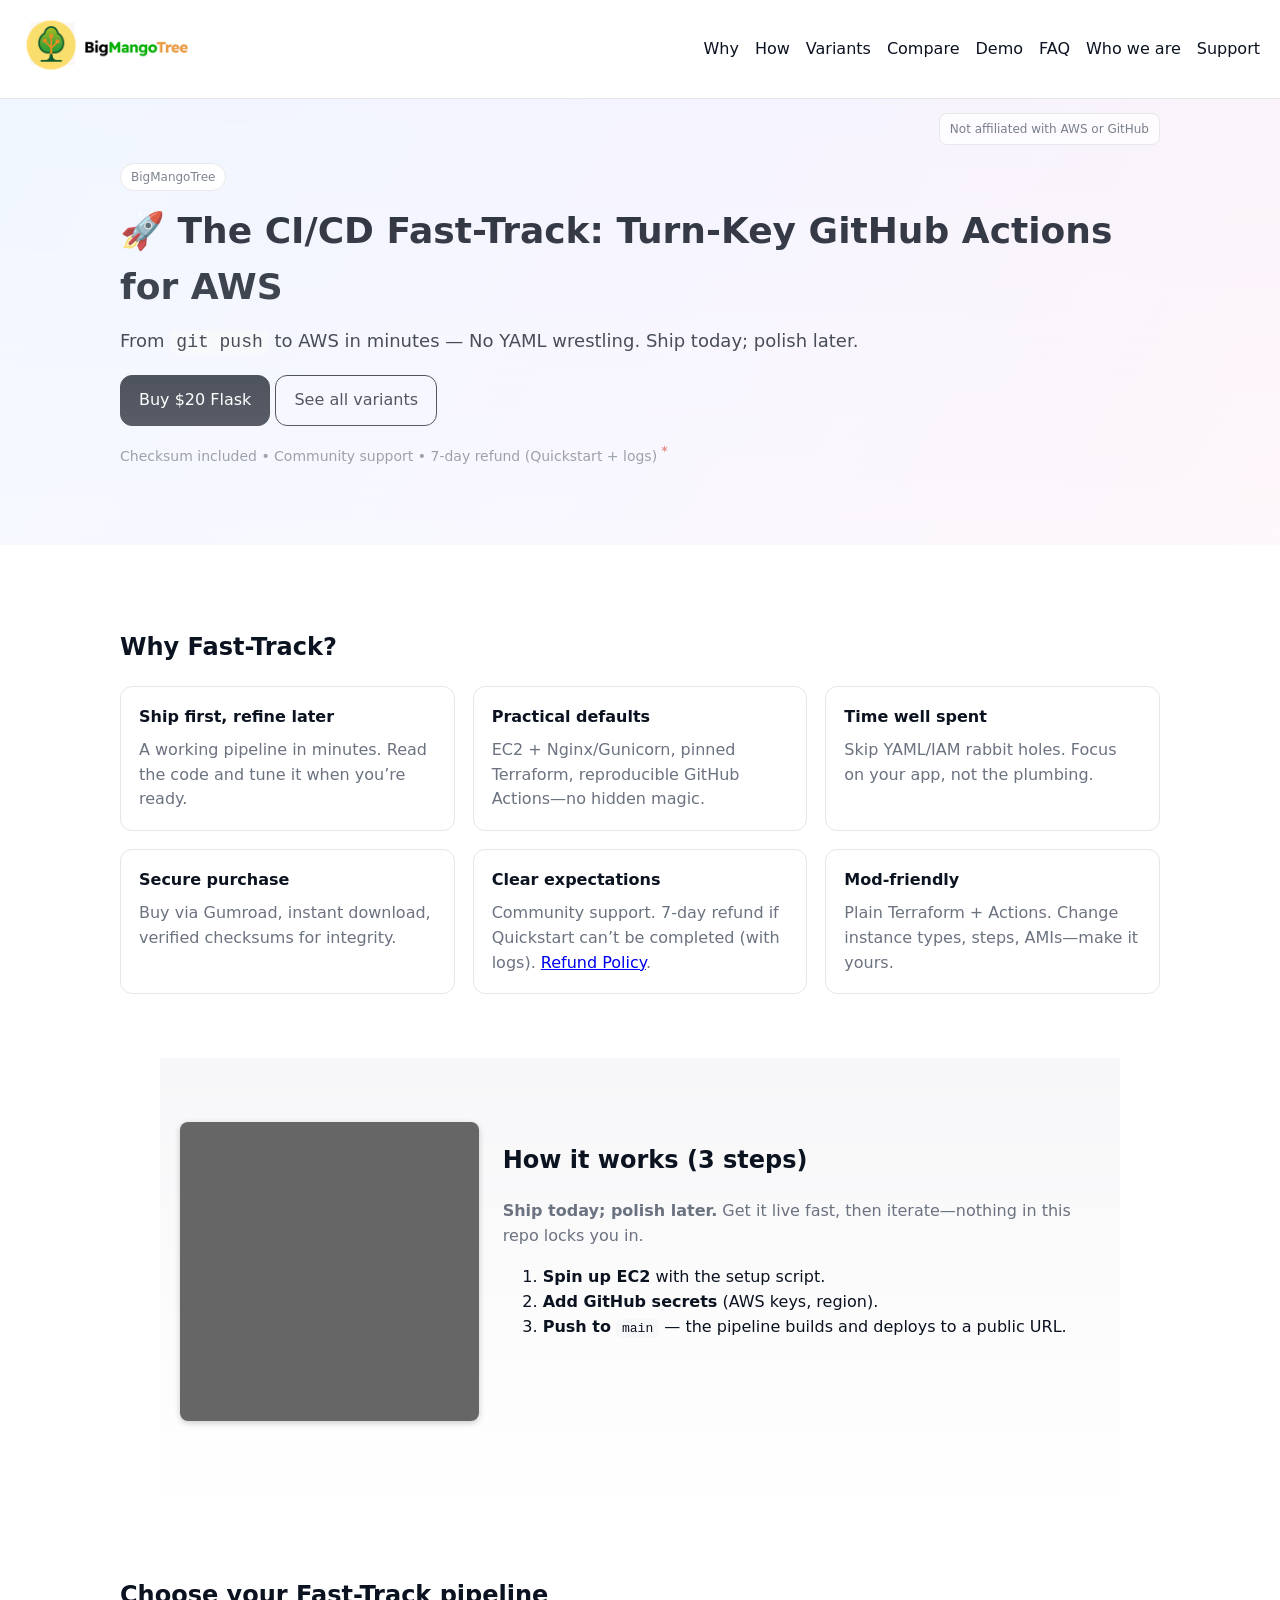
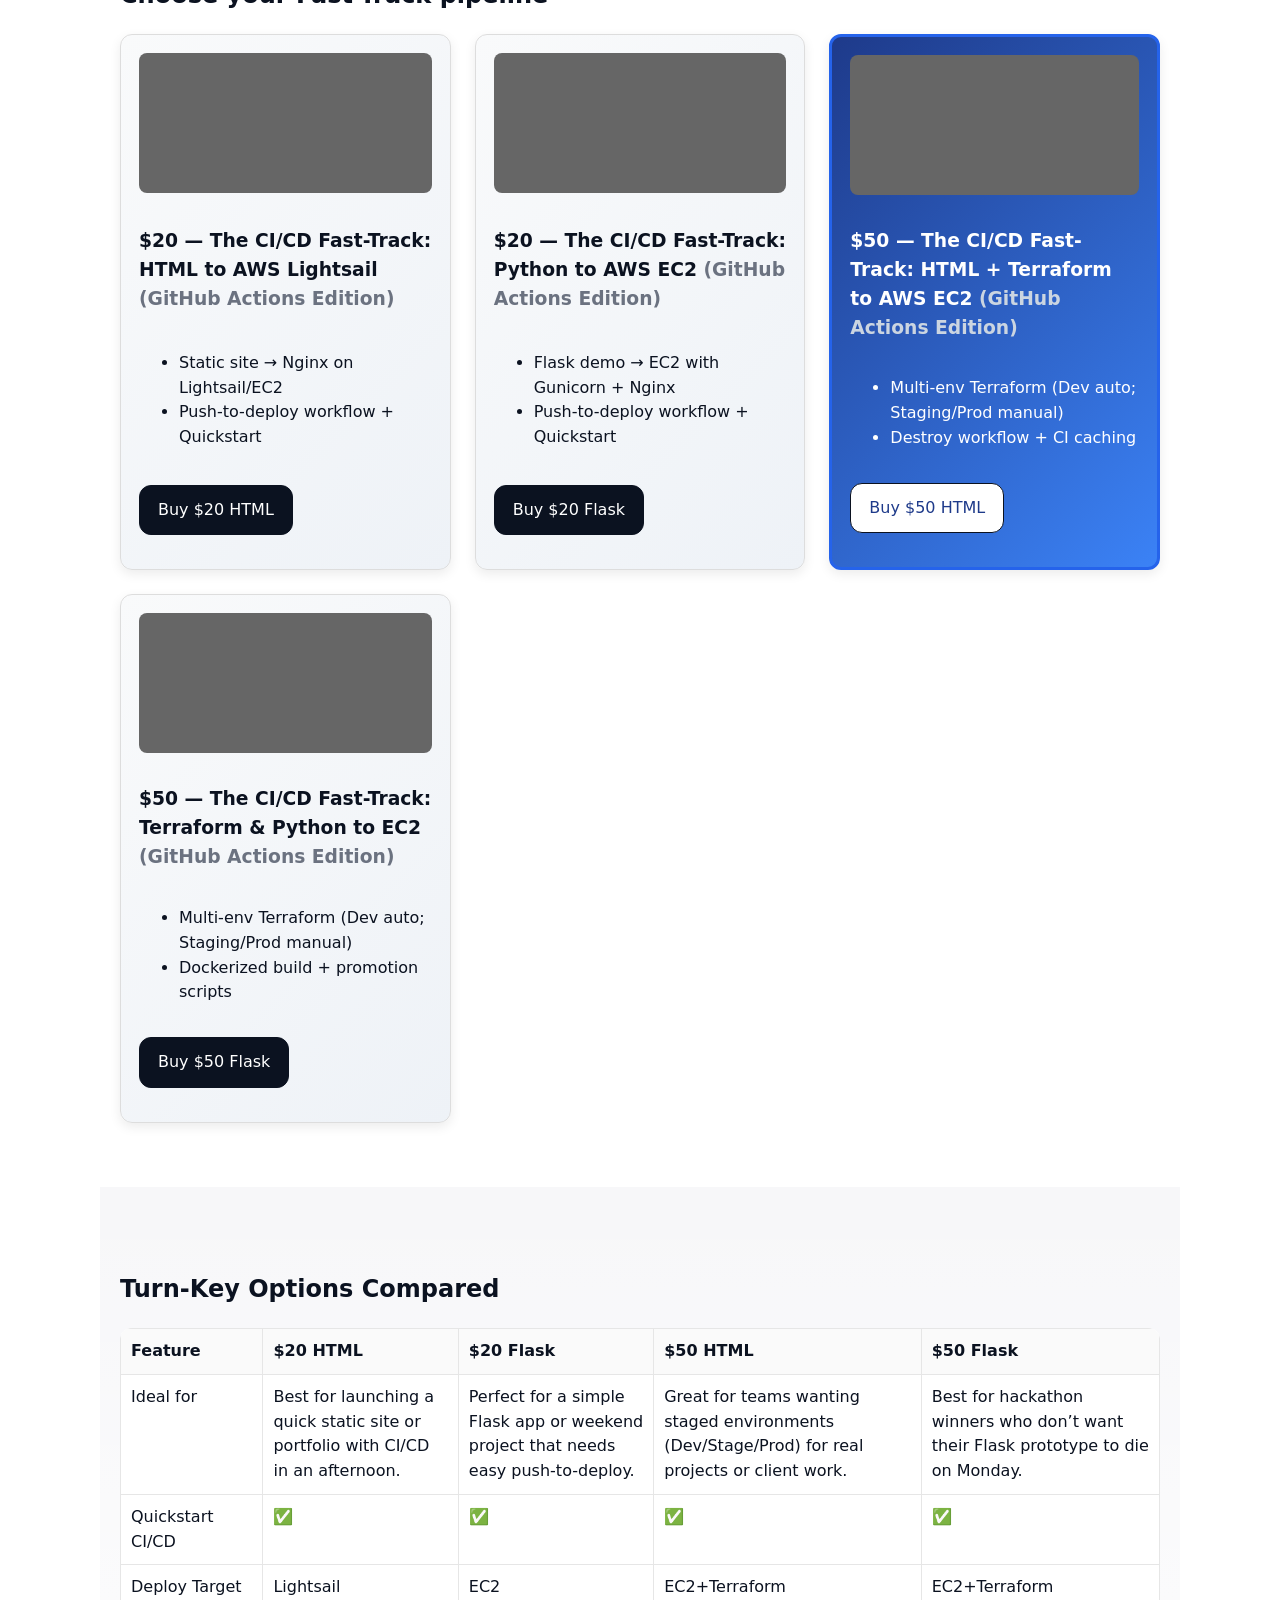
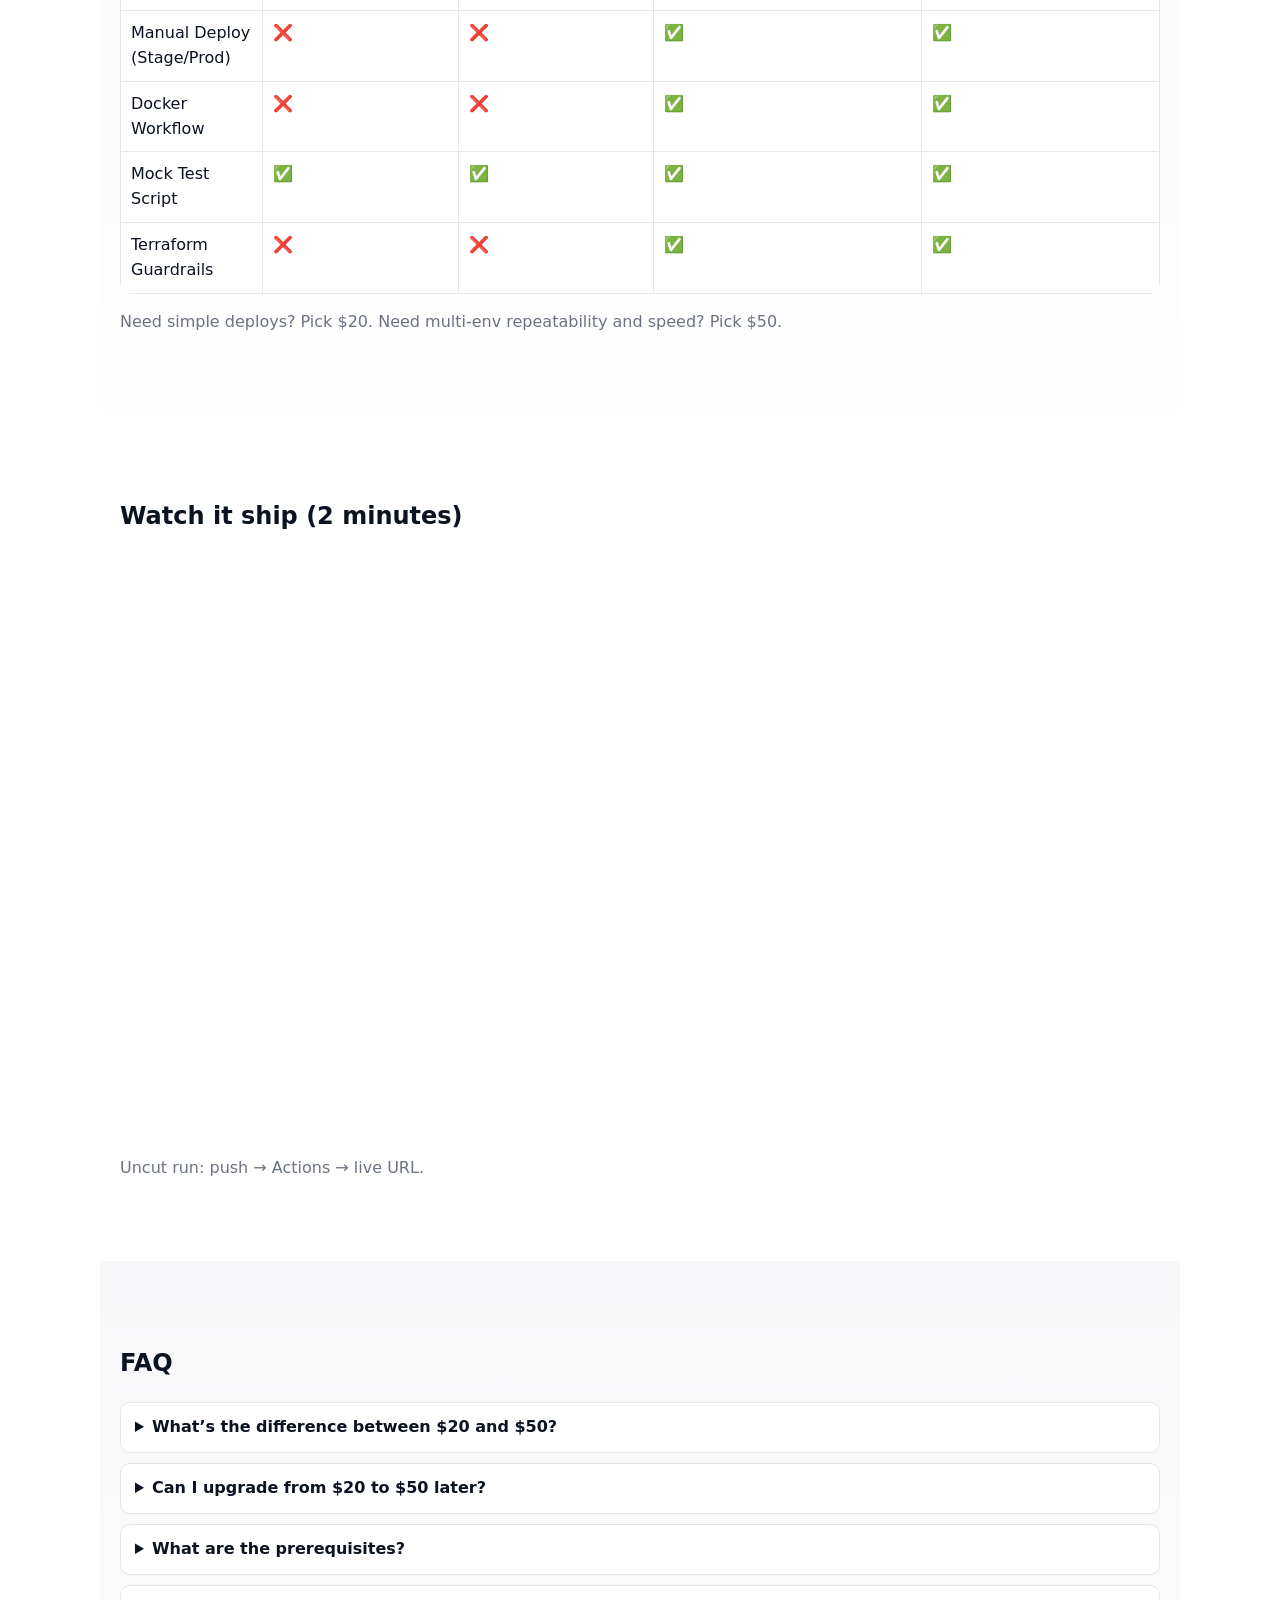
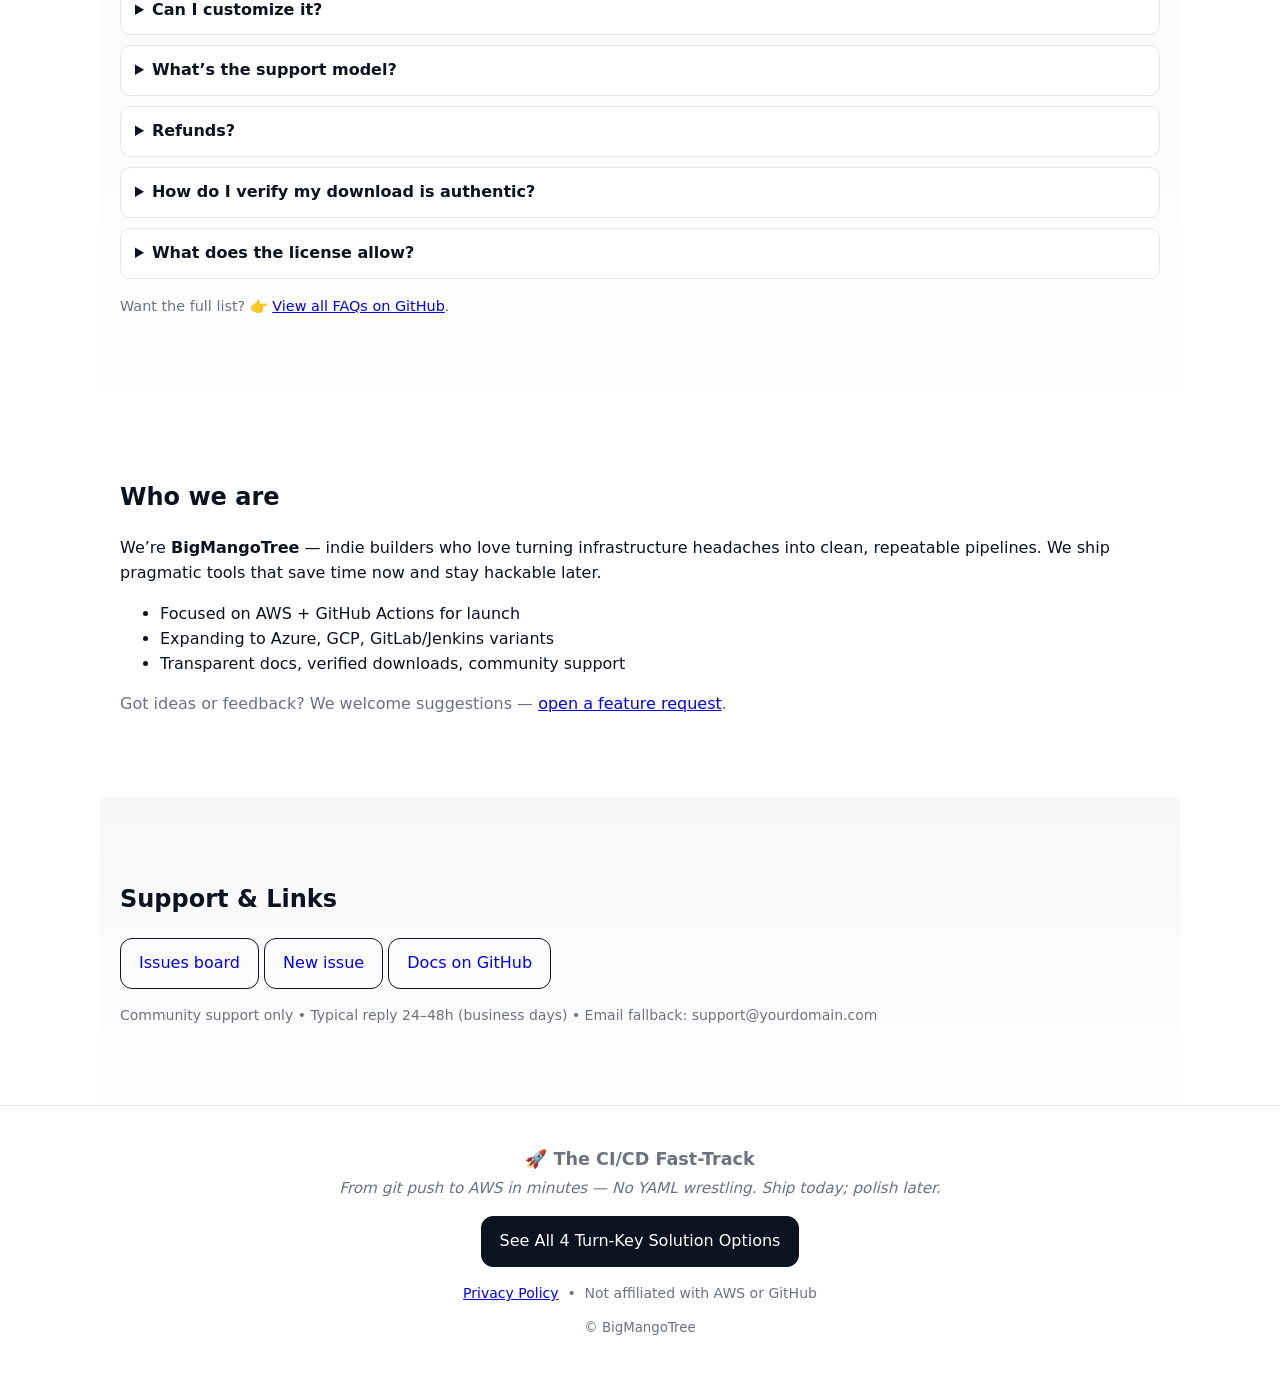
==== index.html @ b2c082fa "change the index name" ====
<!doctype html>
<html lang="en">
<head>
  <meta charset="utf-8" />
  <title>The CI/CD Fast-Track • Turn-Key GitHub Actions for AWS</title>
  <meta name="viewport" content="width=device-width, initial-scale=1" />
  <meta name="description" content="From git push to AWS in minutes — No YAML wrestling. Ship today; polish later." />
  <link rel="canonical" href="https://bigmangotree.github.io/index.html" />
  <style>
    :root{
      --ink:#0b1220; --muted:#6b7280; --line:#e6e6e6; --bg:#ffffff; --bg-alt:#f7f7f9; --accent:#0b1220;
      --radius:12px;
      --hero-grad: linear-gradient(120deg, #eff6ff 0%, #f5f3ff 50%, #fdf2f8 100%);
      --section-grad: linear-gradient(180deg, rgba(255,255,255,0) 0%, rgba(255,255,255,.6) 60%, rgba(255,255,255,.95) 100%);
    }
    *{box-sizing:border-box}
    body{font-family:system-ui,-apple-system,Segoe UI,Roboto,Inter,Arial,sans-serif;line-height:1.55;margin:0;color:var(--ink);background:var(--bg)}
    header,section{padding:64px 20px;max-width:1080px;margin:0 auto;position:relative}
    /* Alternating section backgrounds + subtle gradient overlay for even sections */
    section:nth-of-type(odd){background:var(--bg)}
    section:nth-of-type(even){
      background: var(--bg-alt);
      background-image: var(--section-grad);
      background-blend-mode: lighten;
    }
    nav{position:sticky;top:0;z-index:10;background:#fff;border-bottom:1px solid var(--line);display:flex;gap:16px;align-items:center;padding:12px 20px}
    nav a{text-decoration:none;color:var(--ink);font-weight:500}
    .btn{display:inline-block;padding:12px 18px;border-radius:12px;border:1px solid var(--accent);text-decoration:none}
    .btn.primary{background:var(--accent);color:#fff}
    .btn.ghost{background:transparent;color:var(--ink)}
    .grid{display:grid;gap:18px}
    .grid.cols-2{grid-template-columns:repeat(auto-fit,minmax(280px,1fr))}
    .grid.cols-3{grid-template-columns:repeat(auto-fit,minmax(260px,1fr))}
    table{width:100%;border-collapse:collapse;margin-top:14px;background:#fff;border-radius:12px;overflow:hidden}
    th,td{border:1px solid var(--line);padding:10px;text-align:left;vertical-align:top}
    th{background:#fafafa}
    .card{border:1px solid var(--line);border-radius:var(--radius);padding:18px;background:#fff}
    .pill{display:inline-block;padding:4px 10px;border-radius:999px;border:1px solid var(--line);font-size:12px;color:var(--muted);background:#fff}
    .muted{color:var(--muted)}
    footer{padding:40px 20px;text-align:center;color:var(--muted);border-top:1px solid var(--line)}
    details{border:1px solid var(--line);border-radius:10px;padding:12px 14px;margin:10px 0;background:#fff}
    details summary{cursor:pointer;font-weight:600}
    code{background:#f6f7f9;padding:2px 6px;border-radius:6px}
    .hero h1{font-size:36px;margin:12px 0}
    .hero p.lead{font-size:18px;margin:8px 0 18px}
    /* Hero gradient background + image placeholder */
    .hero-wrap{background:var(--hero-grad);background-size:cover;background-position:center}
    .hero-wrap::after{
      content:"";position:absolute;inset:0;pointer-events:none;
      background:linear-gradient(180deg, rgba(255,255,255,0) 0%, rgba(255,255,255,.4) 60%, rgba(255,255,255,.9) 100%);
    }
    .corner-note{
      position:absolute;right:20px;top:14px;font-size:12px;color:var(--muted);background:rgba(255,255,255,.7);
      padding:6px 10px;border-radius:8px;border:1px solid var(--line);backdrop-filter:saturate(1.2) blur(4px)
    }
    /* Scroll to top button */
      
    #scrollTopBtn {
      display: none;              /* Hidden by default */
      position: fixed;            /* Fixed position */
      bottom: 30px;               /* 30px from bottom */
      right: 30px;                /* 30px from right */
      z-index: 99;                /* On top of other elements */
      font-size: 20px;            /* Arrow size */
      border: none;
      outline: none;
      background-color: #333;     /* Dark round button */
      color: white;
      cursor: pointer;
      padding: 12px 19px;
      border-radius: 50%;         /* Makes it round */
      box-shadow: 0 2px 6px rgba(0,0,0,0.3);
      transition: background 0.3s, transform 0.2s;
    }

    #scrollTopBtn:hover {
      background-color: #555;
      transform: scale(1.1);
    }
    /* Modal */
    .modal-overlay {
      position: fixed; inset: 0; display: none;
      background: rgba(15, 18, 25, 0.5);
      align-items: center; justify-content: center;
      padding: 20px; z-index: 1000;
    }
    .modal-overlay[aria-hidden="false"] { display: flex; }

    .modal-dialog {
      background: #fff; border: 1px solid var(--line);
      border-radius: 14px; max-width: 720px; width: 100%;
      box-shadow: 0 10px 30px rgba(0,0,0,.15);
      padding: 20px 20px 16px;
      position: relative;
    }
    .modal-close {
      position: absolute; top: 10px; right: 10px;
      border: 1px solid var(--line); background: #fff; color: var(--ink);
      border-radius: 10px; padding: 6px 10px; cursor: pointer;
    }
    .modal-content p { margin: 10px 0 12px; }
    .modal-content ul { margin: 6px 0 12px 18px; }

    .variants-grid {
      gap: 24px;
    }
    .product-card {
      background: linear-gradient(135deg, #f9fafb, #eef2f7);
      border: 1px solid #ddd;
      border-radius: 12px;
      padding: 18px;
      box-shadow: 0 4px 12px rgba(0,0,0,0.08);
      display: flex;
      flex-direction: column;
      justify-content: space-between;
      transition: transform 0.2s ease;
    }
    .product-card:hover {
      transform: translateY(-4px);
    }
    .product-img {
      width: 100%;
      height: 140px;
      object-fit: cover;
      border-radius: 8px;
      margin-bottom: 12px;
    }
    .highlight-card {
      background: linear-gradient(135deg, #1e3a8a, #3b82f6);
      color: #fff;
      border: 3px solid #2563eb;
    }
    .highlight-card .muted {
      color: #cbd5e1 !important;
    }
    .highlight-card a.btn.primary {
      background: #fff;
      color: #1e3a8a;
    }
  </style>

</head>
<body>
 <nav style="display:flex; align-items:center; justify-content:space-between; gap:20px;">
  <!-- Logo placeholder -->
  <a href="#hero" style="display:inline-block;">
    <img src="images/bigmangotree-logo.png" alt="BigMangoTree Logo" style="height:66px; width:auto; max-width:190px;">
  </a>

  <!-- Links -->
  <div style="display:flex; gap:16px; align-items:center;">
    <a href="#value">Why</a>
    <a href="#steps">How</a>
    <a href="#variants">Variants</a>
    <a href="#compare">Compare</a>
    <a href="#demo">Demo</a>
    <a href="#faq">FAQ</a>
    <a href="#who">Who we are</a>
    <a href="#support">Support</a>
  </div>
</nav>
  <!-- HERO (gradient background) -->
  <div class="hero-wrap">
    <header id="hero" class="hero">
      <span class="corner-note">Not affiliated with AWS or GitHub</span>
      <span class="pill">BigMangoTree</span>
      <h1>🚀 The CI/CD Fast-Track: Turn-Key GitHub Actions for AWS</h1>
      <p class="lead">From <code>git push</code> to AWS in minutes — No YAML wrestling. Ship today; polish later.</p>
      <p>
        <a class="btn primary" href="GUMROAD_20_FLASK?utm_source=site&utm_medium=hero&utm_campaign=launch_v1&utm_content=flask20">Buy $20 Flask</a>
        <a class="btn ghost" href="#variants">See all variants</a>
      </p>
  <p class="muted" style="font-size:14px">
    Checksum included • Community support • 
    7-day refund (Quickstart + logs)
    <sup 
      id="open-refund-policy" data-modal-open="#refund-modal"
      title="Terms and conditions apply. Click to view details."
      style="cursor:pointer; color:#d9534f; font-weight:bold;"
    >*</sup>
  </p>
    </header>
  </div>

  <!-- WHY / VALUE -->
  <section id="value">
    <h2>Why Fast-Track?</h2>
    <div class="grid cols-3">
      <div class="card">
        <strong>Ship first, refine later</strong>
        <p class="muted" style="margin:8px 0 0">
          A working pipeline in minutes. Read the code and tune it when you’re ready.
        </p>
      </div>
      <div class="card">
        <strong>Practical defaults</strong>
        <p class="muted" style="margin:8px 0 0">
          EC2 + Nginx/Gunicorn, pinned Terraform, reproducible GitHub Actions—no hidden magic.
        </p>
      </div>
      <div class="card">
        <strong>Time well spent</strong>
        <p class="muted" style="margin:8px 0 0">
          Skip YAML/IAM rabbit holes. Focus on your app, not the plumbing.
        </p>
      </div>
      <div class="card">
        <strong>Secure purchase</strong>
        <p class="muted" style="margin:8px 0 0">
          Buy via Gumroad, instant download, verified checksums for integrity.
        </p>
      </div>
      <div class="card">
        <strong>Clear expectations</strong>
        <p class="muted" style="margin:8px 0 0">
          Community support. 7-day refund if Quickstart can’t be completed (with logs). <a href="#" id="open-refund-policy" style="text-decoration:underline">Refund Policy</a>.
        </p>
      </div>
   
      <div class="card">
        <strong>Mod-friendly</strong>
        <p class="muted" style="margin:8px 0 0">
          Plain Terraform + Actions. Change instance types, steps, AMIs—make it yours.
        </p>
      </div>
    </div>
  </section>

 <!-- HOW IT WORKS -->
  <section id="steps" style="display:flex; align-items:flex-start; gap:24px; max-width:960px; margin:auto;">
    
    <!-- Left column: Image -->
    <div style="flex:1; min-width:280px;">
      <img src="images/placeholder.png" alt="How it works diagram" style="width:100%; border-radius:8px; box-shadow:0 2px 6px rgba(0,0,0,0.2);">
    </div>

    <!-- Right column: Text -->
    <div style="flex:2;">
      <h2>How it works (3 steps)</h2>
      <p class="muted" style="max-width:720px">
        <strong>Ship today; polish later.</strong> Get it live fast, then iterate—nothing in this repo locks you in.
      </p>
      <ol>
        <li><strong>Spin up EC2</strong> with the setup script.</li>
        <li><strong>Add GitHub secrets</strong> (AWS keys, region).</li>
        <li><strong>Push to</strong> <code>main</code> — the pipeline builds and deploys to a public URL.</li>
      </ol>
    </div>

  </section>

  <section id="variants">
  <h2>Choose your Fast-Track pipeline</h2>
  <div class="grid cols-2 variants-grid">
    
    <!-- $20 HTML -->
    <div class="card product-card">
      <img src="images/placeholder.png" alt="HTML $20 pipeline" class="product-img">
      <h3>$20 — The CI/CD Fast-Track: HTML to AWS Lightsail <span class="muted">(GitHub Actions Edition)</span></h3>
      <ul>
        <li>Static site → Nginx on Lightsail/EC2</li>
        <li>Push-to-deploy workflow + Quickstart</li>
      </ul>
      <p><a class="btn primary" href="GUMROAD_20_HTML?utm_source=site&utm_medium=variants&utm_campaign=launch_v1&utm_content=html20">Buy $20 HTML</a></p>
    </div>

    <!-- $20 Flask -->
    <div class="card product-card">
      <img src="images/placeholder.png" alt="Flask $20 pipeline" class="product-img">
      <h3>$20 — The CI/CD Fast-Track: Python to AWS EC2 <span class="muted">(GitHub Actions Edition)</span></h3>
      <ul>
        <li>Flask demo → EC2 with Gunicorn + Nginx</li>
        <li>Push-to-deploy workflow + Quickstart</li>
      </ul>
      <p><a class="btn primary" href="GUMROAD_20_FLASK?utm_source=site&utm_medium=variants&utm_campaign=launch_v1&utm_content=flask20">Buy $20 Flask</a></p>
    </div>

    <!-- $50 HTML (highlighted) -->
    <div class="card product-card highlight-card">
      <img src="images/placeholder.png" alt="HTML $50 pipeline" class="product-img">
      <h3>$50 — The CI/CD Fast-Track: HTML + Terraform to AWS EC2 <span class="muted">(GitHub Actions Edition)</span></h3>
      <ul>
        <li>Multi-env Terraform (Dev auto; Staging/Prod manual)</li>
        <li>Destroy workflow + CI caching</li>
      </ul>
      <p><a class="btn primary" href="GUMROAD_50_HTML?utm_source=site&utm_medium=variants&utm_campaign=launch_v1&utm_content=html50">Buy $50 HTML</a></p>
    </div>

    <!-- $50 Flask -->
    <div class="card product-card">
      <img src="images/placeholder.png" alt="Flask $50 pipeline" class="product-img">
      <h3>$50 — The CI/CD Fast-Track: Terraform &amp; Python to EC2 <span class="muted">(GitHub Actions Edition)</span></h3>
      <ul>
        <li>Multi-env Terraform (Dev auto; Staging/Prod manual)</li>
        <li>Dockerized build + promotion scripts</li>
      </ul>
      <p><a class="btn primary" href="GUMROAD_50_FLASK?utm_source=site&utm_medium=variants&utm_campaign=launch_v1&utm_content=flask50">Buy $50 Flask</a></p>
    </div>

  </div>
</section>



  <!-- COMPARISON -->
  <section id="compare">
    <h2>Turn-Key Options Compared</h2>
    <table>
      <tr>
        <th>Feature</th>
        <th>$20 HTML</th>
        <th>$20 Flask</th>
        <th>$50 HTML</th>
        <th>$50 Flask</th>
      </tr>
      <tr>
        <td>Ideal for</td>
        <td>Best for launching a quick static site or portfolio with CI/CD in an afternoon.</td>
        <td>Perfect for a simple Flask app or weekend project that needs easy push-to-deploy.</td>
        <td>Great for teams wanting staged environments (Dev/Stage/Prod) for real projects or client work.</td>
        <td>Best for hackathon winners who don’t want their Flask prototype to die on Monday.</td>
      </tr>
      <tr>
        <td>Quickstart CI/CD</td>
        <td>✅</td><td>✅</td><td>✅</td><td>✅</td>
      </tr>
      <tr>
        <td>Deploy Target</td>
        <td>Lightsail</td><td>EC2</td><td>EC2+Terraform</td><td>EC2+Terraform</td>
      </tr>
      <tr>
        <td>Manual Deploy (Stage/Prod)</td>
        <td>❌</td><td>❌</td><td>✅</td><td>✅</td>
      </tr>
      <tr>
        <td>Docker Workflow</td>
        <td>❌</td><td>❌</td><td>✅</td><td>✅</td>
      </tr>
      <tr>
        <td>Mock Test Script</td>
        <td>✅</td><td>✅</td><td>✅</td><td>✅</td>
      </tr>
      <tr>
        <td>Terraform Guardrails</td>
        <td>❌</td><td>❌</td><td>✅</td><td>✅</td>
      </tr>
    </table>
    <p class="muted">Need simple deploys? Pick $20. Need multi-env repeatability and speed? Pick $50.</p>
  </section>

  <!-- DEMO -->
  <section id="demo">
    <h2>Watch it ship (2 minutes)</h2>
    <div style="position:relative;padding-top:56.25%">
      <iframe src="https://www.youtube.com/embed/VIDEO_ID"
              title="BigMangoTree CI/CD Fast-Track Demo"
              style="position:absolute;top:0;left:0;width:100%;height:100%;border:0"
              allowfullscreen></iframe>
    </div>
    <p class="muted">Uncut run: push → Actions → live URL.</p>
  </section>


<!-- FAQ -->
<section id="faq">
  <h2>FAQ</h2>

  <details><summary>What’s the difference between $20 and $50?</summary>
    <p>$20 = single-env push-to-deploy (HTML or Flask).  
    $50 = multi-env (Dev auto + manual Staging/Prod), Terraform guardrails, destroy workflow, caching.  
    Flask Pro adds Docker build + promotion scripts.</p>
  </details>

  <details><summary>Can I upgrade from $20 to $50 later?</summary>
    <p>Yes. Replace the $20 workflows with the $50 set and follow the Quickstart.  
    Your infra state can stay; you mainly swap CI steps (test on a new branch first).</p>
  </details>

  <details><summary>What are the prerequisites?</summary>
    <p>Each product has slightly different prerequisites.  
    <mark>TODO: Update this section with exact versions and AWS services once final.</mark></p>

    <table>
      <tr>
        <th>Prerequisite</th>
        <th>$20 HTML</th>
        <th>$20 Flask</th>
        <th>$50 HTML</th>
        <th>$50 Flask</th>
      </tr>
      <tr>
        <td>AWS Account + IAM Credentials</td>
        <td>✅</td><td>✅</td><td>✅</td><td>✅</td>
      </tr>
      <tr>
        <td>GitHub Repo (Actions enabled)</td>
        <td>✅</td><td>✅</td><td>✅</td><td>✅</td>
      </tr>
      <tr>
        <td>Terraform Installed</td>
        <td>❌</td><td>❌</td><td>✅ (pinned version)</td><td>✅ (pinned version)</td>
      </tr>
      <tr>
        <td>Python 3.10+ (local optional)</td>
        <td>N/A</td><td>✅</td><td>N/A</td><td>✅</td>
      </tr>
      <tr>
        <td>Docker (for builds)</td>
        <td>❌</td><td>❌</td><td>❌</td><td>✅</td>
      </tr>
    </table>
  </details>

  <details><summary>Can I customize it?</summary>
    <p>Absolutely. You’re licensed to modify for your own projects: edit variables (region, instance type), add steps (linters/tests), swap AMIs, or extend the pipeline.</p>
  </details>

  <details><summary>What’s the support model?</summary>
    <p>Community support only. If AWS/GitHub changes break a script, open a GitHub Issue with logs—we’ll patch.  
    No 1:1 consulting or SLAs included.</p>
  </details>

  <details><summary>Refunds?</summary>
    <p>We want you to succeed. If you can’t complete the Quickstart within 7 days and share relevant logs/errors, you qualify for a refund.  
     <a href="#" data-modal-open="#refund-modal"> Read full Refund Policy →</a></p>
    
  </details>

  <details><summary>How do I verify my download is authentic?</summary>
    <p>Each ZIP includes <code>checksums.txt</code> (SHA-256). Compare against your file:</p>
    <ul>
      <li><strong>macOS/Linux:</strong> <code>shasum -a 256 file.zip</code></li>
      <li><strong>Windows (PowerShell):</strong> <code>Get-FileHash file.zip -Algorithm SHA256</code></li>
    </ul>
  </details>

  <details><summary>What does the license allow?</summary>
    <p>You can use and modify internally for your projects/teams.  
    Redistribution/resale is not permitted. See LICENSE.md for full terms.</p>
  </details>

  <p class="muted" style="margin-top:16px; font-size:0.9em;">
    Want the full list? 👉 <a href="https://github.com/BigMangoTree/faq.md" target="_blank" rel="noopener">View all FAQs on GitHub</a>.
  </p>
</section>

<!-- WHO WE ARE -->
  <section id="who" class="alt-bg">
    <h2>Who we are</h2>
    <p>
      We’re <strong>BigMangoTree</strong> — indie builders who love turning infrastructure headaches into clean, repeatable pipelines. 
      We ship pragmatic tools that save time now and stay hackable later.
    </p>

    <ul>
      <li>Focused on AWS + GitHub Actions for launch</li>
      <li>Expanding to Azure, GCP, GitLab/Jenkins variants</li>
      <li>Transparent docs, verified downloads, community support</li>
    </ul>

    <p class="muted" style="margin-top:12px">
      Got ideas or feedback? We welcome suggestions — <a href="https://github.com/YOUR_REPO/feature-requests" target="_blank" rel="noopener">open a feature request</a>.
    </p>
  </section>

  <!-- SUPPORT -->
  <section id="support">
    <h2>Support & Links</h2>
    <p>
      <a class="btn" href="https://github.com/your-org/your-repo/issues">Issues board</a>
      <a class="btn" href="https://github.com/your-org/your-repo/issues/new/choose">New issue</a>
      <a class="btn" href="https://github.com/your-org/your-repo">Docs on GitHub</a>
    </p>
    <p class="muted" style="font-size:14px">Community support only • Typical reply 24–48h (business days) • Email fallback: support@yourdomain.com</p>
  </section>

 <button id="scrollTopBtn" title="Go to top">↑</button>
<footer>
  <div style="margin-bottom:16px; text-align:center;">
    <h3 style="margin:0; font-size:1.1em;">🚀 The CI/CD Fast-Track</h3>
    <p style="margin:4px 0; font-size:0.95em; font-style:italic;">
      From git push to AWS in minutes — No YAML wrestling. Ship today; polish later.
    </p>
  </div>

  <p style="text-align:center; margin:16px 0;">
    <a class="btn primary" href="#variants">See All 4 Turn-Key Solution Options</a>
  </p>

  <p class="muted" style="font-size:14px; margin:10px 0; text-align:center;">
    <a href="#" id="open-privacy" style="text-decoration:underline">Privacy Policy</a>
    &nbsp;•&nbsp; Not affiliated with AWS or GitHub
  </p>

  <p style="text-align:center; margin-top:10px;">
    <small class="muted">© BigMangoTree</small>
  </p>
</footer>
<!-- Privacy Policy Modal -->
<div id="privacy-modal" class="modal-overlay" aria-hidden="true" role="dialog" aria-labelledby="privacy-title">
  <div class="modal-dialog" role="document">
    <button class="modal-close" data-modal-close aria-label="Close">✕</button>
    <h3 id="privacy-title" style="margin-top:0">Privacy Policy</h3>
    <div class="muted" style="font-size:14px;margin-bottom:12px">Effective: 20 Aug 2025</div>

    <div class="modal-content">
      <p>
        This site (<strong>bigmangotree.github.io</strong>) is a static website with no backend or user accounts. 
        We don’t collect personal details such as names, emails, or payment information here. 
      </p>
      <p>
        We do use <strong>Google Analytics</strong> to measure general traffic patterns 
        (for example: page views, referral sources, device/browser type). 
        This helps us understand how the site is used and improve it over time. 
      </p>
      <p>
        Data collected through Google Analytics is processed by Google and may include your IP address. 
        We don’t sell or share this data with anyone else. 
        You can learn more in 
        <a href="https://policies.google.com/privacy" target="_blank" rel="noopener">Google’s Privacy Policy</a> 
        or opt out via the 
        <a href="https://tools.google.com/dlpage/gaoptout" target="_blank" rel="noopener">Google Analytics Opt-Out</a> tool. 
      </p>
      <p>
        By using this site, you agree to this limited use of analytics. 
      </p>

      <p><strong>Payments & downloads.</strong> Purchases and file delivery are handled by <em>Gumroad</em>. Any information you provide at checkout is processed under <em>Gumroad’s</em> terms and privacy policy. We do not receive your full payment details.</p>

      <p><strong>Support.</strong> If you open a ticket on <em>GitHub Issues</em>, your post (including any logs you share) is public on GitHub. If you email us, we only use your message to reply and provide support; we do not sell, rent, or share it with third parties.</p>

      <p><strong>No resale of data.</strong> We do not sell or broker any personal information—ever.</p>

      <p><strong>Future changes.</strong> If we add optional analytics or additional features later, we’ll update this policy and note the change date.</p>

      <p class="muted" style="font-size:12px">
        Questions? Contact: <a href="mailto:support@yourdomain.com">support@yourdomain.com</a>
      </p>
    </div>
  </div>
</div>
<!-- Refund Policy Modal -->
<div id="refund-modal" class="modal-overlay" aria-hidden="true" role="dialog" aria-labelledby="refund-title">
  <div class="modal-dialog" role="document">
    <button class="modal-close" data-modal-close aria-label="Close">✕</button>
    <h3 id="refund-title" style="margin-top:0">Refund Policy</h3>
    <div class="muted" style="font-size:14px;margin-bottom:12px">
      Effective for all CI/CD Fast-Track products sold via Gumroad.
    </div>

    <div class="modal-content">
      <p><strong>Window.</strong> Refunds are available within <strong>7 calendar days</strong> of purchase (based on the Gumroad receipt timestamp).</p>

      <p><strong>Eligibility.</strong> Refunds apply only if you are <em>unable to complete the documented Quickstart</em> after following the steps as written and using supported platforms/versions.</p>

      <p><strong>What to include.</strong> To request a refund, provide:
      <ul>
        <li>Gumroad <strong>order ID</strong> and purchaser email</li>
        <li><strong>SKU/variant</strong> (e.g., $20 HTML / $50 Flask)</li>
        <li><strong>Environment details</strong>: AWS region, Terraform version, GitHub runner OS</li>
        <li>Link to the <strong>failing GitHub Actions run</strong> and relevant <strong>logs/screenshots</strong> (no secrets)</li>
        <li><strong>Checksum verification</strong> confirming your ZIP matches <code>checksums.txt</code></li>
      </ul>
      </p>

      <p><strong>Exclusions (not refundable).</strong>
      <ul>
        <li>Incorrect or missing AWS credentials/permissions, region quotas, or local/network restrictions</li>
        <li>Deviations from the Quickstart (modified workflows/infra beyond documented variables)</li>
        <li>Third-party outages or changes outside our control</li>
        <li>Buyer’s remorse, cost concerns, or incompatibility with unsupported stacks</li>
      </ul>
      </p>

      <p><strong>Process.</strong> Open a GitHub Issue or email support with the above details. We’ll respond within <strong>24–48 business hours</strong> to help diagnose. If we confirm a product defect preventing Quickstart completion, we will issue a full refund via Gumroad; otherwise we’ll provide guidance to resolve the issue. Final eligibility is determined at our discretion.</p>

      <p><strong>After a refund.</strong> Your license is revoked for the refunded SKU; please delete all copies. One refund per customer per SKU.</p>

      <p class="muted" style="font-size:12px">Note: Gumroad processes the refund to your original payment method once we approve it.</p>
    </div>
  </div>
</div>
<script>
  (function () {
    const ACTIVE_CLASS = 'is-open';
    let lastTrigger = null;

    function openModal(modal, trigger) {
      if (!modal) return;
      lastTrigger = trigger || null;
      modal.setAttribute('aria-hidden', 'false');
      modal.classList.add(ACTIVE_CLASS);

      // Focus first close button for accessibility
      const closeBtn = modal.querySelector('[data-modal-close], .modal-close');
      if (closeBtn) closeBtn.focus();

      document.addEventListener('keydown', onEsc);
      modal.addEventListener('click', onBackdrop);
    }

    function closeModal(modal) {
      if (!modal) return;
      modal.setAttribute('aria-hidden', 'true');
      modal.classList.remove(ACTIVE_CLASS);

      document.removeEventListener('keydown', onEsc);
      modal.removeEventListener('click', onBackdrop);

      if (lastTrigger && typeof lastTrigger.focus === 'function') {
        try { lastTrigger.focus(); } catch (e) {}
      }
      lastTrigger = null;
    }

    function onEsc(e) {
      if (e.key === 'Escape') {
        const open = document.querySelector('.modal-overlay[aria-hidden="false"]');
        if (open) closeModal(open);
      }
    }

    function onBackdrop(e) {
      if (e.target.classList && e.target.classList.contains('modal-overlay')) {
        closeModal(e.target);
      }
    }

    // Generic open/close (event delegation)
    document.addEventListener('click', function (e) {
      const openEl = e.target.closest('[data-modal-open]');
      if (openEl) {
        e.preventDefault();
        const selector = openEl.getAttribute('data-modal-open');
        const modal = document.querySelector(selector);
        openModal(modal, openEl);
        return;
      }

      const closeEl = e.target.closest('[data-modal-close]');
      if (closeEl) {
        e.preventDefault();
        const modal = e.target.closest('.modal-overlay');
        if (modal) closeModal(modal);
      }
    });

    // Backward-compat with your existing IDs
    const legacyMap = [
      { triggerId: 'open-privacy', modalSel: '#privacy-modal' },
      { triggerId: 'open-refund-policy', modalSel: '#refund-modal' }
    ];
    legacyMap.forEach(({ triggerId, modalSel }) => {
      const t = document.getElementById(triggerId);
      if (t) {
        t.addEventListener('click', function (ev) {
          ev.preventDefault();
          openModal(document.querySelector(modalSel), t);
        });
      }
    });
  })();
</script>
<script>
  // Get the button
  const scrollTopBtn = document.getElementById("scrollTopBtn");

  // Show button when user scrolls down 200px
  window.onscroll = function() {
    if (document.body.scrollTop > 200 || document.documentElement.scrollTop > 200) {
      scrollTopBtn.style.display = "block";
    } else {
      scrollTopBtn.style.display = "none";
    }
  };

  // When user clicks, scroll smoothly to top
  scrollTopBtn.onclick = function() {
    window.scrollTo({ top: 0, behavior: 'smooth' });
  };
</script>
</body>
</html>
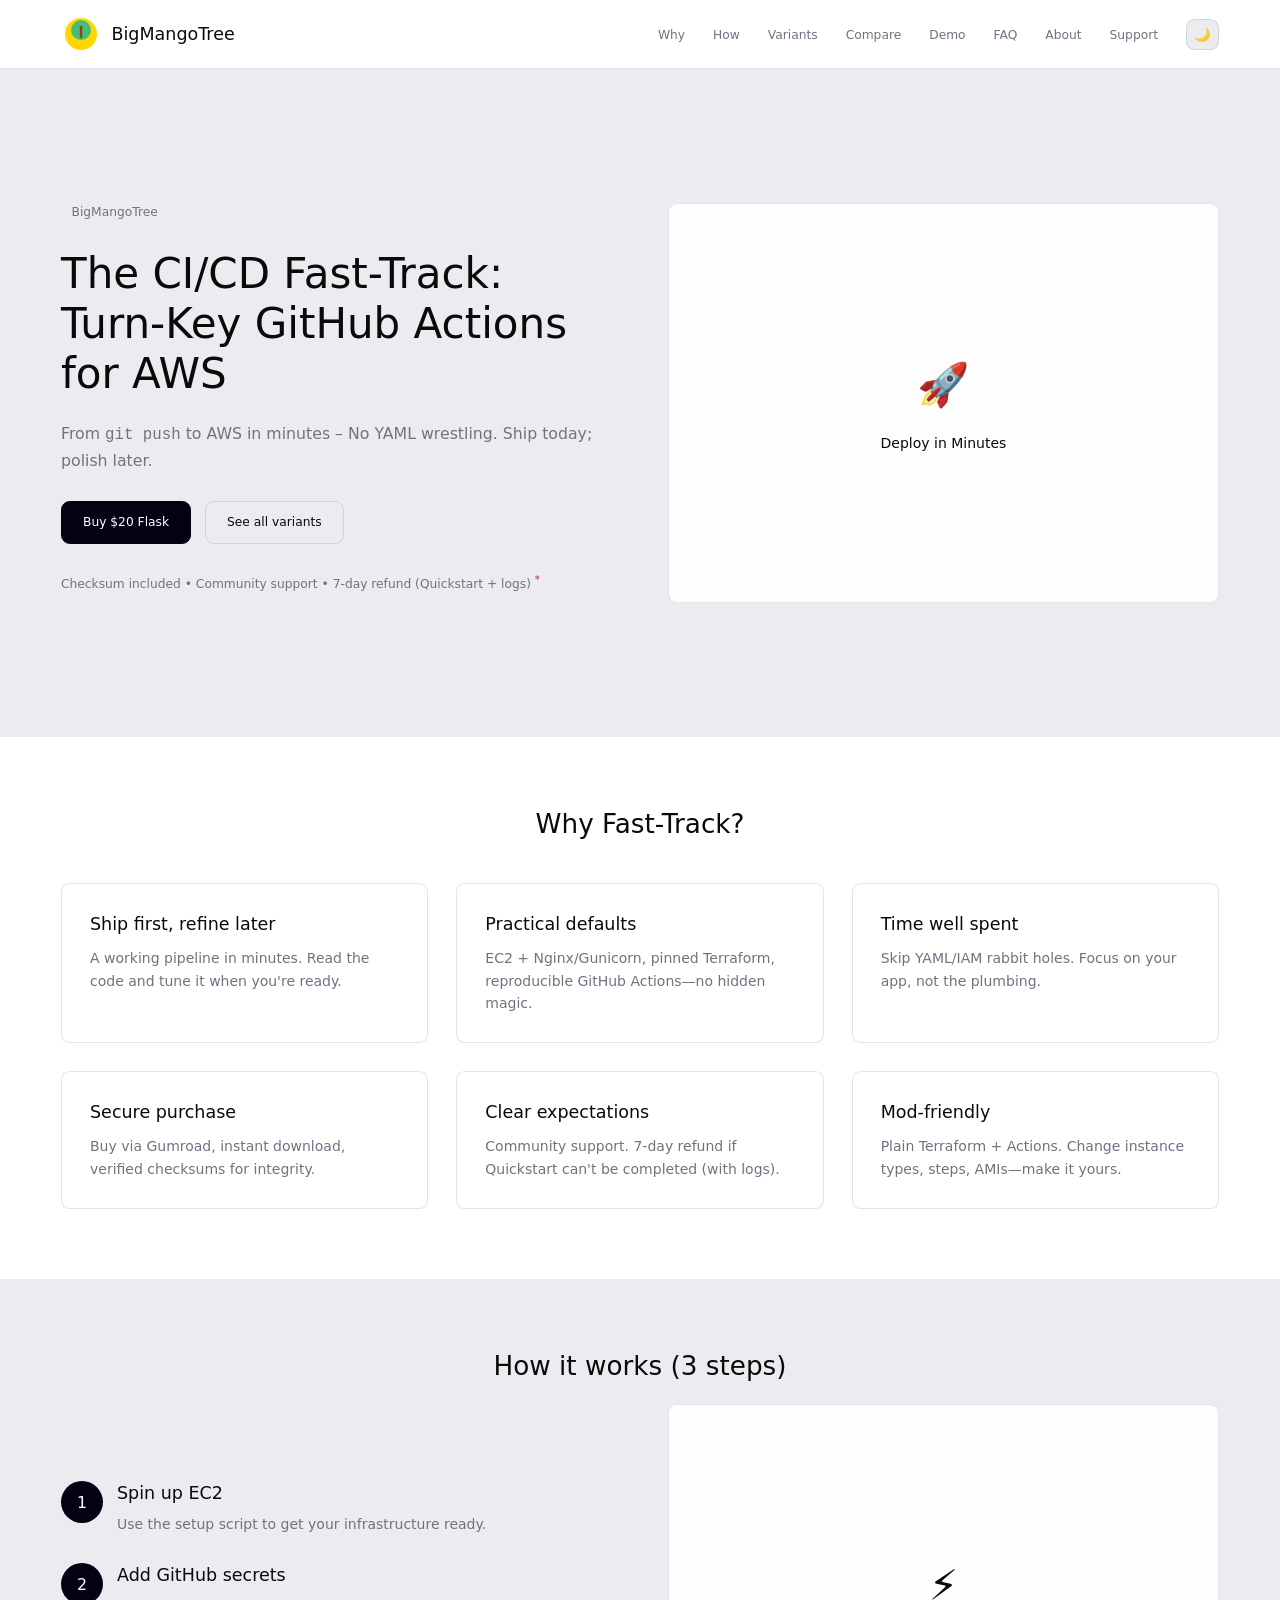
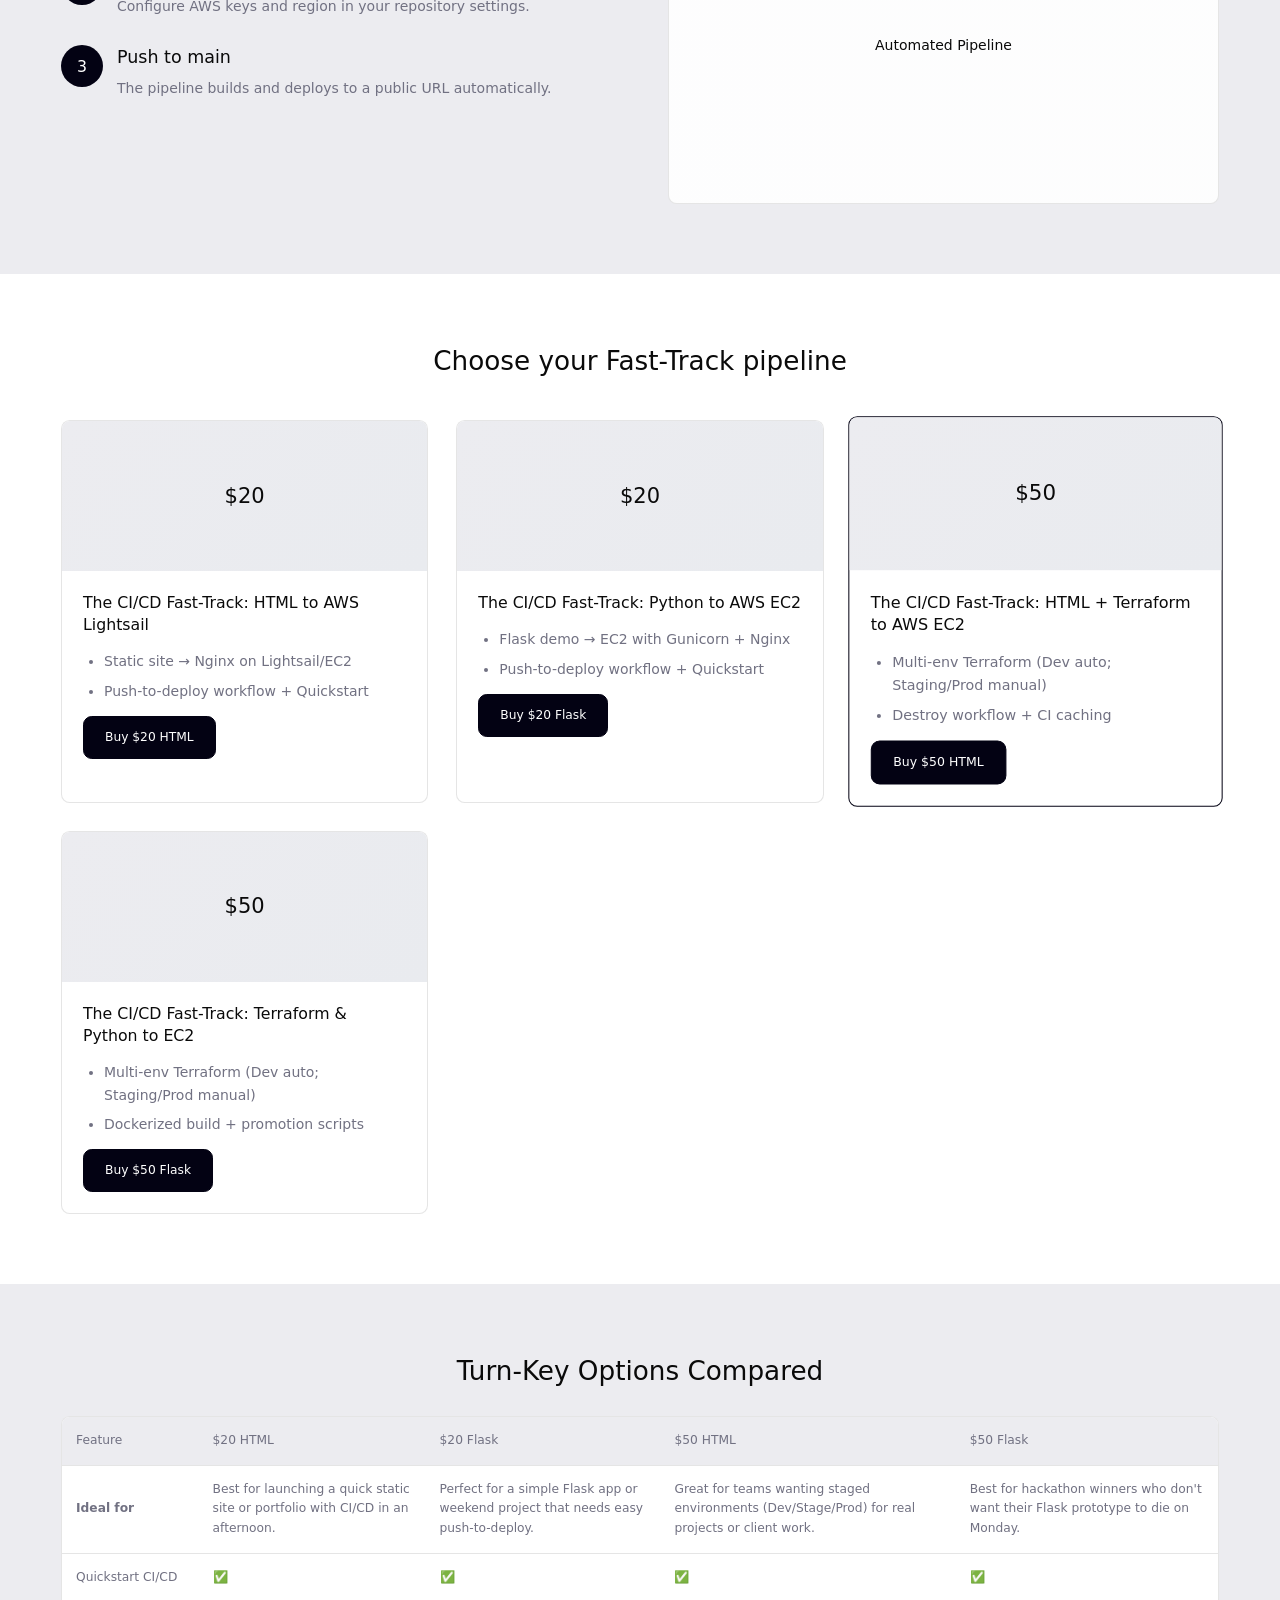
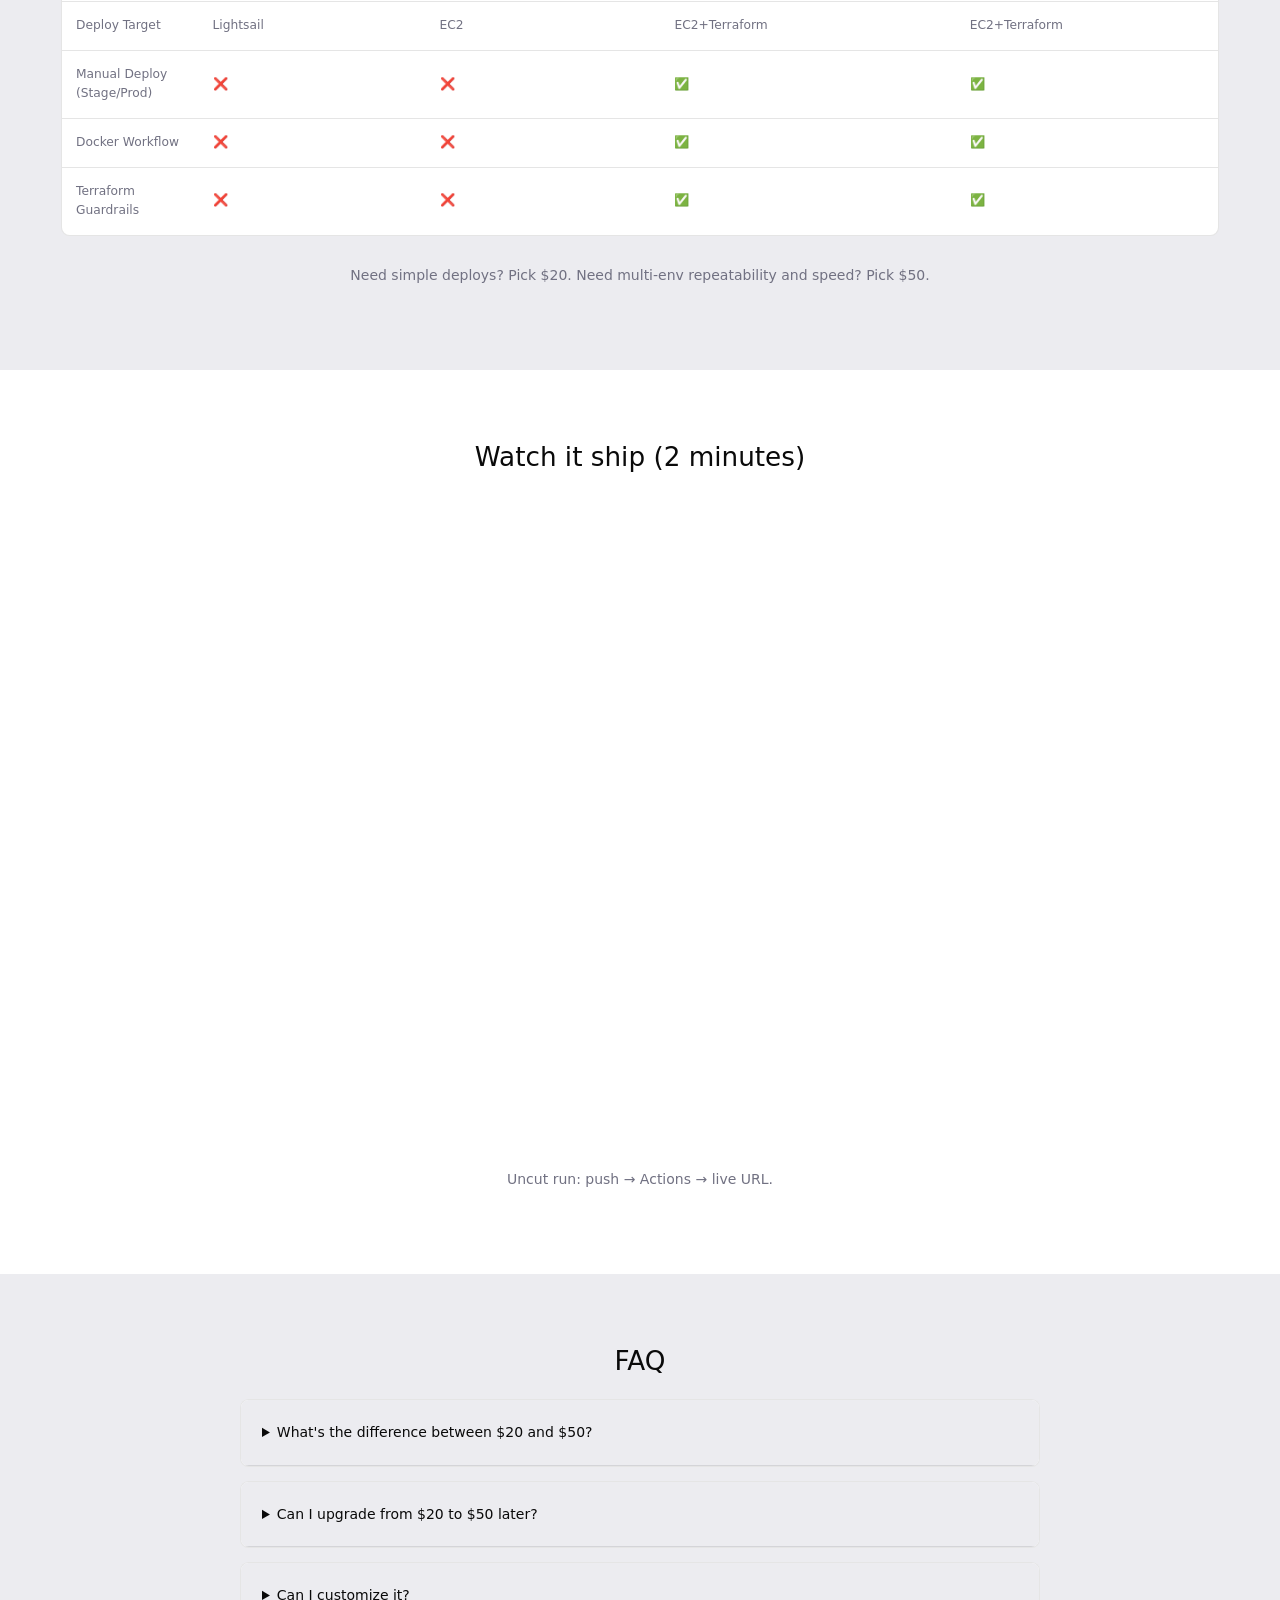
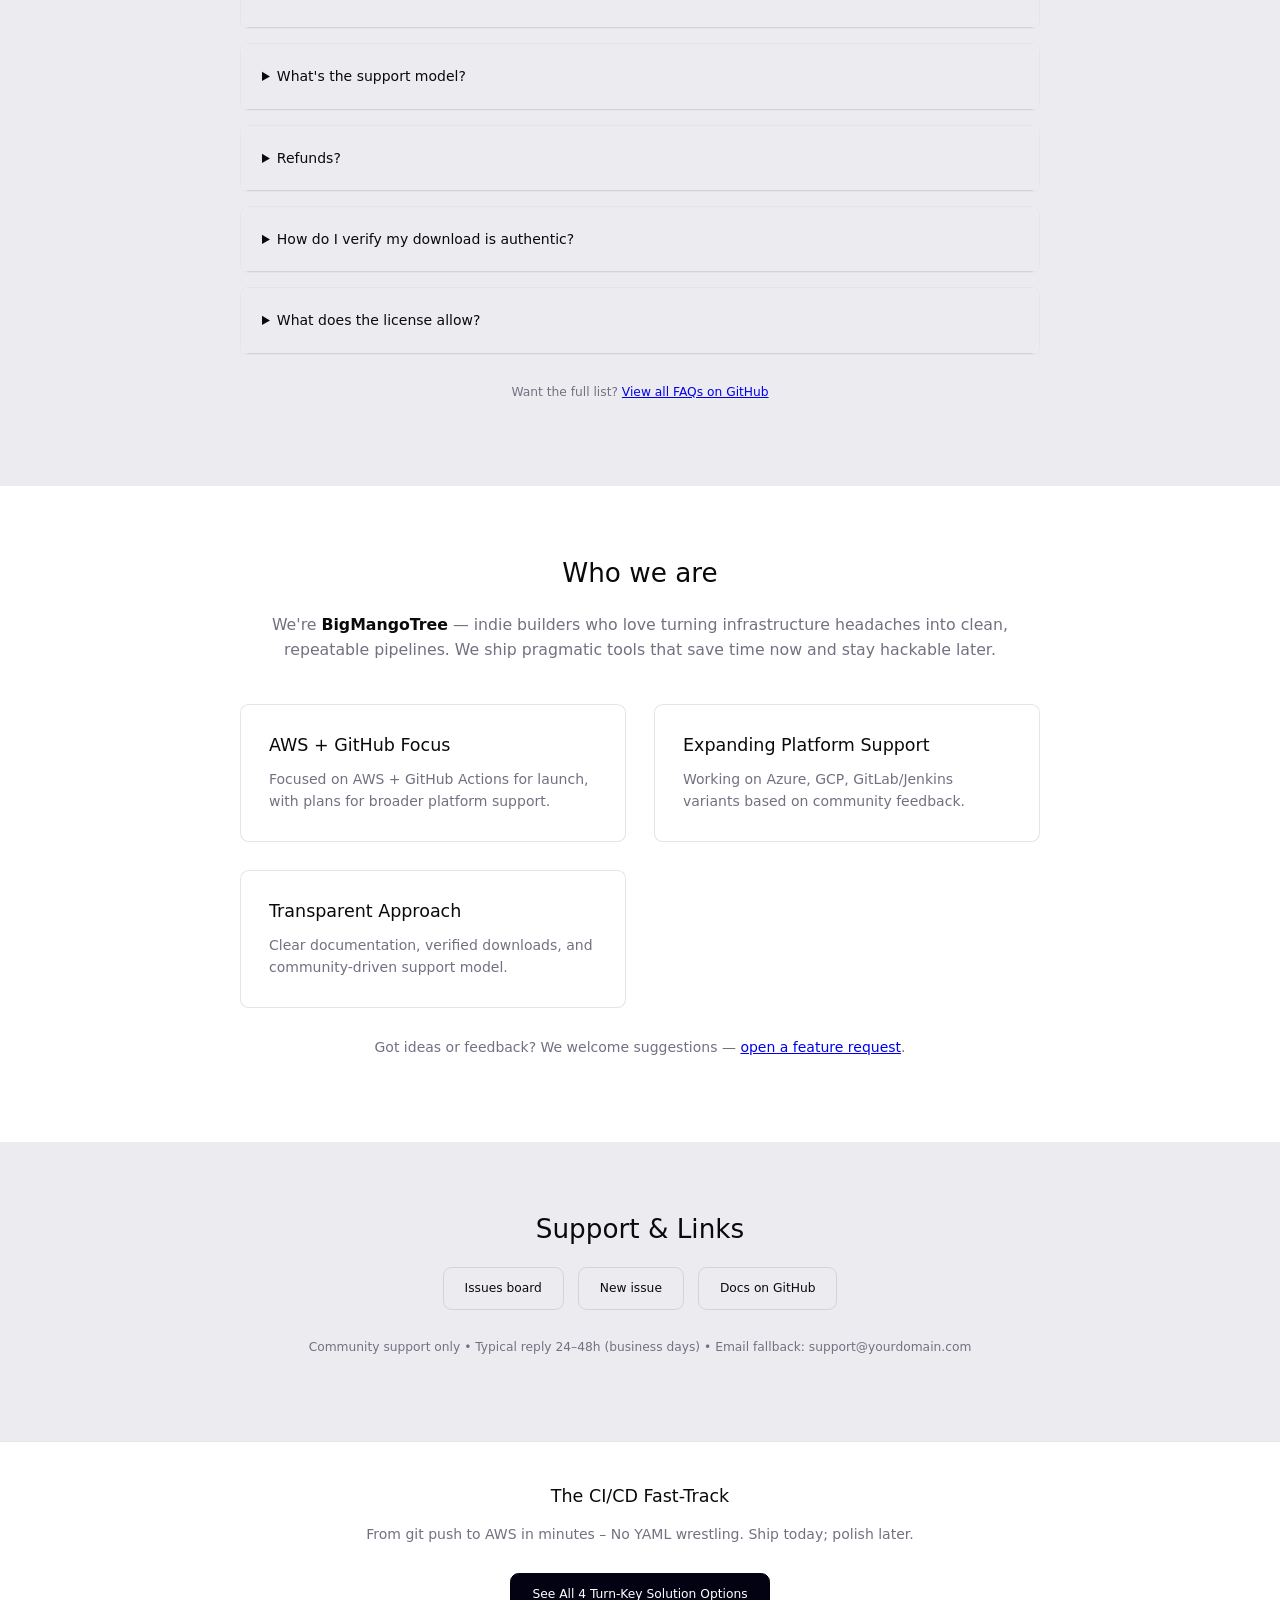
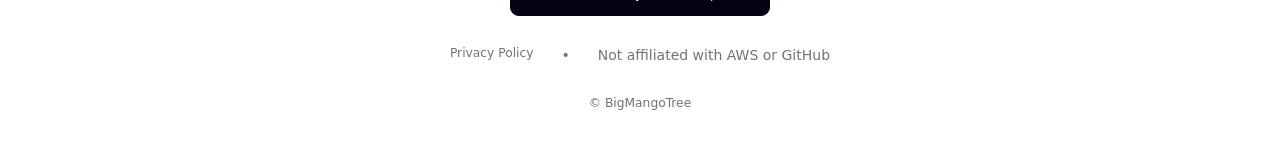
==== commit e60df848: "test" ====
--- a/index.html
+++ b/index.html
@@ -4,680 +4,1408 @@
   <meta charset="utf-8" />
   <title>The CI/CD Fast-Track • Turn-Key GitHub Actions for AWS</title>
   <meta name="viewport" content="width=device-width, initial-scale=1" />
-  <meta name="description" content="From git push to AWS in minutes — No YAML wrestling. Ship today; polish later." />
+  <meta name="description" content="From git push to AWS in minutes – No YAML wrestling. Ship today; polish later." />
   <link rel="canonical" href="https://bigmangotree.github.io/index.html" />
   <style>
-    :root{
-      --ink:#0b1220; --muted:#6b7280; --line:#e6e6e6; --bg:#ffffff; --bg-alt:#f7f7f9; --accent:#0b1220;
-      --radius:12px;
-      --hero-grad: linear-gradient(120deg, #eff6ff 0%, #f5f3ff 50%, #fdf2f8 100%);
-      --section-grad: linear-gradient(180deg, rgba(255,255,255,0) 0%, rgba(255,255,255,.6) 60%, rgba(255,255,255,.95) 100%);
-    }
-    *{box-sizing:border-box}
-    body{font-family:system-ui,-apple-system,Segoe UI,Roboto,Inter,Arial,sans-serif;line-height:1.55;margin:0;color:var(--ink);background:var(--bg)}
-    header,section{padding:64px 20px;max-width:1080px;margin:0 auto;position:relative}
-    /* Alternating section backgrounds + subtle gradient overlay for even sections */
-    section:nth-of-type(odd){background:var(--bg)}
-    section:nth-of-type(even){
-      background: var(--bg-alt);
-      background-image: var(--section-grad);
-      background-blend-mode: lighten;
-    }
-    nav{position:sticky;top:0;z-index:10;background:#fff;border-bottom:1px solid var(--line);display:flex;gap:16px;align-items:center;padding:12px 20px}
-    nav a{text-decoration:none;color:var(--ink);font-weight:500}
-    .btn{display:inline-block;padding:12px 18px;border-radius:12px;border:1px solid var(--accent);text-decoration:none}
-    .btn.primary{background:var(--accent);color:#fff}
-    .btn.ghost{background:transparent;color:var(--ink)}
-    .grid{display:grid;gap:18px}
-    .grid.cols-2{grid-template-columns:repeat(auto-fit,minmax(280px,1fr))}
-    .grid.cols-3{grid-template-columns:repeat(auto-fit,minmax(260px,1fr))}
-    table{width:100%;border-collapse:collapse;margin-top:14px;background:#fff;border-radius:12px;overflow:hidden}
-    th,td{border:1px solid var(--line);padding:10px;text-align:left;vertical-align:top}
-    th{background:#fafafa}
-    .card{border:1px solid var(--line);border-radius:var(--radius);padding:18px;background:#fff}
-    .pill{display:inline-block;padding:4px 10px;border-radius:999px;border:1px solid var(--line);font-size:12px;color:var(--muted);background:#fff}
-    .muted{color:var(--muted)}
-    footer{padding:40px 20px;text-align:center;color:var(--muted);border-top:1px solid var(--line)}
-    details{border:1px solid var(--line);border-radius:10px;padding:12px 14px;margin:10px 0;background:#fff}
-    details summary{cursor:pointer;font-weight:600}
-    code{background:#f6f7f9;padding:2px 6px;border-radius:6px}
-    .hero h1{font-size:36px;margin:12px 0}
-    .hero p.lead{font-size:18px;margin:8px 0 18px}
-    /* Hero gradient background + image placeholder */
-    .hero-wrap{background:var(--hero-grad);background-size:cover;background-position:center}
-    .hero-wrap::after{
-      content:"";position:absolute;inset:0;pointer-events:none;
-      background:linear-gradient(180deg, rgba(255,255,255,0) 0%, rgba(255,255,255,.4) 60%, rgba(255,255,255,.9) 100%);
-    }
-    .corner-note{
-      position:absolute;right:20px;top:14px;font-size:12px;color:var(--muted);background:rgba(255,255,255,.7);
-      padding:6px 10px;border-radius:8px;border:1px solid var(--line);backdrop-filter:saturate(1.2) blur(4px)
-    }
-    /* Scroll to top button */
+    @custom-variant dark (&:is(.dark *));
+
+    :root {
+      --font-size: 14px;
+      --background: #ffffff;
+      --foreground: oklch(0.145 0 0);
+      --card: #ffffff;
+      --card-foreground: oklch(0.145 0 0);
+      --popover: oklch(1 0 0);
+      --popover-foreground: oklch(0.145 0 0);
+      --primary: #030213;
+      --primary-foreground: oklch(1 0 0);
+      --secondary: oklch(0.95 0.0058 264.53);
+      --secondary-foreground: #030213;
+      --muted: #ececf0;
+      --muted-foreground: #717182;
+      --accent: #e9ebef;
+      --accent-foreground: #030213;
+      --destructive: #d4183d;
+      --destructive-foreground: #ffffff;
+      --border: rgba(0, 0, 0, 0.1);
+      --input: transparent;
+      --input-background: #f3f3f5;
+      --switch-background: #cbced4;
+      --font-weight-medium: 500;
+      --font-weight-normal: 400;
+      --ring: oklch(0.708 0 0);
+      --chart-1: oklch(0.646 0.222 41.116);
+      --chart-2: oklch(0.6 0.118 184.704);
+      --chart-3: oklch(0.398 0.07 227.392);
+      --chart-4: oklch(0.828 0.189 84.429);
+      --chart-5: oklch(0.769 0.188 70.08);
+      --radius: 0.625rem;
+      --sidebar: oklch(0.985 0 0);
+      --sidebar-foreground: oklch(0.145 0 0);
+      --sidebar-primary: #030213;
+      --sidebar-primary-foreground: oklch(0.985 0 0);
+      --sidebar-accent: oklch(0.97 0 0);
+      --sidebar-accent-foreground: oklch(0.205 0 0);
+      --sidebar-border: oklch(0.922 0 0);
+      --sidebar-ring: oklch(0.708 0 0);
       
-    #scrollTopBtn {
-      display: none;              /* Hidden by default */
-      position: fixed;            /* Fixed position */
-      bottom: 30px;               /* 30px from bottom */
-      right: 30px;                /* 30px from right */
-      z-index: 99;                /* On top of other elements */
-      font-size: 20px;            /* Arrow size */
-      border: none;
-      outline: none;
-      background-color: #333;     /* Dark round button */
-      color: white;
+      /* Text sizes */
+      --text-xs: 0.75rem;
+      --text-sm: 0.875rem;
+      --text-base: 1rem;
+      --text-lg: 1.125rem;
+      --text-xl: 1.25rem;
+      --text-2xl: 1.5rem;
+      --text-3xl: 1.875rem;
+      --text-4xl: 2.25rem;
+      --text-5xl: 3rem;
+    }
+
+    .dark {
+      --background: oklch(0.145 0 0);
+      --foreground: oklch(0.985 0 0);
+      --card: oklch(0.145 0 0);
+      --card-foreground: oklch(0.985 0 0);
+      --popover: oklch(0.145 0 0);
+      --popover-foreground: oklch(0.985 0 0);
+      --primary: oklch(0.985 0 0);
+      --primary-foreground: oklch(0.205 0 0);
+      --secondary: oklch(0.269 0 0);
+      --secondary-foreground: oklch(0.985 0 0);
+      --muted: oklch(0.269 0 0);
+      --muted-foreground: oklch(0.708 0 0);
+      --accent: oklch(0.269 0 0);
+      --accent-foreground: oklch(0.985 0 0);
+      --destructive: oklch(0.396 0.141 25.723);
+      --destructive-foreground: oklch(0.637 0.237 25.331);
+      --border: oklch(0.269 0 0);
+      --input: oklch(0.269 0 0);
+      --ring: oklch(0.439 0 0);
+      --font-weight-medium: 500;
+      --font-weight-normal: 400;
+      --chart-1: oklch(0.488 0.243 264.376);
+      --chart-2: oklch(0.696 0.17 162.48);
+      --chart-3: oklch(0.769 0.188 70.08);
+      --chart-4: oklch(0.627 0.265 303.9);
+      --chart-5: oklch(0.645 0.246 16.439);
+      --sidebar: oklch(0.205 0 0);
+      --sidebar-foreground: oklch(0.985 0 0);
+      --sidebar-primary: oklch(0.488 0.243 264.376);
+      --sidebar-primary-foreground: oklch(0.985 0 0);
+      --sidebar-accent: oklch(0.269 0 0);
+      --sidebar-accent-foreground: oklch(0.985 0 0);
+      --sidebar-border: oklch(0.269 0 0);
+      --sidebar-ring: oklch(0.439 0 0);
+    }
+
+    * {
+      box-sizing: border-box;
+      margin: 0;
+      padding: 0;
+      border-color: var(--border);
+    }
+
+    html {
+      font-size: var(--font-size);
+    }
+
+    body {
+      background: var(--background);
+      color: var(--foreground);
+      font-family: system-ui, -apple-system, BlinkMacSystemFont, 'Segoe UI', Roboto, sans-serif;
+      line-height: 1.6;
+      transition: background-color 0.3s ease, color 0.3s ease;
+    }
+
+    /* Typography */
+    h1 {
+      font-size: var(--text-5xl);
+      font-weight: var(--font-weight-medium);
+      line-height: 1.2;
+      margin-bottom: 1.5rem;
+    }
+
+    h2 {
+      font-size: var(--text-3xl);
+      font-weight: var(--font-weight-medium);
+      line-height: 1.3;
+      margin-bottom: 1.5rem;
+    }
+
+    h3 {
+      font-size: var(--text-xl);
+      font-weight: var(--font-weight-medium);
+      line-height: 1.4;
+      margin-bottom: 1rem;
+    }
+
+    h4 {
+      font-size: var(--text-lg);
+      font-weight: var(--font-weight-medium);
+      line-height: 1.4;
+      margin-bottom: 0.75rem;
+    }
+
+    p {
+      font-size: var(--text-base);
+      font-weight: var(--font-weight-normal);
+      line-height: 1.6;
+      margin-bottom: 1rem;
+      color: var(--muted-foreground);
+    }
+
+    /* Layout */
+    .container {
+      max-width: 1200px;
+      margin: 0 auto;
+      padding: 0 1.5rem;
+    }
+
+    section {
+      padding: 5rem 0;
+    }
+
+    /* Navigation */
+    nav {
+      background: var(--card);
+      border-bottom: 1px solid var(--border);
+      padding: 1rem 0;
+      position: sticky;
+      top: 0;
+      z-index: 1000;
+      backdrop-filter: blur(8px);
+    }
+
+    .nav-container {
+      display: flex;
+      justify-content: space-between;
+      align-items: center;
+      max-width: 1200px;
+      margin: 0 auto;
+      padding: 0 1.5rem;
+    }
+
+    .logo {
+      display: flex;
+      align-items: center;
+      gap: 0.75rem;
+      font-size: var(--text-xl);
+      font-weight: var(--font-weight-medium);
+      color: var(--foreground);
+      text-decoration: none;
+    }
+
+    .logo img {
+      height: 40px;
+      width: auto;
+    }
+
+    .nav-links {
+      display: flex;
+      gap: 2rem;
+      align-items: center;
+      list-style: none;
+    }
+
+    .nav-links a {
+      color: var(--muted-foreground);
+      text-decoration: none;
+      font-weight: var(--font-weight-medium);
+      font-size: var(--text-sm);
+      transition: color 0.2s ease;
+    }
+
+    .nav-links a:hover {
+      color: var(--foreground);
+    }
+
+    /* Dark mode toggle */
+    .theme-toggle {
+      background: var(--muted);
+      border: 1px solid var(--border);
+      border-radius: var(--radius);
+      padding: 0.5rem;
       cursor: pointer;
-      padding: 12px 19px;
-      border-radius: 50%;         /* Makes it round */
-      box-shadow: 0 2px 6px rgba(0,0,0,0.3);
-      transition: background 0.3s, transform 0.2s;
-    }
-
-    #scrollTopBtn:hover {
-      background-color: #555;
-      transform: scale(1.1);
-    }
-    /* Modal */
-    .modal-overlay {
-      position: fixed; inset: 0; display: none;
-      background: rgba(15, 18, 25, 0.5);
-      align-items: center; justify-content: center;
-      padding: 20px; z-index: 1000;
-    }
-    .modal-overlay[aria-hidden="false"] { display: flex; }
-
-    .modal-dialog {
-      background: #fff; border: 1px solid var(--line);
-      border-radius: 14px; max-width: 720px; width: 100%;
-      box-shadow: 0 10px 30px rgba(0,0,0,.15);
-      padding: 20px 20px 16px;
+      transition: background-color 0.2s ease;
+    }
+
+    .theme-toggle:hover {
+      background: var(--accent);
+    }
+
+    /* Hero Section */
+    .hero {
+      background: var(--background);
+      padding: 6rem 0;
       position: relative;
     }
-    .modal-close {
-      position: absolute; top: 10px; right: 10px;
-      border: 1px solid var(--line); background: #fff; color: var(--ink);
-      border-radius: 10px; padding: 6px 10px; cursor: pointer;
-    }
-    .modal-content p { margin: 10px 0 12px; }
-    .modal-content ul { margin: 6px 0 12px 18px; }
-
+
+    .hero-content {
+      display: grid;
+      grid-template-columns: 1fr 1fr;
+      gap: 4rem;
+      align-items: center;
+      min-height: 500px;
+    }
+
+    .hero-text {
+      max-width: 600px;
+    }
+
+    .pill {
+      display: inline-block;
+      padding: 0.375rem 0.75rem;
+      background: var(--muted);
+      color: var(--muted-foreground);
+      border-radius: calc(var(--radius) * 2);
+      font-size: var(--text-sm);
+      font-weight: var(--font-weight-medium);
+      margin-bottom: 1.5rem;
+    }
+
+    .hero-description {
+      font-size: var(--text-lg);
+      color: var(--muted-foreground);
+      margin-bottom: 2rem;
+    }
+
+    .hero-buttons {
+      display: flex;
+      gap: 1rem;
+      margin-bottom: 2rem;
+    }
+
+    /* Buttons */
+    .btn {
+      display: inline-flex;
+      align-items: center;
+      justify-content: center;
+      padding: 0.75rem 1.5rem;
+      border-radius: var(--radius);
+      text-decoration: none;
+      font-weight: var(--font-weight-medium);
+      font-size: var(--text-sm);
+      transition: all 0.2s ease;
+      border: 1px solid transparent;
+      cursor: pointer;
+    }
+
+    .btn-primary {
+      background: var(--primary);
+      color: var(--primary-foreground);
+      border-color: var(--primary);
+    }
+
+    .btn-primary:hover {
+      opacity: 0.9;
+      transform: translateY(-1px);
+    }
+
+    .btn-secondary {
+      background: transparent;
+      color: var(--foreground);
+      border-color: var(--border);
+    }
+
+    .btn-secondary:hover {
+      background: var(--muted);
+    }
+
+    .btn-ghost {
+      background: transparent;
+      color: var(--muted-foreground);
+    }
+
+    .btn-ghost:hover {
+      background: var(--muted);
+      color: var(--foreground);
+    }
+
+    /* Hero Visual */
+    .hero-visual {
+      width: 100%;
+      height: 400px;
+      background: var(--card);
+      border: 1px solid var(--border);
+      border-radius: var(--radius);
+      display: flex;
+      align-items: center;
+      justify-content: center;
+      position: relative;
+      overflow: hidden;
+    }
+
+    .hero-visual::before {
+      content: '';
+      position: absolute;
+      inset: 0;
+      background: linear-gradient(45deg, var(--muted), var(--accent));
+      opacity: 0.1;
+    }
+
+    .hero-visual-content {
+      text-align: center;
+      z-index: 1;
+    }
+
+    .hero-visual-icon {
+      font-size: 3rem;
+      margin-bottom: 1rem;
+    }
+
+    .hero-visual-text {
+      font-weight: var(--font-weight-medium);
+      color: var(--foreground);
+    }
+
+    /* Cards */
+    .cards-grid {
+      display: grid;
+      grid-template-columns: repeat(auto-fit, minmax(300px, 1fr));
+      gap: 2rem;
+      margin-top: 3rem;
+    }
+
+    .card {
+      background: var(--card);
+      border: 1px solid var(--border);
+      border-radius: var(--radius);
+      padding: 2rem;
+      transition: all 0.2s ease;
+    }
+
+    .card:hover {
+      transform: translateY(-2px);
+      box-shadow: 0 8px 25px rgba(0, 0, 0, 0.1);
+    }
+
+    .card h3 {
+      color: var(--card-foreground);
+      margin-bottom: 0.75rem;
+    }
+
+    .card p {
+      color: var(--muted-foreground);
+      margin-bottom: 0;
+    }
+
+    /* How it works */
+    .how-it-works {
+      display: grid;
+      grid-template-columns: 1fr 1fr;
+      gap: 4rem;
+      align-items: center;
+    }
+
+    .steps-list {
+      counter-reset: step-counter;
+    }
+
+    .step {
+      counter-increment: step-counter;
+      margin-bottom: 2rem;
+      position: relative;
+      padding-left: 4rem;
+    }
+
+    .step::before {
+      content: counter(step-counter);
+      position: absolute;
+      left: 0;
+      top: 0;
+      width: 3rem;
+      height: 3rem;
+      background: var(--primary);
+      color: var(--primary-foreground);
+      border-radius: 50%;
+      display: flex;
+      align-items: center;
+      justify-content: center;
+      font-weight: var(--font-weight-medium);
+      font-size: var(--text-lg);
+    }
+
+    .step h3 {
+      color: var(--foreground);
+      margin-bottom: 0.5rem;
+    }
+
+    .step p {
+      color: var(--muted-foreground);
+      margin-bottom: 0;
+    }
+
+    /* Product variants */
     .variants-grid {
-      gap: 24px;
-    }
+      display: grid;
+      grid-template-columns: repeat(auto-fit, minmax(280px, 1fr));
+      gap: 2rem;
+      margin-top: 3rem;
+    }
+
     .product-card {
-      background: linear-gradient(135deg, #f9fafb, #eef2f7);
-      border: 1px solid #ddd;
-      border-radius: 12px;
-      padding: 18px;
-      box-shadow: 0 4px 12px rgba(0,0,0,0.08);
-      display: flex;
-      flex-direction: column;
-      justify-content: space-between;
-      transition: transform 0.2s ease;
-    }
+      background: var(--card);
+      border: 1px solid var(--border);
+      border-radius: var(--radius);
+      overflow: hidden;
+      transition: all 0.2s ease;
+    }
+
     .product-card:hover {
       transform: translateY(-4px);
-    }
-    .product-img {
+      box-shadow: 0 12px 30px rgba(0, 0, 0, 0.15);
+      border-color: var(--primary);
+    }
+
+    .product-card.featured {
+      border-color: var(--primary);
+      transform: scale(1.02);
+    }
+
+    .product-image {
+      height: 150px;
+      background: linear-gradient(135deg, var(--muted), var(--accent));
+      display: flex;
+      align-items: center;
+      justify-content: center;
+      color: var(--foreground);
+      font-size: var(--text-2xl);
+      font-weight: var(--font-weight-medium);
+    }
+
+    .product-content {
+      padding: 1.5rem;
+    }
+
+    .product-content h3 {
+      color: var(--card-foreground);
+      margin-bottom: 1rem;
+      font-size: var(--text-lg);
+    }
+
+    .product-content ul {
+      margin: 1rem 0;
+      padding-left: 1.5rem;
+      color: var(--muted-foreground);
+    }
+
+    .product-content li {
+      margin-bottom: 0.5rem;
+    }
+
+    /* Comparison table */
+    .comparison-table {
+      background: var(--card);
+      border: 1px solid var(--border);
+      border-radius: var(--radius);
+      overflow: hidden;
+      margin-top: 2rem;
+    }
+
+    .comparison-table table {
       width: 100%;
-      height: 140px;
-      object-fit: cover;
-      border-radius: 8px;
-      margin-bottom: 12px;
-    }
-    .highlight-card {
-      background: linear-gradient(135deg, #1e3a8a, #3b82f6);
-      color: #fff;
-      border: 3px solid #2563eb;
-    }
-    .highlight-card .muted {
-      color: #cbd5e1 !important;
-    }
-    .highlight-card a.btn.primary {
-      background: #fff;
-      color: #1e3a8a;
+      border-collapse: collapse;
+    }
+
+    .comparison-table th {
+      background: var(--muted);
+      color: var(--muted-foreground);
+      padding: 1rem;
+      text-align: left;
+      font-weight: var(--font-weight-medium);
+      font-size: var(--text-sm);
+      border-bottom: 1px solid var(--border);
+    }
+
+    .comparison-table td {
+      padding: 1rem;
+      border-bottom: 1px solid var(--border);
+      color: var(--muted-foreground);
+      font-size: var(--text-sm);
+    }
+
+    .comparison-table tr:last-child td {
+      border-bottom: none;
+    }
+
+    .checkmark {
+      color: var(--chart-4);
+      font-weight: var(--font-weight-medium);
+    }
+
+    /* FAQ */
+    .faq-container {
+      max-width: 800px;
+      margin: 0 auto;
+    }
+
+    .faq-item {
+      background: var(--card);
+      border: 1px solid var(--border);
+      border-radius: var(--radius);
+      margin-bottom: 1rem;
+      overflow: hidden;
+    }
+
+    .faq-item summary {
+      padding: 1.5rem;
+      cursor: pointer;
+      font-weight: var(--font-weight-medium);
+      background: var(--muted);
+      color: var(--foreground);
+      transition: background-color 0.2s ease;
+      border-bottom: 1px solid var(--border);
+    }
+
+    .faq-item summary:hover {
+      background: var(--accent);
+    }
+
+    .faq-content {
+      padding: 1.5rem;
+      color: var(--muted-foreground);
+    }
+
+    .faq-content p {
+      margin-bottom: 1rem;
+    }
+
+    .faq-content p:last-child {
+      margin-bottom: 0;
+    }
+
+    .faq-content ul {
+      margin: 1rem 0;
+      padding-left: 1.5rem;
+    }
+
+    .faq-content li {
+      margin-bottom: 0.5rem;
+    }
+
+    .faq-content code {
+      background: var(--muted);
+      padding: 0.25rem 0.5rem;
+      border-radius: calc(var(--radius) / 2);
+      font-size: var(--text-sm);
+    }
+
+    /* Footer */
+    footer {
+      background: var(--card);
+      border-top: 1px solid var(--border);
+      padding: 3rem 0 1rem;
+      text-align: center;
+    }
+
+    .footer-content {
+      margin-bottom: 2rem;
+    }
+
+    .footer-content h3 {
+      color: var(--foreground);
+      margin-bottom: 1rem;
+    }
+
+    .footer-links {
+      display: flex;
+      justify-content: center;
+      gap: 2rem;
+      margin-bottom: 2rem;
+      flex-wrap: wrap;
+    }
+
+    .footer-links a {
+      color: var(--muted-foreground);
+      text-decoration: none;
+      font-size: var(--text-sm);
+      transition: color 0.2s ease;
+    }
+
+    .footer-links a:hover {
+      color: var(--foreground);
+    }
+
+    /* Scroll to top button */
+    #scrollTopBtn {
+      display: none;
+      position: fixed;
+      bottom: 2rem;
+      right: 2rem;
+      z-index: 99;
+      border: 1px solid var(--border);
+      background: var(--card);
+      color: var(--foreground);
+      cursor: pointer;
+      padding: 1rem;
+      border-radius: 50%;
+      box-shadow: 0 4px 12px rgba(0, 0, 0, 0.15);
+      transition: all 0.2s ease;
+      font-size: var(--text-lg);
+    }
+
+    #scrollTopBtn:hover {
+      background: var(--muted);
+      transform: scale(1.1);
+    }
+
+    /* Modal styles */
+    .modal-overlay {
+      position: fixed;
+      inset: 0;
+      display: none;
+      background: rgba(0, 0, 0, 0.5);
+      align-items: center;
+      justify-content: center;
+      padding: 1.5rem;
+      z-index: 1000;
+    }
+
+    .modal-overlay[aria-hidden="false"] {
+      display: flex;
+    }
+
+    .modal-dialog {
+      background: var(--card);
+      border: 1px solid var(--border);
+      border-radius: var(--radius);
+      max-width: 600px;
+      width: 100%;
+      box-shadow: 0 10px 25px rgba(0, 0, 0, 0.15);
+      padding: 2rem;
+      position: relative;
+      max-height: 90vh;
+      overflow-y: auto;
+    }
+
+    .modal-close {
+      position: absolute;
+      top: 1rem;
+      right: 1rem;
+      border: 1px solid var(--border);
+      background: var(--muted);
+      color: var(--foreground);
+      border-radius: calc(var(--radius) / 2);
+      width: 2rem;
+      height: 2rem;
+      cursor: pointer;
+      display: flex;
+      align-items: center;
+      justify-content: center;
+      transition: background-color 0.2s ease;
+    }
+
+    .modal-close:hover {
+      background: var(--accent);
+    }
+
+    .modal-content h3 {
+      color: var(--foreground);
+      margin-bottom: 1rem;
+    }
+
+    .modal-content p {
+      color: var(--muted-foreground);
+      margin-bottom: 1rem;
+    }
+
+    /* Responsive design */
+    @media (max-width: 768px) {
+      .container {
+        padding: 0 1rem;
+      }
+
+      .nav-container {
+        padding: 0 1rem;
+      }
+
+      .nav-links {
+        display: none;
+      }
+
+      .hero-content {
+        grid-template-columns: 1fr;
+        text-align: center;
+        gap: 2rem;
+      }
+
+      .hero {
+        padding: 4rem 0;
+      }
+
+      h1 {
+        font-size: var(--text-3xl);
+      }
+
+      h2 {
+        font-size: var(--text-2xl);
+      }
+
+      .how-it-works {
+        grid-template-columns: 1fr;
+        gap: 2rem;
+      }
+
+      .hero-buttons {
+        justify-content: center;
+        flex-wrap: wrap;
+      }
+
+      .cards-grid,
+      .variants-grid {
+        grid-template-columns: 1fr;
+      }
+
+      .comparison-table {
+        overflow-x: auto;
+      }
+
+      .footer-links {
+        flex-direction: column;
+        gap: 1rem;
+      }
+
+      section {
+        padding: 3rem 0;
+      }
+    }
+
+    /* Section backgrounds */
+    section:nth-child(even) {
+      background: var(--muted);
+    }
+
+    /* Text centering for sections */
+    .text-center {
+      text-align: center;
+    }
+
+    .text-center h2 {
+      color: var(--foreground);
+    }
+
+    /* Additional utility classes */
+    .text-muted {
+      color: var(--muted-foreground);
+    }
+
+    .text-foreground {
+      color: var(--foreground);
+    }
+
+    .bg-card {
+      background: var(--card);
+    }
+
+    /* Support section buttons */
+    .support-buttons {
+      display: flex;
+      justify-content: center;
+      gap: 1rem;
+      margin-bottom: 2rem;
+      flex-wrap: wrap;
     }
   </style>
-
 </head>
 <body>
- <nav style="display:flex; align-items:center; justify-content:space-between; gap:20px;">
-  <!-- Logo placeholder -->
-  <a href="#hero" style="display:inline-block;">
-    <img src="images/bigmangotree-logo.png" alt="BigMangoTree Logo" style="height:66px; width:auto; max-width:190px;">
-  </a>
-
-  <!-- Links -->
-  <div style="display:flex; gap:16px; align-items:center;">
-    <a href="#value">Why</a>
-    <a href="#steps">How</a>
-    <a href="#variants">Variants</a>
-    <a href="#compare">Compare</a>
-    <a href="#demo">Demo</a>
-    <a href="#faq">FAQ</a>
-    <a href="#who">Who we are</a>
-    <a href="#support">Support</a>
-  </div>
-</nav>
-  <!-- HERO (gradient background) -->
-  <div class="hero-wrap">
-    <header id="hero" class="hero">
-      <span class="corner-note">Not affiliated with AWS or GitHub</span>
-      <span class="pill">BigMangoTree</span>
-      <h1>🚀 The CI/CD Fast-Track: Turn-Key GitHub Actions for AWS</h1>
-      <p class="lead">From <code>git push</code> to AWS in minutes — No YAML wrestling. Ship today; polish later.</p>
-      <p>
-        <a class="btn primary" href="GUMROAD_20_FLASK?utm_source=site&utm_medium=hero&utm_campaign=launch_v1&utm_content=flask20">Buy $20 Flask</a>
-        <a class="btn ghost" href="#variants">See all variants</a>
-      </p>
-  <p class="muted" style="font-size:14px">
-    Checksum included • Community support • 
-    7-day refund (Quickstart + logs)
-    <sup 
-      id="open-refund-policy" data-modal-open="#refund-modal"
-      title="Terms and conditions apply. Click to view details."
-      style="cursor:pointer; color:#d9534f; font-weight:bold;"
-    >*</sup>
-  </p>
-    </header>
-  </div>
-
-  <!-- WHY / VALUE -->
-  <section id="value">
-    <h2>Why Fast-Track?</h2>
-    <div class="grid cols-3">
-      <div class="card">
-        <strong>Ship first, refine later</strong>
-        <p class="muted" style="margin:8px 0 0">
-          A working pipeline in minutes. Read the code and tune it when you’re ready.
-        </p>
-      </div>
-      <div class="card">
-        <strong>Practical defaults</strong>
-        <p class="muted" style="margin:8px 0 0">
-          EC2 + Nginx/Gunicorn, pinned Terraform, reproducible GitHub Actions—no hidden magic.
-        </p>
-      </div>
-      <div class="card">
-        <strong>Time well spent</strong>
-        <p class="muted" style="margin:8px 0 0">
-          Skip YAML/IAM rabbit holes. Focus on your app, not the plumbing.
-        </p>
-      </div>
-      <div class="card">
-        <strong>Secure purchase</strong>
-        <p class="muted" style="margin:8px 0 0">
-          Buy via Gumroad, instant download, verified checksums for integrity.
-        </p>
-      </div>
-      <div class="card">
-        <strong>Clear expectations</strong>
-        <p class="muted" style="margin:8px 0 0">
-          Community support. 7-day refund if Quickstart can’t be completed (with logs). <a href="#" id="open-refund-policy" style="text-decoration:underline">Refund Policy</a>.
-        </p>
-      </div>
-   
-      <div class="card">
-        <strong>Mod-friendly</strong>
-        <p class="muted" style="margin:8px 0 0">
-          Plain Terraform + Actions. Change instance types, steps, AMIs—make it yours.
-        </p>
+  <!-- Navigation -->
+  <nav>
+    <div class="nav-container">
+      <a href="#hero" class="logo">
+        <img src="data:image/svg+xml,<svg xmlns='http://www.w3.org/2000/svg' viewBox='0 0 100 100'><circle cx='50' cy='50' r='40' fill='%23FFD700'/><circle cx='50' cy='40' r='25' fill='%2348BB78'/><rect x='47' y='30' width='6' height='30' fill='%238B4513'/></svg>" alt="BigMangoTree Logo">
+        BigMangoTree
+      </a>
+      <ul class="nav-links">
+        <li><a href="#value">Why</a></li>
+        <li><a href="#steps">How</a></li>
+        <li><a href="#variants">Variants</a></li>
+        <li><a href="#compare">Compare</a></li>
+        <li><a href="#demo">Demo</a></li>
+        <li><a href="#faq">FAQ</a></li>
+        <li><a href="#who">About</a></li>
+        <li><a href="#support">Support</a></li>
+        <li>
+          <button class="theme-toggle" onclick="toggleTheme()" title="Toggle dark mode">
+            <span id="theme-icon">🌙</span>
+          </button>
+        </li>
+      </ul>
+    </div>
+  </nav>
+
+  <!-- Hero Section -->
+  <section class="hero" id="hero">
+    <div class="container">
+      <div class="hero-content">
+        <div class="hero-text">
+          <span class="pill">BigMangoTree</span>
+          <h1>The CI/CD Fast-Track: Turn-Key GitHub Actions for AWS</h1>
+          <p class="hero-description">From <code>git push</code> to AWS in minutes – No YAML wrestling. Ship today; polish later.</p>
+          <div class="hero-buttons">
+            <a class="btn btn-primary" href="GUMROAD_20_FLASK?utm_source=site&utm_medium=hero&utm_campaign=launch_v1&utm_content=flask20">Buy $20 Flask</a>
+            <a class="btn btn-secondary" href="#variants">See all variants</a>
+          </div>
+          <p style="color: var(--muted-foreground); font-size: var(--text-sm);">
+            Checksum included • Community support • 7-day refund (Quickstart + logs)
+            <sup style="cursor: pointer; color: var(--destructive); font-weight: var(--font-weight-medium);" data-modal-open="#refund-modal">*</sup>
+          </p>
+        </div>
+        <div class="hero-visual">
+          <div class="hero-visual-content">
+            <div class="hero-visual-icon">🚀</div>
+            <div class="hero-visual-text">Deploy in Minutes</div>
+          </div>
+        </div>
       </div>
     </div>
   </section>
 
- <!-- HOW IT WORKS -->
-  <section id="steps" style="display:flex; align-items:flex-start; gap:24px; max-width:960px; margin:auto;">
-    
-    <!-- Left column: Image -->
-    <div style="flex:1; min-width:280px;">
-      <img src="images/placeholder.png" alt="How it works diagram" style="width:100%; border-radius:8px; box-shadow:0 2px 6px rgba(0,0,0,0.2);">
+  <!-- Why Fast-Track -->
+  <section id="value">
+    <div class="container">
+      <div class="text-center">
+        <h2>Why Fast-Track?</h2>
+      </div>
+      <div class="cards-grid">
+        <div class="card">
+          <h3>Ship first, refine later</h3>
+          <p>A working pipeline in minutes. Read the code and tune it when you're ready.</p>
+        </div>
+        <div class="card">
+          <h3>Practical defaults</h3>
+          <p>EC2 + Nginx/Gunicorn, pinned Terraform, reproducible GitHub Actions—no hidden magic.</p>
+        </div>
+        <div class="card">
+          <h3>Time well spent</h3>
+          <p>Skip YAML/IAM rabbit holes. Focus on your app, not the plumbing.</p>
+        </div>
+        <div class="card">
+          <h3>Secure purchase</h3>
+          <p>Buy via Gumroad, instant download, verified checksums for integrity.</p>
+        </div>
+        <div class="card">
+          <h3>Clear expectations</h3>
+          <p>Community support. 7-day refund if Quickstart can't be completed (with logs).</p>
+        </div>
+        <div class="card">
+          <h3>Mod-friendly</h3>
+          <p>Plain Terraform + Actions. Change instance types, steps, AMIs—make it yours.</p>
+        </div>
+      </div>
     </div>
-
-    <!-- Right column: Text -->
-    <div style="flex:2;">
-      <h2>How it works (3 steps)</h2>
-      <p class="muted" style="max-width:720px">
-        <strong>Ship today; polish later.</strong> Get it live fast, then iterate—nothing in this repo locks you in.
-      </p>
-      <ol>
-        <li><strong>Spin up EC2</strong> with the setup script.</li>
-        <li><strong>Add GitHub secrets</strong> (AWS keys, region).</li>
-        <li><strong>Push to</strong> <code>main</code> — the pipeline builds and deploys to a public URL.</li>
-      </ol>
+  </section>
+
+  <!-- How it Works -->
+  <section id="steps">
+    <div class="container">
+      <div class="text-center">
+        <h2>How it works (3 steps)</h2>
+      </div>
+      <div class="how-it-works">
+        <div class="steps-list">
+          <div class="step">
+            <h3>Spin up EC2</h3>
+            <p>Use the setup script to get your infrastructure ready.</p>
+          </div>
+          <div class="step">
+            <h3>Add GitHub secrets</h3>
+            <p>Configure AWS keys and region in your repository settings.</p>
+          </div>
+          <div class="step">
+            <h3>Push to main</h3>
+            <p>The pipeline builds and deploys to a public URL automatically.</p>
+          </div>
+        </div>
+        <div class="hero-visual">
+          <div class="hero-visual-content">
+            <div class="hero-visual-icon">⚡</div>
+            <div class="hero-visual-text">Automated Pipeline</div>
+          </div>
+        </div>
+      </div>
     </div>
-
   </section>
 
+  <!-- Product Variants -->
   <section id="variants">
-  <h2>Choose your Fast-Track pipeline</h2>
-  <div class="grid cols-2 variants-grid">
-    
-    <!-- $20 HTML -->
-    <div class="card product-card">
-      <img src="images/placeholder.png" alt="HTML $20 pipeline" class="product-img">
-      <h3>$20 — The CI/CD Fast-Track: HTML to AWS Lightsail <span class="muted">(GitHub Actions Edition)</span></h3>
-      <ul>
-        <li>Static site → Nginx on Lightsail/EC2</li>
-        <li>Push-to-deploy workflow + Quickstart</li>
-      </ul>
-      <p><a class="btn primary" href="GUMROAD_20_HTML?utm_source=site&utm_medium=variants&utm_campaign=launch_v1&utm_content=html20">Buy $20 HTML</a></p>
+    <div class="container">
+      <div class="text-center">
+        <h2>Choose your Fast-Track pipeline</h2>
+      </div>
+      <div class="variants-grid">
+        <div class="product-card">
+          <div class="product-image">$20</div>
+          <div class="product-content">
+            <h3>The CI/CD Fast-Track: HTML to AWS Lightsail</h3>
+            <ul>
+              <li>Static site → Nginx on Lightsail/EC2</li>
+              <li>Push-to-deploy workflow + Quickstart</li>
+            </ul>
+            <a class="btn btn-primary" href="GUMROAD_20_HTML?utm_source=site&utm_medium=variants&utm_campaign=launch_v1&utm_content=html20">Buy $20 HTML</a>
+          </div>
+        </div>
+
+        <div class="product-card">
+          <div class="product-image">$20</div>
+          <div class="product-content">
+            <h3>The CI/CD Fast-Track: Python to AWS EC2</h3>
+            <ul>
+              <li>Flask demo → EC2 with Gunicorn + Nginx</li>
+              <li>Push-to-deploy workflow + Quickstart</li>
+            </ul>
+            <a class="btn btn-primary" href="GUMROAD_20_FLASK?utm_source=site&utm_medium=variants&utm_campaign=launch_v1&utm_content=flask20">Buy $20 Flask</a>
+          </div>
+        </div>
+
+        <div class="product-card featured">
+          <div class="product-image">$50</div>
+          <div class="product-content">
+            <h3>The CI/CD Fast-Track: HTML + Terraform to AWS EC2</h3>
+            <ul>
+              <li>Multi-env Terraform (Dev auto; Staging/Prod manual)</li>
+              <li>Destroy workflow + CI caching</li>
+            </ul>
+            <a class="btn btn-primary" href="GUMROAD_50_HTML?utm_source=site&utm_medium=variants&utm_campaign=launch_v1&utm_content=html50">Buy $50 HTML</a>
+          </div>
+        </div>
+
+        <div class="product-card">
+          <div class="product-image">$50</div>
+          <div class="product-content">
+            <h3>The CI/CD Fast-Track: Terraform & Python to EC2</h3>
+            <ul>
+              <li>Multi-env Terraform (Dev auto; Staging/Prod manual)</li>
+              <li>Dockerized build + promotion scripts</li>
+            </ul>
+            <a class="btn btn-primary" href="GUMROAD_50_FLASK?utm_source=site&utm_medium=variants&utm_campaign=launch_v1&utm_content=flask50">Buy $50 Flask</a>
+          </div>
+        </div>
+      </div>
     </div>
-
-    <!-- $20 Flask -->
-    <div class="card product-card">
-      <img src="images/placeholder.png" alt="Flask $20 pipeline" class="product-img">
-      <h3>$20 — The CI/CD Fast-Track: Python to AWS EC2 <span class="muted">(GitHub Actions Edition)</span></h3>
-      <ul>
-        <li>Flask demo → EC2 with Gunicorn + Nginx</li>
-        <li>Push-to-deploy workflow + Quickstart</li>
-      </ul>
-      <p><a class="btn primary" href="GUMROAD_20_FLASK?utm_source=site&utm_medium=variants&utm_campaign=launch_v1&utm_content=flask20">Buy $20 Flask</a></p>
-    </div>
-
-    <!-- $50 HTML (highlighted) -->
-    <div class="card product-card highlight-card">
-      <img src="images/placeholder.png" alt="HTML $50 pipeline" class="product-img">
-      <h3>$50 — The CI/CD Fast-Track: HTML + Terraform to AWS EC2 <span class="muted">(GitHub Actions Edition)</span></h3>
-      <ul>
-        <li>Multi-env Terraform (Dev auto; Staging/Prod manual)</li>
-        <li>Destroy workflow + CI caching</li>
-      </ul>
-      <p><a class="btn primary" href="GUMROAD_50_HTML?utm_source=site&utm_medium=variants&utm_campaign=launch_v1&utm_content=html50">Buy $50 HTML</a></p>
-    </div>
-
-    <!-- $50 Flask -->
-    <div class="card product-card">
-      <img src="images/placeholder.png" alt="Flask $50 pipeline" class="product-img">
-      <h3>$50 — The CI/CD Fast-Track: Terraform &amp; Python to EC2 <span class="muted">(GitHub Actions Edition)</span></h3>
-      <ul>
-        <li>Multi-env Terraform (Dev auto; Staging/Prod manual)</li>
-        <li>Dockerized build + promotion scripts</li>
-      </ul>
-      <p><a class="btn primary" href="GUMROAD_50_FLASK?utm_source=site&utm_medium=variants&utm_campaign=launch_v1&utm_content=flask50">Buy $50 Flask</a></p>
-    </div>
-
-  </div>
-</section>
-
-
-
-  <!-- COMPARISON -->
+  </section>
+
+  <!-- Comparison Table -->
   <section id="compare">
-    <h2>Turn-Key Options Compared</h2>
-    <table>
-      <tr>
-        <th>Feature</th>
-        <th>$20 HTML</th>
-        <th>$20 Flask</th>
-        <th>$50 HTML</th>
-        <th>$50 Flask</th>
-      </tr>
-      <tr>
-        <td>Ideal for</td>
-        <td>Best for launching a quick static site or portfolio with CI/CD in an afternoon.</td>
-        <td>Perfect for a simple Flask app or weekend project that needs easy push-to-deploy.</td>
-        <td>Great for teams wanting staged environments (Dev/Stage/Prod) for real projects or client work.</td>
-        <td>Best for hackathon winners who don’t want their Flask prototype to die on Monday.</td>
-      </tr>
-      <tr>
-        <td>Quickstart CI/CD</td>
-        <td>✅</td><td>✅</td><td>✅</td><td>✅</td>
-      </tr>
-      <tr>
-        <td>Deploy Target</td>
-        <td>Lightsail</td><td>EC2</td><td>EC2+Terraform</td><td>EC2+Terraform</td>
-      </tr>
-      <tr>
-        <td>Manual Deploy (Stage/Prod)</td>
-        <td>❌</td><td>❌</td><td>✅</td><td>✅</td>
-      </tr>
-      <tr>
-        <td>Docker Workflow</td>
-        <td>❌</td><td>❌</td><td>✅</td><td>✅</td>
-      </tr>
-      <tr>
-        <td>Mock Test Script</td>
-        <td>✅</td><td>✅</td><td>✅</td><td>✅</td>
-      </tr>
-      <tr>
-        <td>Terraform Guardrails</td>
-        <td>❌</td><td>❌</td><td>✅</td><td>✅</td>
-      </tr>
-    </table>
-    <p class="muted">Need simple deploys? Pick $20. Need multi-env repeatability and speed? Pick $50.</p>
-  </section>
-
-  <!-- DEMO -->
-  <section id="demo">
-    <h2>Watch it ship (2 minutes)</h2>
-    <div style="position:relative;padding-top:56.25%">
-      <iframe src="https://www.youtube.com/embed/VIDEO_ID"
-              title="BigMangoTree CI/CD Fast-Track Demo"
-              style="position:absolute;top:0;left:0;width:100%;height:100%;border:0"
-              allowfullscreen></iframe>
-    </div>
-    <p class="muted">Uncut run: push → Actions → live URL.</p>
-  </section>
-
-
-<!-- FAQ -->
-<section id="faq">
-  <h2>FAQ</h2>
-
-  <details><summary>What’s the difference between $20 and $50?</summary>
-    <p>$20 = single-env push-to-deploy (HTML or Flask).  
-    $50 = multi-env (Dev auto + manual Staging/Prod), Terraform guardrails, destroy workflow, caching.  
-    Flask Pro adds Docker build + promotion scripts.</p>
-  </details>
-
-  <details><summary>Can I upgrade from $20 to $50 later?</summary>
-    <p>Yes. Replace the $20 workflows with the $50 set and follow the Quickstart.  
-    Your infra state can stay; you mainly swap CI steps (test on a new branch first).</p>
-  </details>
-
-  <details><summary>What are the prerequisites?</summary>
-    <p>Each product has slightly different prerequisites.  
-    <mark>TODO: Update this section with exact versions and AWS services once final.</mark></p>
-
-    <table>
-      <tr>
-        <th>Prerequisite</th>
-        <th>$20 HTML</th>
-        <th>$20 Flask</th>
-        <th>$50 HTML</th>
-        <th>$50 Flask</th>
-      </tr>
-      <tr>
-        <td>AWS Account + IAM Credentials</td>
-        <td>✅</td><td>✅</td><td>✅</td><td>✅</td>
-      </tr>
-      <tr>
-        <td>GitHub Repo (Actions enabled)</td>
-        <td>✅</td><td>✅</td><td>✅</td><td>✅</td>
-      </tr>
-      <tr>
-        <td>Terraform Installed</td>
-        <td>❌</td><td>❌</td><td>✅ (pinned version)</td><td>✅ (pinned version)</td>
-      </tr>
-      <tr>
-        <td>Python 3.10+ (local optional)</td>
-        <td>N/A</td><td>✅</td><td>N/A</td><td>✅</td>
-      </tr>
-      <tr>
-        <td>Docker (for builds)</td>
-        <td>❌</td><td>❌</td><td>❌</td><td>✅</td>
-      </tr>
-    </table>
-  </details>
-
-  <details><summary>Can I customize it?</summary>
-    <p>Absolutely. You’re licensed to modify for your own projects: edit variables (region, instance type), add steps (linters/tests), swap AMIs, or extend the pipeline.</p>
-  </details>
-
-  <details><summary>What’s the support model?</summary>
-    <p>Community support only. If AWS/GitHub changes break a script, open a GitHub Issue with logs—we’ll patch.  
-    No 1:1 consulting or SLAs included.</p>
-  </details>
-
-  <details><summary>Refunds?</summary>
-    <p>We want you to succeed. If you can’t complete the Quickstart within 7 days and share relevant logs/errors, you qualify for a refund.  
-     <a href="#" data-modal-open="#refund-modal"> Read full Refund Policy →</a></p>
-    
-  </details>
-
-  <details><summary>How do I verify my download is authentic?</summary>
-    <p>Each ZIP includes <code>checksums.txt</code> (SHA-256). Compare against your file:</p>
-    <ul>
-      <li><strong>macOS/Linux:</strong> <code>shasum -a 256 file.zip</code></li>
-      <li><strong>Windows (PowerShell):</strong> <code>Get-FileHash file.zip -Algorithm SHA256</code></li>
-    </ul>
-  </details>
-
-  <details><summary>What does the license allow?</summary>
-    <p>You can use and modify internally for your projects/teams.  
-    Redistribution/resale is not permitted. See LICENSE.md for full terms.</p>
-  </details>
-
-  <p class="muted" style="margin-top:16px; font-size:0.9em;">
-    Want the full list? 👉 <a href="https://github.com/BigMangoTree/faq.md" target="_blank" rel="noopener">View all FAQs on GitHub</a>.
-  </p>
-</section>
-
-<!-- WHO WE ARE -->
-  <section id="who" class="alt-bg">
-    <h2>Who we are</h2>
-    <p>
-      We’re <strong>BigMangoTree</strong> — indie builders who love turning infrastructure headaches into clean, repeatable pipelines. 
-      We ship pragmatic tools that save time now and stay hackable later.
-    </p>
-
-    <ul>
-      <li>Focused on AWS + GitHub Actions for launch</li>
-      <li>Expanding to Azure, GCP, GitLab/Jenkins variants</li>
-      <li>Transparent docs, verified downloads, community support</li>
-    </ul>
-
-    <p class="muted" style="margin-top:12px">
-      Got ideas or feedback? We welcome suggestions — <a href="https://github.com/YOUR_REPO/feature-requests" target="_blank" rel="noopener">open a feature request</a>.
-    </p>
-  </section>
-
-  <!-- SUPPORT -->
-  <section id="support">
-    <h2>Support & Links</h2>
-    <p>
-      <a class="btn" href="https://github.com/your-org/your-repo/issues">Issues board</a>
-      <a class="btn" href="https://github.com/your-org/your-repo/issues/new/choose">New issue</a>
-      <a class="btn" href="https://github.com/your-org/your-repo">Docs on GitHub</a>
-    </p>
-    <p class="muted" style="font-size:14px">Community support only • Typical reply 24–48h (business days) • Email fallback: support@yourdomain.com</p>
-  </section>
-
- <button id="scrollTopBtn" title="Go to top">↑</button>
-<footer>
-  <div style="margin-bottom:16px; text-align:center;">
-    <h3 style="margin:0; font-size:1.1em;">🚀 The CI/CD Fast-Track</h3>
-    <p style="margin:4px 0; font-size:0.95em; font-style:italic;">
-      From git push to AWS in minutes — No YAML wrestling. Ship today; polish later.
-    </p>
-  </div>
-
-  <p style="text-align:center; margin:16px 0;">
-    <a class="btn primary" href="#variants">See All 4 Turn-Key Solution Options</a>
-  </p>
-
-  <p class="muted" style="font-size:14px; margin:10px 0; text-align:center;">
-    <a href="#" id="open-privacy" style="text-decoration:underline">Privacy Policy</a>
-    &nbsp;•&nbsp; Not affiliated with AWS or GitHub
-  </p>
-
-  <p style="text-align:center; margin-top:10px;">
-    <small class="muted">© BigMangoTree</small>
-  </p>
-</footer>
-<!-- Privacy Policy Modal -->
-<div id="privacy-modal" class="modal-overlay" aria-hidden="true" role="dialog" aria-labelledby="privacy-title">
-  <div class="modal-dialog" role="document">
-    <button class="modal-close" data-modal-close aria-label="Close">✕</button>
-    <h3 id="privacy-title" style="margin-top:0">Privacy Policy</h3>
-    <div class="muted" style="font-size:14px;margin-bottom:12px">Effective: 20 Aug 2025</div>
-
-    <div class="modal-content">
-      <p>
-        This site (<strong>bigmangotree.github.io</strong>) is a static website with no backend or user accounts. 
-        We don’t collect personal details such as names, emails, or payment information here. 
-      </p>
-      <p>
-        We do use <strong>Google Analytics</strong> to measure general traffic patterns 
-        (for example: page views, referral sources, device/browser type). 
-        This helps us understand how the site is used and improve it over time. 
-      </p>
-      <p>
-        Data collected through Google Analytics is processed by Google and may include your IP address. 
-        We don’t sell or share this data with anyone else. 
-        You can learn more in 
-        <a href="https://policies.google.com/privacy" target="_blank" rel="noopener">Google’s Privacy Policy</a> 
-        or opt out via the 
-        <a href="https://tools.google.com/dlpage/gaoptout" target="_blank" rel="noopener">Google Analytics Opt-Out</a> tool. 
-      </p>
-      <p>
-        By using this site, you agree to this limited use of analytics. 
-      </p>
-
-      <p><strong>Payments & downloads.</strong> Purchases and file delivery are handled by <em>Gumroad</em>. Any information you provide at checkout is processed under <em>Gumroad’s</em> terms and privacy policy. We do not receive your full payment details.</p>
-
-      <p><strong>Support.</strong> If you open a ticket on <em>GitHub Issues</em>, your post (including any logs you share) is public on GitHub. If you email us, we only use your message to reply and provide support; we do not sell, rent, or share it with third parties.</p>
-
-      <p><strong>No resale of data.</strong> We do not sell or broker any personal information—ever.</p>
-
-      <p><strong>Future changes.</strong> If we add optional analytics or additional features later, we’ll update this policy and note the change date.</p>
-
-      <p class="muted" style="font-size:12px">
-        Questions? Contact: <a href="mailto:support@yourdomain.com">support@yourdomain.com</a>
+    <div class="container">
+      <div class="text-center">
+        <h2>Turn-Key Options Compared</h2>
+      </div>
+      <div class="comparison-table">
+        <table>
+          <thead>
+            <tr>
+              <th>Feature</th>
+              <th>$20 HTML</th>
+              <th>$20 Flask</th>
+              <th>$50 HTML</th>
+              <th>$50 Flask</th>
+            </tr>
+          </thead>
+          <tbody>
+            <tr>
+              <td><strong>Ideal for</strong></td>
+              <td>Best for launching a quick static site or portfolio with CI/CD in an afternoon.</td>
+              <td>Perfect for a simple Flask app or weekend project that needs easy push-to-deploy.</td>
+              <td>Great for teams wanting staged environments (Dev/Stage/Prod) for real projects or client work.</td>
+              <td>Best for hackathon winners who don't want their Flask prototype to die on Monday.</td>
+            </tr>
+            <tr>
+              <td>Quickstart CI/CD</td>
+              <td><span class="checkmark">✅</span></td>
+              <td><span class="checkmark">✅</span></td>
+              <td><span class="checkmark">✅</span></td>
+              <td><span class="checkmark">✅</span></td>
+            </tr>
+            <tr>
+              <td>Deploy Target</td>
+              <td>Lightsail</td>
+              <td>EC2</td>
+              <td>EC2+Terraform</td>
+              <td>EC2+Terraform</td>
+            </tr>
+            <tr>
+              <td>Manual Deploy (Stage/Prod)</td>
+              <td>❌</td>
+              <td>❌</td>
+              <td><span class="checkmark">✅</span></td>
+              <td><span class="checkmark">✅</span></td>
+            </tr>
+            <tr>
+              <td>Docker Workflow</td>
+              <td>❌</td>
+              <td>❌</td>
+              <td><span class="checkmark">✅</span></td>
+              <td><span class="checkmark">✅</span></td>
+            </tr>
+            <tr>
+              <td>Terraform Guardrails</td>
+              <td>❌</td>
+              <td>❌</td>
+              <td><span class="checkmark">✅</span></td>
+              <td><span class="checkmark">✅</span></td>
+            </tr>
+          </tbody>
+        </table>
+      </div>
+      <p style="text-align: center; margin-top: 2rem; color: var(--muted-foreground);">
+        Need simple deploys? Pick $20. Need multi-env repeatability and speed? Pick $50.
       </p>
     </div>
-  </div>
-</div>
-<!-- Refund Policy Modal -->
-<div id="refund-modal" class="modal-overlay" aria-hidden="true" role="dialog" aria-labelledby="refund-title">
-  <div class="modal-dialog" role="document">
-    <button class="modal-close" data-modal-close aria-label="Close">✕</button>
-    <h3 id="refund-title" style="margin-top:0">Refund Policy</h3>
-    <div class="muted" style="font-size:14px;margin-bottom:12px">
-      Effective for all CI/CD Fast-Track products sold via Gumroad.
+  </section>
+
+  <!-- Demo Video -->
+  <section id="demo">
+    <div class="container">
+      <div class="text-center">
+        <h2>Watch it ship (2 minutes)</h2>
+      </div>
+      <div style="position: relative; padding-top: 56.25%; margin-top: 2rem;">
+        <iframe 
+          src="https://www.youtube.com/embed/VIDEO_ID"
+          title="BigMangoTree CI/CD Fast-Track Demo"
+          style="position: absolute; top: 0; left: 0; width: 100%; height: 100%; border: 0; border-radius: var(--radius);"
+          allowfullscreen>
+        </iframe>
+      </div>
+      <p style="text-align: center; margin-top: 1rem; color: var(--muted-foreground);">
+        Uncut run: push → Actions → live URL.
+      </p>
     </div>
-
-    <div class="modal-content">
-      <p><strong>Window.</strong> Refunds are available within <strong>7 calendar days</strong> of purchase (based on the Gumroad receipt timestamp).</p>
-
-      <p><strong>Eligibility.</strong> Refunds apply only if you are <em>unable to complete the documented Quickstart</em> after following the steps as written and using supported platforms/versions.</p>
-
-      <p><strong>What to include.</strong> To request a refund, provide:
-      <ul>
-        <li>Gumroad <strong>order ID</strong> and purchaser email</li>
-        <li><strong>SKU/variant</strong> (e.g., $20 HTML / $50 Flask)</li>
-        <li><strong>Environment details</strong>: AWS region, Terraform version, GitHub runner OS</li>
-        <li>Link to the <strong>failing GitHub Actions run</strong> and relevant <strong>logs/screenshots</strong> (no secrets)</li>
-        <li><strong>Checksum verification</strong> confirming your ZIP matches <code>checksums.txt</code></li>
-      </ul>
+  </section>
+
+  <!-- FAQ -->
+  <section id="faq">
+    <div class="container">
+      <div class="text-center">
+        <h2>FAQ</h2>
+      </div>
+      <div class="faq-container">
+        <details class="faq-item">
+          <summary>What's the difference between $20 and $50?</summary>
+          <div class="faq-content">
+            <p>$20 = single-env push-to-deploy (HTML or Flask). $50 = multi-env (Dev auto + manual Staging/Prod), Terraform guardrails, destroy workflow, caching. Flask Pro adds Docker build + promotion scripts.</p>
+          </div>
+        </details>
+
+        <details class="faq-item">
+          <summary>Can I upgrade from $20 to $50 later?</summary>
+          <div class="faq-content">
+            <p>Yes. Replace the $20 workflows with the $50 set and follow the Quickstart. Your infra state can stay; you mainly swap CI steps (test on a new branch first).</p>
+          </div>
+        </details>
+
+        <details class="faq-item">
+          <summary>Can I customize it?</summary>
+          <div class="faq-content">
+            <p>Absolutely. You're licensed to modify for your own projects: edit variables (region, instance type), add steps (linters/tests), swap AMIs, or extend the pipeline.</p>
+          </div>
+        </details>
+
+        <details class="faq-item">
+          <summary>What's the support model?</summary>
+          <div class="faq-content">
+            <p>Community support only. If AWS/GitHub changes break a script, open a GitHub Issue with logs—we'll patch. No 1:1 consulting or SLAs included.</p>
+          </div>
+        </details>
+
+        <details class="faq-item">
+          <summary>Refunds?</summary>
+          <div class="faq-content">
+            <p>We want you to succeed. If you can't complete the Quickstart within 7 days and share relevant logs/errors, you qualify for a refund. <a href="#" data-modal-open="#refund-modal">Read full Refund Policy →</a></p>
+          </div>
+        </details>
+
+        <details class="faq-item">
+          <summary>How do I verify my download is authentic?</summary>
+          <div class="faq-content">
+            <p>Each ZIP includes <code>checksums.txt</code> (SHA-256). Compare against your file:</p>
+            <ul>
+              <li><strong>macOS/Linux:</strong> <code>shasum -a 256 file.zip</code></li>
+              <li><strong>Windows (PowerShell):</strong> <code>Get-FileHash file.zip -Algorithm SHA256</code></li>
+            </ul>
+          </div>
+        </details>
+
+        <details class="faq-item">
+          <summary>What does the license allow?</summary>
+          <div class="faq-content">
+            <p>You can use and modify internally for your projects/teams. Redistribution/resale is not permitted. See LICENSE.md for full terms.</p>
+          </div>
+        </details>
+      </div>
+
+      <p style="text-align: center; margin-top: 2rem; color: var(--muted-foreground); font-size: var(--text-sm);">
+        Want the full list? <a href="https://github.com/BigMangoTree/faq.md" target="_blank" rel="noopener">View all FAQs on GitHub</a>
       </p>
-
-      <p><strong>Exclusions (not refundable).</strong>
-      <ul>
-        <li>Incorrect or missing AWS credentials/permissions, region quotas, or local/network restrictions</li>
-        <li>Deviations from the Quickstart (modified workflows/infra beyond documented variables)</li>
-        <li>Third-party outages or changes outside our control</li>
-        <li>Buyer’s remorse, cost concerns, or incompatibility with unsupported stacks</li>
-      </ul>
+    </div>
+  </section>
+
+  <!-- Who We Are -->
+  <section id="who">
+    <div class="container">
+      <div class="text-center">
+        <h2>Who we are</h2>
+      </div>
+      <div style="max-width: 800px; margin: 0 auto; text-align: center;">
+        <p style="font-size: var(--text-lg); margin-bottom: 2rem; color: var(--muted-foreground);">
+          We're <strong style="color: var(--foreground);">BigMangoTree</strong> — indie builders who love turning infrastructure headaches into clean, repeatable pipelines. 
+          We ship pragmatic tools that save time now and stay hackable later.
+        </p>
+        <div class="cards-grid" style="text-align: left;">
+          <div class="card">
+            <h3>AWS + GitHub Focus</h3>
+            <p>Focused on AWS + GitHub Actions for launch, with plans for broader platform support.</p>
+          </div>
+          <div class="card">
+            <h3>Expanding Platform Support</h3>
+            <p>Working on Azure, GCP, GitLab/Jenkins variants based on community feedback.</p>
+          </div>
+          <div class="card">
+            <h3>Transparent Approach</h3>
+            <p>Clear documentation, verified downloads, and community-driven support model.</p>
+          </div>
+        </div>
+        <p style="margin-top: 2rem; color: var(--muted-foreground);">
+          Got ideas or feedback? We welcome suggestions — <a href="https://github.com/YOUR_REPO/feature-requests" target="_blank" rel="noopener">open a feature request</a>.
+        </p>
+      </div>
+    </div>
+  </section>
+
+  <!-- Support -->
+  <section id="support">
+    <div class="container">
+      <div class="text-center">
+        <h2>Support & Links</h2>
+      </div>
+      <div class="support-buttons">
+        <a class="btn btn-secondary" href="https://github.com/your-org/your-repo/issues">Issues board</a>
+        <a class="btn btn-secondary" href="https://github.com/your-org/your-repo/issues/new/choose">New issue</a>
+        <a class="btn btn-secondary" href="https://github.com/your-org/your-repo">Docs on GitHub</a>
+      </div>
+      <p style="text-align: center; color: var(--muted-foreground); font-size: var(--text-sm);">
+        Community support only • Typical reply 24–48h (business days) • Email fallback: support@yourdomain.com
       </p>
-
-      <p><strong>Process.</strong> Open a GitHub Issue or email support with the above details. We’ll respond within <strong>24–48 business hours</strong> to help diagnose. If we confirm a product defect preventing Quickstart completion, we will issue a full refund via Gumroad; otherwise we’ll provide guidance to resolve the issue. Final eligibility is determined at our discretion.</p>
-
-      <p><strong>After a refund.</strong> Your license is revoked for the refunded SKU; please delete all copies. One refund per customer per SKU.</p>
-
-      <p class="muted" style="font-size:12px">Note: Gumroad processes the refund to your original payment method once we approve it.</p>
+    </div>
+  </section>
+
+  <!-- Scroll to top button -->
+  <button id="scrollTopBtn" title="Go to top">↑</button>
+
+  <!-- Footer -->
+  <footer>
+    <div class="container">
+      <div class="footer-content">
+        <h3>The CI/CD Fast-Track</h3>
+        <p style="margin-bottom: 2rem; color: var(--muted-foreground);">
+          From git push to AWS in minutes – No YAML wrestling. Ship today; polish later.
+        </p>
+        <a class="btn btn-primary" href="#variants">See All 4 Turn-Key Solution Options</a>
+      </div>
+      
+      <div class="footer-links">
+        <a href="#" data-modal-open="#privacy-modal">Privacy Policy</a>
+        <span style="color: var(--muted-foreground);">•</span>
+        <span style="color: var(--muted-foreground);">Not affiliated with AWS or GitHub</span>
+      </div>
+      
+      <p style="color: var(--muted-foreground); font-size: var(--text-sm); margin-top: 1rem;">
+        © BigMangoTree
+      </p>
+    </div>
+  </footer>
+
+  <!-- Privacy Policy Modal -->
+  <div id="privacy-modal" class="modal-overlay" aria-hidden="true" role="dialog" aria-labelledby="privacy-title">
+    <div class="modal-dialog" role="document">
+      <button class="modal-close" data-modal-close aria-label="Close">✕</button>
+      <h3 id="privacy-title">Privacy Policy</h3>
+      <div style="color: var(--muted-foreground); font-size: var(--text-sm); margin-bottom: 1.5rem;">Effective: 20 Aug 2025</div>
+
+      <div class="modal-content">
+        <p>This site (<strong>bigmangotree.github.io</strong>) is a static website with no backend or user accounts. We don't collect personal details such as names, emails, or payment information here.</p>
+        
+        <p>We do use <strong>Google Analytics</strong> to measure general traffic patterns (for example: page views, referral sources, device/browser type). This helps us understand how the site is used and improve it over time.</p>
+        
+        <p>Data collected through Google Analytics is processed by Google and may include your IP address. We don't sell or share this data with anyone else. You can learn more in <a href="https://policies.google.com/privacy" target="_blank" rel="noopener">Google's Privacy Policy</a> or opt out via the <a href="https://tools.google.com/dlpage/gaoptout" target="_blank" rel="noopener">Google Analytics Opt-Out</a> tool.</p>
+        
+        <p><strong>Payments & downloads:</strong> Purchases and file delivery are handled by <em>Gumroad</em>. Any information you provide at checkout is processed under <em>Gumroad's</em> terms and privacy policy. We do not receive your full payment details.</p>
+        
+        <p><strong>Support:</strong> If you open a ticket on <em>GitHub Issues</em>, your post (including any logs you share) is public on GitHub. If you email us, we only use your message to reply and provide support; we do not sell, rent, or share it with third parties.</p>
+        
+        <p style="color: var(--muted-foreground); font-size: var(--text-sm); margin-top: 1.5rem;">
+          Questions? Contact: <a href="mailto:support@yourdomain.com">support@yourdomain.com</a>
+        </p>
+      </div>
     </div>
   </div>
-</div>
-<script>
-  (function () {
-    const ACTIVE_CLASS = 'is-open';
-    let lastTrigger = null;
-
-    function openModal(modal, trigger) {
-      if (!modal) return;
-      lastTrigger = trigger || null;
-      modal.setAttribute('aria-hidden', 'false');
-      modal.classList.add(ACTIVE_CLASS);
-
-      // Focus first close button for accessibility
-      const closeBtn = modal.querySelector('[data-modal-close], .modal-close');
-      if (closeBtn) closeBtn.focus();
-
-      document.addEventListener('keydown', onEsc);
-      modal.addEventListener('click', onBackdrop);
-    }
-
-    function closeModal(modal) {
-      if (!modal) return;
-      modal.setAttribute('aria-hidden', 'true');
-      modal.classList.remove(ACTIVE_CLASS);
-
-      document.removeEventListener('keydown', onEsc);
-      modal.removeEventListener('click', onBackdrop);
-
-      if (lastTrigger && typeof lastTrigger.focus === 'function') {
-        try { lastTrigger.focus(); } catch (e) {}
-      }
-      lastTrigger = null;
-    }
-
-    function onEsc(e) {
-      if (e.key === 'Escape') {
-        const open = document.querySelector('.modal-overlay[aria-hidden="false"]');
-        if (open) closeModal(open);
-      }
-    }
-
-    function onBackdrop(e) {
-      if (e.target.classList && e.target.classList.contains('modal-overlay')) {
-        closeModal(e.target);
-      }
-    }
-
-    // Generic open/close (event delegation)
-    document.addEventListener('click', function (e) {
-      const openEl = e.target.closest('[data-modal-open]');
-      if (openEl) {
-        e.preventDefault();
-        const selector = openEl.getAttribute('data-modal-open');
-        const modal = document.querySelector(selector);
-        openModal(modal, openEl);
-        return;
-      }
-
-      const closeEl = e.target.closest('[data-modal-close]');
-      if (closeEl) {
-        e.preventDefault();
-        const modal = e.target.closest('.modal-overlay');
-        if (modal) closeModal(modal);
-      }
+
+  <!-- Refund Policy Modal -->
+  <div id="refund-modal" class="modal-overlay" aria-hidden="true" role="dialog" aria-labelledby="refund-title">
+    <div class="modal-dialog" role="document">
+      <button class="modal-close" data-modal-close aria-label="Close">✕</button>
+      <h3 id="refund-title">Refund Policy</h3>
+      <div style="color: var(--muted-foreground); font-size: var(--text-sm); margin-bottom: 1.5rem;">
+        Effective for all CI/CD Fast-Track products sold via Gumroad.
+      </div>
+
+      <div class="modal-content">
+        <p><strong>Window:</strong> Refunds are available within <strong>7 calendar days</strong> of purchase (based on the Gumroad receipt timestamp).</p>
+
+        <p><strong>Eligibility:</strong> Refunds apply only if you are <em>unable to complete the documented Quickstart</em> after following the steps as written and using supported platforms/versions.</p>
+
+        <p><strong>What to include:</strong> To request a refund, provide:</p>
+        <ul>
+          <li>Gumroad <strong>order ID</strong> and purchaser email</li>
+          <li><strong>SKU/variant</strong> (e.g., $20 HTML / $50 Flask)</li>
+          <li><strong>Environment details:</strong> AWS region, Terraform version, GitHub runner OS</li>
+          <li>Link to the <strong>failing GitHub Actions run</strong> and relevant <strong>logs/screenshots</strong> (no secrets)</li>
+          <li><strong>Checksum verification</strong> confirming your ZIP matches <code>checksums.txt</code></li>
+        </ul>
+
+        <p><strong>Exclusions (not refundable):</strong></p>
+        <ul>
+          <li>Incorrect or missing AWS credentials/permissions, region quotas, or local/network restrictions</li>
+          <li>Deviations from the Quickstart (modified workflows/infra beyond documented variables)</li>
+          <li>Third-party outages or changes outside our control</li>
+          <li>Buyer's remorse, cost concerns, or incompatibility with unsupported stacks</li>
+        </ul>
+
+        <p><strong>Process:</strong> Open a GitHub Issue or email support with the above details. We'll respond within <strong>24–48 business hours</strong> to help diagnose. If we confirm a product defect preventing Quickstart completion, we will issue a full refund via Gumroad.</p>
+
+        <p style="color: var(--muted-foreground); font-size: var(--text-sm); margin-top: 1.5rem;">
+          Note: Gumroad processes the refund to your original payment method once we approve it.
+        </p>
+      </div>
+    </div>
+  </div>
+
+  <script>
+    // Theme toggle functionality
+    function toggleTheme() {
+      const body = document.body;
+      const themeIcon = document.getElementById('theme-icon');
+      
+      if (body.classList.contains('dark')) {
+        body.classList.remove('dark');
+        themeIcon.textContent = '🌙';
+        localStorage.setItem('theme', 'light');
+      } else {
+        body.classList.add('dark');
+        themeIcon.textContent = '☀️';
+        localStorage.setItem('theme', 'dark');
+      }
+    }
+
+    // Initialize theme from localStorage
+    function initTheme() {
+      const savedTheme = localStorage.getItem('theme');
+      const prefersDark = window.matchMedia('(prefers-color-scheme: dark)').matches;
+      const themeIcon = document.getElementById('theme-icon');
+      
+      if (savedTheme === 'dark' || (!savedTheme && prefersDark)) {
+        document.body.classList.add('dark');
+        themeIcon.textContent = '☀️';
+      } else {
+        themeIcon.textContent = '🌙';
+      }
+    }
+
+    // Modal functionality
+    (function () {
+      const ACTIVE_CLASS = 'is-open';
+      let lastTrigger = null;
+
+      function openModal(modal, trigger) {
+        if (!modal) return;
+        lastTrigger = trigger || null;
+        modal.setAttribute('aria-hidden', 'false');
+        modal.classList.add(ACTIVE_CLASS);
+
+        const closeBtn = modal.querySelector('[data-modal-close], .modal-close');
+        if (closeBtn) closeBtn.focus();
+
+        document.addEventListener('keydown', onEsc);
+        modal.addEventListener('click', onBackdrop);
+      }
+
+      function closeModal(modal) {
+        if (!modal) return;
+        modal.setAttribute('aria-hidden', 'true');
+        modal.classList.remove(ACTIVE_CLASS);
+
+        document.removeEventListener('keydown', onEsc);
+        modal.removeEventListener('click', onBackdrop);
+
+        if (lastTrigger && typeof lastTrigger.focus === 'function') {
+          try { lastTrigger.focus(); } catch (e) {}
+        }
+        lastTrigger = null;
+      }
+
+      function onEsc(e) {
+        if (e.key === 'Escape') {
+          const open = document.querySelector('.modal-overlay[aria-hidden="false"]');
+          if (open) closeModal(open);
+        }
+      }
+
+      function onBackdrop(e) {
+        if (e.target.classList && e.target.classList.contains('modal-overlay')) {
+          closeModal(e.target);
+        }
+      }
+
+      document.addEventListener('click', function (e) {
+        const openEl = e.target.closest('[data-modal-open]');
+        if (openEl) {
+          e.preventDefault();
+          const selector = openEl.getAttribute('data-modal-open');
+          const modal = document.querySelector(selector);
+          openModal(modal, openEl);
+          return;
+        }
+
+        const closeEl = e.target.closest('[data-modal-close]');
+        if (closeEl) {
+          e.preventDefault();
+          const modal = e.target.closest('.modal-overlay');
+          if (modal) closeModal(modal);
+        }
+      });
+    })();
+
+    // Scroll to top functionality
+    const scrollTopBtn = document.getElementById("scrollTopBtn");
+
+    window.onscroll = function() {
+      if (document.body.scrollTop > 200 || document.documentElement.scrollTop > 200) {
+        scrollTopBtn.style.display = "block";
+      } else {
+        scrollTopBtn.style.display = "none";
+      }
+    };
+
+    scrollTopBtn.onclick = function() {
+      window.scrollTo({ top: 0, behavior: 'smooth' });
+    };
+
+    // Smooth scrolling for navigation links
+    document.querySelectorAll('a[href^="#"]').forEach(anchor => {
+      anchor.addEventListener('click', function (e) {
+        const target = document.querySelector(this.getAttribute('href'));
+        if (target) {
+          e.preventDefault();
+          target.scrollIntoView({
+            behavior: 'smooth',
+            block: 'start'
+          });
+        }
+      });
     });
 
-    // Backward-compat with your existing IDs
-    const legacyMap = [
-      { triggerId: 'open-privacy', modalSel: '#privacy-modal' },
-      { triggerId: 'open-refund-policy', modalSel: '#refund-modal' }
-    ];
-    legacyMap.forEach(({ triggerId, modalSel }) => {
-      const t = document.getElementById(triggerId);
-      if (t) {
-        t.addEventListener('click', function (ev) {
-          ev.preventDefault();
-          openModal(document.querySelector(modalSel), t);
-        });
-      }
-    });
-  })();
-</script>
-<script>
-  // Get the button
-  const scrollTopBtn = document.getElementById("scrollTopBtn");
-
-  // Show button when user scrolls down 200px
-  window.onscroll = function() {
-    if (document.body.scrollTop > 200 || document.documentElement.scrollTop > 200) {
-      scrollTopBtn.style.display = "block";
-    } else {
-      scrollTopBtn.style.display = "none";
-    }
-  };
-
-  // When user clicks, scroll smoothly to top
-  scrollTopBtn.onclick = function() {
-    window.scrollTo({ top: 0, behavior: 'smooth' });
-  };
-</script>
+    // Initialize theme on page load
+    document.addEventListener('DOMContentLoaded', initTheme);
+  </script>
 </body>
 </html>
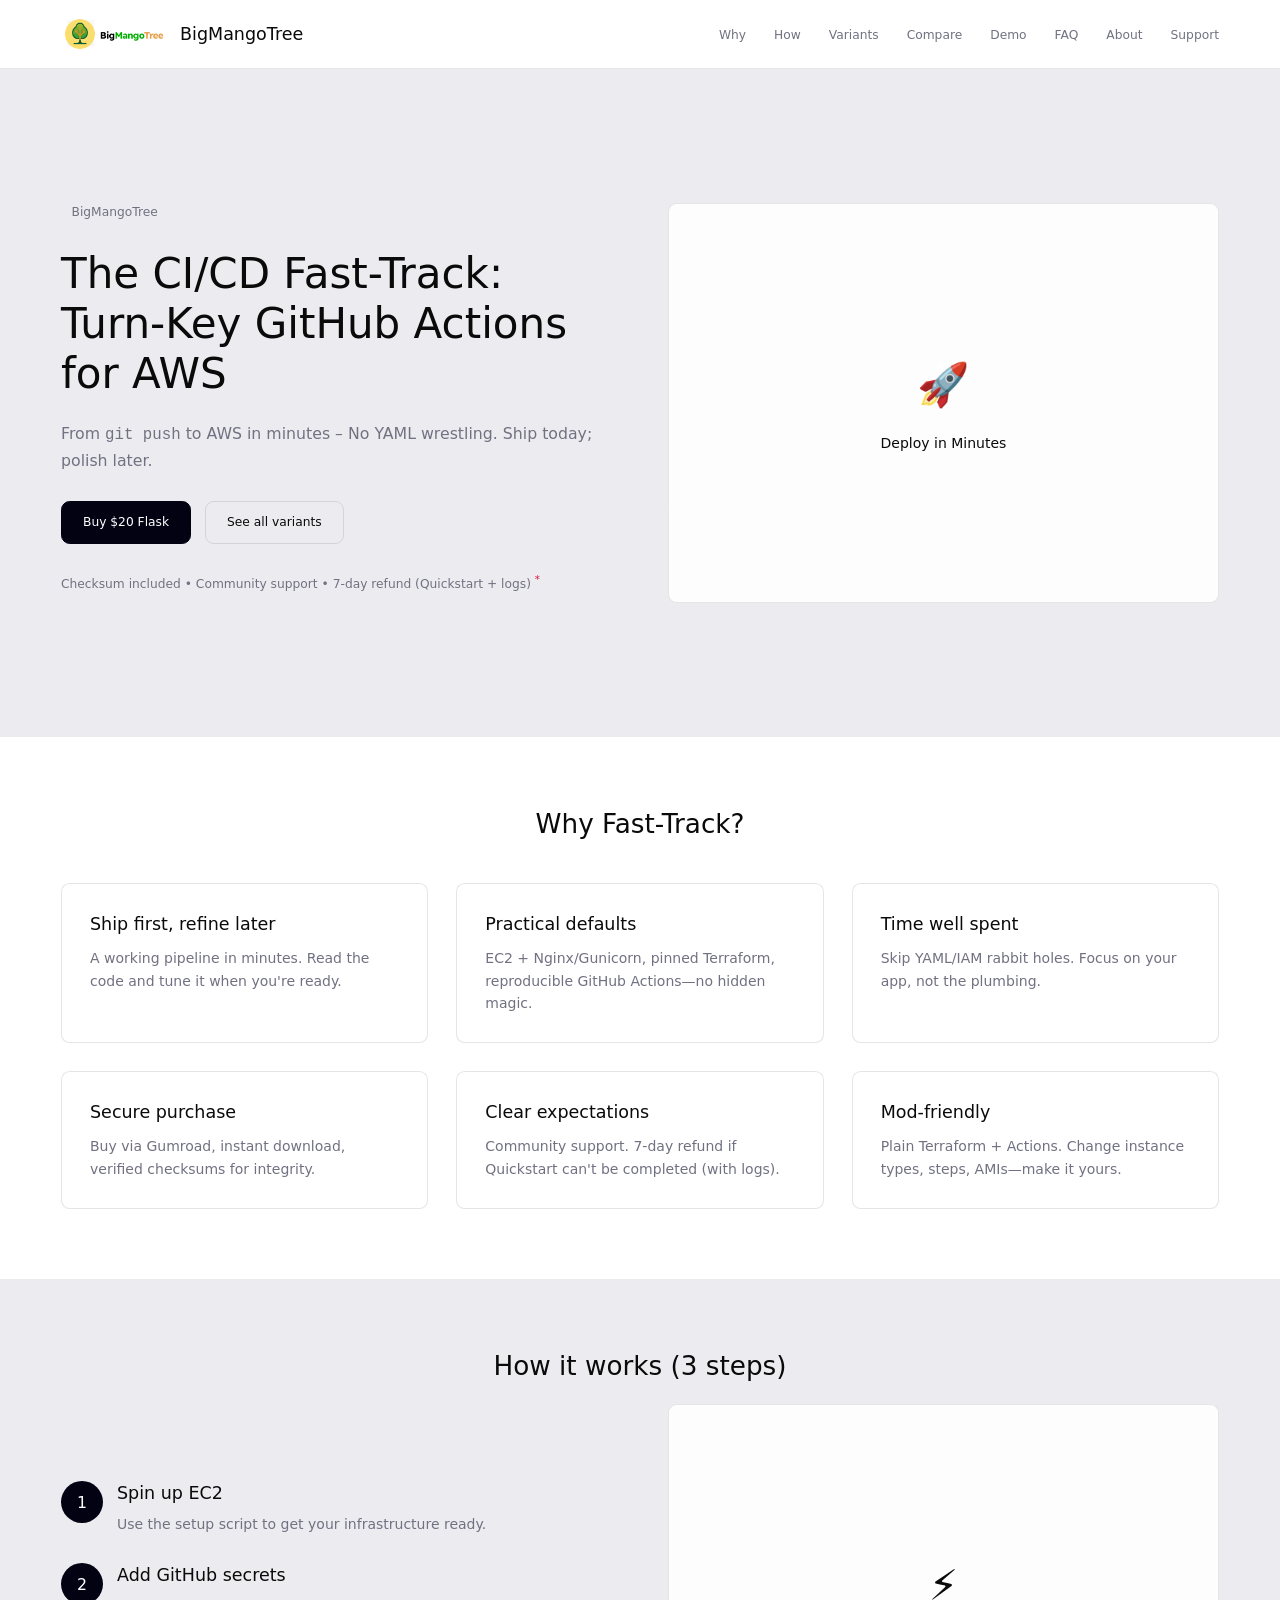
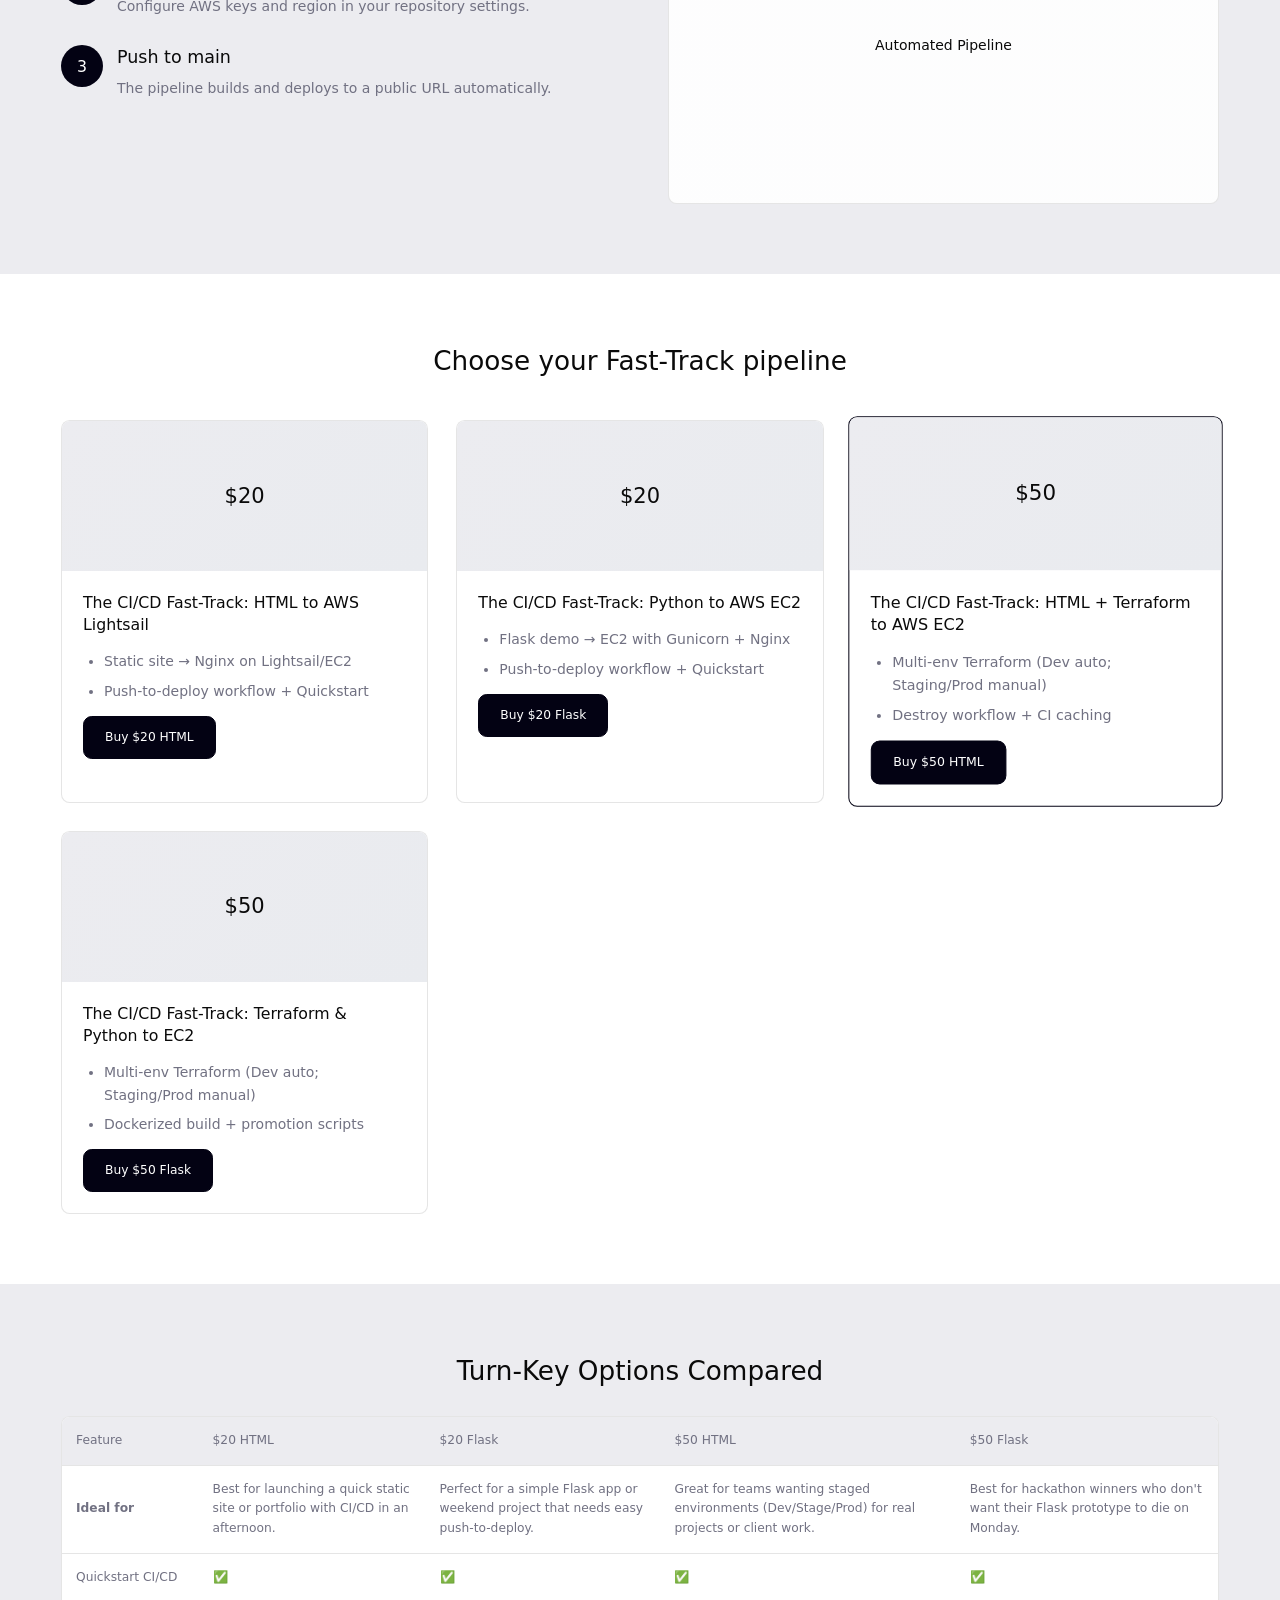
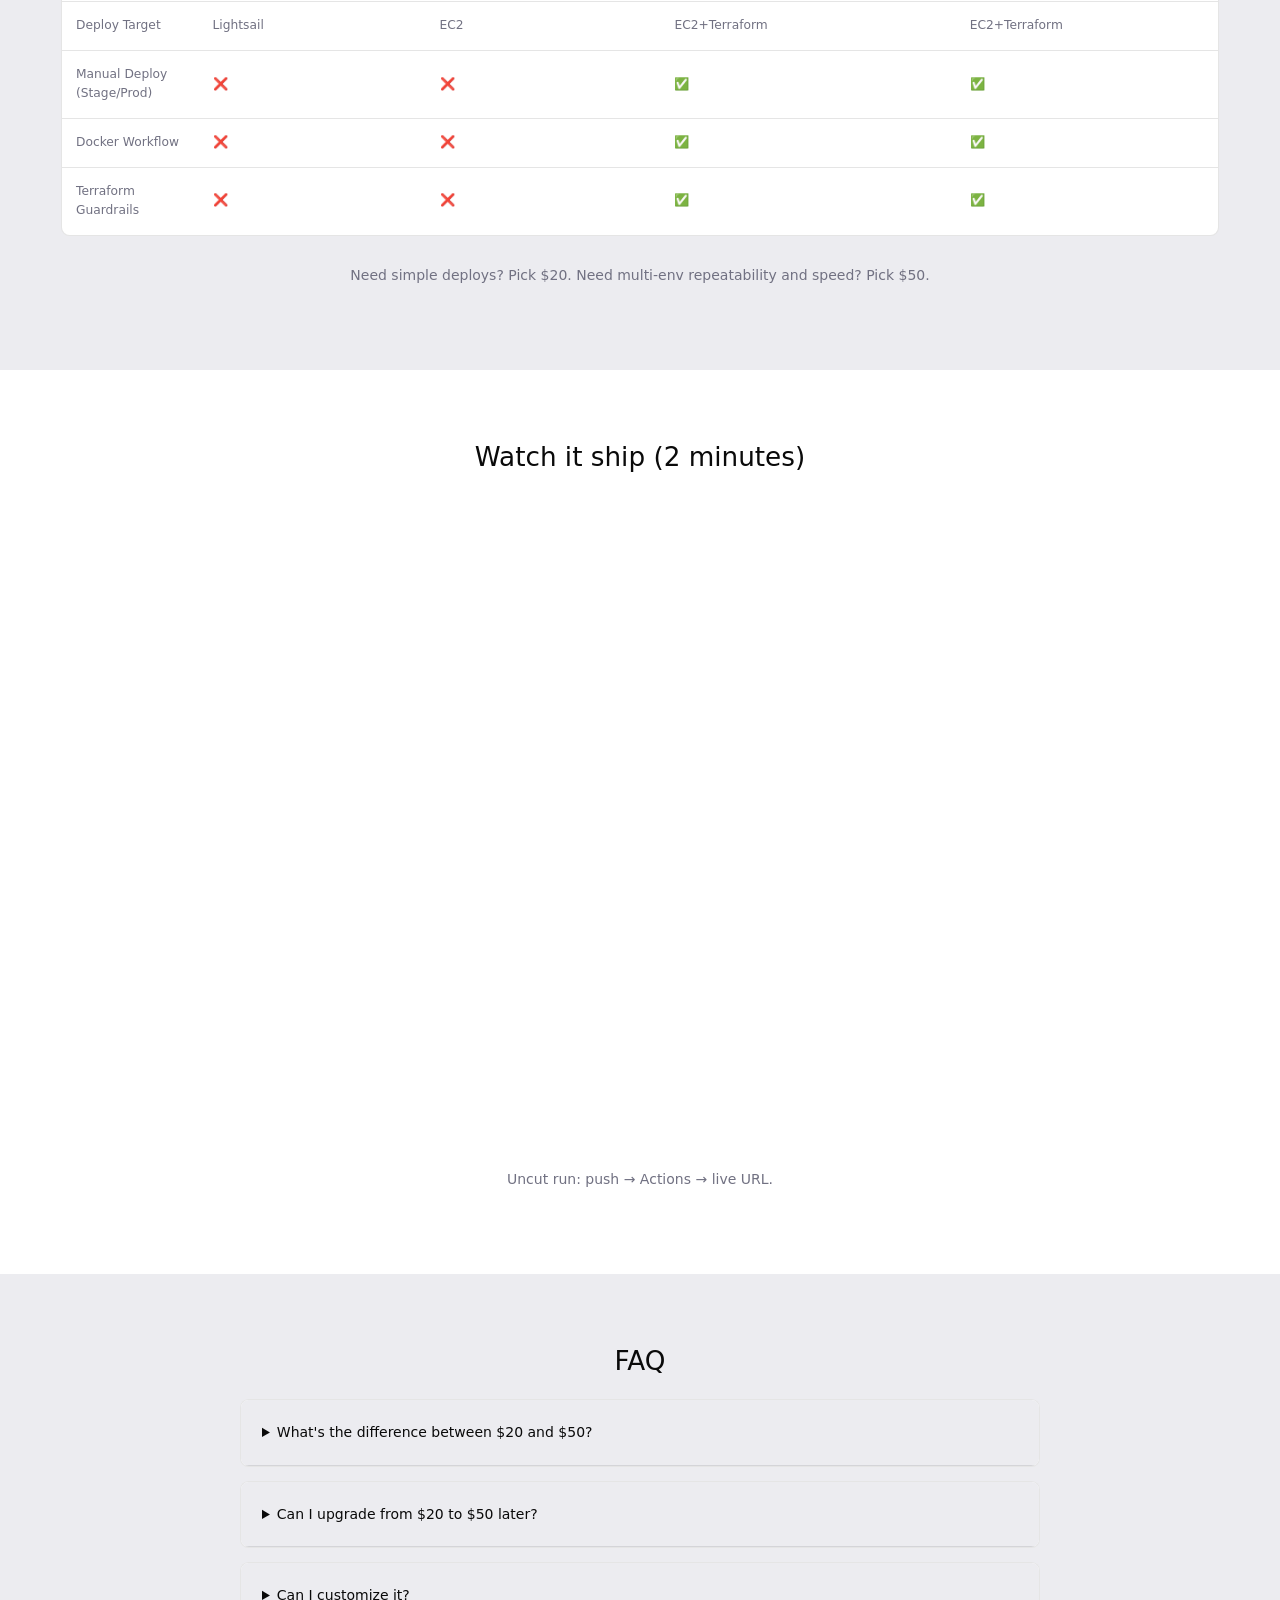
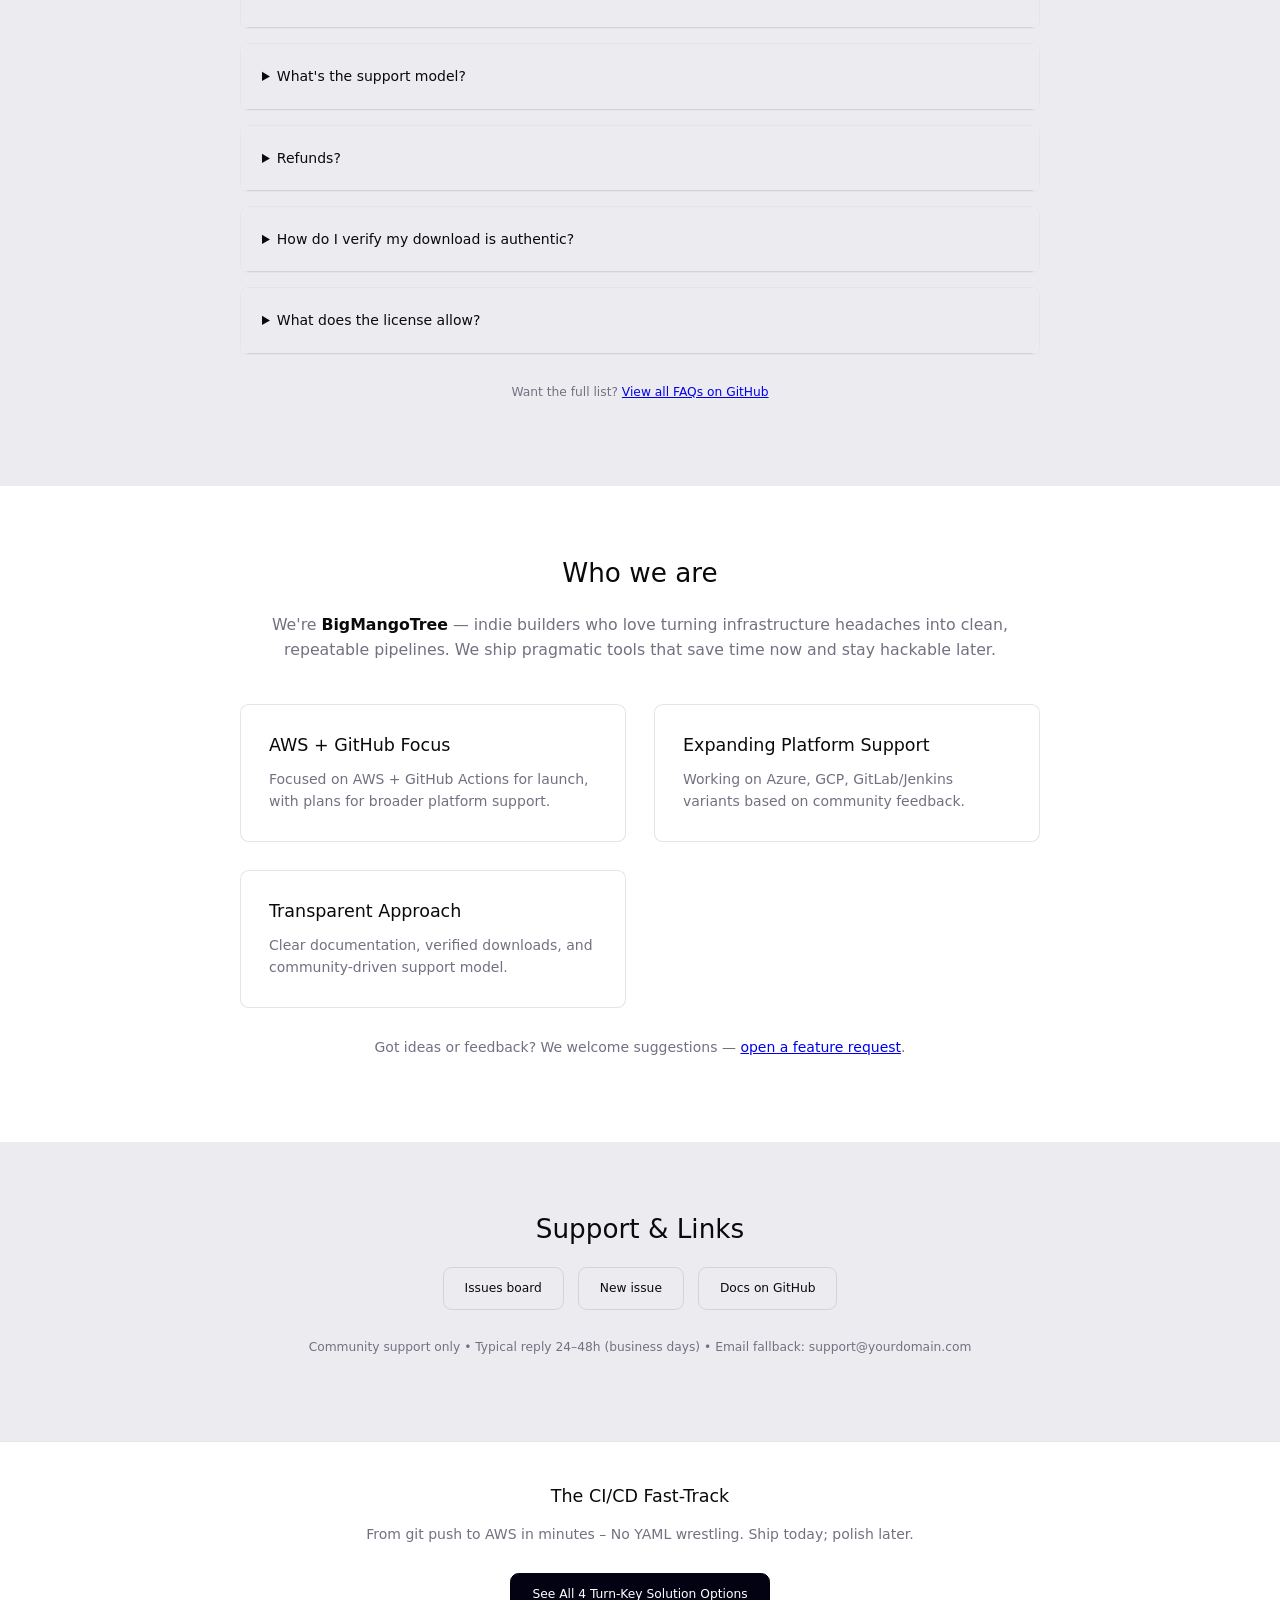
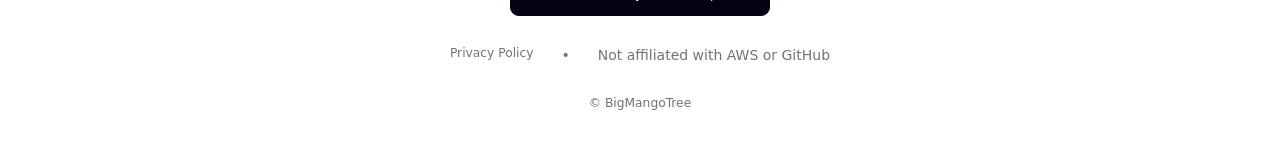
==== commit 3d64e171: "update changes" ====
--- a/index.html
+++ b/index.html
@@ -6,813 +6,14 @@
   <meta name="viewport" content="width=device-width, initial-scale=1" />
   <meta name="description" content="From git push to AWS in minutes – No YAML wrestling. Ship today; polish later." />
   <link rel="canonical" href="https://bigmangotree.github.io/index.html" />
-  <style>
-    @custom-variant dark (&:is(.dark *));
-
-    :root {
-      --font-size: 14px;
-      --background: #ffffff;
-      --foreground: oklch(0.145 0 0);
-      --card: #ffffff;
-      --card-foreground: oklch(0.145 0 0);
-      --popover: oklch(1 0 0);
-      --popover-foreground: oklch(0.145 0 0);
-      --primary: #030213;
-      --primary-foreground: oklch(1 0 0);
-      --secondary: oklch(0.95 0.0058 264.53);
-      --secondary-foreground: #030213;
-      --muted: #ececf0;
-      --muted-foreground: #717182;
-      --accent: #e9ebef;
-      --accent-foreground: #030213;
-      --destructive: #d4183d;
-      --destructive-foreground: #ffffff;
-      --border: rgba(0, 0, 0, 0.1);
-      --input: transparent;
-      --input-background: #f3f3f5;
-      --switch-background: #cbced4;
-      --font-weight-medium: 500;
-      --font-weight-normal: 400;
-      --ring: oklch(0.708 0 0);
-      --chart-1: oklch(0.646 0.222 41.116);
-      --chart-2: oklch(0.6 0.118 184.704);
-      --chart-3: oklch(0.398 0.07 227.392);
-      --chart-4: oklch(0.828 0.189 84.429);
-      --chart-5: oklch(0.769 0.188 70.08);
-      --radius: 0.625rem;
-      --sidebar: oklch(0.985 0 0);
-      --sidebar-foreground: oklch(0.145 0 0);
-      --sidebar-primary: #030213;
-      --sidebar-primary-foreground: oklch(0.985 0 0);
-      --sidebar-accent: oklch(0.97 0 0);
-      --sidebar-accent-foreground: oklch(0.205 0 0);
-      --sidebar-border: oklch(0.922 0 0);
-      --sidebar-ring: oklch(0.708 0 0);
-      
-      /* Text sizes */
-      --text-xs: 0.75rem;
-      --text-sm: 0.875rem;
-      --text-base: 1rem;
-      --text-lg: 1.125rem;
-      --text-xl: 1.25rem;
-      --text-2xl: 1.5rem;
-      --text-3xl: 1.875rem;
-      --text-4xl: 2.25rem;
-      --text-5xl: 3rem;
-    }
-
-    .dark {
-      --background: oklch(0.145 0 0);
-      --foreground: oklch(0.985 0 0);
-      --card: oklch(0.145 0 0);
-      --card-foreground: oklch(0.985 0 0);
-      --popover: oklch(0.145 0 0);
-      --popover-foreground: oklch(0.985 0 0);
-      --primary: oklch(0.985 0 0);
-      --primary-foreground: oklch(0.205 0 0);
-      --secondary: oklch(0.269 0 0);
-      --secondary-foreground: oklch(0.985 0 0);
-      --muted: oklch(0.269 0 0);
-      --muted-foreground: oklch(0.708 0 0);
-      --accent: oklch(0.269 0 0);
-      --accent-foreground: oklch(0.985 0 0);
-      --destructive: oklch(0.396 0.141 25.723);
-      --destructive-foreground: oklch(0.637 0.237 25.331);
-      --border: oklch(0.269 0 0);
-      --input: oklch(0.269 0 0);
-      --ring: oklch(0.439 0 0);
-      --font-weight-medium: 500;
-      --font-weight-normal: 400;
-      --chart-1: oklch(0.488 0.243 264.376);
-      --chart-2: oklch(0.696 0.17 162.48);
-      --chart-3: oklch(0.769 0.188 70.08);
-      --chart-4: oklch(0.627 0.265 303.9);
-      --chart-5: oklch(0.645 0.246 16.439);
-      --sidebar: oklch(0.205 0 0);
-      --sidebar-foreground: oklch(0.985 0 0);
-      --sidebar-primary: oklch(0.488 0.243 264.376);
-      --sidebar-primary-foreground: oklch(0.985 0 0);
-      --sidebar-accent: oklch(0.269 0 0);
-      --sidebar-accent-foreground: oklch(0.985 0 0);
-      --sidebar-border: oklch(0.269 0 0);
-      --sidebar-ring: oklch(0.439 0 0);
-    }
-
-    * {
-      box-sizing: border-box;
-      margin: 0;
-      padding: 0;
-      border-color: var(--border);
-    }
-
-    html {
-      font-size: var(--font-size);
-    }
-
-    body {
-      background: var(--background);
-      color: var(--foreground);
-      font-family: system-ui, -apple-system, BlinkMacSystemFont, 'Segoe UI', Roboto, sans-serif;
-      line-height: 1.6;
-      transition: background-color 0.3s ease, color 0.3s ease;
-    }
-
-    /* Typography */
-    h1 {
-      font-size: var(--text-5xl);
-      font-weight: var(--font-weight-medium);
-      line-height: 1.2;
-      margin-bottom: 1.5rem;
-    }
-
-    h2 {
-      font-size: var(--text-3xl);
-      font-weight: var(--font-weight-medium);
-      line-height: 1.3;
-      margin-bottom: 1.5rem;
-    }
-
-    h3 {
-      font-size: var(--text-xl);
-      font-weight: var(--font-weight-medium);
-      line-height: 1.4;
-      margin-bottom: 1rem;
-    }
-
-    h4 {
-      font-size: var(--text-lg);
-      font-weight: var(--font-weight-medium);
-      line-height: 1.4;
-      margin-bottom: 0.75rem;
-    }
-
-    p {
-      font-size: var(--text-base);
-      font-weight: var(--font-weight-normal);
-      line-height: 1.6;
-      margin-bottom: 1rem;
-      color: var(--muted-foreground);
-    }
-
-    /* Layout */
-    .container {
-      max-width: 1200px;
-      margin: 0 auto;
-      padding: 0 1.5rem;
-    }
-
-    section {
-      padding: 5rem 0;
-    }
-
-    /* Navigation */
-    nav {
-      background: var(--card);
-      border-bottom: 1px solid var(--border);
-      padding: 1rem 0;
-      position: sticky;
-      top: 0;
-      z-index: 1000;
-      backdrop-filter: blur(8px);
-    }
-
-    .nav-container {
-      display: flex;
-      justify-content: space-between;
-      align-items: center;
-      max-width: 1200px;
-      margin: 0 auto;
-      padding: 0 1.5rem;
-    }
-
-    .logo {
-      display: flex;
-      align-items: center;
-      gap: 0.75rem;
-      font-size: var(--text-xl);
-      font-weight: var(--font-weight-medium);
-      color: var(--foreground);
-      text-decoration: none;
-    }
-
-    .logo img {
-      height: 40px;
-      width: auto;
-    }
-
-    .nav-links {
-      display: flex;
-      gap: 2rem;
-      align-items: center;
-      list-style: none;
-    }
-
-    .nav-links a {
-      color: var(--muted-foreground);
-      text-decoration: none;
-      font-weight: var(--font-weight-medium);
-      font-size: var(--text-sm);
-      transition: color 0.2s ease;
-    }
-
-    .nav-links a:hover {
-      color: var(--foreground);
-    }
-
-    /* Dark mode toggle */
-    .theme-toggle {
-      background: var(--muted);
-      border: 1px solid var(--border);
-      border-radius: var(--radius);
-      padding: 0.5rem;
-      cursor: pointer;
-      transition: background-color 0.2s ease;
-    }
-
-    .theme-toggle:hover {
-      background: var(--accent);
-    }
-
-    /* Hero Section */
-    .hero {
-      background: var(--background);
-      padding: 6rem 0;
-      position: relative;
-    }
-
-    .hero-content {
-      display: grid;
-      grid-template-columns: 1fr 1fr;
-      gap: 4rem;
-      align-items: center;
-      min-height: 500px;
-    }
-
-    .hero-text {
-      max-width: 600px;
-    }
-
-    .pill {
-      display: inline-block;
-      padding: 0.375rem 0.75rem;
-      background: var(--muted);
-      color: var(--muted-foreground);
-      border-radius: calc(var(--radius) * 2);
-      font-size: var(--text-sm);
-      font-weight: var(--font-weight-medium);
-      margin-bottom: 1.5rem;
-    }
-
-    .hero-description {
-      font-size: var(--text-lg);
-      color: var(--muted-foreground);
-      margin-bottom: 2rem;
-    }
-
-    .hero-buttons {
-      display: flex;
-      gap: 1rem;
-      margin-bottom: 2rem;
-    }
-
-    /* Buttons */
-    .btn {
-      display: inline-flex;
-      align-items: center;
-      justify-content: center;
-      padding: 0.75rem 1.5rem;
-      border-radius: var(--radius);
-      text-decoration: none;
-      font-weight: var(--font-weight-medium);
-      font-size: var(--text-sm);
-      transition: all 0.2s ease;
-      border: 1px solid transparent;
-      cursor: pointer;
-    }
-
-    .btn-primary {
-      background: var(--primary);
-      color: var(--primary-foreground);
-      border-color: var(--primary);
-    }
-
-    .btn-primary:hover {
-      opacity: 0.9;
-      transform: translateY(-1px);
-    }
-
-    .btn-secondary {
-      background: transparent;
-      color: var(--foreground);
-      border-color: var(--border);
-    }
-
-    .btn-secondary:hover {
-      background: var(--muted);
-    }
-
-    .btn-ghost {
-      background: transparent;
-      color: var(--muted-foreground);
-    }
-
-    .btn-ghost:hover {
-      background: var(--muted);
-      color: var(--foreground);
-    }
-
-    /* Hero Visual */
-    .hero-visual {
-      width: 100%;
-      height: 400px;
-      background: var(--card);
-      border: 1px solid var(--border);
-      border-radius: var(--radius);
-      display: flex;
-      align-items: center;
-      justify-content: center;
-      position: relative;
-      overflow: hidden;
-    }
-
-    .hero-visual::before {
-      content: '';
-      position: absolute;
-      inset: 0;
-      background: linear-gradient(45deg, var(--muted), var(--accent));
-      opacity: 0.1;
-    }
-
-    .hero-visual-content {
-      text-align: center;
-      z-index: 1;
-    }
-
-    .hero-visual-icon {
-      font-size: 3rem;
-      margin-bottom: 1rem;
-    }
-
-    .hero-visual-text {
-      font-weight: var(--font-weight-medium);
-      color: var(--foreground);
-    }
-
-    /* Cards */
-    .cards-grid {
-      display: grid;
-      grid-template-columns: repeat(auto-fit, minmax(300px, 1fr));
-      gap: 2rem;
-      margin-top: 3rem;
-    }
-
-    .card {
-      background: var(--card);
-      border: 1px solid var(--border);
-      border-radius: var(--radius);
-      padding: 2rem;
-      transition: all 0.2s ease;
-    }
-
-    .card:hover {
-      transform: translateY(-2px);
-      box-shadow: 0 8px 25px rgba(0, 0, 0, 0.1);
-    }
-
-    .card h3 {
-      color: var(--card-foreground);
-      margin-bottom: 0.75rem;
-    }
-
-    .card p {
-      color: var(--muted-foreground);
-      margin-bottom: 0;
-    }
-
-    /* How it works */
-    .how-it-works {
-      display: grid;
-      grid-template-columns: 1fr 1fr;
-      gap: 4rem;
-      align-items: center;
-    }
-
-    .steps-list {
-      counter-reset: step-counter;
-    }
-
-    .step {
-      counter-increment: step-counter;
-      margin-bottom: 2rem;
-      position: relative;
-      padding-left: 4rem;
-    }
-
-    .step::before {
-      content: counter(step-counter);
-      position: absolute;
-      left: 0;
-      top: 0;
-      width: 3rem;
-      height: 3rem;
-      background: var(--primary);
-      color: var(--primary-foreground);
-      border-radius: 50%;
-      display: flex;
-      align-items: center;
-      justify-content: center;
-      font-weight: var(--font-weight-medium);
-      font-size: var(--text-lg);
-    }
-
-    .step h3 {
-      color: var(--foreground);
-      margin-bottom: 0.5rem;
-    }
-
-    .step p {
-      color: var(--muted-foreground);
-      margin-bottom: 0;
-    }
-
-    /* Product variants */
-    .variants-grid {
-      display: grid;
-      grid-template-columns: repeat(auto-fit, minmax(280px, 1fr));
-      gap: 2rem;
-      margin-top: 3rem;
-    }
-
-    .product-card {
-      background: var(--card);
-      border: 1px solid var(--border);
-      border-radius: var(--radius);
-      overflow: hidden;
-      transition: all 0.2s ease;
-    }
-
-    .product-card:hover {
-      transform: translateY(-4px);
-      box-shadow: 0 12px 30px rgba(0, 0, 0, 0.15);
-      border-color: var(--primary);
-    }
-
-    .product-card.featured {
-      border-color: var(--primary);
-      transform: scale(1.02);
-    }
-
-    .product-image {
-      height: 150px;
-      background: linear-gradient(135deg, var(--muted), var(--accent));
-      display: flex;
-      align-items: center;
-      justify-content: center;
-      color: var(--foreground);
-      font-size: var(--text-2xl);
-      font-weight: var(--font-weight-medium);
-    }
-
-    .product-content {
-      padding: 1.5rem;
-    }
-
-    .product-content h3 {
-      color: var(--card-foreground);
-      margin-bottom: 1rem;
-      font-size: var(--text-lg);
-    }
-
-    .product-content ul {
-      margin: 1rem 0;
-      padding-left: 1.5rem;
-      color: var(--muted-foreground);
-    }
-
-    .product-content li {
-      margin-bottom: 0.5rem;
-    }
-
-    /* Comparison table */
-    .comparison-table {
-      background: var(--card);
-      border: 1px solid var(--border);
-      border-radius: var(--radius);
-      overflow: hidden;
-      margin-top: 2rem;
-    }
-
-    .comparison-table table {
-      width: 100%;
-      border-collapse: collapse;
-    }
-
-    .comparison-table th {
-      background: var(--muted);
-      color: var(--muted-foreground);
-      padding: 1rem;
-      text-align: left;
-      font-weight: var(--font-weight-medium);
-      font-size: var(--text-sm);
-      border-bottom: 1px solid var(--border);
-    }
-
-    .comparison-table td {
-      padding: 1rem;
-      border-bottom: 1px solid var(--border);
-      color: var(--muted-foreground);
-      font-size: var(--text-sm);
-    }
-
-    .comparison-table tr:last-child td {
-      border-bottom: none;
-    }
-
-    .checkmark {
-      color: var(--chart-4);
-      font-weight: var(--font-weight-medium);
-    }
-
-    /* FAQ */
-    .faq-container {
-      max-width: 800px;
-      margin: 0 auto;
-    }
-
-    .faq-item {
-      background: var(--card);
-      border: 1px solid var(--border);
-      border-radius: var(--radius);
-      margin-bottom: 1rem;
-      overflow: hidden;
-    }
-
-    .faq-item summary {
-      padding: 1.5rem;
-      cursor: pointer;
-      font-weight: var(--font-weight-medium);
-      background: var(--muted);
-      color: var(--foreground);
-      transition: background-color 0.2s ease;
-      border-bottom: 1px solid var(--border);
-    }
-
-    .faq-item summary:hover {
-      background: var(--accent);
-    }
-
-    .faq-content {
-      padding: 1.5rem;
-      color: var(--muted-foreground);
-    }
-
-    .faq-content p {
-      margin-bottom: 1rem;
-    }
-
-    .faq-content p:last-child {
-      margin-bottom: 0;
-    }
-
-    .faq-content ul {
-      margin: 1rem 0;
-      padding-left: 1.5rem;
-    }
-
-    .faq-content li {
-      margin-bottom: 0.5rem;
-    }
-
-    .faq-content code {
-      background: var(--muted);
-      padding: 0.25rem 0.5rem;
-      border-radius: calc(var(--radius) / 2);
-      font-size: var(--text-sm);
-    }
-
-    /* Footer */
-    footer {
-      background: var(--card);
-      border-top: 1px solid var(--border);
-      padding: 3rem 0 1rem;
-      text-align: center;
-    }
-
-    .footer-content {
-      margin-bottom: 2rem;
-    }
-
-    .footer-content h3 {
-      color: var(--foreground);
-      margin-bottom: 1rem;
-    }
-
-    .footer-links {
-      display: flex;
-      justify-content: center;
-      gap: 2rem;
-      margin-bottom: 2rem;
-      flex-wrap: wrap;
-    }
-
-    .footer-links a {
-      color: var(--muted-foreground);
-      text-decoration: none;
-      font-size: var(--text-sm);
-      transition: color 0.2s ease;
-    }
-
-    .footer-links a:hover {
-      color: var(--foreground);
-    }
-
-    /* Scroll to top button */
-    #scrollTopBtn {
-      display: none;
-      position: fixed;
-      bottom: 2rem;
-      right: 2rem;
-      z-index: 99;
-      border: 1px solid var(--border);
-      background: var(--card);
-      color: var(--foreground);
-      cursor: pointer;
-      padding: 1rem;
-      border-radius: 50%;
-      box-shadow: 0 4px 12px rgba(0, 0, 0, 0.15);
-      transition: all 0.2s ease;
-      font-size: var(--text-lg);
-    }
-
-    #scrollTopBtn:hover {
-      background: var(--muted);
-      transform: scale(1.1);
-    }
-
-    /* Modal styles */
-    .modal-overlay {
-      position: fixed;
-      inset: 0;
-      display: none;
-      background: rgba(0, 0, 0, 0.5);
-      align-items: center;
-      justify-content: center;
-      padding: 1.5rem;
-      z-index: 1000;
-    }
-
-    .modal-overlay[aria-hidden="false"] {
-      display: flex;
-    }
-
-    .modal-dialog {
-      background: var(--card);
-      border: 1px solid var(--border);
-      border-radius: var(--radius);
-      max-width: 600px;
-      width: 100%;
-      box-shadow: 0 10px 25px rgba(0, 0, 0, 0.15);
-      padding: 2rem;
-      position: relative;
-      max-height: 90vh;
-      overflow-y: auto;
-    }
-
-    .modal-close {
-      position: absolute;
-      top: 1rem;
-      right: 1rem;
-      border: 1px solid var(--border);
-      background: var(--muted);
-      color: var(--foreground);
-      border-radius: calc(var(--radius) / 2);
-      width: 2rem;
-      height: 2rem;
-      cursor: pointer;
-      display: flex;
-      align-items: center;
-      justify-content: center;
-      transition: background-color 0.2s ease;
-    }
-
-    .modal-close:hover {
-      background: var(--accent);
-    }
-
-    .modal-content h3 {
-      color: var(--foreground);
-      margin-bottom: 1rem;
-    }
-
-    .modal-content p {
-      color: var(--muted-foreground);
-      margin-bottom: 1rem;
-    }
-
-    /* Responsive design */
-    @media (max-width: 768px) {
-      .container {
-        padding: 0 1rem;
-      }
-
-      .nav-container {
-        padding: 0 1rem;
-      }
-
-      .nav-links {
-        display: none;
-      }
-
-      .hero-content {
-        grid-template-columns: 1fr;
-        text-align: center;
-        gap: 2rem;
-      }
-
-      .hero {
-        padding: 4rem 0;
-      }
-
-      h1 {
-        font-size: var(--text-3xl);
-      }
-
-      h2 {
-        font-size: var(--text-2xl);
-      }
-
-      .how-it-works {
-        grid-template-columns: 1fr;
-        gap: 2rem;
-      }
-
-      .hero-buttons {
-        justify-content: center;
-        flex-wrap: wrap;
-      }
-
-      .cards-grid,
-      .variants-grid {
-        grid-template-columns: 1fr;
-      }
-
-      .comparison-table {
-        overflow-x: auto;
-      }
-
-      .footer-links {
-        flex-direction: column;
-        gap: 1rem;
-      }
-
-      section {
-        padding: 3rem 0;
-      }
-    }
-
-    /* Section backgrounds */
-    section:nth-child(even) {
-      background: var(--muted);
-    }
-
-    /* Text centering for sections */
-    .text-center {
-      text-align: center;
-    }
-
-    .text-center h2 {
-      color: var(--foreground);
-    }
-
-    /* Additional utility classes */
-    .text-muted {
-      color: var(--muted-foreground);
-    }
-
-    .text-foreground {
-      color: var(--foreground);
-    }
-
-    .bg-card {
-      background: var(--card);
-    }
-
-    /* Support section buttons */
-    .support-buttons {
-      display: flex;
-      justify-content: center;
-      gap: 1rem;
-      margin-bottom: 2rem;
-      flex-wrap: wrap;
-    }
-  </style>
+  <link rel="stylesheet" href="styles/main.css" />
 </head>
 <body>
   <!-- Navigation -->
   <nav>
     <div class="nav-container">
       <a href="#hero" class="logo">
-        <img src="data:image/svg+xml,<svg xmlns='http://www.w3.org/2000/svg' viewBox='0 0 100 100'><circle cx='50' cy='50' r='40' fill='%23FFD700'/><circle cx='50' cy='40' r='25' fill='%2348BB78'/><rect x='47' y='30' width='6' height='30' fill='%238B4513'/></svg>" alt="BigMangoTree Logo">
+        <img src="images/bigmangotree-logo.png" alt="BigMangoTree Logo">
         BigMangoTree
       </a>
       <ul class="nav-links">
@@ -824,11 +25,6 @@
         <li><a href="#faq">FAQ</a></li>
         <li><a href="#who">About</a></li>
         <li><a href="#support">Support</a></li>
-        <li>
-          <button class="theme-toggle" onclick="toggleTheme()" title="Toggle dark mode">
-            <span id="theme-icon">🌙</span>
-          </button>
-        </li>
       </ul>
     </div>
   </nav>
@@ -1280,132 +476,6 @@
     </div>
   </div>
 
-  <script>
-    // Theme toggle functionality
-    function toggleTheme() {
-      const body = document.body;
-      const themeIcon = document.getElementById('theme-icon');
-      
-      if (body.classList.contains('dark')) {
-        body.classList.remove('dark');
-        themeIcon.textContent = '🌙';
-        localStorage.setItem('theme', 'light');
-      } else {
-        body.classList.add('dark');
-        themeIcon.textContent = '☀️';
-        localStorage.setItem('theme', 'dark');
-      }
-    }
-
-    // Initialize theme from localStorage
-    function initTheme() {
-      const savedTheme = localStorage.getItem('theme');
-      const prefersDark = window.matchMedia('(prefers-color-scheme: dark)').matches;
-      const themeIcon = document.getElementById('theme-icon');
-      
-      if (savedTheme === 'dark' || (!savedTheme && prefersDark)) {
-        document.body.classList.add('dark');
-        themeIcon.textContent = '☀️';
-      } else {
-        themeIcon.textContent = '🌙';
-      }
-    }
-
-    // Modal functionality
-    (function () {
-      const ACTIVE_CLASS = 'is-open';
-      let lastTrigger = null;
-
-      function openModal(modal, trigger) {
-        if (!modal) return;
-        lastTrigger = trigger || null;
-        modal.setAttribute('aria-hidden', 'false');
-        modal.classList.add(ACTIVE_CLASS);
-
-        const closeBtn = modal.querySelector('[data-modal-close], .modal-close');
-        if (closeBtn) closeBtn.focus();
-
-        document.addEventListener('keydown', onEsc);
-        modal.addEventListener('click', onBackdrop);
-      }
-
-      function closeModal(modal) {
-        if (!modal) return;
-        modal.setAttribute('aria-hidden', 'true');
-        modal.classList.remove(ACTIVE_CLASS);
-
-        document.removeEventListener('keydown', onEsc);
-        modal.removeEventListener('click', onBackdrop);
-
-        if (lastTrigger && typeof lastTrigger.focus === 'function') {
-          try { lastTrigger.focus(); } catch (e) {}
-        }
-        lastTrigger = null;
-      }
-
-      function onEsc(e) {
-        if (e.key === 'Escape') {
-          const open = document.querySelector('.modal-overlay[aria-hidden="false"]');
-          if (open) closeModal(open);
-        }
-      }
-
-      function onBackdrop(e) {
-        if (e.target.classList && e.target.classList.contains('modal-overlay')) {
-          closeModal(e.target);
-        }
-      }
-
-      document.addEventListener('click', function (e) {
-        const openEl = e.target.closest('[data-modal-open]');
-        if (openEl) {
-          e.preventDefault();
-          const selector = openEl.getAttribute('data-modal-open');
-          const modal = document.querySelector(selector);
-          openModal(modal, openEl);
-          return;
-        }
-
-        const closeEl = e.target.closest('[data-modal-close]');
-        if (closeEl) {
-          e.preventDefault();
-          const modal = e.target.closest('.modal-overlay');
-          if (modal) closeModal(modal);
-        }
-      });
-    })();
-
-    // Scroll to top functionality
-    const scrollTopBtn = document.getElementById("scrollTopBtn");
-
-    window.onscroll = function() {
-      if (document.body.scrollTop > 200 || document.documentElement.scrollTop > 200) {
-        scrollTopBtn.style.display = "block";
-      } else {
-        scrollTopBtn.style.display = "none";
-      }
-    };
-
-    scrollTopBtn.onclick = function() {
-      window.scrollTo({ top: 0, behavior: 'smooth' });
-    };
-
-    // Smooth scrolling for navigation links
-    document.querySelectorAll('a[href^="#"]').forEach(anchor => {
-      anchor.addEventListener('click', function (e) {
-        const target = document.querySelector(this.getAttribute('href'));
-        if (target) {
-          e.preventDefault();
-          target.scrollIntoView({
-            behavior: 'smooth',
-            block: 'start'
-          });
-        }
-      });
-    });
-
-    // Initialize theme on page load
-    document.addEventListener('DOMContentLoaded', initTheme);
-  </script>
+  <script src="scripts/main.js"></script>
 </body>
 </html>
--- a/styles/main.css
+++ b/styles/main.css
@@ -0,0 +1,745 @@
+:root {
+  --font-size: 14px;
+  --background: #ffffff;
+  --foreground: oklch(0.145 0 0);
+  --card: #ffffff;
+  --card-foreground: oklch(0.145 0 0);
+  --popover: oklch(1 0 0);
+  --popover-foreground: oklch(0.145 0 0);
+  --primary: #030213;
+  --primary-foreground: oklch(1 0 0);
+  --secondary: oklch(0.95 0.0058 264.53);
+  --secondary-foreground: #030213;
+  --muted: #ececf0;
+  --muted-foreground: #717182;
+  --accent: #e9ebef;
+  --accent-foreground: #030213;
+  --destructive: #d4183d;
+  --destructive-foreground: #ffffff;
+  --border: rgba(0, 0, 0, 0.1);
+  --input: transparent;
+  --input-background: #f3f3f5;
+  --switch-background: #cbced4;
+  --font-weight-medium: 500;
+  --font-weight-normal: 400;
+  --ring: oklch(0.708 0 0);
+  --chart-1: oklch(0.646 0.222 41.116);
+  --chart-2: oklch(0.6 0.118 184.704);
+  --chart-3: oklch(0.398 0.07 227.392);
+  --chart-4: oklch(0.828 0.189 84.429);
+  --chart-5: oklch(0.769 0.188 70.08);
+  --radius: 0.625rem;
+  --sidebar: oklch(0.985 0 0);
+  --sidebar-foreground: oklch(0.145 0 0);
+  --sidebar-primary: #030213;
+  --sidebar-primary-foreground: oklch(0.985 0 0);
+  --sidebar-accent: oklch(0.97 0 0);
+  --sidebar-accent-foreground: oklch(0.205 0 0);
+  --sidebar-border: oklch(0.922 0 0);
+  --sidebar-ring: oklch(0.708 0 0);
+  
+  /* Text sizes */
+  --text-xs: 0.75rem;
+  --text-sm: 0.875rem;
+  --text-base: 1rem;
+  --text-lg: 1.125rem;
+  --text-xl: 1.25rem;
+  --text-2xl: 1.5rem;
+  --text-3xl: 1.875rem;
+  --text-4xl: 2.25rem;
+  --text-5xl: 3rem;
+}
+
+* {
+  box-sizing: border-box;
+  margin: 0;
+  padding: 0;
+  border-color: var(--border);
+}
+
+html {
+  font-size: var(--font-size);
+}
+
+body {
+  background: var(--background);
+  color: var(--foreground);
+  font-family: system-ui, -apple-system, BlinkMacSystemFont, 'Segoe UI', Roboto, sans-serif;
+  line-height: 1.6;
+  transition: background-color 0.3s ease, color 0.3s ease;
+}
+
+/* Typography */
+h1 {
+  font-size: var(--text-5xl);
+  font-weight: var(--font-weight-medium);
+  line-height: 1.2;
+  margin-bottom: 1.5rem;
+}
+
+h2 {
+  font-size: var(--text-3xl);
+  font-weight: var(--font-weight-medium);
+  line-height: 1.3;
+  margin-bottom: 1.5rem;
+}
+
+h3 {
+  font-size: var(--text-xl);
+  font-weight: var(--font-weight-medium);
+  line-height: 1.4;
+  margin-bottom: 1rem;
+}
+
+h4 {
+  font-size: var(--text-lg);
+  font-weight: var(--font-weight-medium);
+  line-height: 1.4;
+  margin-bottom: 0.75rem;
+}
+
+p {
+  font-size: var(--text-base);
+  font-weight: var(--font-weight-normal);
+  line-height: 1.6;
+  margin-bottom: 1rem;
+  color: var(--muted-foreground);
+}
+
+/* Layout */
+.container {
+  max-width: 1200px;
+  margin: 0 auto;
+  padding: 0 1.5rem;
+}
+
+section {
+  padding: 5rem 0;
+}
+
+/* Navigation */
+nav {
+  background: var(--card);
+  border-bottom: 1px solid var(--border);
+  padding: 1rem 0;
+  position: sticky;
+  top: 0;
+  z-index: 1000;
+  backdrop-filter: blur(8px);
+}
+
+.nav-container {
+  display: flex;
+  justify-content: space-between;
+  align-items: center;
+  max-width: 1200px;
+  margin: 0 auto;
+  padding: 0 1.5rem;
+}
+
+.logo {
+  display: flex;
+  align-items: center;
+  gap: 0.75rem;
+  font-size: var(--text-xl);
+  font-weight: var(--font-weight-medium);
+  color: var(--foreground);
+  text-decoration: none;
+}
+
+.logo img {
+  height: 40px;
+  width: auto;
+}
+
+.nav-links {
+  display: flex;
+  gap: 2rem;
+  align-items: center;
+  list-style: none;
+}
+
+.nav-links a {
+  color: var(--muted-foreground);
+  text-decoration: none;
+  font-weight: var(--font-weight-medium);
+  font-size: var(--text-sm);
+  transition: color 0.2s ease;
+}
+
+.nav-links a:hover {
+  color: var(--foreground);
+}
+
+/* Hero Section */
+.hero {
+  background: var(--background);
+  padding: 6rem 0;
+  position: relative;
+}
+
+.hero-content {
+  display: grid;
+  grid-template-columns: 1fr 1fr;
+  gap: 4rem;
+  align-items: center;
+  min-height: 500px;
+}
+
+.hero-text {
+  max-width: 600px;
+}
+
+.pill {
+  display: inline-block;
+  padding: 0.375rem 0.75rem;
+  background: var(--muted);
+  color: var(--muted-foreground);
+  border-radius: calc(var(--radius) * 2);
+  font-size: var(--text-sm);
+  font-weight: var(--font-weight-medium);
+  margin-bottom: 1.5rem;
+}
+
+.hero-description {
+  font-size: var(--text-lg);
+  color: var(--muted-foreground);
+  margin-bottom: 2rem;
+}
+
+.hero-buttons {
+  display: flex;
+  gap: 1rem;
+  margin-bottom: 2rem;
+}
+
+/* Buttons */
+.btn {
+  display: inline-flex;
+  align-items: center;
+  justify-content: center;
+  padding: 0.75rem 1.5rem;
+  border-radius: var(--radius);
+  text-decoration: none;
+  font-weight: var(--font-weight-medium);
+  font-size: var(--text-sm);
+  transition: all 0.2s ease;
+  border: 1px solid transparent;
+  cursor: pointer;
+}
+
+.btn-primary {
+  background: var(--primary);
+  color: var(--primary-foreground);
+  border-color: var(--primary);
+}
+
+.btn-primary:hover {
+  opacity: 0.9;
+  transform: translateY(-1px);
+}
+
+.btn-secondary {
+  background: transparent;
+  color: var(--foreground);
+  border-color: var(--border);
+}
+
+.btn-secondary:hover {
+  background: var(--muted);
+}
+
+.btn-ghost {
+  background: transparent;
+  color: var(--muted-foreground);
+}
+
+.btn-ghost:hover {
+  background: var(--muted);
+  color: var(--foreground);
+}
+
+/* Hero Visual */
+.hero-visual {
+  width: 100%;
+  height: 400px;
+  background: var(--card);
+  border: 1px solid var(--border);
+  border-radius: var(--radius);
+  display: flex;
+  align-items: center;
+  justify-content: center;
+  position: relative;
+  overflow: hidden;
+}
+
+.hero-visual::before {
+  content: '';
+  position: absolute;
+  inset: 0;
+  background: linear-gradient(45deg, var(--muted), var(--accent));
+  opacity: 0.1;
+}
+
+.hero-visual-content {
+  text-align: center;
+  z-index: 1;
+}
+
+.hero-visual-icon {
+  font-size: 3rem;
+  margin-bottom: 1rem;
+}
+
+.hero-visual-text {
+  font-weight: var(--font-weight-medium);
+  color: var(--foreground);
+}
+
+/* Cards */
+.cards-grid {
+  display: grid;
+  grid-template-columns: repeat(auto-fit, minmax(300px, 1fr));
+  gap: 2rem;
+  margin-top: 3rem;
+}
+
+.card {
+  background: var(--card);
+  border: 1px solid var(--border);
+  border-radius: var(--radius);
+  padding: 2rem;
+  transition: all 0.2s ease;
+}
+
+.card:hover {
+  transform: translateY(-2px);
+  box-shadow: 0 8px 25px rgba(0, 0, 0, 0.1);
+}
+
+.card h3 {
+  color: var(--card-foreground);
+  margin-bottom: 0.75rem;
+}
+
+.card p {
+  color: var(--muted-foreground);
+  margin-bottom: 0;
+}
+
+/* How it works */
+.how-it-works {
+  display: grid;
+  grid-template-columns: 1fr 1fr;
+  gap: 4rem;
+  align-items: center;
+}
+
+.steps-list {
+  counter-reset: step-counter;
+}
+
+.step {
+  counter-increment: step-counter;
+  margin-bottom: 2rem;
+  position: relative;
+  padding-left: 4rem;
+}
+
+.step::before {
+  content: counter(step-counter);
+  position: absolute;
+  left: 0;
+  top: 0;
+  width: 3rem;
+  height: 3rem;
+  background: var(--primary);
+  color: var(--primary-foreground);
+  border-radius: 50%;
+  display: flex;
+  align-items: center;
+  justify-content: center;
+  font-weight: var(--font-weight-medium);
+  font-size: var(--text-lg);
+}
+
+.step h3 {
+  color: var(--foreground);
+  margin-bottom: 0.5rem;
+}
+
+.step p {
+  color: var(--muted-foreground);
+  margin-bottom: 0;
+}
+
+/* Product variants */
+.variants-grid {
+  display: grid;
+  grid-template-columns: repeat(auto-fit, minmax(280px, 1fr));
+  gap: 2rem;
+  margin-top: 3rem;
+}
+
+.product-card {
+  background: var(--card);
+  border: 1px solid var(--border);
+  border-radius: var(--radius);
+  overflow: hidden;
+  transition: all 0.2s ease;
+}
+
+.product-card:hover {
+  transform: translateY(-4px);
+  box-shadow: 0 12px 30px rgba(0, 0, 0, 0.15);
+  border-color: var(--primary);
+}
+
+.product-card.featured {
+  border-color: var(--primary);
+  transform: scale(1.02);
+}
+
+.product-image {
+  height: 150px;
+  background: linear-gradient(135deg, var(--muted), var(--accent));
+  display: flex;
+  align-items: center;
+  justify-content: center;
+  color: var(--foreground);
+  font-size: var(--text-2xl);
+  font-weight: var(--font-weight-medium);
+}
+
+.product-content {
+  padding: 1.5rem;
+}
+
+.product-content h3 {
+  color: var(--card-foreground);
+  margin-bottom: 1rem;
+  font-size: var(--text-lg);
+}
+
+.product-content ul {
+  margin: 1rem 0;
+  padding-left: 1.5rem;
+  color: var(--muted-foreground);
+}
+
+.product-content li {
+  margin-bottom: 0.5rem;
+}
+
+/* Comparison table */
+.comparison-table {
+  background: var(--card);
+  border: 1px solid var(--border);
+  border-radius: var(--radius);
+  overflow: hidden;
+  margin-top: 2rem;
+}
+
+.comparison-table table {
+  width: 100%;
+  border-collapse: collapse;
+}
+
+.comparison-table th {
+  background: var(--muted);
+  color: var(--muted-foreground);
+  padding: 1rem;
+  text-align: left;
+  font-weight: var(--font-weight-medium);
+  font-size: var(--text-sm);
+  border-bottom: 1px solid var(--border);
+}
+
+.comparison-table td {
+  padding: 1rem;
+  border-bottom: 1px solid var(--border);
+  color: var(--muted-foreground);
+  font-size: var(--text-sm);
+}
+
+.comparison-table tr:last-child td {
+  border-bottom: none;
+}
+
+.checkmark {
+  color: var(--chart-4);
+  font-weight: var(--font-weight-medium);
+}
+
+/* FAQ */
+.faq-container {
+  max-width: 800px;
+  margin: 0 auto;
+}
+
+.faq-item {
+  background: var(--card);
+  border: 1px solid var(--border);
+  border-radius: var(--radius);
+  margin-bottom: 1rem;
+  overflow: hidden;
+}
+
+.faq-item summary {
+  padding: 1.5rem;
+  cursor: pointer;
+  font-weight: var(--font-weight-medium);
+  background: var(--muted);
+  color: var(--foreground);
+  transition: background-color 0.2s ease;
+  border-bottom: 1px solid var(--border);
+}
+
+.faq-item summary:hover {
+  background: var(--accent);
+}
+
+.faq-content {
+  padding: 1.5rem;
+  color: var(--muted-foreground);
+}
+
+.faq-content p {
+  margin-bottom: 1rem;
+}
+
+.faq-content p:last-child {
+  margin-bottom: 0;
+}
+
+.faq-content ul {
+  margin: 1rem 0;
+  padding-left: 1.5rem;
+}
+
+.faq-content li {
+  margin-bottom: 0.5rem;
+}
+
+.faq-content code {
+  background: var(--muted);
+  padding: 0.25rem 0.5rem;
+  border-radius: calc(var(--radius) / 2);
+  font-size: var(--text-sm);
+}
+
+/* Footer */
+footer {
+  background: var(--card);
+  border-top: 1px solid var(--border);
+  padding: 3rem 0 1rem;
+  text-align: center;
+}
+
+.footer-content {
+  margin-bottom: 2rem;
+}
+
+.footer-content h3 {
+  color: var(--foreground);
+  margin-bottom: 1rem;
+}
+
+.footer-links {
+  display: flex;
+  justify-content: center;
+  gap: 2rem;
+  margin-bottom: 2rem;
+  flex-wrap: wrap;
+}
+
+.footer-links a {
+  color: var(--muted-foreground);
+  text-decoration: none;
+  font-size: var(--text-sm);
+  transition: color 0.2s ease;
+}
+
+.footer-links a:hover {
+  color: var(--foreground);
+}
+
+/* Scroll to top button */
+#scrollTopBtn {
+  display: none;
+  position: fixed;
+  bottom: 2rem;
+  right: 2rem;
+  z-index: 99;
+  border: 1px solid var(--border);
+  background: var(--card);
+  color: var(--foreground);
+  cursor: pointer;
+  padding: 1rem;
+  border-radius: 50%;
+  box-shadow: 0 4px 12px rgba(0, 0, 0, 0.15);
+  transition: all 0.2s ease;
+  font-size: var(--text-lg);
+}
+
+#scrollTopBtn:hover {
+  background: var(--muted);
+  transform: scale(1.1);
+}
+
+/* Modal styles */
+.modal-overlay {
+  position: fixed;
+  inset: 0;
+  display: none;
+  background: rgba(0, 0, 0, 0.5);
+  align-items: center;
+  justify-content: center;
+  padding: 1.5rem;
+  z-index: 1000;
+}
+
+.modal-overlay[aria-hidden="false"] {
+  display: flex;
+}
+
+.modal-dialog {
+  background: var(--card);
+  border: 1px solid var(--border);
+  border-radius: var(--radius);
+  max-width: 600px;
+  width: 100%;
+  box-shadow: 0 10px 25px rgba(0, 0, 0, 0.15);
+  padding: 2rem;
+  position: relative;
+  max-height: 90vh;
+  overflow-y: auto;
+}
+
+.modal-close {
+  position: absolute;
+  top: 1rem;
+  right: 1rem;
+  border: 1px solid var(--border);
+  background: var(--muted);
+  color: var(--foreground);
+  border-radius: calc(var(--radius) / 2);
+  width: 2rem;
+  height: 2rem;
+  cursor: pointer;
+  display: flex;
+  align-items: center;
+  justify-content: center;
+  transition: background-color 0.2s ease;
+}
+
+.modal-close:hover {
+  background: var(--accent);
+}
+
+.modal-content h3 {
+  color: var(--foreground);
+  margin-bottom: 1rem;
+}
+
+.modal-content p {
+  color: var(--muted-foreground);
+  margin-bottom: 1rem;
+}
+
+/* Responsive design */
+@media (max-width: 768px) {
+  .container {
+    padding: 0 1rem;
+  }
+
+  .nav-container {
+    padding: 0 1rem;
+  }
+
+  .nav-links {
+    display: none;
+  }
+
+  .hero-content {
+    grid-template-columns: 1fr;
+    text-align: center;
+    gap: 2rem;
+  }
+
+  .hero {
+    padding: 4rem 0;
+  }
+
+  h1 {
+    font-size: var(--text-3xl);
+  }
+
+  h2 {
+    font-size: var(--text-2xl);
+  }
+
+  .how-it-works {
+    grid-template-columns: 1fr;
+    gap: 2rem;
+  }
+
+  .hero-buttons {
+    justify-content: center;
+    flex-wrap: wrap;
+  }
+
+  .cards-grid,
+  .variants-grid {
+    grid-template-columns: 1fr;
+  }
+
+  .comparison-table {
+    overflow-x: auto;
+  }
+
+  .footer-links {
+    flex-direction: column;
+    gap: 1rem;
+  }
+
+  section {
+    padding: 3rem 0;
+  }
+}
+
+/* Section backgrounds */
+section:nth-child(even) {
+  background: var(--muted);
+}
+
+/* Text centering for sections */
+.text-center {
+  text-align: center;
+}
+
+.text-center h2 {
+  color: var(--foreground);
+}
+
+/* Additional utility classes */
+.text-muted {
+  color: var(--muted-foreground);
+}
+
+.text-foreground {
+  color: var(--foreground);
+}
+
+.bg-card {
+  background: var(--card);
+}
+
+/* Support section buttons */
+.support-buttons {
+  display: flex;
+  justify-content: center;
+  gap: 1rem;
+  margin-bottom: 2rem;
+  flex-wrap: wrap;
+}
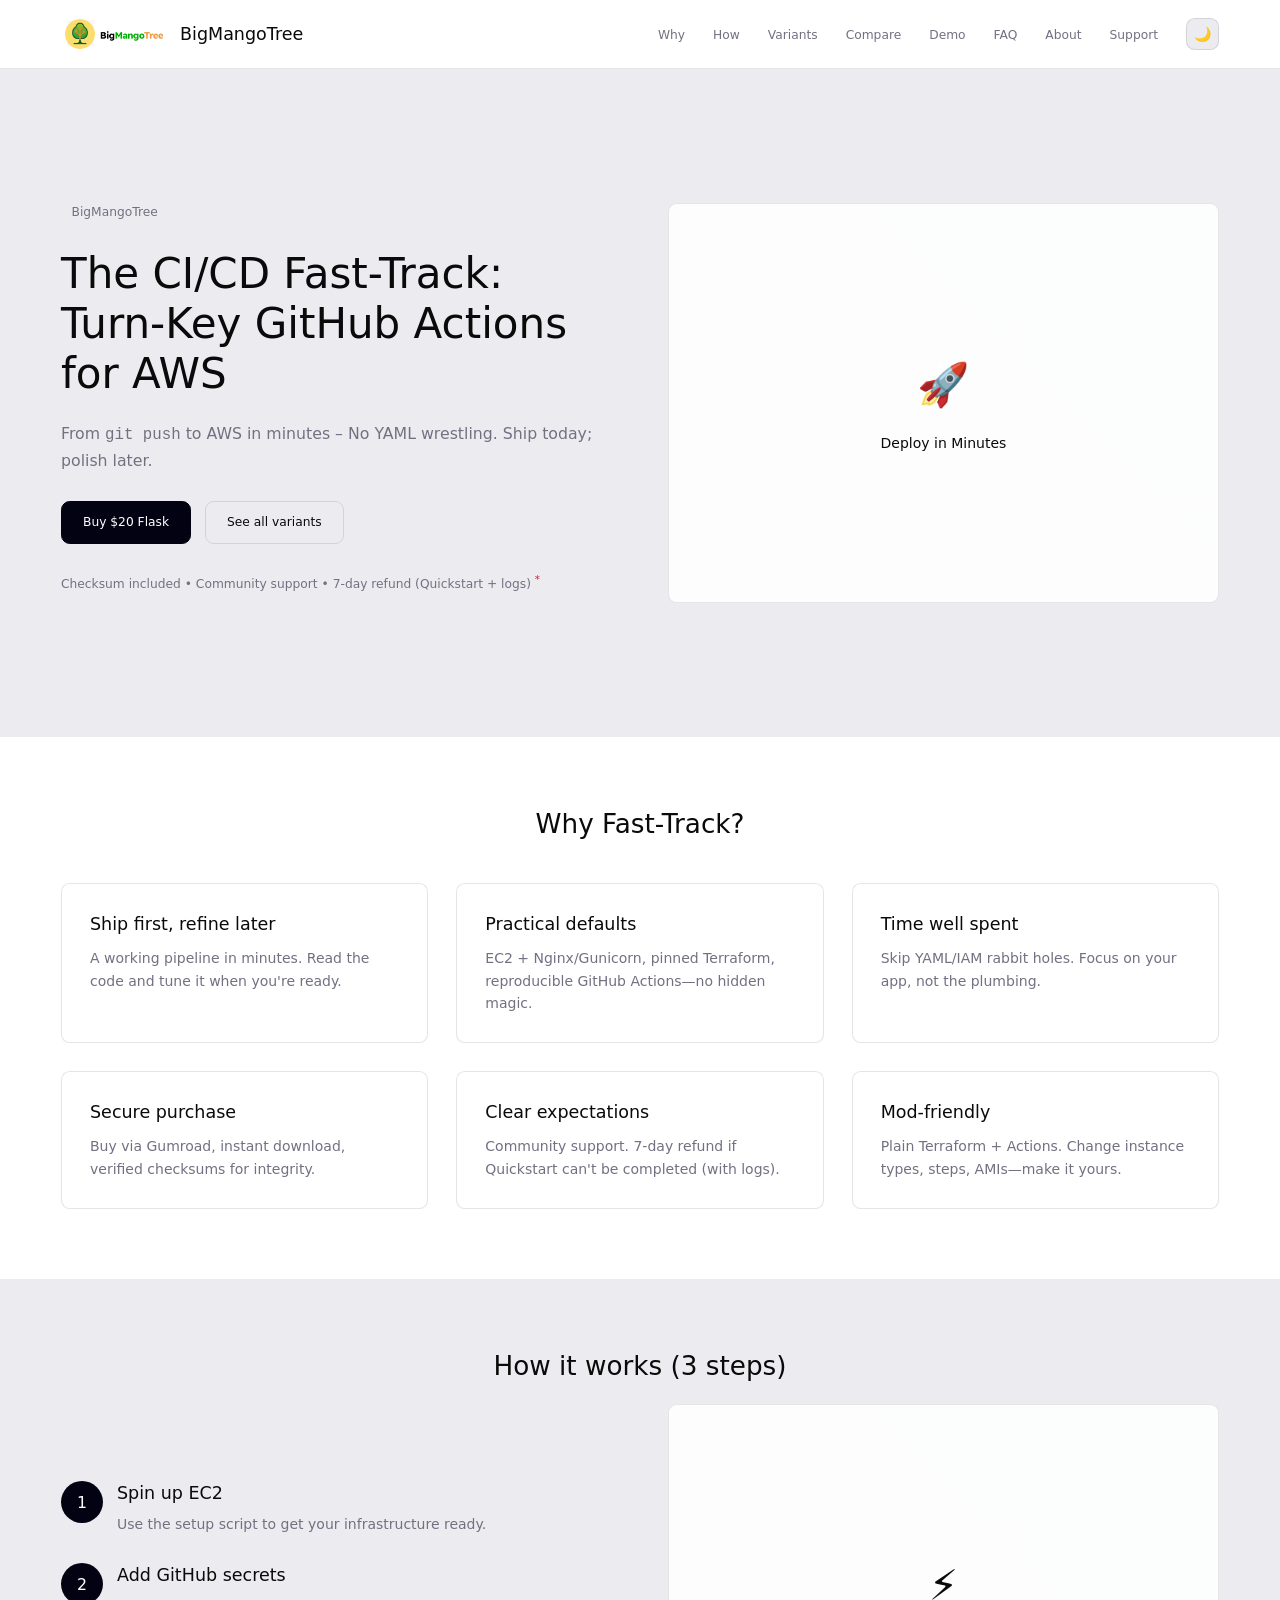
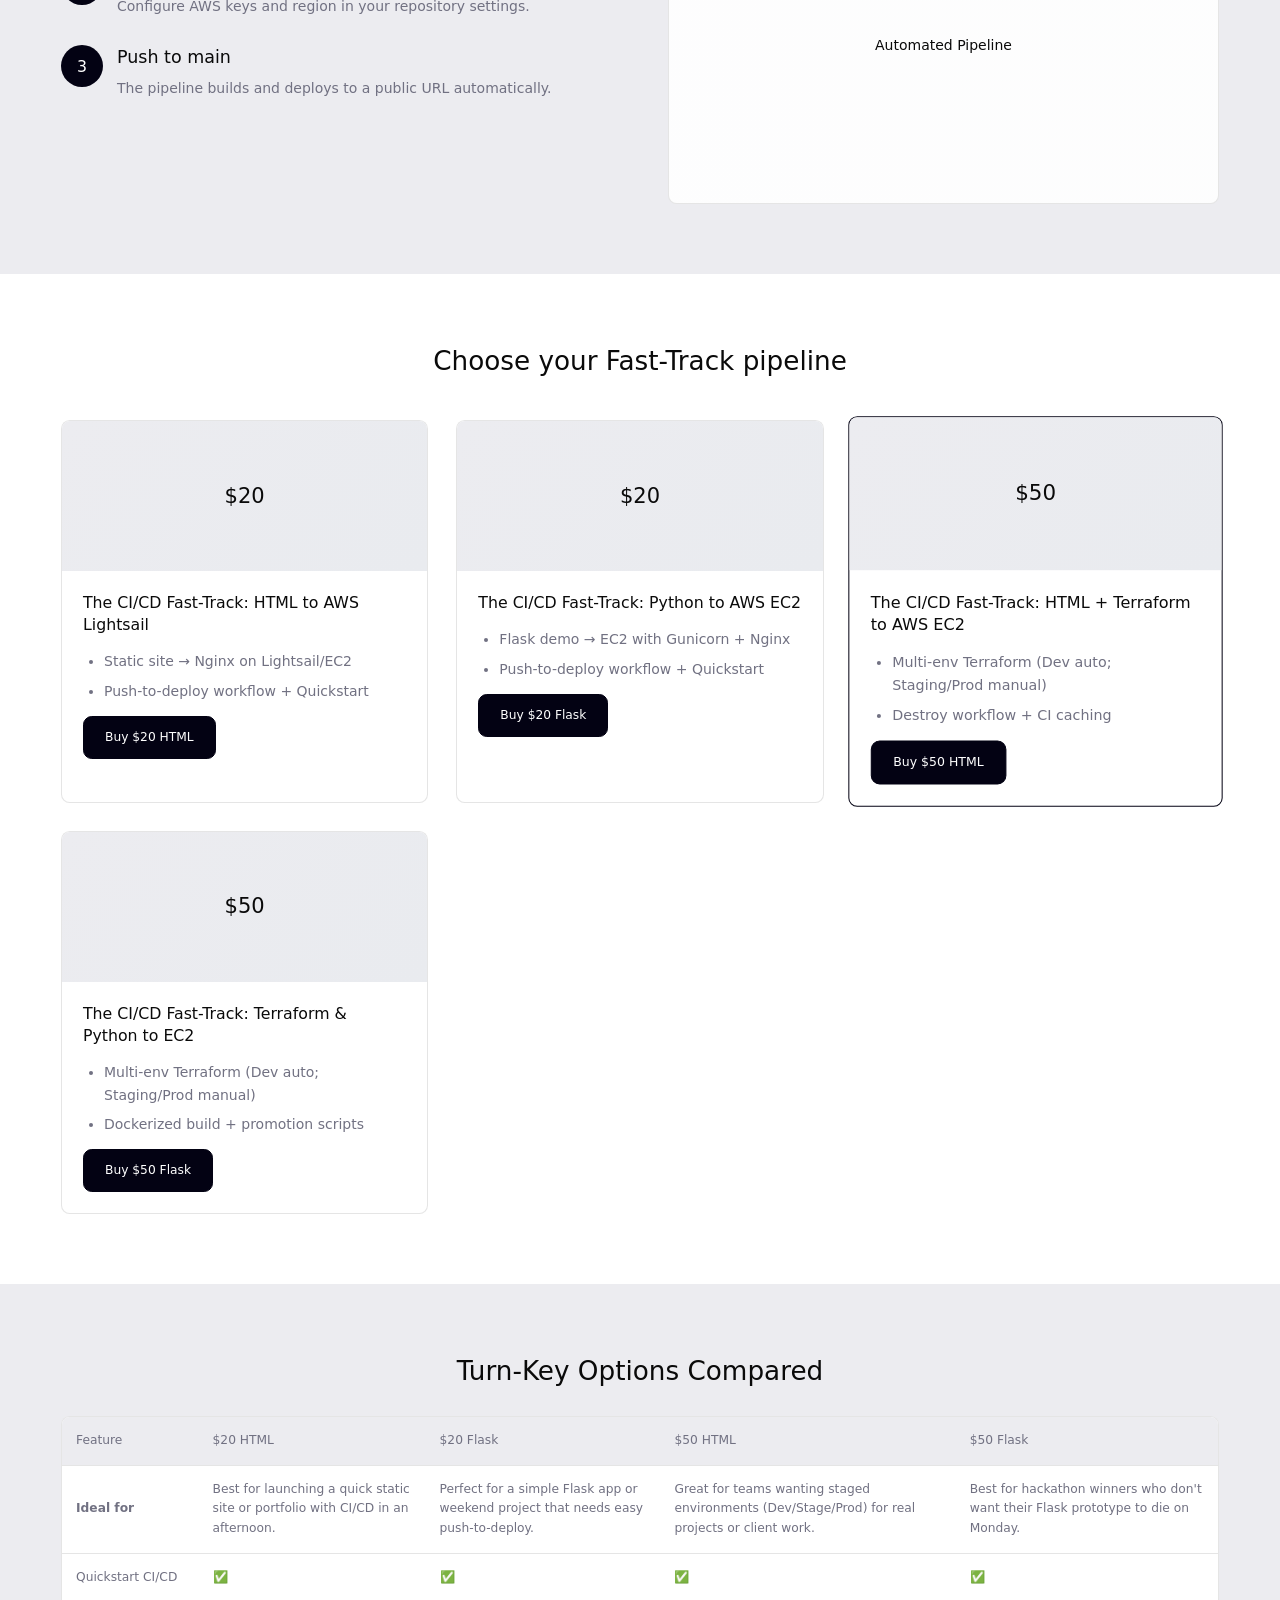
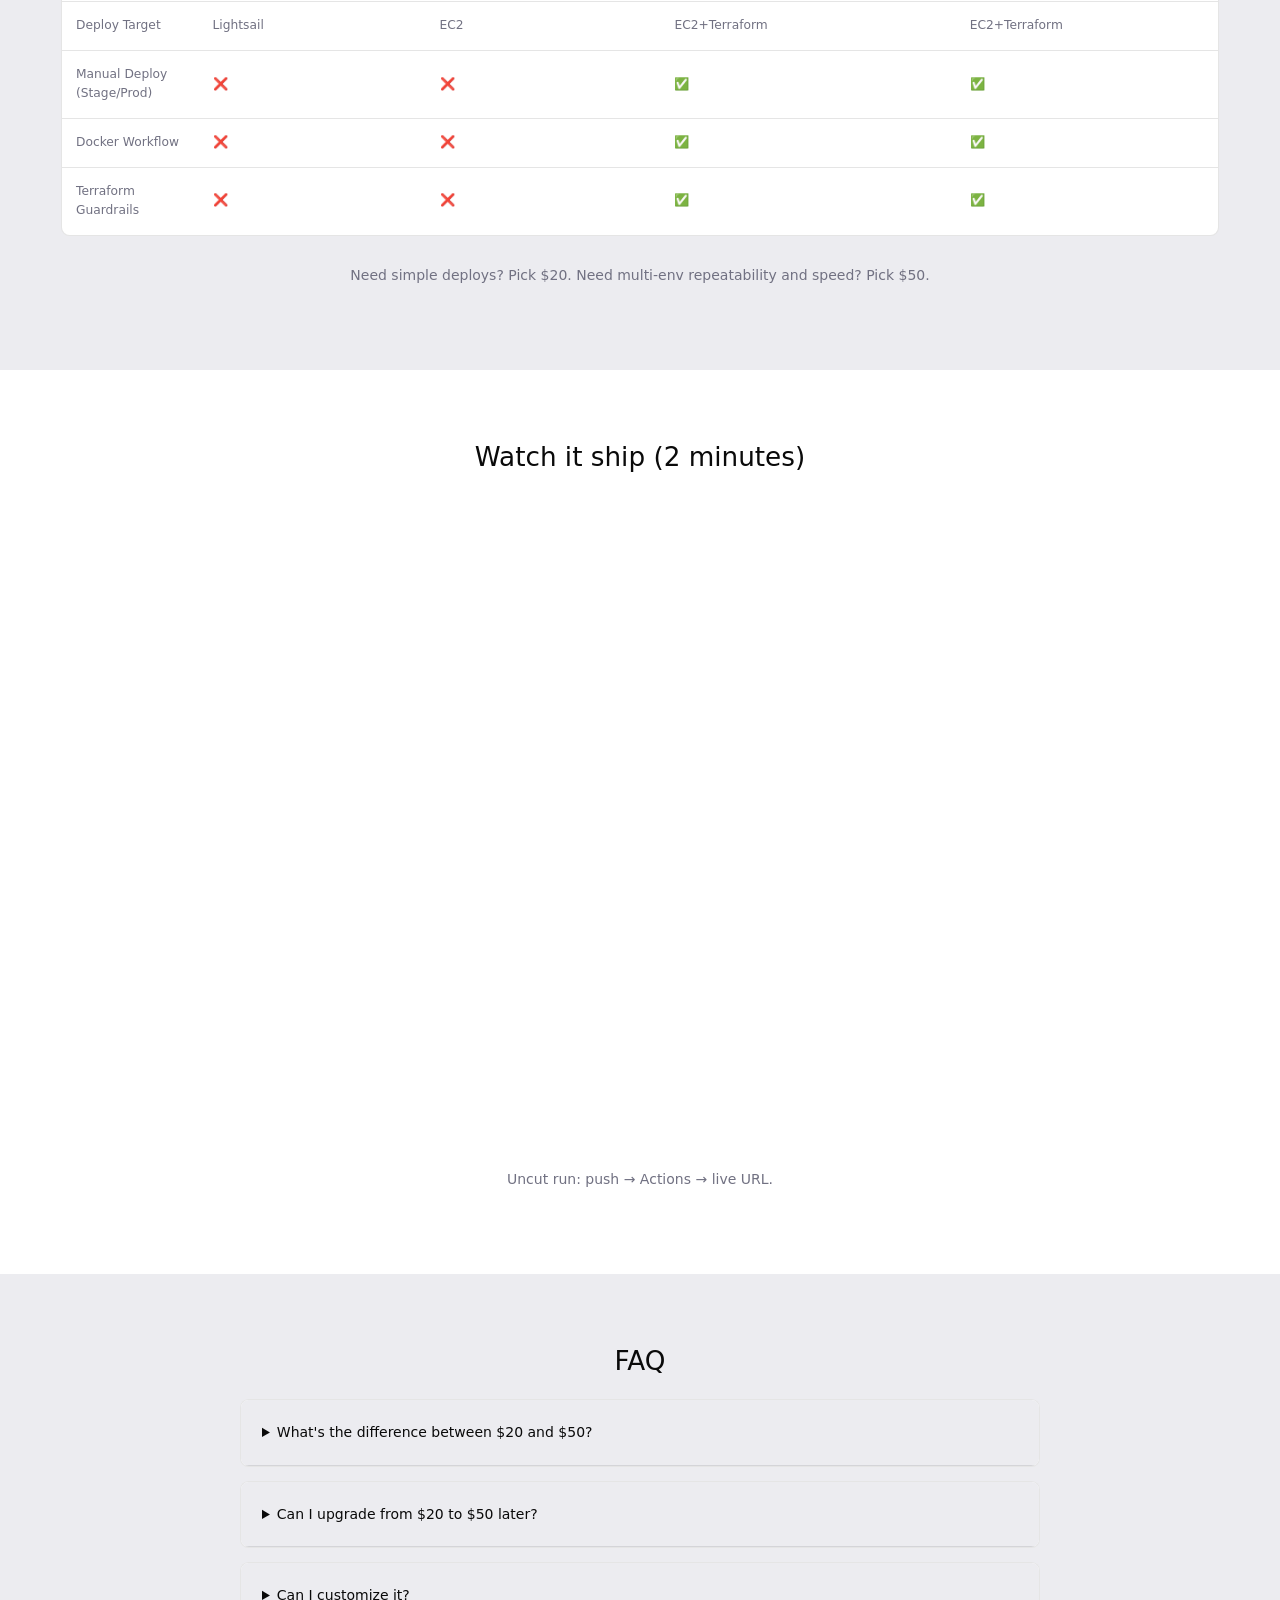
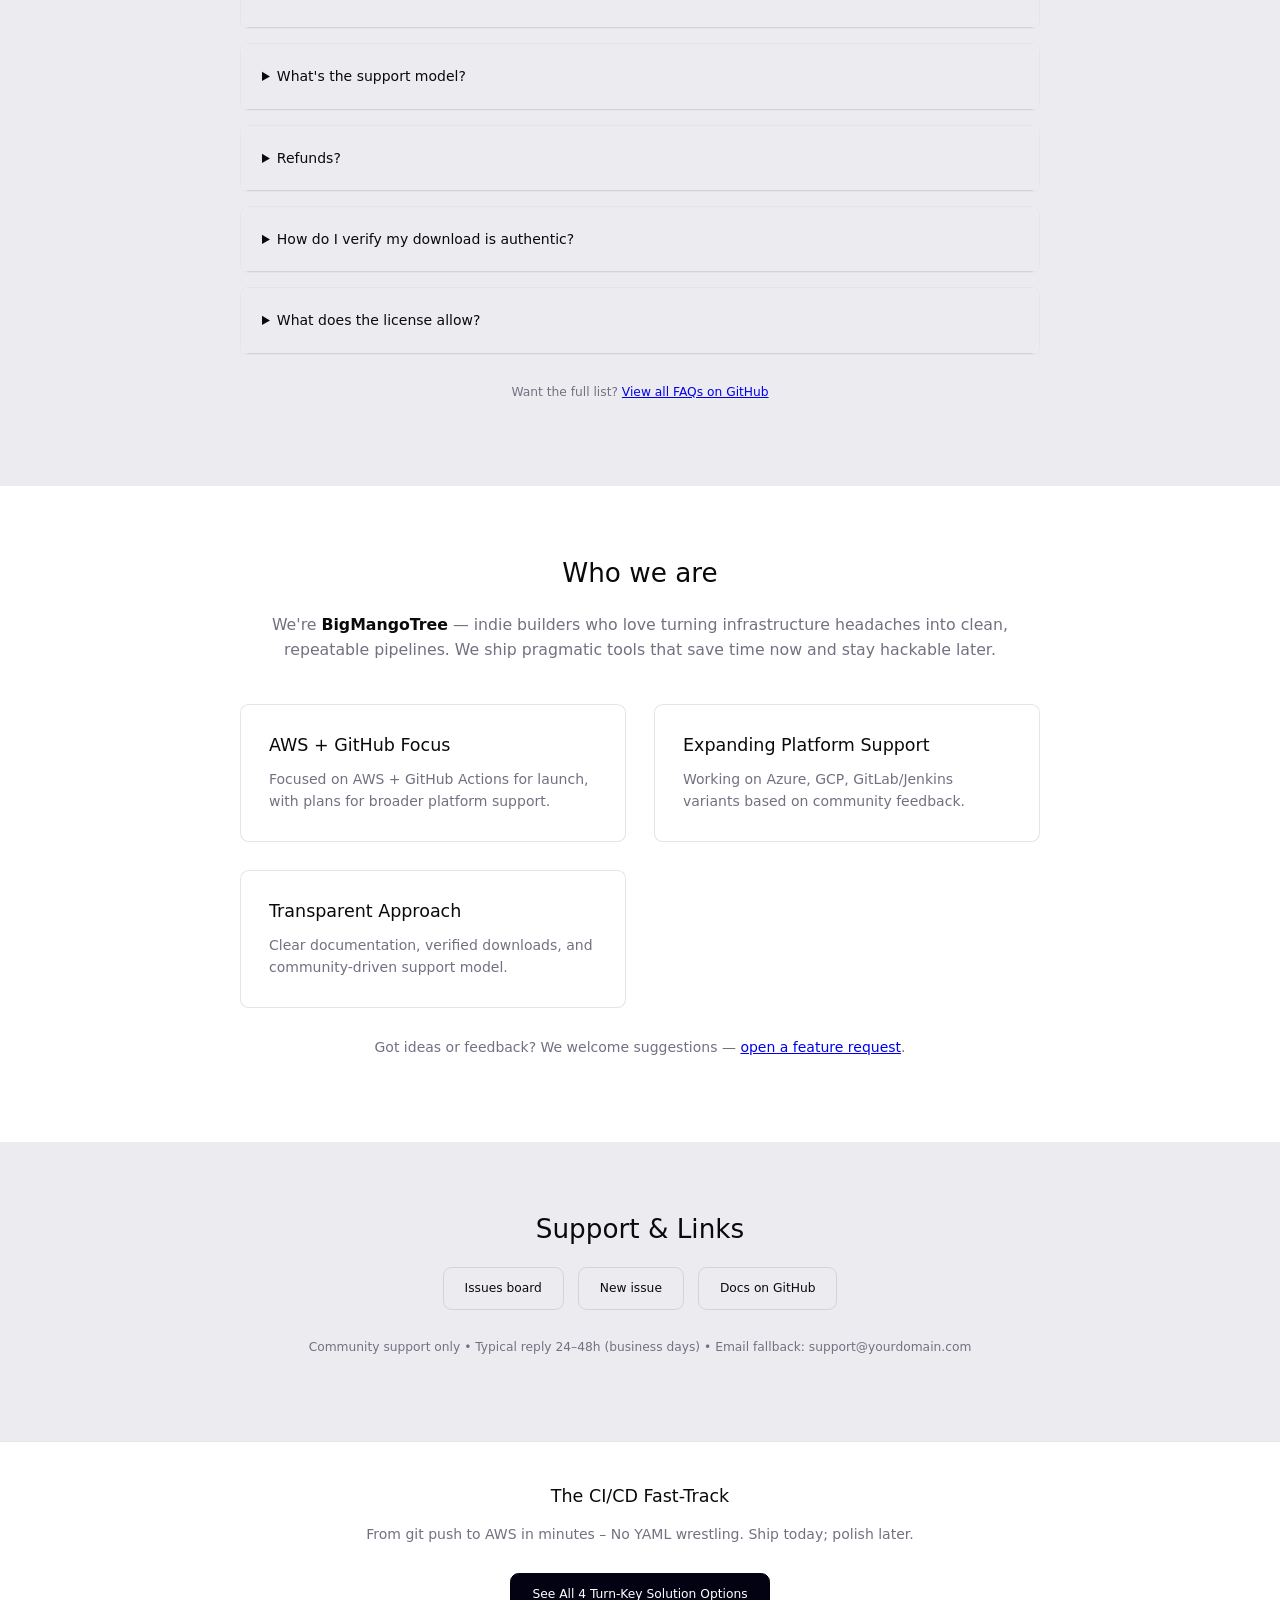
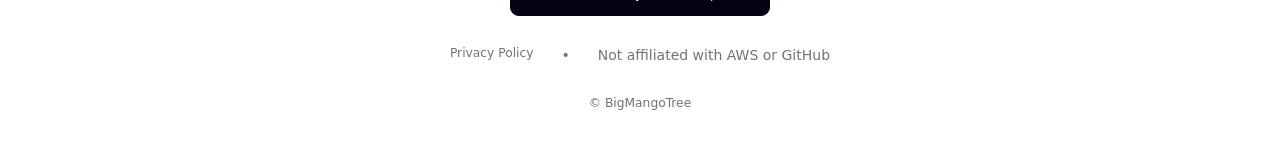
==== commit efd05fc4: "update add toggle" ====
--- a/index.html
+++ b/index.html
@@ -1,5 +1,6 @@
 <!doctype html>
 <html lang="en">
+
 <head>
   <meta charset="utf-8" />
   <title>The CI/CD Fast-Track • Turn-Key GitHub Actions for AWS</title>
@@ -8,6 +9,7 @@
   <link rel="canonical" href="https://bigmangotree.github.io/index.html" />
   <link rel="stylesheet" href="styles/main.css" />
 </head>
+
 <body>
   <!-- Navigation -->
   <nav>
@@ -25,6 +27,11 @@
         <li><a href="#faq">FAQ</a></li>
         <li><a href="#who">About</a></li>
         <li><a href="#support">Support</a></li>
+        <li>
+          <button class="theme-toggle" onclick="toggleTheme()" title="Toggle dark mode" aria-label="Toggle dark mode">
+            <span id="theme-icon">🌙</span>
+          </button>
+        </li>
       </ul>
     </div>
   </nav>
@@ -36,14 +43,18 @@
         <div class="hero-text">
           <span class="pill">BigMangoTree</span>
           <h1>The CI/CD Fast-Track: Turn-Key GitHub Actions for AWS</h1>
-          <p class="hero-description">From <code>git push</code> to AWS in minutes – No YAML wrestling. Ship today; polish later.</p>
+          <p class="hero-description">From <code>git push</code> to AWS in minutes – No YAML wrestling. Ship today;
+            polish later.</p>
           <div class="hero-buttons">
-            <a class="btn btn-primary" href="GUMROAD_20_FLASK?utm_source=site&utm_medium=hero&utm_campaign=launch_v1&utm_content=flask20">Buy $20 Flask</a>
+            <a class="btn btn-primary"
+              href="GUMROAD_20_FLASK?utm_source=site&utm_medium=hero&utm_campaign=launch_v1&utm_content=flask20">Buy $20
+              Flask</a>
             <a class="btn btn-secondary" href="#variants">See all variants</a>
           </div>
           <p style="color: var(--muted-foreground); font-size: var(--text-sm);">
             Checksum included • Community support • 7-day refund (Quickstart + logs)
-            <sup style="cursor: pointer; color: var(--destructive); font-weight: var(--font-weight-medium);" data-modal-open="#refund-modal">*</sup>
+            <sup style="cursor: pointer; color: var(--destructive); font-weight: var(--font-weight-medium);"
+              data-modal-open="#refund-modal">*</sup>
           </p>
         </div>
         <div class="hero-visual">
@@ -137,7 +148,9 @@
               <li>Static site → Nginx on Lightsail/EC2</li>
               <li>Push-to-deploy workflow + Quickstart</li>
             </ul>
-            <a class="btn btn-primary" href="GUMROAD_20_HTML?utm_source=site&utm_medium=variants&utm_campaign=launch_v1&utm_content=html20">Buy $20 HTML</a>
+            <a class="btn btn-primary"
+              href="GUMROAD_20_HTML?utm_source=site&utm_medium=variants&utm_campaign=launch_v1&utm_content=html20">Buy
+              $20 HTML</a>
           </div>
         </div>
 
@@ -149,7 +162,9 @@
               <li>Flask demo → EC2 with Gunicorn + Nginx</li>
               <li>Push-to-deploy workflow + Quickstart</li>
             </ul>
-            <a class="btn btn-primary" href="GUMROAD_20_FLASK?utm_source=site&utm_medium=variants&utm_campaign=launch_v1&utm_content=flask20">Buy $20 Flask</a>
+            <a class="btn btn-primary"
+              href="GUMROAD_20_FLASK?utm_source=site&utm_medium=variants&utm_campaign=launch_v1&utm_content=flask20">Buy
+              $20 Flask</a>
           </div>
         </div>
 
@@ -161,7 +176,9 @@
               <li>Multi-env Terraform (Dev auto; Staging/Prod manual)</li>
               <li>Destroy workflow + CI caching</li>
             </ul>
-            <a class="btn btn-primary" href="GUMROAD_50_HTML?utm_source=site&utm_medium=variants&utm_campaign=launch_v1&utm_content=html50">Buy $50 HTML</a>
+            <a class="btn btn-primary"
+              href="GUMROAD_50_HTML?utm_source=site&utm_medium=variants&utm_campaign=launch_v1&utm_content=html50">Buy
+              $50 HTML</a>
           </div>
         </div>
 
@@ -173,7 +190,9 @@
               <li>Multi-env Terraform (Dev auto; Staging/Prod manual)</li>
               <li>Dockerized build + promotion scripts</li>
             </ul>
-            <a class="btn btn-primary" href="GUMROAD_50_FLASK?utm_source=site&utm_medium=variants&utm_campaign=launch_v1&utm_content=flask50">Buy $50 Flask</a>
+            <a class="btn btn-primary"
+              href="GUMROAD_50_FLASK?utm_source=site&utm_medium=variants&utm_campaign=launch_v1&utm_content=flask50">Buy
+              $50 Flask</a>
           </div>
         </div>
       </div>
@@ -256,9 +275,7 @@
         <h2>Watch it ship (2 minutes)</h2>
       </div>
       <div style="position: relative; padding-top: 56.25%; margin-top: 2rem;">
-        <iframe 
-          src="https://www.youtube.com/embed/VIDEO_ID"
-          title="BigMangoTree CI/CD Fast-Track Demo"
+        <iframe src="https://www.youtube.com/embed/VIDEO_ID" title="BigMangoTree CI/CD Fast-Track Demo"
           style="position: absolute; top: 0; left: 0; width: 100%; height: 100%; border: 0; border-radius: var(--radius);"
           allowfullscreen>
         </iframe>
@@ -279,35 +296,41 @@
         <details class="faq-item">
           <summary>What's the difference between $20 and $50?</summary>
           <div class="faq-content">
-            <p>$20 = single-env push-to-deploy (HTML or Flask). $50 = multi-env (Dev auto + manual Staging/Prod), Terraform guardrails, destroy workflow, caching. Flask Pro adds Docker build + promotion scripts.</p>
+            <p>$20 = single-env push-to-deploy (HTML or Flask). $50 = multi-env (Dev auto + manual Staging/Prod),
+              Terraform guardrails, destroy workflow, caching. Flask Pro adds Docker build + promotion scripts.</p>
           </div>
         </details>
 
         <details class="faq-item">
           <summary>Can I upgrade from $20 to $50 later?</summary>
           <div class="faq-content">
-            <p>Yes. Replace the $20 workflows with the $50 set and follow the Quickstart. Your infra state can stay; you mainly swap CI steps (test on a new branch first).</p>
+            <p>Yes. Replace the $20 workflows with the $50 set and follow the Quickstart. Your infra state can stay; you
+              mainly swap CI steps (test on a new branch first).</p>
           </div>
         </details>
 
         <details class="faq-item">
           <summary>Can I customize it?</summary>
           <div class="faq-content">
-            <p>Absolutely. You're licensed to modify for your own projects: edit variables (region, instance type), add steps (linters/tests), swap AMIs, or extend the pipeline.</p>
+            <p>Absolutely. You're licensed to modify for your own projects: edit variables (region, instance type), add
+              steps (linters/tests), swap AMIs, or extend the pipeline.</p>
           </div>
         </details>
 
         <details class="faq-item">
           <summary>What's the support model?</summary>
           <div class="faq-content">
-            <p>Community support only. If AWS/GitHub changes break a script, open a GitHub Issue with logs—we'll patch. No 1:1 consulting or SLAs included.</p>
+            <p>Community support only. If AWS/GitHub changes break a script, open a GitHub Issue with logs—we'll patch.
+              No 1:1 consulting or SLAs included.</p>
           </div>
         </details>
 
         <details class="faq-item">
           <summary>Refunds?</summary>
           <div class="faq-content">
-            <p>We want you to succeed. If you can't complete the Quickstart within 7 days and share relevant logs/errors, you qualify for a refund. <a href="#" data-modal-open="#refund-modal">Read full Refund Policy →</a></p>
+            <p>We want you to succeed. If you can't complete the Quickstart within 7 days and share relevant
+              logs/errors, you qualify for a refund. <a href="#" data-modal-open="#refund-modal">Read full Refund Policy
+                →</a></p>
           </div>
         </details>
 
@@ -325,13 +348,15 @@
         <details class="faq-item">
           <summary>What does the license allow?</summary>
           <div class="faq-content">
-            <p>You can use and modify internally for your projects/teams. Redistribution/resale is not permitted. See LICENSE.md for full terms.</p>
+            <p>You can use and modify internally for your projects/teams. Redistribution/resale is not permitted. See
+              LICENSE.md for full terms.</p>
           </div>
         </details>
       </div>
 
       <p style="text-align: center; margin-top: 2rem; color: var(--muted-foreground); font-size: var(--text-sm);">
-        Want the full list? <a href="https://github.com/BigMangoTree/faq.md" target="_blank" rel="noopener">View all FAQs on GitHub</a>
+        Want the full list? <a href="https://github.com/BigMangoTree/faq.md" target="_blank" rel="noopener">View all
+          FAQs on GitHub</a>
       </p>
     </div>
   </section>
@@ -344,7 +369,8 @@
       </div>
       <div style="max-width: 800px; margin: 0 auto; text-align: center;">
         <p style="font-size: var(--text-lg); margin-bottom: 2rem; color: var(--muted-foreground);">
-          We're <strong style="color: var(--foreground);">BigMangoTree</strong> — indie builders who love turning infrastructure headaches into clean, repeatable pipelines. 
+          We're <strong style="color: var(--foreground);">BigMangoTree</strong> — indie builders who love turning
+          infrastructure headaches into clean, repeatable pipelines.
           We ship pragmatic tools that save time now and stay hackable later.
         </p>
         <div class="cards-grid" style="text-align: left;">
@@ -362,7 +388,8 @@
           </div>
         </div>
         <p style="margin-top: 2rem; color: var(--muted-foreground);">
-          Got ideas or feedback? We welcome suggestions — <a href="https://github.com/YOUR_REPO/feature-requests" target="_blank" rel="noopener">open a feature request</a>.
+          Got ideas or feedback? We welcome suggestions — <a href="https://github.com/YOUR_REPO/feature-requests"
+            target="_blank" rel="noopener">open a feature request</a>.
         </p>
       </div>
     </div>
@@ -398,13 +425,13 @@
         </p>
         <a class="btn btn-primary" href="#variants">See All 4 Turn-Key Solution Options</a>
       </div>
-      
+
       <div class="footer-links">
         <a href="#" data-modal-open="#privacy-modal">Privacy Policy</a>
         <span style="color: var(--muted-foreground);">•</span>
         <span style="color: var(--muted-foreground);">Not affiliated with AWS or GitHub</span>
       </div>
-      
+
       <p style="color: var(--muted-foreground); font-size: var(--text-sm); margin-top: 1rem;">
         © BigMangoTree
       </p>
@@ -416,19 +443,31 @@
     <div class="modal-dialog" role="document">
       <button class="modal-close" data-modal-close aria-label="Close">✕</button>
       <h3 id="privacy-title">Privacy Policy</h3>
-      <div style="color: var(--muted-foreground); font-size: var(--text-sm); margin-bottom: 1.5rem;">Effective: 20 Aug 2025</div>
+      <div style="color: var(--muted-foreground); font-size: var(--text-sm); margin-bottom: 1.5rem;">Effective: 20 Aug
+        2025</div>
 
       <div class="modal-content">
-        <p>This site (<strong>bigmangotree.github.io</strong>) is a static website with no backend or user accounts. We don't collect personal details such as names, emails, or payment information here.</p>
-        
-        <p>We do use <strong>Google Analytics</strong> to measure general traffic patterns (for example: page views, referral sources, device/browser type). This helps us understand how the site is used and improve it over time.</p>
-        
-        <p>Data collected through Google Analytics is processed by Google and may include your IP address. We don't sell or share this data with anyone else. You can learn more in <a href="https://policies.google.com/privacy" target="_blank" rel="noopener">Google's Privacy Policy</a> or opt out via the <a href="https://tools.google.com/dlpage/gaoptout" target="_blank" rel="noopener">Google Analytics Opt-Out</a> tool.</p>
-        
-        <p><strong>Payments & downloads:</strong> Purchases and file delivery are handled by <em>Gumroad</em>. Any information you provide at checkout is processed under <em>Gumroad's</em> terms and privacy policy. We do not receive your full payment details.</p>
-        
-        <p><strong>Support:</strong> If you open a ticket on <em>GitHub Issues</em>, your post (including any logs you share) is public on GitHub. If you email us, we only use your message to reply and provide support; we do not sell, rent, or share it with third parties.</p>
-        
+        <p>This site (<strong>bigmangotree.github.io</strong>) is a static website with no backend or user accounts. We
+          don't collect personal details such as names, emails, or payment information here.</p>
+
+        <p>We do use <strong>Google Analytics</strong> to measure general traffic patterns (for example: page views,
+          referral sources, device/browser type). This helps us understand how the site is used and improve it over
+          time.</p>
+
+        <p>Data collected through Google Analytics is processed by Google and may include your IP address. We don't sell
+          or share this data with anyone else. You can learn more in <a href="https://policies.google.com/privacy"
+            target="_blank" rel="noopener">Google's Privacy Policy</a> or opt out via the <a
+            href="https://tools.google.com/dlpage/gaoptout" target="_blank" rel="noopener">Google Analytics Opt-Out</a>
+          tool.</p>
+
+        <p><strong>Payments & downloads:</strong> Purchases and file delivery are handled by <em>Gumroad</em>. Any
+          information you provide at checkout is processed under <em>Gumroad's</em> terms and privacy policy. We do not
+          receive your full payment details.</p>
+
+        <p><strong>Support:</strong> If you open a ticket on <em>GitHub Issues</em>, your post (including any logs you
+          share) is public on GitHub. If you email us, we only use your message to reply and provide support; we do not
+          sell, rent, or share it with third parties.</p>
+
         <p style="color: var(--muted-foreground); font-size: var(--text-sm); margin-top: 1.5rem;">
           Questions? Contact: <a href="mailto:support@yourdomain.com">support@yourdomain.com</a>
         </p>
@@ -446,16 +485,19 @@
       </div>
 
       <div class="modal-content">
-        <p><strong>Window:</strong> Refunds are available within <strong>7 calendar days</strong> of purchase (based on the Gumroad receipt timestamp).</p>
-
-        <p><strong>Eligibility:</strong> Refunds apply only if you are <em>unable to complete the documented Quickstart</em> after following the steps as written and using supported platforms/versions.</p>
+        <p><strong>Window:</strong> Refunds are available within <strong>7 calendar days</strong> of purchase (based on
+          the Gumroad receipt timestamp).</p>
+
+        <p><strong>Eligibility:</strong> Refunds apply only if you are <em>unable to complete the documented
+            Quickstart</em> after following the steps as written and using supported platforms/versions.</p>
 
         <p><strong>What to include:</strong> To request a refund, provide:</p>
         <ul>
           <li>Gumroad <strong>order ID</strong> and purchaser email</li>
           <li><strong>SKU/variant</strong> (e.g., $20 HTML / $50 Flask)</li>
           <li><strong>Environment details:</strong> AWS region, Terraform version, GitHub runner OS</li>
-          <li>Link to the <strong>failing GitHub Actions run</strong> and relevant <strong>logs/screenshots</strong> (no secrets)</li>
+          <li>Link to the <strong>failing GitHub Actions run</strong> and relevant <strong>logs/screenshots</strong> (no
+            secrets)</li>
           <li><strong>Checksum verification</strong> confirming your ZIP matches <code>checksums.txt</code></li>
         </ul>
 
@@ -467,7 +509,9 @@
           <li>Buyer's remorse, cost concerns, or incompatibility with unsupported stacks</li>
         </ul>
 
-        <p><strong>Process:</strong> Open a GitHub Issue or email support with the above details. We'll respond within <strong>24–48 business hours</strong> to help diagnose. If we confirm a product defect preventing Quickstart completion, we will issue a full refund via Gumroad.</p>
+        <p><strong>Process:</strong> Open a GitHub Issue or email support with the above details. We'll respond within
+          <strong>24–48 business hours</strong> to help diagnose. If we confirm a product defect preventing Quickstart
+          completion, we will issue a full refund via Gumroad.</p>
 
         <p style="color: var(--muted-foreground); font-size: var(--text-sm); margin-top: 1.5rem;">
           Note: Gumroad processes the refund to your original payment method once we approve it.
@@ -478,4 +522,5 @@
 
   <script src="scripts/main.js"></script>
 </body>
+
 </html>
--- a/styles/main.css
+++ b/styles/main.css
@@ -742,4 +742,36 @@
   gap: 1rem;
   margin-bottom: 2rem;
   flex-wrap: wrap;
+}
+
+/* Dark mode toggle */
+.theme-toggle {
+  background: var(--muted);
+  border: 1px solid var(--border);
+  border-radius: var(--radius);
+  padding: 0.5rem;
+  cursor: pointer;
+  transition: background-color 0.2s ease;
+  font-size: var(--text-base);
+}
+
+.theme-toggle:hover {
+  background: var(--accent);
+}
+
+/* Dark theme variables */
+.dark {
+  --background: oklch(0.145 0 0);
+  --foreground: oklch(0.985 0 0);
+  --card: oklch(0.145 0 0);
+  --card-foreground: oklch(0.985 0 0);
+  --muted: oklch(0.269 0 0);
+  --muted-foreground: oklch(0.708 0 0);
+  --accent: oklch(0.269 0 0);
+  --accent-foreground: oklch(0.985 0 0);
+  --border: oklch(0.269 0 0);
+  --primary: oklch(0.985 0 0);
+  --primary-foreground: oklch(0.205 0 0);
+  --secondary: oklch(0.269 0 0);
+  --secondary-foreground: oklch(0.985 0 0);
 }
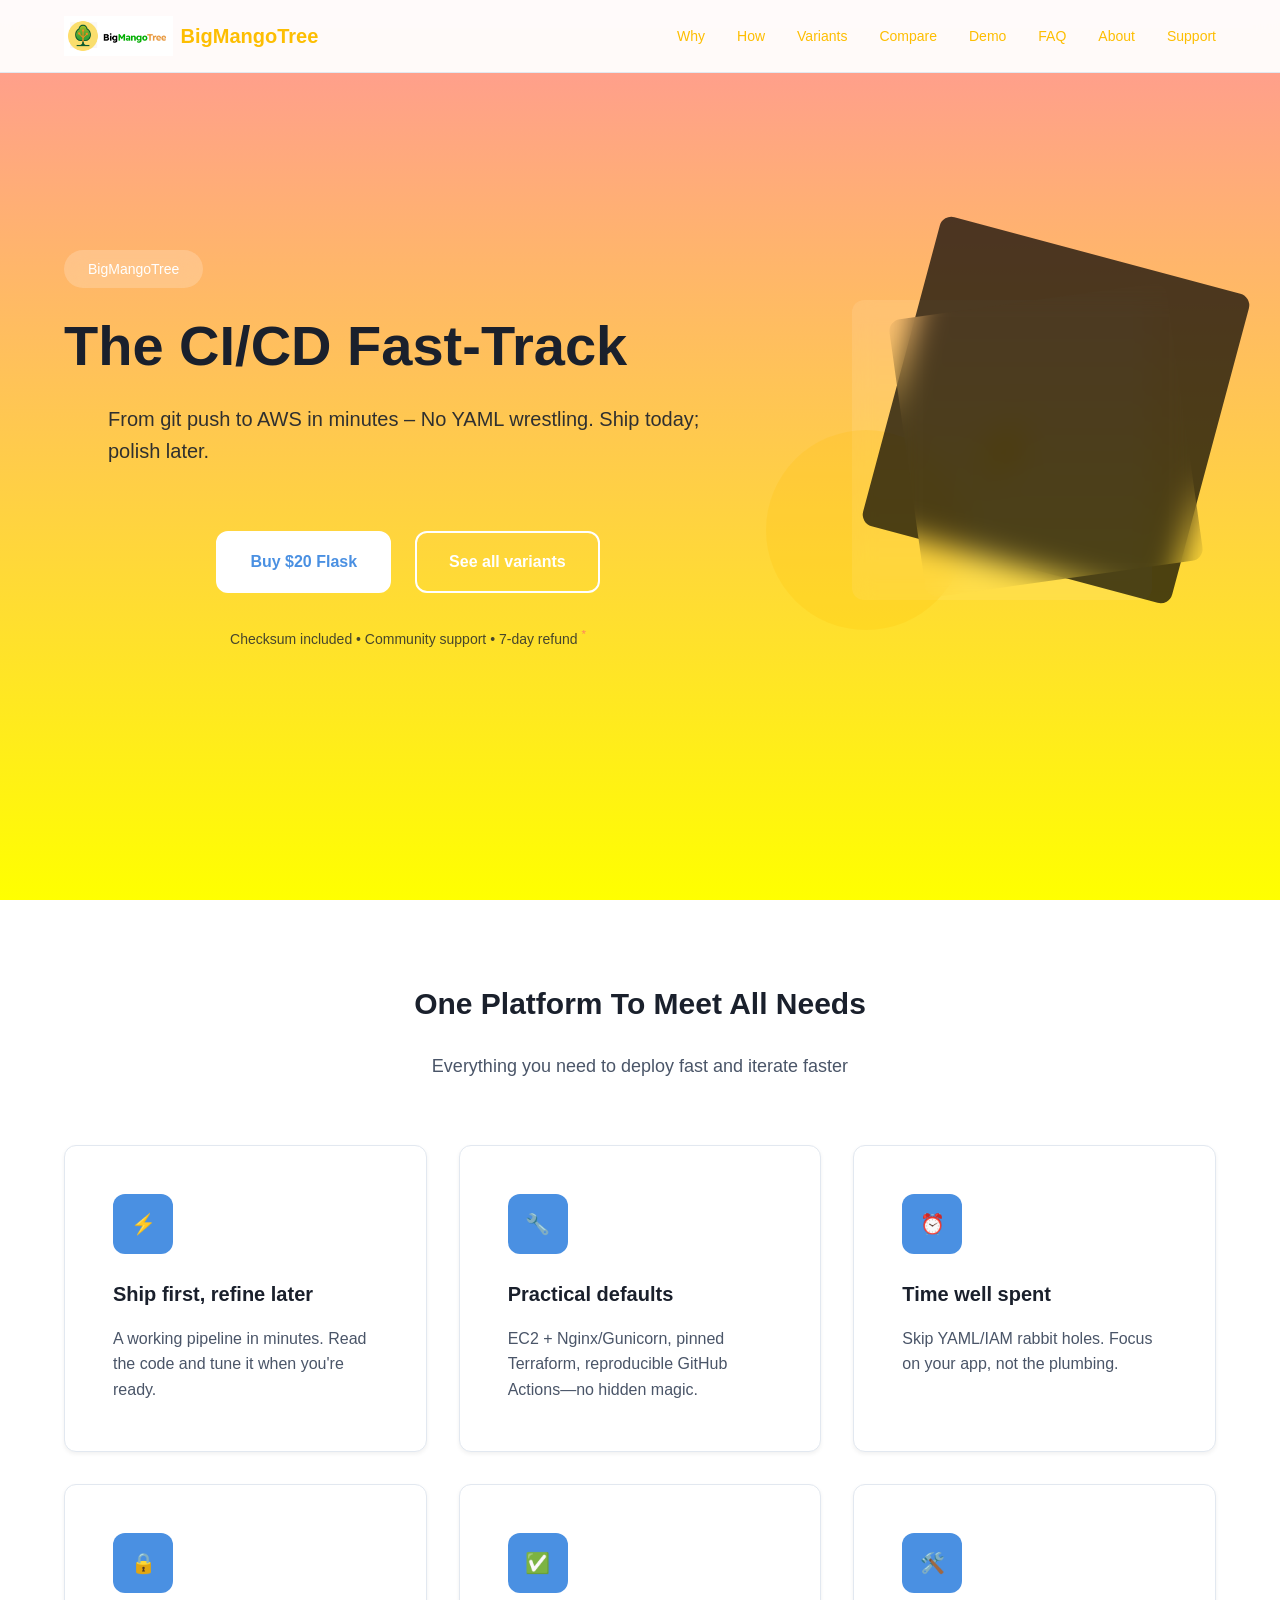
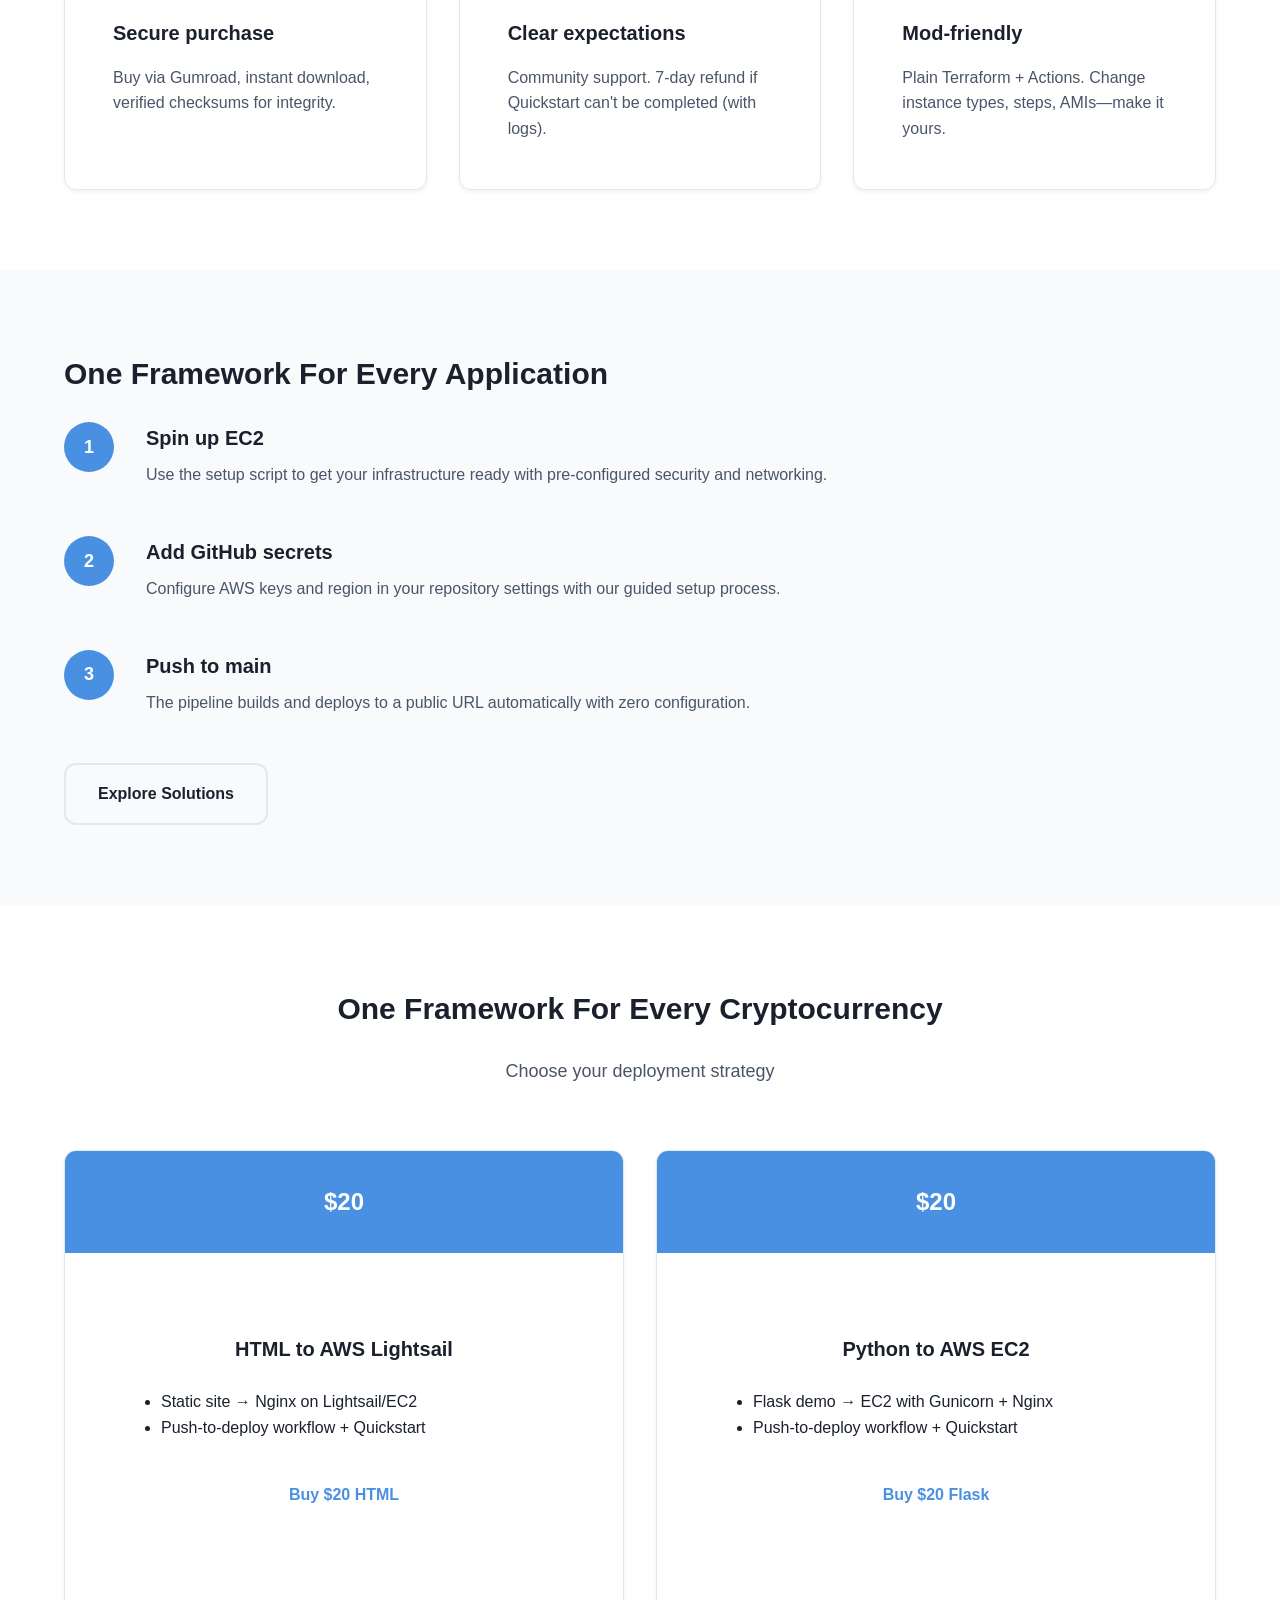
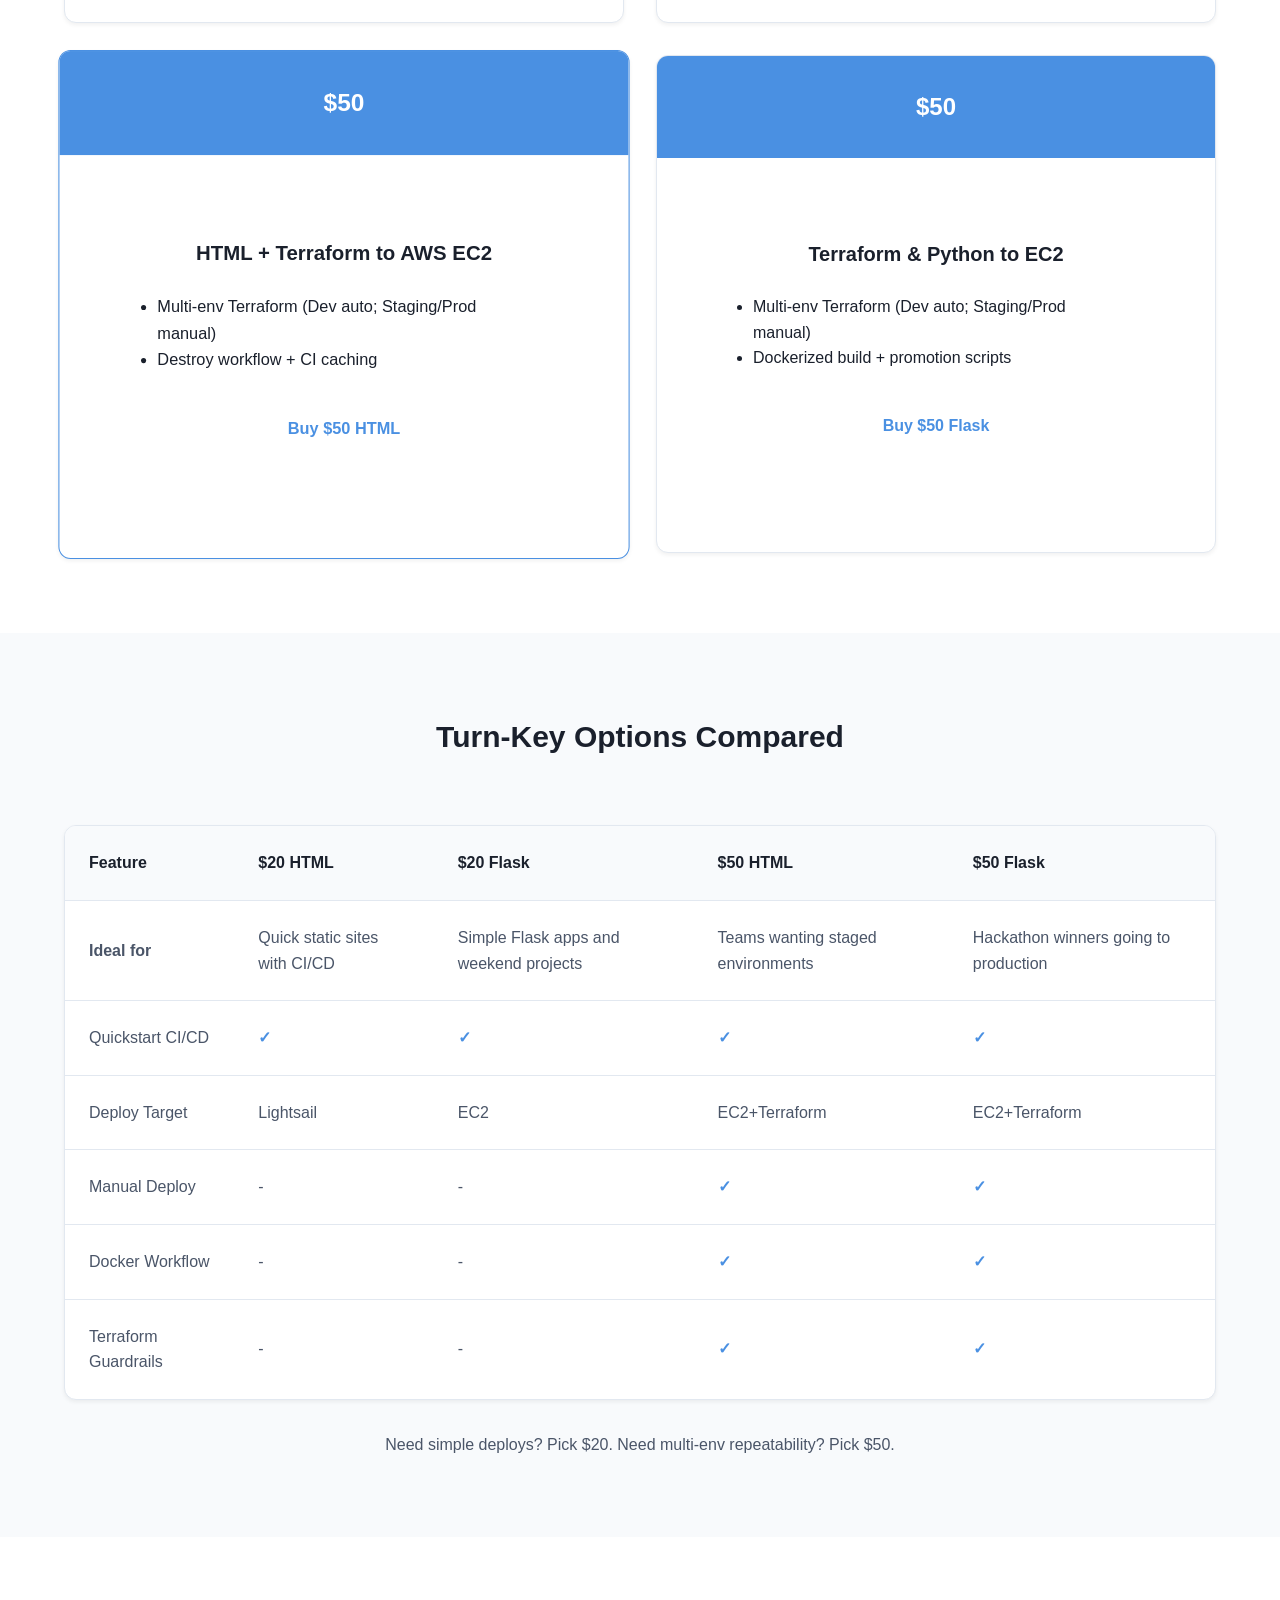
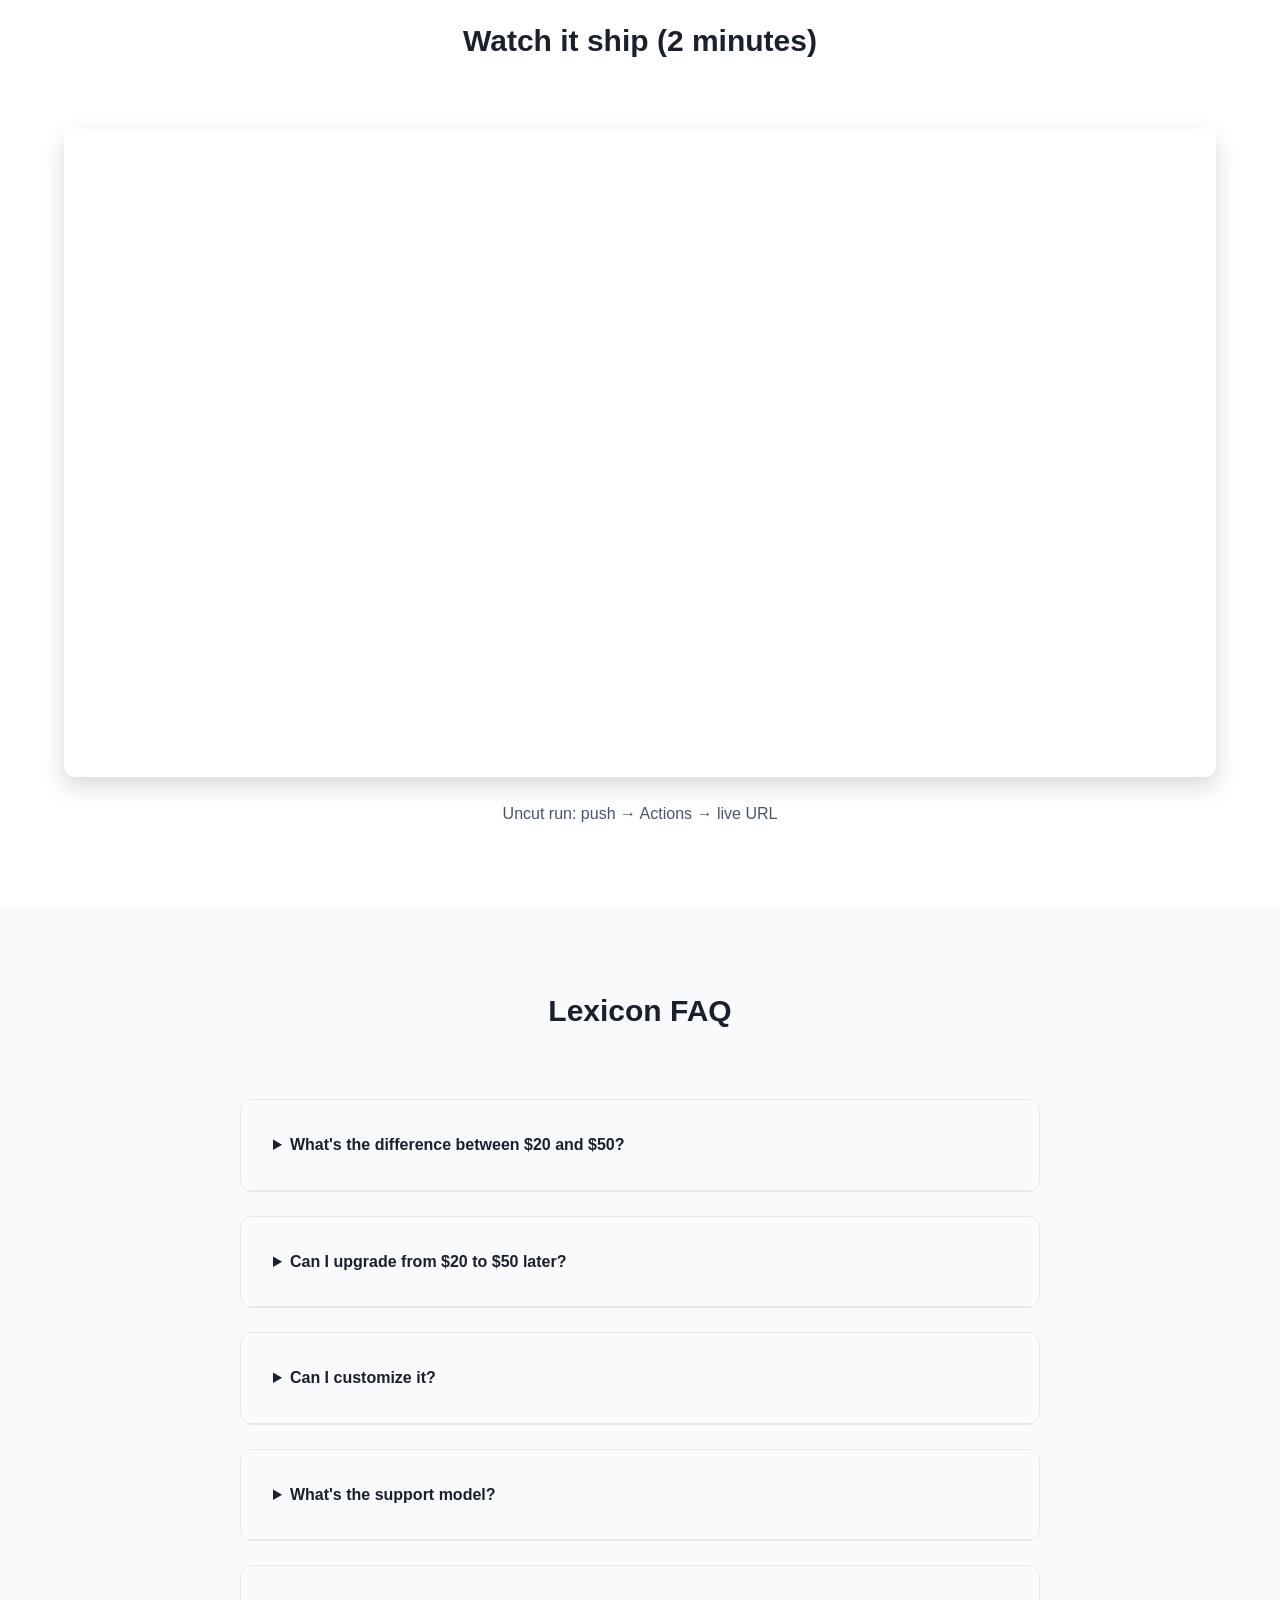
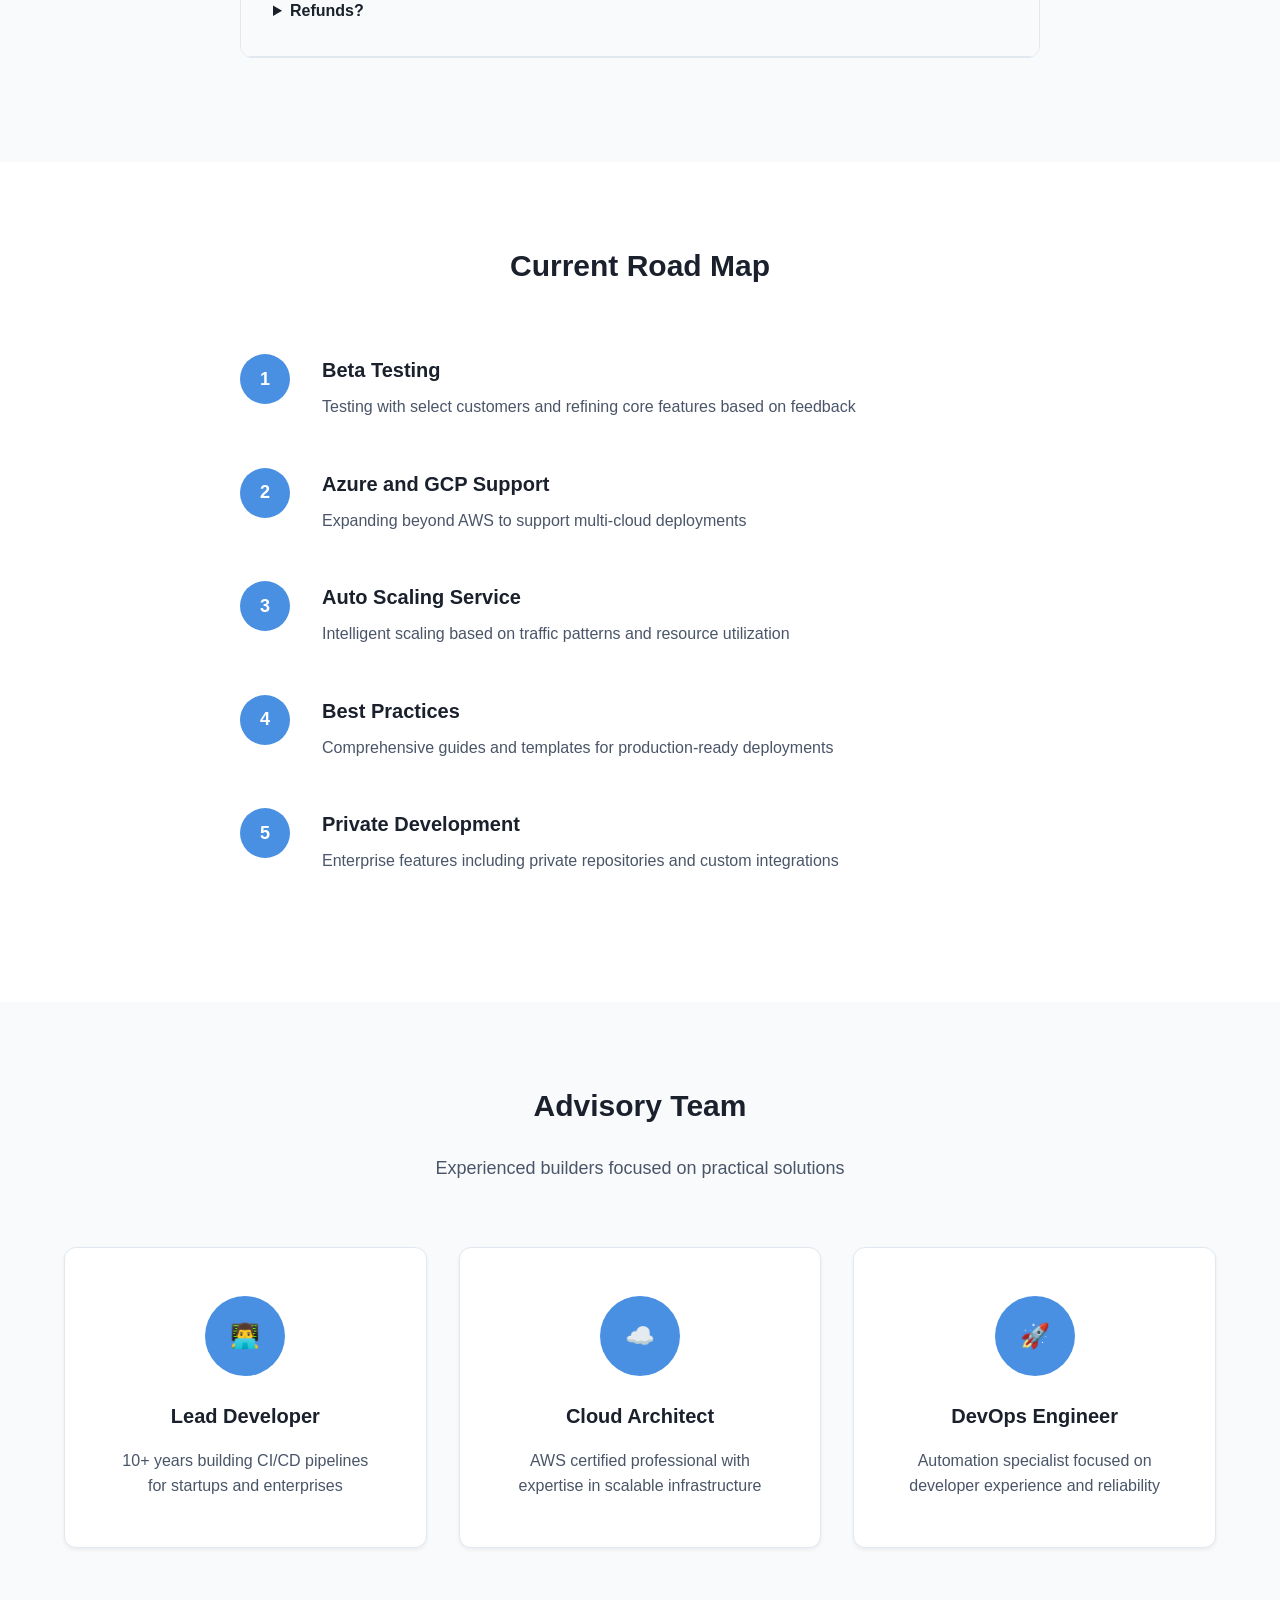
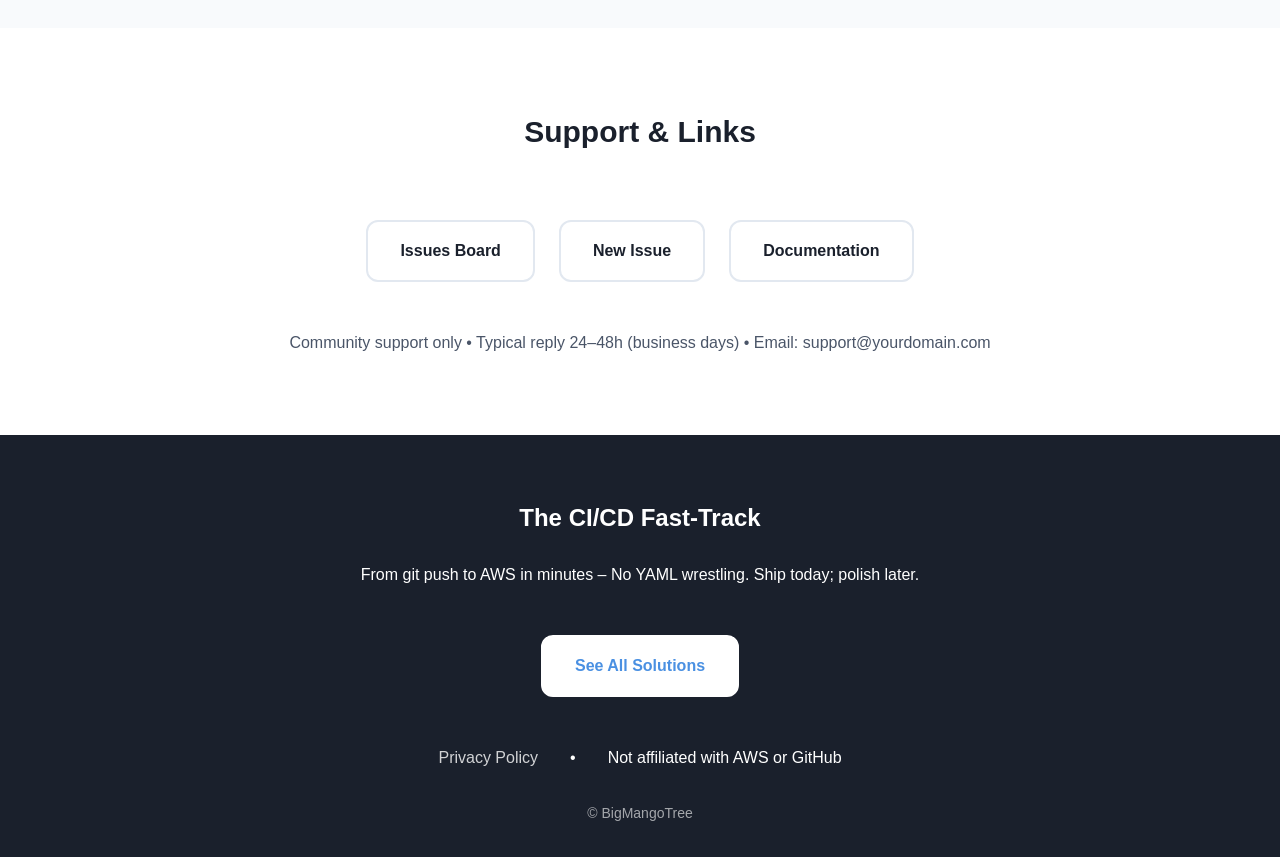
==== commit 2c93e8c6: "update new screen" ====
--- a/index.html
+++ b/index.html
@@ -11,202 +11,197 @@
 </head>
 
 <body>
-  <!-- Navigation -->
-  <nav>
-    <div class="nav-container">
-      <a href="#hero" class="logo">
-        <img src="images/bigmangotree-logo.png" alt="BigMangoTree Logo">
-        BigMangoTree
-      </a>
-      <ul class="nav-links">
-        <li><a href="#value">Why</a></li>
-        <li><a href="#steps">How</a></li>
-        <li><a href="#variants">Variants</a></li>
-        <li><a href="#compare">Compare</a></li>
-        <li><a href="#demo">Demo</a></li>
-        <li><a href="#faq">FAQ</a></li>
-        <li><a href="#who">About</a></li>
-        <li><a href="#support">Support</a></li>
-        <li>
-          <button class="theme-toggle" onclick="toggleTheme()" title="Toggle dark mode" aria-label="Toggle dark mode">
-            <span id="theme-icon">🌙</span>
-          </button>
-        </li>
-      </ul>
-    </div>
-  </nav>
+  <!-- Header Navigation -->
+  <header class="header-main">
+    <div class="layout-container">
+      <nav class="nav-container">
+        <a href="#hero" class="nav-brand">
+          <img src="images/bigmangotree-logo.png" alt="BigMangoTree Logo" class="nav-brand__logo">
+          BigMangoTree
+        </a>
+        <ul class="nav-menu">
+          <li><a href="#features" class="nav-link">Why</a></li>
+          <li><a href="#how-it-works" class="nav-link">How</a></li>
+          <li><a href="#products" class="nav-link">Variants</a></li>
+          <li><a href="#comparison" class="nav-link">Compare</a></li>
+          <li><a href="#demo" class="nav-link">Demo</a></li>
+          <li><a href="#faq" class="nav-link">FAQ</a></li>
+          <li><a href="#about" class="nav-link">About</a></li>
+          <li><a href="#support" class="nav-link">Support</a></li>
+        </ul>
+      </nav>
+    </div>
+  </header>
 
   <!-- Hero Section -->
-  <section class="hero" id="hero">
-    <div class="container">
+  <section id="hero" class="layout-section layout-section--hero">
+    <div class="hero-visual-container">
       <div class="hero-content">
-        <div class="hero-text">
-          <span class="pill">BigMangoTree</span>
-          <h1>The CI/CD Fast-Track: Turn-Key GitHub Actions for AWS</h1>
-          <p class="hero-description">From <code>git push</code> to AWS in minutes – No YAML wrestling. Ship today;
-            polish later.</p>
-          <div class="hero-buttons">
-            <a class="btn btn-primary"
-              href="GUMROAD_20_FLASK?utm_source=site&utm_medium=hero&utm_campaign=launch_v1&utm_content=flask20">Buy $20
-              Flask</a>
-            <a class="btn btn-secondary" href="#variants">See all variants</a>
-          </div>
-          <p style="color: var(--muted-foreground); font-size: var(--text-sm);">
-            Checksum included • Community support • 7-day refund (Quickstart + logs)
-            <sup style="cursor: pointer; color: var(--destructive); font-weight: var(--font-weight-medium);"
-              data-modal-open="#refund-modal">*</sup>
-          </p>
-        </div>
-        <div class="hero-visual">
-          <div class="hero-visual-content">
-            <div class="hero-visual-icon">🚀</div>
-            <div class="hero-visual-text">Deploy in Minutes</div>
-          </div>
-        </div>
-      </div>
-    </div>
-  </section>
-
-  <!-- Why Fast-Track -->
-  <section id="value">
-    <div class="container">
-      <div class="text-center">
-        <h2>Why Fast-Track?</h2>
-      </div>
-      <div class="cards-grid">
-        <div class="card">
-          <h3>Ship first, refine later</h3>
-          <p>A working pipeline in minutes. Read the code and tune it when you're ready.</p>
-        </div>
-        <div class="card">
-          <h3>Practical defaults</h3>
-          <p>EC2 + Nginx/Gunicorn, pinned Terraform, reproducible GitHub Actions—no hidden magic.</p>
-        </div>
-        <div class="card">
-          <h3>Time well spent</h3>
-          <p>Skip YAML/IAM rabbit holes. Focus on your app, not the plumbing.</p>
-        </div>
-        <div class="card">
-          <h3>Secure purchase</h3>
-          <p>Buy via Gumroad, instant download, verified checksums for integrity.</p>
-        </div>
-        <div class="card">
-          <h3>Clear expectations</h3>
-          <p>Community support. 7-day refund if Quickstart can't be completed (with logs).</p>
-        </div>
-        <div class="card">
-          <h3>Mod-friendly</h3>
-          <p>Plain Terraform + Actions. Change instance types, steps, AMIs—make it yours.</p>
-        </div>
-      </div>
-    </div>
-  </section>
-
-  <!-- How it Works -->
-  <section id="steps">
-    <div class="container">
-      <div class="text-center">
-        <h2>How it works (3 steps)</h2>
-      </div>
-      <div class="how-it-works">
-        <div class="steps-list">
-          <div class="step">
-            <h3>Spin up EC2</h3>
-            <p>Use the setup script to get your infrastructure ready.</p>
-          </div>
-          <div class="step">
-            <h3>Add GitHub secrets</h3>
-            <p>Configure AWS keys and region in your repository settings.</p>
-          </div>
-          <div class="step">
-            <h3>Push to main</h3>
-            <p>The pipeline builds and deploys to a public URL automatically.</p>
-          </div>
-        </div>
-        <div class="hero-visual">
-          <div class="hero-visual-content">
-            <div class="hero-visual-icon">⚡</div>
-            <div class="hero-visual-text">Automated Pipeline</div>
-          </div>
-        </div>
-      </div>
-    </div>
-  </section>
-
-  <!-- Product Variants -->
-  <section id="variants">
-    <div class="container">
-      <div class="text-center">
-        <h2>Choose your Fast-Track pipeline</h2>
-      </div>
-      <div class="variants-grid">
-        <div class="product-card">
-          <div class="product-image">$20</div>
-          <div class="product-content">
-            <h3>The CI/CD Fast-Track: HTML to AWS Lightsail</h3>
-            <ul>
+        <span class="hero-badge">BigMangoTree</span>
+        <h1 class="hero-title">The CI/CD Fast-Track</h1>
+        <p class="hero-subtitle">From git push to AWS in minutes – No YAML wrestling. Ship today; polish later.</p>
+        <div class="hero-actions">
+          <a href="GUMROAD_20_FLASK" class="btn btn--primary">Buy $20 Flask</a>
+          <a href="#products" class="btn btn--secondary">See all variants</a>
+        </div>
+        <p class="text-center mt-lg" style="font-size: var(--font-size-sm); opacity: 0.8;">
+          Checksum included • Community support • 7-day refund
+          <sup style="cursor: pointer; color: #ff6b6b;" data-modal-open="#refund-modal">*</sup>
+        </p>
+      </div>
+      <div class="hero-visual-area">
+        <div class="hero-visual-accent"></div>
+        <div class="hero-visual-bg"></div>
+        <div class="hero-visual-main">
+          <span style="font-size: 4rem;">🚀</span>
+        </div>
+      </div>
+    </div>
+  </section>
+
+  <!-- Features Section -->
+  <section id="features" class="layout-section">
+    <div class="layout-container">
+      <div class="section-header">
+        <h2 class="section-title">One Platform To Meet All Needs</h2>
+        <p class="section-subtitle">Everything you need to deploy fast and iterate faster</p>
+      </div>
+      <div class="feature-grid">
+        <div class="card">
+          <div class="card__icon">⚡</div>
+          <h3 class="card__title">Ship first, refine later</h3>
+          <p class="card__description">A working pipeline in minutes. Read the code and tune it when you're ready.</p>
+        </div>
+        <div class="card">
+          <div class="card__icon">🔧</div>
+          <h3 class="card__title">Practical defaults</h3>
+          <p class="card__description">EC2 + Nginx/Gunicorn, pinned Terraform, reproducible GitHub Actions—no hidden
+            magic.</p>
+        </div>
+        <div class="card">
+          <div class="card__icon">⏰</div>
+          <h3 class="card__title">Time well spent</h3>
+          <p class="card__description">Skip YAML/IAM rabbit holes. Focus on your app, not the plumbing.</p>
+        </div>
+        <div class="card">
+          <div class="card__icon">🔒</div>
+          <h3 class="card__title">Secure purchase</h3>
+          <p class="card__description">Buy via Gumroad, instant download, verified checksums for integrity.</p>
+        </div>
+        <div class="card">
+          <div class="card__icon">✅</div>
+          <h3 class="card__title">Clear expectations</h3>
+          <p class="card__description">Community support. 7-day refund if Quickstart can't be completed (with logs).</p>
+        </div>
+        <div class="card">
+          <div class="card__icon">🛠️</div>
+          <h3 class="card__title">Mod-friendly</h3>
+          <p class="card__description">Plain Terraform + Actions. Change instance types, steps, AMIs—make it yours.</p>
+        </div>
+      </div>
+    </div>
+  </section>
+
+  <!-- How It Works Section -->
+  <section id="how-it-works" class="layout-section layout-section--alt">
+    <div class="layout-container">
+      <div class="layout-grid layout-grid--2col">
+        <div>
+          <h2 class="section-title text-left">One Framework For Every Application</h2>
+          <div class="step-list">
+            <div class="step-item">
+              <div class="step-content">
+                <h3>Spin up EC2</h3>
+                <p>Use the setup script to get your infrastructure ready with pre-configured security and networking.
+                </p>
+              </div>
+            </div>
+            <div class="step-item">
+              <div class="step-content">
+                <h3>Add GitHub secrets</h3>
+                <p>Configure AWS keys and region in your repository settings with our guided setup process.</p>
+              </div>
+            </div>
+            <div class="step-item">
+              <div class="step-content">
+                <h3>Push to main</h3>
+                <p>The pipeline builds and deploys to a public URL automatically with zero configuration.</p>
+              </div>
+            </div>
+          </div>
+          <div class="mt-xl">
+            <a href="#products" class="btn btn--outline">Explore Solutions</a>
+          </div>
+        </div>
+        <div class="hero-visual">⚡</div>
+      </div>
+    </div>
+  </section>
+
+  <!-- Products Section -->
+  <section id="products" class="layout-section">
+    <div class="layout-container">
+      <div class="section-header">
+        <h2 class="section-title">One Framework For Every Cryptocurrency</h2>
+        <p class="section-subtitle">Choose your deployment strategy</p>
+      </div>
+      <div class="layout-grid layout-grid--2col">
+        <div class="card card--product">
+          <div class="card__price">$20</div>
+          <div style="padding: var(--space-xl);">
+            <h3 class="card__title">HTML to AWS Lightsail</h3>
+            <ul style="text-align: left; margin: var(--space-md) 0;">
               <li>Static site → Nginx on Lightsail/EC2</li>
               <li>Push-to-deploy workflow + Quickstart</li>
             </ul>
-            <a class="btn btn-primary"
-              href="GUMROAD_20_HTML?utm_source=site&utm_medium=variants&utm_campaign=launch_v1&utm_content=html20">Buy
-              $20 HTML</a>
-          </div>
-        </div>
-
-        <div class="product-card">
-          <div class="product-image">$20</div>
-          <div class="product-content">
-            <h3>The CI/CD Fast-Track: Python to AWS EC2</h3>
-            <ul>
+            <a href="GUMROAD_20_HTML" class="btn btn--primary">Buy $20 HTML</a>
+          </div>
+        </div>
+        <div class="card card--product">
+          <div class="card__price">$20</div>
+          <div style="padding: var(--space-xl);">
+            <h3 class="card__title">Python to AWS EC2</h3>
+            <ul style="text-align: left; margin: var(--space-md) 0;">
               <li>Flask demo → EC2 with Gunicorn + Nginx</li>
               <li>Push-to-deploy workflow + Quickstart</li>
             </ul>
-            <a class="btn btn-primary"
-              href="GUMROAD_20_FLASK?utm_source=site&utm_medium=variants&utm_campaign=launch_v1&utm_content=flask20">Buy
-              $20 Flask</a>
-          </div>
-        </div>
-
-        <div class="product-card featured">
-          <div class="product-image">$50</div>
-          <div class="product-content">
-            <h3>The CI/CD Fast-Track: HTML + Terraform to AWS EC2</h3>
-            <ul>
+            <a href="GUMROAD_20_FLASK" class="btn btn--primary">Buy $20 Flask</a>
+          </div>
+        </div>
+        <div class="card card--product card--featured">
+          <div class="card__price">$50</div>
+          <div style="padding: var(--space-xl);">
+            <h3 class="card__title">HTML + Terraform to AWS EC2</h3>
+            <ul style="text-align: left; margin: var(--space-md) 0;">
               <li>Multi-env Terraform (Dev auto; Staging/Prod manual)</li>
               <li>Destroy workflow + CI caching</li>
             </ul>
-            <a class="btn btn-primary"
-              href="GUMROAD_50_HTML?utm_source=site&utm_medium=variants&utm_campaign=launch_v1&utm_content=html50">Buy
-              $50 HTML</a>
-          </div>
-        </div>
-
-        <div class="product-card">
-          <div class="product-image">$50</div>
-          <div class="product-content">
-            <h3>The CI/CD Fast-Track: Terraform & Python to EC2</h3>
-            <ul>
+            <a href="GUMROAD_50_HTML" class="btn btn--primary">Buy $50 HTML</a>
+          </div>
+        </div>
+        <div class="card card--product">
+          <div class="card__price">$50</div>
+          <div style="padding: var(--space-xl);">
+            <h3 class="card__title">Terraform & Python to EC2</h3>
+            <ul style="text-align: left; margin: var(--space-md) 0;">
               <li>Multi-env Terraform (Dev auto; Staging/Prod manual)</li>
               <li>Dockerized build + promotion scripts</li>
             </ul>
-            <a class="btn btn-primary"
-              href="GUMROAD_50_FLASK?utm_source=site&utm_medium=variants&utm_campaign=launch_v1&utm_content=flask50">Buy
-              $50 Flask</a>
-          </div>
-        </div>
-      </div>
-    </div>
-  </section>
-
-  <!-- Comparison Table -->
-  <section id="compare">
-    <div class="container">
-      <div class="text-center">
-        <h2>Turn-Key Options Compared</h2>
-      </div>
-      <div class="comparison-table">
-        <table>
+            <a href="GUMROAD_50_FLASK" class="btn btn--primary">Buy $50 Flask</a>
+          </div>
+        </div>
+      </div>
+    </div>
+  </section>
+
+  <!-- Comparison Section -->
+  <section id="comparison" class="layout-section layout-section--alt">
+    <div class="layout-container">
+      <div class="section-header">
+        <h2 class="section-title">Turn-Key Options Compared</h2>
+      </div>
+      <div class="table-container">
+        <table class="table">
           <thead>
             <tr>
               <th>Feature</th>
@@ -219,17 +214,17 @@
           <tbody>
             <tr>
               <td><strong>Ideal for</strong></td>
-              <td>Best for launching a quick static site or portfolio with CI/CD in an afternoon.</td>
-              <td>Perfect for a simple Flask app or weekend project that needs easy push-to-deploy.</td>
-              <td>Great for teams wanting staged environments (Dev/Stage/Prod) for real projects or client work.</td>
-              <td>Best for hackathon winners who don't want their Flask prototype to die on Monday.</td>
+              <td>Quick static sites with CI/CD</td>
+              <td>Simple Flask apps and weekend projects</td>
+              <td>Teams wanting staged environments</td>
+              <td>Hackathon winners going to production</td>
             </tr>
             <tr>
               <td>Quickstart CI/CD</td>
-              <td><span class="checkmark">✅</span></td>
-              <td><span class="checkmark">✅</span></td>
-              <td><span class="checkmark">✅</span></td>
-              <td><span class="checkmark">✅</span></td>
+              <td><span class="table-checkmark">✓</span></td>
+              <td><span class="table-checkmark">✓</span></td>
+              <td><span class="table-checkmark">✓</span></td>
+              <td><span class="table-checkmark">✓</span></td>
             </tr>
             <tr>
               <td>Deploy Target</td>
@@ -239,283 +234,254 @@
               <td>EC2+Terraform</td>
             </tr>
             <tr>
-              <td>Manual Deploy (Stage/Prod)</td>
-              <td>❌</td>
-              <td>❌</td>
-              <td><span class="checkmark">✅</span></td>
-              <td><span class="checkmark">✅</span></td>
+              <td>Manual Deploy</td>
+              <td>-</td>
+              <td>-</td>
+              <td><span class="table-checkmark">✓</span></td>
+              <td><span class="table-checkmark">✓</span></td>
             </tr>
             <tr>
               <td>Docker Workflow</td>
-              <td>❌</td>
-              <td>❌</td>
-              <td><span class="checkmark">✅</span></td>
-              <td><span class="checkmark">✅</span></td>
+              <td>-</td>
+              <td>-</td>
+              <td><span class="table-checkmark">✓</span></td>
+              <td><span class="table-checkmark">✓</span></td>
             </tr>
             <tr>
               <td>Terraform Guardrails</td>
-              <td>❌</td>
-              <td>❌</td>
-              <td><span class="checkmark">✅</span></td>
-              <td><span class="checkmark">✅</span></td>
+              <td>-</td>
+              <td>-</td>
+              <td><span class="table-checkmark">✓</span></td>
+              <td><span class="table-checkmark">✓</span></td>
             </tr>
           </tbody>
         </table>
       </div>
-      <p style="text-align: center; margin-top: 2rem; color: var(--muted-foreground);">
-        Need simple deploys? Pick $20. Need multi-env repeatability and speed? Pick $50.
+      <p class="text-center mt-lg text-secondary">
+        Need simple deploys? Pick $20. Need multi-env repeatability? Pick $50.
       </p>
     </div>
   </section>
 
-  <!-- Demo Video -->
-  <section id="demo">
-    <div class="container">
-      <div class="text-center">
-        <h2>Watch it ship (2 minutes)</h2>
-      </div>
-      <div style="position: relative; padding-top: 56.25%; margin-top: 2rem;">
+  <!-- Demo Section -->
+  <section id="demo" class="layout-section">
+    <div class="layout-container">
+      <div class="section-header">
+        <h2 class="section-title">Watch it ship (2 minutes)</h2>
+      </div>
+      <div
+        style="position: relative; padding-top: 56.25%; border-radius: var(--border-radius); overflow: hidden; box-shadow: var(--shadow-lg);">
         <iframe src="https://www.youtube.com/embed/VIDEO_ID" title="BigMangoTree CI/CD Fast-Track Demo"
-          style="position: absolute; top: 0; left: 0; width: 100%; height: 100%; border: 0; border-radius: var(--radius);"
-          allowfullscreen>
+          style="position: absolute; top: 0; left: 0; width: 100%; height: 100%; border: 0;" allowfullscreen>
         </iframe>
       </div>
-      <p style="text-align: center; margin-top: 1rem; color: var(--muted-foreground);">
-        Uncut run: push → Actions → live URL.
+      <p class="text-center mt-md text-secondary">
+        Uncut run: push → Actions → live URL
       </p>
     </div>
   </section>
 
-  <!-- FAQ -->
-  <section id="faq">
-    <div class="container">
-      <div class="text-center">
-        <h2>FAQ</h2>
+  <!-- FAQ Section -->
+  <section id="faq" class="layout-section layout-section--alt">
+    <div class="layout-container">
+      <div class="section-header">
+        <h2 class="section-title">Lexicon FAQ</h2>
       </div>
       <div class="faq-container">
         <details class="faq-item">
-          <summary>What's the difference between $20 and $50?</summary>
-          <div class="faq-content">
+          <summary class="faq-question">What's the difference between $20 and $50?</summary>
+          <div class="faq-answer">
             <p>$20 = single-env push-to-deploy (HTML or Flask). $50 = multi-env (Dev auto + manual Staging/Prod),
               Terraform guardrails, destroy workflow, caching. Flask Pro adds Docker build + promotion scripts.</p>
           </div>
         </details>
 
         <details class="faq-item">
-          <summary>Can I upgrade from $20 to $50 later?</summary>
-          <div class="faq-content">
+          <summary class="faq-question">Can I upgrade from $20 to $50 later?</summary>
+          <div class="faq-answer">
             <p>Yes. Replace the $20 workflows with the $50 set and follow the Quickstart. Your infra state can stay; you
               mainly swap CI steps (test on a new branch first).</p>
           </div>
         </details>
 
         <details class="faq-item">
-          <summary>Can I customize it?</summary>
-          <div class="faq-content">
+          <summary class="faq-question">Can I customize it?</summary>
+          <div class="faq-answer">
             <p>Absolutely. You're licensed to modify for your own projects: edit variables (region, instance type), add
               steps (linters/tests), swap AMIs, or extend the pipeline.</p>
           </div>
         </details>
 
         <details class="faq-item">
-          <summary>What's the support model?</summary>
-          <div class="faq-content">
+          <summary class="faq-question">What's the support model?</summary>
+          <div class="faq-answer">
             <p>Community support only. If AWS/GitHub changes break a script, open a GitHub Issue with logs—we'll patch.
               No 1:1 consulting or SLAs included.</p>
           </div>
         </details>
 
         <details class="faq-item">
-          <summary>Refunds?</summary>
-          <div class="faq-content">
+          <summary class="faq-question">Refunds?</summary>
+          <div class="faq-answer">
             <p>We want you to succeed. If you can't complete the Quickstart within 7 days and share relevant
-              logs/errors, you qualify for a refund. <a href="#" data-modal-open="#refund-modal">Read full Refund Policy
-                →</a></p>
+              logs/errors, you qualify for a refund. <a href="#" data-modal-open="#refund-modal">Read full Refund
+                Policy</a></p>
           </div>
         </details>
-
-        <details class="faq-item">
-          <summary>How do I verify my download is authentic?</summary>
-          <div class="faq-content">
-            <p>Each ZIP includes <code>checksums.txt</code> (SHA-256). Compare against your file:</p>
-            <ul>
-              <li><strong>macOS/Linux:</strong> <code>shasum -a 256 file.zip</code></li>
-              <li><strong>Windows (PowerShell):</strong> <code>Get-FileHash file.zip -Algorithm SHA256</code></li>
-            </ul>
-          </div>
-        </details>
-
-        <details class="faq-item">
-          <summary>What does the license allow?</summary>
-          <div class="faq-content">
-            <p>You can use and modify internally for your projects/teams. Redistribution/resale is not permitted. See
-              LICENSE.md for full terms.</p>
-          </div>
-        </details>
-      </div>
-
-      <p style="text-align: center; margin-top: 2rem; color: var(--muted-foreground); font-size: var(--text-sm);">
-        Want the full list? <a href="https://github.com/BigMangoTree/faq.md" target="_blank" rel="noopener">View all
-          FAQs on GitHub</a>
+      </div>
+    </div>
+  </section>
+
+  <!-- Current Road Map Section -->
+  <section class="layout-section">
+    <div class="layout-container">
+      <div class="section-header">
+        <h2 class="section-title">Current Road Map</h2>
+      </div>
+      <div class="step-list" style="max-width: 800px; margin: 0 auto;">
+        <div class="step-item">
+          <div class="step-content">
+            <h3>Beta Testing</h3>
+            <p>Testing with select customers and refining core features based on feedback</p>
+          </div>
+        </div>
+        <div class="step-item">
+          <div class="step-content">
+            <h3>Azure and GCP Support</h3>
+            <p>Expanding beyond AWS to support multi-cloud deployments</p>
+          </div>
+        </div>
+        <div class="step-item">
+          <div class="step-content">
+            <h3>Auto Scaling Service</h3>
+            <p>Intelligent scaling based on traffic patterns and resource utilization</p>
+          </div>
+        </div>
+        <div class="step-item">
+          <div class="step-content">
+            <h3>Best Practices</h3>
+            <p>Comprehensive guides and templates for production-ready deployments</p>
+          </div>
+        </div>
+        <div class="step-item">
+          <div class="step-content">
+            <h3>Private Development</h3>
+            <p>Enterprise features including private repositories and custom integrations</p>
+          </div>
+        </div>
+      </div>
+    </div>
+  </section>
+
+  <!-- About Section -->
+  <section id="about" class="layout-section layout-section--alt">
+    <div class="layout-container">
+      <div class="section-header">
+        <h2 class="section-title">Advisory Team</h2>
+        <p class="section-subtitle">Experienced builders focused on practical solutions</p>
+      </div>
+      <div class="layout-grid layout-grid--3col">
+        <div class="card text-center">
+          <div
+            style="width: 80px; height: 80px; background: var(--brand-primary); border-radius: 50%; margin: 0 auto var(--space-md); display: flex; align-items: center; justify-content: center; font-size: var(--font-size-2xl); color: var(--text-inverse);">
+            👨‍💻</div>
+          <h3 class="card__title">Lead Developer</h3>
+          <p class="card__description">10+ years building CI/CD pipelines for startups and enterprises</p>
+        </div>
+        <div class="card text-center">
+          <div
+            style="width: 80px; height: 80px; background: var(--brand-primary); border-radius: 50%; margin: 0 auto var(--space-md); display: flex; align-items: center; justify-content: center; font-size: var(--font-size-2xl); color: var(--text-inverse);">
+            ☁️</div>
+          <h3 class="card__title">Cloud Architect</h3>
+          <p class="card__description">AWS certified professional with expertise in scalable infrastructure</p>
+        </div>
+        <div class="card text-center">
+          <div
+            style="width: 80px; height: 80px; background: var(--brand-primary); border-radius: 50%; margin: 0 auto var(--space-md); display: flex; align-items: center; justify-content: center; font-size: var(--font-size-2xl); color: var(--text-inverse);">
+            🚀</div>
+          <h3 class="card__title">DevOps Engineer</h3>
+          <p class="card__description">Automation specialist focused on developer experience and reliability</p>
+        </div>
+      </div>
+    </div>
+  </section>
+
+  <!-- Support Section -->
+  <section id="support" class="layout-section">
+    <div class="layout-container">
+      <div class="section-header">
+        <h2 class="section-title">Support & Links</h2>
+      </div>
+      <div
+        style="display: flex; justify-content: center; gap: var(--space-md); flex-wrap: wrap; margin-bottom: var(--space-xl);">
+        <a href="https://github.com/your-org/your-repo/issues" class="btn btn--outline">Issues Board</a>
+        <a href="https://github.com/your-org/your-repo/issues/new/choose" class="btn btn--outline">New Issue</a>
+        <a href="https://github.com/your-org/your-repo" class="btn btn--outline">Documentation</a>
+      </div>
+      <p class="text-center text-secondary">
+        Community support only • Typical reply 24–48h (business days) • Email: support@yourdomain.com
       </p>
     </div>
   </section>
 
-  <!-- Who We Are -->
-  <section id="who">
-    <div class="container">
-      <div class="text-center">
-        <h2>Who we are</h2>
-      </div>
-      <div style="max-width: 800px; margin: 0 auto; text-align: center;">
-        <p style="font-size: var(--text-lg); margin-bottom: 2rem; color: var(--muted-foreground);">
-          We're <strong style="color: var(--foreground);">BigMangoTree</strong> — indie builders who love turning
-          infrastructure headaches into clean, repeatable pipelines.
-          We ship pragmatic tools that save time now and stay hackable later.
-        </p>
-        <div class="cards-grid" style="text-align: left;">
-          <div class="card">
-            <h3>AWS + GitHub Focus</h3>
-            <p>Focused on AWS + GitHub Actions for launch, with plans for broader platform support.</p>
-          </div>
-          <div class="card">
-            <h3>Expanding Platform Support</h3>
-            <p>Working on Azure, GCP, GitLab/Jenkins variants based on community feedback.</p>
-          </div>
-          <div class="card">
-            <h3>Transparent Approach</h3>
-            <p>Clear documentation, verified downloads, and community-driven support model.</p>
-          </div>
-        </div>
-        <p style="margin-top: 2rem; color: var(--muted-foreground);">
-          Got ideas or feedback? We welcome suggestions — <a href="https://github.com/YOUR_REPO/feature-requests"
-            target="_blank" rel="noopener">open a feature request</a>.
-        </p>
-      </div>
-    </div>
-  </section>
-
-  <!-- Support -->
-  <section id="support">
-    <div class="container">
-      <div class="text-center">
-        <h2>Support & Links</h2>
-      </div>
-      <div class="support-buttons">
-        <a class="btn btn-secondary" href="https://github.com/your-org/your-repo/issues">Issues board</a>
-        <a class="btn btn-secondary" href="https://github.com/your-org/your-repo/issues/new/choose">New issue</a>
-        <a class="btn btn-secondary" href="https://github.com/your-org/your-repo">Docs on GitHub</a>
-      </div>
-      <p style="text-align: center; color: var(--muted-foreground); font-size: var(--text-sm);">
-        Community support only • Typical reply 24–48h (business days) • Email fallback: support@yourdomain.com
-      </p>
-    </div>
-  </section>
-
-  <!-- Scroll to top button -->
-  <button id="scrollTopBtn" title="Go to top">↑</button>
-
   <!-- Footer -->
-  <footer>
-    <div class="container">
+  <footer class="footer-main">
+    <div class="layout-container">
       <div class="footer-content">
-        <h3>The CI/CD Fast-Track</h3>
-        <p style="margin-bottom: 2rem; color: var(--muted-foreground);">
-          From git push to AWS in minutes – No YAML wrestling. Ship today; polish later.
-        </p>
-        <a class="btn btn-primary" href="#variants">See All 4 Turn-Key Solution Options</a>
+        <h3 class="footer-title">The CI/CD Fast-Track</h3>
+        <p class="mb-xl">From git push to AWS in minutes – No YAML wrestling. Ship today; polish later.</p>
+        <a href="#products" class="btn btn--primary">See All Solutions</a>
       </div>
 
       <div class="footer-links">
-        <a href="#" data-modal-open="#privacy-modal">Privacy Policy</a>
-        <span style="color: var(--muted-foreground);">•</span>
-        <span style="color: var(--muted-foreground);">Not affiliated with AWS or GitHub</span>
-      </div>
-
-      <p style="color: var(--muted-foreground); font-size: var(--text-sm); margin-top: 1rem;">
+        <a href="#" data-modal-open="#privacy-modal" class="footer-link">Privacy Policy</a>
+        <span>•</span>
+        <span>Not affiliated with AWS or GitHub</span>
+      </div>
+
+      <p style="opacity: 0.6; font-size: var(--font-size-sm); margin-top: var(--space-md);">
         © BigMangoTree
       </p>
     </div>
   </footer>
 
+  <!-- Scroll to Top Button -->
+  <button id="scrollTopBtn" class="scroll-top" title="Go to top">↑</button>
+
   <!-- Privacy Policy Modal -->
-  <div id="privacy-modal" class="modal-overlay" aria-hidden="true" role="dialog" aria-labelledby="privacy-title">
-    <div class="modal-dialog" role="document">
+  <div id="privacy-modal" class="modal-overlay" aria-hidden="true" role="dialog">
+    <div class="modal-dialog">
       <button class="modal-close" data-modal-close aria-label="Close">✕</button>
-      <h3 id="privacy-title">Privacy Policy</h3>
-      <div style="color: var(--muted-foreground); font-size: var(--text-sm); margin-bottom: 1.5rem;">Effective: 20 Aug
-        2025</div>
-
-      <div class="modal-content">
-        <p>This site (<strong>bigmangotree.github.io</strong>) is a static website with no backend or user accounts. We
-          don't collect personal details such as names, emails, or payment information here.</p>
-
-        <p>We do use <strong>Google Analytics</strong> to measure general traffic patterns (for example: page views,
-          referral sources, device/browser type). This helps us understand how the site is used and improve it over
-          time.</p>
-
-        <p>Data collected through Google Analytics is processed by Google and may include your IP address. We don't sell
-          or share this data with anyone else. You can learn more in <a href="https://policies.google.com/privacy"
-            target="_blank" rel="noopener">Google's Privacy Policy</a> or opt out via the <a
-            href="https://tools.google.com/dlpage/gaoptout" target="_blank" rel="noopener">Google Analytics Opt-Out</a>
-          tool.</p>
-
-        <p><strong>Payments & downloads:</strong> Purchases and file delivery are handled by <em>Gumroad</em>. Any
-          information you provide at checkout is processed under <em>Gumroad's</em> terms and privacy policy. We do not
-          receive your full payment details.</p>
-
-        <p><strong>Support:</strong> If you open a ticket on <em>GitHub Issues</em>, your post (including any logs you
-          share) is public on GitHub. If you email us, we only use your message to reply and provide support; we do not
-          sell, rent, or share it with third parties.</p>
-
-        <p style="color: var(--muted-foreground); font-size: var(--text-sm); margin-top: 1.5rem;">
-          Questions? Contact: <a href="mailto:support@yourdomain.com">support@yourdomain.com</a>
-        </p>
+      <h3>Privacy Policy</h3>
+      <div style="color: var(--text-secondary); font-size: var(--font-size-sm); margin-bottom: var(--space-md);">
+        Effective: 20 Aug 2025</div>
+      <div>
+        <p>This site is a static website with no backend or user accounts. We don't collect personal details such as
+          names, emails, or payment information here.</p>
+        <p>We use Google Analytics to measure general traffic patterns. Data collected may include your IP address but
+          we don't sell or share this data.</p>
+        <p><strong>Payments:</strong> Handled by Gumroad under their terms and privacy policy.</p>
+        <p><strong>Support:</strong> GitHub Issues are public. Email support is used only for replies and not shared
+          with third parties.</p>
       </div>
     </div>
   </div>
 
   <!-- Refund Policy Modal -->
-  <div id="refund-modal" class="modal-overlay" aria-hidden="true" role="dialog" aria-labelledby="refund-title">
-    <div class="modal-dialog" role="document">
+  <div id="refund-modal" class="modal-overlay" aria-hidden="true" role="dialog">
+    <div class="modal-dialog">
       <button class="modal-close" data-modal-close aria-label="Close">✕</button>
-      <h3 id="refund-title">Refund Policy</h3>
-      <div style="color: var(--muted-foreground); font-size: var(--text-sm); margin-bottom: 1.5rem;">
-        Effective for all CI/CD Fast-Track products sold via Gumroad.
-      </div>
-
-      <div class="modal-content">
-        <p><strong>Window:</strong> Refunds are available within <strong>7 calendar days</strong> of purchase (based on
-          the Gumroad receipt timestamp).</p>
-
-        <p><strong>Eligibility:</strong> Refunds apply only if you are <em>unable to complete the documented
-            Quickstart</em> after following the steps as written and using supported platforms/versions.</p>
-
-        <p><strong>What to include:</strong> To request a refund, provide:</p>
-        <ul>
-          <li>Gumroad <strong>order ID</strong> and purchaser email</li>
-          <li><strong>SKU/variant</strong> (e.g., $20 HTML / $50 Flask)</li>
-          <li><strong>Environment details:</strong> AWS region, Terraform version, GitHub runner OS</li>
-          <li>Link to the <strong>failing GitHub Actions run</strong> and relevant <strong>logs/screenshots</strong> (no
-            secrets)</li>
-          <li><strong>Checksum verification</strong> confirming your ZIP matches <code>checksums.txt</code></li>
-        </ul>
-
-        <p><strong>Exclusions (not refundable):</strong></p>
-        <ul>
-          <li>Incorrect or missing AWS credentials/permissions, region quotas, or local/network restrictions</li>
-          <li>Deviations from the Quickstart (modified workflows/infra beyond documented variables)</li>
-          <li>Third-party outages or changes outside our control</li>
-          <li>Buyer's remorse, cost concerns, or incompatibility with unsupported stacks</li>
-        </ul>
-
-        <p><strong>Process:</strong> Open a GitHub Issue or email support with the above details. We'll respond within
-          <strong>24–48 business hours</strong> to help diagnose. If we confirm a product defect preventing Quickstart
-          completion, we will issue a full refund via Gumroad.</p>
-
-        <p style="color: var(--muted-foreground); font-size: var(--text-sm); margin-top: 1.5rem;">
-          Note: Gumroad processes the refund to your original payment method once we approve it.
-        </p>
+      <h3>Refund Policy</h3>
+      <div style="color: var(--text-secondary); font-size: var(--font-size-sm); margin-bottom: var(--space-md);">
+        Effective for all CI/CD Fast-Track products sold via Gumroad
+      </div>
+      <div>
+        <p><strong>Window:</strong> 7 calendar days from purchase</p>
+        <p><strong>Eligibility:</strong> Unable to complete documented Quickstart with provided logs</p>
+        <p><strong>Process:</strong> Open GitHub Issue or email support with order details, environment info, and
+          failure logs</p>
+        <p><strong>Exclusions:</strong> Incorrect credentials, modified workflows, third-party outages, or buyer's
+          remorse</p>
       </div>
     </div>
   </div>
--- a/styles/main.css
+++ b/styles/main.css
@@ -1,602 +1,651 @@
+/* ============================================
+   CSS VARIABLE SYSTEM - Modify these to change entire theme
+   ============================================ */
 :root {
-  --font-size: 14px;
-  --background: #ffffff;
-  --foreground: oklch(0.145 0 0);
-  --card: #ffffff;
-  --card-foreground: oklch(0.145 0 0);
-  --popover: oklch(1 0 0);
-  --popover-foreground: oklch(0.145 0 0);
-  --primary: #030213;
-  --primary-foreground: oklch(1 0 0);
-  --secondary: oklch(0.95 0.0058 264.53);
-  --secondary-foreground: #030213;
-  --muted: #ececf0;
-  --muted-foreground: #717182;
-  --accent: #e9ebef;
-  --accent-foreground: #030213;
-  --destructive: #d4183d;
-  --destructive-foreground: #ffffff;
-  --border: rgba(0, 0, 0, 0.1);
-  --input: transparent;
-  --input-background: #f3f3f5;
-  --switch-background: #cbced4;
-  --font-weight-medium: 500;
-  --font-weight-normal: 400;
-  --ring: oklch(0.708 0 0);
-  --chart-1: oklch(0.646 0.222 41.116);
-  --chart-2: oklch(0.6 0.118 184.704);
-  --chart-3: oklch(0.398 0.07 227.392);
-  --chart-4: oklch(0.828 0.189 84.429);
-  --chart-5: oklch(0.769 0.188 70.08);
-  --radius: 0.625rem;
-  --sidebar: oklch(0.985 0 0);
-  --sidebar-foreground: oklch(0.145 0 0);
-  --sidebar-primary: #030213;
-  --sidebar-primary-foreground: oklch(0.985 0 0);
-  --sidebar-accent: oklch(0.97 0 0);
-  --sidebar-accent-foreground: oklch(0.205 0 0);
-  --sidebar-border: oklch(0.922 0 0);
-  --sidebar-ring: oklch(0.708 0 0);
-  
-  /* Text sizes */
-  --text-xs: 0.75rem;
-  --text-sm: 0.875rem;
-  --text-base: 1rem;
-  --text-lg: 1.125rem;
-  --text-xl: 1.25rem;
-  --text-2xl: 1.5rem;
-  --text-3xl: 1.875rem;
-  --text-4xl: 2.25rem;
-  --text-5xl: 3rem;
-}
-
+  /* Brand Colors */
+  --brand-primary: #4A90E2;
+  --brand-secondary: #2563EB;
+  --brand-accent: #FDBE02;
+  --brand-gradient-start: #ff9797;
+  --brand-gradient-end: #FFFF00;
+  
+  /* Backgrounds */
+  --bg-primary: #ffffff;
+  --bg-secondary: #f8fafc;
+  --bg-hero: linear-gradient(135deg, var(--brand-primary), var(--brand-secondary));
+  --bg-section-alt: linear-gradient(to bottom, var(--brand-gradient-start), var(--brand-gradient-end));
+  --bg-card: #ffffff;
+  --bg-overlay: rgba(0, 0, 0, 0.1);
+  
+  /* Text Colors */
+  --text-primary: #1a202c;
+  --text-secondary: #4a5568;
+  --text-muted: #718096;
+  --text-inverse: #ffffff;
+  --text-nav: var(--brand-accent);
+  
+  /* Borders & Effects */
+  --border-color: #e2e8f0;
+  --border-radius: 12px;
+  --shadow-sm: 0 2px 4px rgba(0, 0, 0, 0.06);
+  --shadow-md: 0 4px 12px rgba(0, 0, 0, 0.1);
+  --shadow-lg: 0 10px 25px rgba(0, 0, 0, 0.15);
+  
+  /* Typography Scale */
+  --font-size-xs: 0.75rem;
+  --font-size-sm: 0.875rem;
+  --font-size-base: 1rem;
+  --font-size-lg: 1.125rem;
+  --font-size-xl: 1.25rem;
+  --font-size-2xl: 1.5rem;
+  --font-size-3xl: 1.875rem;
+  --font-size-4xl: 2.25rem;
+  --font-size-hero: 3.5rem;
+  
+  /* Spacing Scale */
+  --space-xs: 0.5rem;
+  --space-sm: 1rem;
+  --space-md: 1.5rem;
+  --space-lg: 2rem;
+  --space-xl: 3rem;
+  --space-2xl: 4rem;
+  --space-section: 5rem;
+  
+  /* Layout */
+  --container-width: 1200px;
+  --grid-gap: 2rem;
+}
+
+/* ============================================
+   RESET & BASE STYLES
+   ============================================ */
 * {
-  box-sizing: border-box;
   margin: 0;
   padding: 0;
-  border-color: var(--border);
+  box-sizing: border-box;
 }
 
 html {
-  font-size: var(--font-size);
+  scroll-behavior: smooth;
 }
 
 body {
-  background: var(--background);
-  color: var(--foreground);
-  font-family: system-ui, -apple-system, BlinkMacSystemFont, 'Segoe UI', Roboto, sans-serif;
+  font-family: -apple-system, BlinkMacSystemFont, 'Segoe UI', Roboto, sans-serif;
   line-height: 1.6;
-  transition: background-color 0.3s ease, color 0.3s ease;
-}
-
-/* Typography */
-h1 {
-  font-size: var(--text-5xl);
-  font-weight: var(--font-weight-medium);
-  line-height: 1.2;
-  margin-bottom: 1.5rem;
-}
-
-h2 {
-  font-size: var(--text-3xl);
-  font-weight: var(--font-weight-medium);
-  line-height: 1.3;
-  margin-bottom: 1.5rem;
-}
-
-h3 {
-  font-size: var(--text-xl);
-  font-weight: var(--font-weight-medium);
-  line-height: 1.4;
-  margin-bottom: 1rem;
-}
-
-h4 {
-  font-size: var(--text-lg);
-  font-weight: var(--font-weight-medium);
-  line-height: 1.4;
-  margin-bottom: 0.75rem;
-}
-
-p {
-  font-size: var(--text-base);
-  font-weight: var(--font-weight-normal);
-  line-height: 1.6;
-  margin-bottom: 1rem;
-  color: var(--muted-foreground);
-}
-
-/* Layout */
-.container {
-  max-width: 1200px;
+  color: var(--text-primary);
+  background: var(--bg-primary);
+}
+
+/* ============================================
+   LAYOUT COMPONENTS
+   ============================================ */
+.layout-container {
+  max-width: var(--container-width);
   margin: 0 auto;
-  padding: 0 1.5rem;
-}
-
-section {
-  padding: 5rem 0;
-}
-
-/* Navigation */
-nav {
-  background: var(--card);
-  border-bottom: 1px solid var(--border);
-  padding: 1rem 0;
-  position: sticky;
+  padding: 0 var(--space-md);
+}
+
+.layout-section {
+  padding: var(--space-section) 0;
+}
+
+.layout-section--hero {
+  background: var(--bg-section-alt);
+  min-height: 100vh;
+  display: flex;
+  align-items: center;
+  position: relative;
+  overflow: hidden;
+}
+
+.layout-section--alt {
+  background: var(--bg-secondary);
+}
+
+.layout-grid {
+  display: grid;
+  gap: var(--grid-gap);
+}
+
+.layout-grid--2col {
+  grid-template-columns: repeat(auto-fit, minmax(500px, 1fr));
+  align-items: center;
+}
+
+.layout-grid--3col {
+  grid-template-columns: repeat(auto-fit, minmax(300px, 1fr));
+}
+
+.layout-grid--6col {
+  grid-template-columns: repeat(auto-fit, minmax(250px, 1fr));
+}
+
+/* ============================================
+   HEADER & NAVIGATION
+   ============================================ */
+.header-main {
+  position: fixed;
   top: 0;
+  width: 100%;
+  background: rgba(255, 255, 255, 0.95);
+  backdrop-filter: blur(10px);
+  border-bottom: 1px solid var(--border-color);
   z-index: 1000;
-  backdrop-filter: blur(8px);
+  padding: var(--space-sm) 0;
 }
 
 .nav-container {
   display: flex;
   justify-content: space-between;
   align-items: center;
-  max-width: 1200px;
-  margin: 0 auto;
-  padding: 0 1.5rem;
-}
-
-.logo {
-  display: flex;
-  align-items: center;
-  gap: 0.75rem;
-  font-size: var(--text-xl);
-  font-weight: var(--font-weight-medium);
-  color: var(--foreground);
+}
+
+.nav-brand {
+  display: flex;
+  align-items: center;
+  gap: var(--space-xs);
   text-decoration: none;
-}
-
-.logo img {
+  font-size: var(--font-size-xl);
+  font-weight: 700;
+  color: var(--text-nav);
+}
+
+.nav-brand__logo {
   height: 40px;
   width: auto;
 }
 
-.nav-links {
-  display: flex;
-  gap: 2rem;
-  align-items: center;
+.nav-menu {
+  display: flex;
   list-style: none;
-}
-
-.nav-links a {
-  color: var(--muted-foreground);
+  gap: var(--space-lg);
+  align-items: center;
+}
+
+.nav-link {
+  color: var(--text-nav);
   text-decoration: none;
-  font-weight: var(--font-weight-medium);
-  font-size: var(--text-sm);
+  font-weight: 500;
+  font-size: var(--font-size-sm);
   transition: color 0.2s ease;
 }
 
-.nav-links a:hover {
-  color: var(--foreground);
-}
-
-/* Hero Section */
-.hero {
-  background: var(--background);
-  padding: 6rem 0;
+.nav-link:hover {
+  color: var(--text-primary);
+}
+
+/* ============================================
+   HERO SECTION
+   ============================================ */
+.hero-content {
+  z-index: 3;
   position: relative;
 }
 
-.hero-content {
+.hero-badge {
+  display: inline-block;
+  background: rgba(255, 255, 255, 0.2);
+  color: var(--text-inverse);
+  padding: var(--space-xs) var(--space-md);
+  border-radius: 50px;
+  font-size: var(--font-size-sm);
+  margin-bottom: var(--space-md);
+  backdrop-filter: blur(10px);
+}
+
+.hero-title {
+  font-size: var(--font-size-hero);
+  font-weight: 700;
+  margin-bottom: var(--space-md);
+  line-height: 1.2;
+}
+
+.hero-subtitle {
+  font-size: var(--font-size-xl);
+  margin-bottom: var(--space-2xl);
+  opacity: 0.9;
+  max-width: 600px;
+  margin-left: auto;
+  margin-right: auto;
+}
+
+.hero-actions {
+  display: flex;
+  gap: var(--space-md);
+  justify-content: center;
+  flex-wrap: wrap;
+}
+
+.hero-visual {
+  position: absolute;
+  right: 10%;
+  top: 50%;
+  transform: translateY(-50%);
+  width: 300px;
+  height: 300px;
+  background: rgba(255, 255, 255, 0.1);
+  border-radius: var(--border-radius);
+  backdrop-filter: blur(10px);
+  display: flex;
+  align-items: center;
+  justify-content: center;
+  font-size: 4rem;
+}
+
+.hero-visual-container {
   display: grid;
-  grid-template-columns: 1fr 1fr;
-  gap: 4rem;
-  align-items: center;
-  min-height: 500px;
-}
-
-.hero-text {
-  max-width: 600px;
-}
-
-.pill {
-  display: inline-block;
-  padding: 0.375rem 0.75rem;
-  background: var(--muted);
-  color: var(--muted-foreground);
-  border-radius: calc(var(--radius) * 2);
-  font-size: var(--text-sm);
-  font-weight: var(--font-weight-medium);
-  margin-bottom: 1.5rem;
-}
-
-.hero-description {
-  font-size: var(--text-lg);
-  color: var(--muted-foreground);
-  margin-bottom: 2rem;
-}
-
-.hero-buttons {
-  display: flex;
-  gap: 1rem;
-  margin-bottom: 2rem;
-}
-
-/* Buttons */
+  grid-template-columns: 1fr 400px;
+  align-items: center;
+  gap: var(--space-2xl);
+  width: 100%;
+  max-width: var(--container-width);
+  margin: 0 auto;
+  padding: 0 var(--space-md);
+}
+
+.hero-visual-bg {
+  position: absolute;
+  top: 0;
+  right: 0;
+  width: 320px;
+  height: 320px;
+  background: rgba(0, 0, 0, 0.7);
+  border-radius: var(--border-radius);
+  transform: rotate(15deg);
+  z-index: 2;
+}
+
+.hero-visual-main {
+  position: absolute;
+  top: 50px;
+  right: 30px;
+  width: 280px;
+  height: 280px;
+  background: rgba(255, 255, 255, 0.1);
+  border: 2px solid rgba(255, 255, 255, 0.3);
+  border-radius: var(--border-radius);
+  backdrop-filter: blur(15px);
+  display: flex;
+  align-items: center;
+  justify-content: center;
+  z-index: 3;
+  transform: rotate(-8deg);
+  box-shadow: 0 20px 40px rgba(0, 0, 0, 0.1);
+}
+
+.hero-visual-accent {
+  position: absolute;
+  bottom: 20px;
+  left: -50px;
+  width: 200px;
+  height: 200px;
+  background: var(--brand-accent);
+  border-radius: 50%;
+  opacity: 0.2;
+  z-index: 1;
+}
+
+.hero-visual-area {
+  position: relative;
+  width: 400px;
+  height: 400px;
+  justify-self: end;
+}
+
+/* ============================================
+   BUTTON COMPONENTS
+   ============================================ */
 .btn {
   display: inline-flex;
   align-items: center;
   justify-content: center;
-  padding: 0.75rem 1.5rem;
-  border-radius: var(--radius);
+  padding: var(--space-sm) var(--space-lg);
+  border-radius: var(--border-radius);
   text-decoration: none;
-  font-weight: var(--font-weight-medium);
-  font-size: var(--text-sm);
+  font-weight: 600;
+  font-size: var(--font-size-base);
+  border: 2px solid transparent;
+  cursor: pointer;
   transition: all 0.2s ease;
-  border: 1px solid transparent;
-  cursor: pointer;
-}
-
-.btn-primary {
-  background: var(--primary);
-  color: var(--primary-foreground);
-  border-color: var(--primary);
-}
-
-.btn-primary:hover {
-  opacity: 0.9;
-  transform: translateY(-1px);
-}
-
-.btn-secondary {
+}
+
+.btn--primary {
+  background: var(--text-inverse);
+  color: var(--brand-primary);
+  border-color: var(--text-inverse);
+}
+
+.btn--primary:hover {
+  transform: translateY(-2px);
+  box-shadow: var(--shadow-lg);
+}
+
+.btn--secondary {
   background: transparent;
-  color: var(--foreground);
-  border-color: var(--border);
-}
-
-.btn-secondary:hover {
-  background: var(--muted);
-}
-
-.btn-ghost {
+  color: var(--text-inverse);
+  border-color: var(--text-inverse);
+}
+
+.btn--secondary:hover {
+  background: var(--text-inverse);
+  color: var(--brand-primary);
+}
+
+.btn--outline {
   background: transparent;
-  color: var(--muted-foreground);
-}
-
-.btn-ghost:hover {
-  background: var(--muted);
-  color: var(--foreground);
-}
-
-/* Hero Visual */
-.hero-visual {
-  width: 100%;
-  height: 400px;
-  background: var(--card);
-  border: 1px solid var(--border);
-  border-radius: var(--radius);
-  display: flex;
-  align-items: center;
-  justify-content: center;
-  position: relative;
+  color: var(--text-primary);
+  border-color: var(--border-color);
+}
+
+.btn--outline:hover {
+  background: var(--brand-primary);
+  color: var(--text-inverse);
+  border-color: var(--brand-primary);
+}
+
+/* ============================================
+   CARD COMPONENTS
+   ============================================ */
+.card {
+  background: var(--bg-card);
+  border-radius: var(--border-radius);
+  padding: var(--space-xl);
+  box-shadow: var(--shadow-sm);
+  border: 1px solid var(--border-color);
+  transition: all 0.3s ease;
+  height: 100%;
+}
+
+.card:hover {
+  transform: translateY(-4px);
+  box-shadow: var(--shadow-lg);
+}
+
+.card__icon {
+  width: 60px;
+  height: 60px;
+  background: var(--brand-primary);
+  border-radius: 12px;
+  display: flex;
+  align-items: center;
+  justify-content: center;
+  margin-bottom: var(--space-md);
+  font-size: var(--font-size-xl);
+  color: var(--text-inverse);
+}
+
+.card__title {
+  font-size: var(--font-size-xl);
+  font-weight: 600;
+  margin-bottom: var(--space-sm);
+  color: var(--text-primary);
+}
+
+.card__description {
+  color: var(--text-secondary);
+  line-height: 1.6;
+}
+
+.card--featured {
+  border-color: var(--brand-primary);
+  transform: scale(1.02);
+}
+
+.card--product {
+  text-align: center;
   overflow: hidden;
 }
 
-.hero-visual::before {
-  content: '';
-  position: absolute;
-  inset: 0;
-  background: linear-gradient(45deg, var(--muted), var(--accent));
-  opacity: 0.1;
-}
-
-.hero-visual-content {
+.card__price {
+  background: var(--brand-primary);
+  color: var(--text-inverse);
+  padding: var(--space-lg) 0;
+  font-size: var(--font-size-2xl);
+  font-weight: 700;
+  margin: calc(var(--space-xl) * -1) calc(var(--space-xl) * -1) var(--space-lg);
+}
+
+/* ============================================
+   CONTENT SECTIONS
+   ============================================ */
+.section-header {
   text-align: center;
-  z-index: 1;
-}
-
-.hero-visual-icon {
-  font-size: 3rem;
-  margin-bottom: 1rem;
-}
-
-.hero-visual-text {
-  font-weight: var(--font-weight-medium);
-  color: var(--foreground);
-}
-
-/* Cards */
-.cards-grid {
-  display: grid;
-  grid-template-columns: repeat(auto-fit, minmax(300px, 1fr));
-  gap: 2rem;
-  margin-top: 3rem;
-}
-
-.card {
-  background: var(--card);
-  border: 1px solid var(--border);
-  border-radius: var(--radius);
-  padding: 2rem;
-  transition: all 0.2s ease;
-}
-
-.card:hover {
-  transform: translateY(-2px);
-  box-shadow: 0 8px 25px rgba(0, 0, 0, 0.1);
-}
-
-.card h3 {
-  color: var(--card-foreground);
-  margin-bottom: 0.75rem;
-}
-
-.card p {
-  color: var(--muted-foreground);
-  margin-bottom: 0;
-}
-
-/* How it works */
-.how-it-works {
-  display: grid;
-  grid-template-columns: 1fr 1fr;
-  gap: 4rem;
-  align-items: center;
-}
-
-.steps-list {
-  counter-reset: step-counter;
-}
-
-.step {
-  counter-increment: step-counter;
-  margin-bottom: 2rem;
-  position: relative;
-  padding-left: 4rem;
-}
-
-.step::before {
-  content: counter(step-counter);
-  position: absolute;
-  left: 0;
-  top: 0;
-  width: 3rem;
-  height: 3rem;
-  background: var(--primary);
-  color: var(--primary-foreground);
-  border-radius: 50%;
-  display: flex;
-  align-items: center;
-  justify-content: center;
-  font-weight: var(--font-weight-medium);
-  font-size: var(--text-lg);
-}
-
-.step h3 {
-  color: var(--foreground);
-  margin-bottom: 0.5rem;
-}
-
-.step p {
-  color: var(--muted-foreground);
-  margin-bottom: 0;
-}
-
-/* Product variants */
-.variants-grid {
+  margin-bottom: var(--space-2xl);
+}
+
+.section-title {
+  font-size: var(--font-size-3xl);
+  font-weight: 700;
+  margin-bottom: var(--space-md);
+  color: var(--text-primary);
+}
+
+.section-subtitle {
+  font-size: var(--font-size-lg);
+  color: var(--text-secondary);
+  max-width: 600px;
+  margin: 0 auto;
+}
+
+.feature-grid {
   display: grid;
   grid-template-columns: repeat(auto-fit, minmax(280px, 1fr));
-  gap: 2rem;
-  margin-top: 3rem;
-}
-
-.product-card {
-  background: var(--card);
-  border: 1px solid var(--border);
-  border-radius: var(--radius);
+  gap: var(--space-lg);
+}
+
+.step-list {
+  counter-reset: step-counter;
+}
+
+.step-item {
+  counter-increment: step-counter;
+  display: flex;
+  align-items: flex-start;
+  gap: var(--space-lg);
+  margin-bottom: var(--space-xl);
+}
+
+.step-item::before {
+  content: counter(step-counter);
+  width: 50px;
+  height: 50px;
+  background: var(--brand-primary);
+  color: var(--text-inverse);
+  border-radius: 50%;
+  display: flex;
+  align-items: center;
+  justify-content: center;
+  font-weight: 700;
+  font-size: var(--font-size-lg);
+  flex-shrink: 0;
+}
+
+.step-content h3 {
+  font-size: var(--font-size-xl);
+  margin-bottom: var(--space-xs);
+  color: var(--text-primary);
+}
+
+.step-content p {
+  color: var(--text-secondary);
+}
+
+/* ============================================
+   TABLE COMPONENT
+   ============================================ */
+.table-container {
+  background: var(--bg-card);
+  border-radius: var(--border-radius);
   overflow: hidden;
-  transition: all 0.2s ease;
-}
-
-.product-card:hover {
-  transform: translateY(-4px);
-  box-shadow: 0 12px 30px rgba(0, 0, 0, 0.15);
-  border-color: var(--primary);
-}
-
-.product-card.featured {
-  border-color: var(--primary);
-  transform: scale(1.02);
-}
-
-.product-image {
-  height: 150px;
-  background: linear-gradient(135deg, var(--muted), var(--accent));
-  display: flex;
-  align-items: center;
-  justify-content: center;
-  color: var(--foreground);
-  font-size: var(--text-2xl);
-  font-weight: var(--font-weight-medium);
-}
-
-.product-content {
-  padding: 1.5rem;
-}
-
-.product-content h3 {
-  color: var(--card-foreground);
-  margin-bottom: 1rem;
-  font-size: var(--text-lg);
-}
-
-.product-content ul {
-  margin: 1rem 0;
-  padding-left: 1.5rem;
-  color: var(--muted-foreground);
-}
-
-.product-content li {
-  margin-bottom: 0.5rem;
-}
-
-/* Comparison table */
-.comparison-table {
-  background: var(--card);
-  border: 1px solid var(--border);
-  border-radius: var(--radius);
-  overflow: hidden;
-  margin-top: 2rem;
-}
-
-.comparison-table table {
+  box-shadow: var(--shadow-sm);
+  border: 1px solid var(--border-color);
+}
+
+.table {
   width: 100%;
   border-collapse: collapse;
 }
 
-.comparison-table th {
-  background: var(--muted);
-  color: var(--muted-foreground);
-  padding: 1rem;
+.table th {
+  background: var(--bg-secondary);
+  padding: var(--space-md);
   text-align: left;
-  font-weight: var(--font-weight-medium);
-  font-size: var(--text-sm);
-  border-bottom: 1px solid var(--border);
-}
-
-.comparison-table td {
-  padding: 1rem;
-  border-bottom: 1px solid var(--border);
-  color: var(--muted-foreground);
-  font-size: var(--text-sm);
-}
-
-.comparison-table tr:last-child td {
+  font-weight: 600;
+  color: var(--text-primary);
+  border-bottom: 1px solid var(--border-color);
+}
+
+.table td {
+  padding: var(--space-md);
+  border-bottom: 1px solid var(--border-color);
+  color: var(--text-secondary);
+}
+
+.table tr:last-child td {
   border-bottom: none;
 }
 
-.checkmark {
-  color: var(--chart-4);
-  font-weight: var(--font-weight-medium);
-}
-
-/* FAQ */
+.table-checkmark {
+  color: var(--brand-primary);
+  font-weight: 600;
+}
+
+/* ============================================
+   FAQ COMPONENT
+   ============================================ */
 .faq-container {
   max-width: 800px;
   margin: 0 auto;
 }
 
 .faq-item {
-  background: var(--card);
-  border: 1px solid var(--border);
-  border-radius: var(--radius);
-  margin-bottom: 1rem;
+  background: var(--bg-card);
+  border: 1px solid var(--border-color);
+  border-radius: var(--border-radius);
+  margin-bottom: var(--space-md);
   overflow: hidden;
 }
 
-.faq-item summary {
-  padding: 1.5rem;
+.faq-question {
+  padding: var(--space-lg);
   cursor: pointer;
-  font-weight: var(--font-weight-medium);
-  background: var(--muted);
-  color: var(--foreground);
+  font-weight: 600;
+  background: var(--bg-secondary);
+  color: var(--text-primary);
+  border-bottom: 1px solid var(--border-color);
   transition: background-color 0.2s ease;
-  border-bottom: 1px solid var(--border);
-}
-
-.faq-item summary:hover {
-  background: var(--accent);
-}
-
-.faq-content {
-  padding: 1.5rem;
-  color: var(--muted-foreground);
-}
-
-.faq-content p {
-  margin-bottom: 1rem;
-}
-
-.faq-content p:last-child {
-  margin-bottom: 0;
-}
-
-.faq-content ul {
-  margin: 1rem 0;
-  padding-left: 1.5rem;
-}
-
-.faq-content li {
-  margin-bottom: 0.5rem;
-}
-
-.faq-content code {
-  background: var(--muted);
-  padding: 0.25rem 0.5rem;
-  border-radius: calc(var(--radius) / 2);
-  font-size: var(--text-sm);
-}
-
-/* Footer */
-footer {
-  background: var(--card);
-  border-top: 1px solid var(--border);
-  padding: 3rem 0 1rem;
+}
+
+.faq-question:hover {
+  background: var(--brand-primary);
+  color: var(--text-inverse);
+}
+
+.faq-answer {
+  padding: var(--space-lg);
+  color: var(--text-secondary);
+}
+
+/* ============================================
+   FOOTER
+   ============================================ */
+.footer-main {
+  background: var(--text-primary);
+  color: var(--text-inverse);
+  padding: var(--space-2xl) 0 var(--space-lg);
   text-align: center;
 }
 
 .footer-content {
-  margin-bottom: 2rem;
-}
-
-.footer-content h3 {
-  color: var(--foreground);
-  margin-bottom: 1rem;
+  margin-bottom: var(--space-xl);
+}
+
+.footer-title {
+  font-size: var(--font-size-2xl);
+  margin-bottom: var(--space-md);
 }
 
 .footer-links {
   display: flex;
   justify-content: center;
-  gap: 2rem;
-  margin-bottom: 2rem;
+  gap: var(--space-lg);
+  margin-bottom: var(--space-lg);
   flex-wrap: wrap;
 }
 
-.footer-links a {
-  color: var(--muted-foreground);
+.footer-link {
+  color: var(--text-inverse);
   text-decoration: none;
-  font-size: var(--text-sm);
-  transition: color 0.2s ease;
-}
-
-.footer-links a:hover {
-  color: var(--foreground);
-}
-
-/* Scroll to top button */
-#scrollTopBtn {
+  opacity: 0.8;
+  transition: opacity 0.2s ease;
+}
+
+.footer-link:hover {
+  opacity: 1;
+}
+
+/* ============================================
+   UTILITY CLASSES
+   ============================================ */
+.text-center { text-align: center; }
+.text-left { text-align: left; }
+.text-right { text-align: right; }
+
+.text-primary { color: var(--text-primary); }
+.text-secondary { color: var(--text-secondary); }
+.text-muted { color: var(--text-muted); }
+.text-inverse { color: var(--text-inverse); }
+
+.bg-primary { background: var(--bg-primary); }
+.bg-secondary { background: var(--bg-secondary); }
+
+.mb-sm { margin-bottom: var(--space-sm); }
+.mb-md { margin-bottom: var(--space-md); }
+.mb-lg { margin-bottom: var(--space-lg); }
+.mb-xl { margin-bottom: var(--space-xl); }
+
+.mt-sm { margin-top: var(--space-sm); }
+.mt-md { margin-top: var(--space-md); }
+.mt-lg { margin-top: var(--space-lg); }
+.mt-xl { margin-top: var(--space-xl); }
+
+/* ============================================
+   SCROLL TO TOP
+   ============================================ */
+.scroll-top {
   display: none;
   position: fixed;
-  bottom: 2rem;
-  right: 2rem;
-  z-index: 99;
-  border: 1px solid var(--border);
-  background: var(--card);
-  color: var(--foreground);
+  bottom: var(--space-lg);
+  right: var(--space-lg);
+  width: 50px;
+  height: 50px;
+  background: var(--brand-primary);
+  color: var(--text-inverse);
+  border: none;
+  border-radius: 50%;
   cursor: pointer;
-  padding: 1rem;
-  border-radius: 50%;
-  box-shadow: 0 4px 12px rgba(0, 0, 0, 0.15);
+  font-size: var(--font-size-lg);
+  box-shadow: var(--shadow-lg);
   transition: all 0.2s ease;
-  font-size: var(--text-lg);
-}
-
-#scrollTopBtn:hover {
-  background: var(--muted);
+  z-index: 999;
+}
+
+.scroll-top:hover {
   transform: scale(1.1);
 }
 
-/* Modal styles */
+/* ============================================
+   MODAL COMPONENTS
+   ============================================ */
 .modal-overlay {
   position: fixed;
   inset: 0;
+  background: rgba(0, 0, 0, 0.5);
   display: none;
-  background: rgba(0, 0, 0, 0.5);
-  align-items: center;
-  justify-content: center;
-  padding: 1.5rem;
-  z-index: 1000;
+  align-items: center;
+  justify-content: center;
+  z-index: 2000;
+  padding: var(--space-md);
 }
 
 .modal-overlay[aria-hidden="false"] {
@@ -604,13 +653,12 @@
 }
 
 .modal-dialog {
-  background: var(--card);
-  border: 1px solid var(--border);
-  border-radius: var(--radius);
+  background: var(--bg-card);
+  border-radius: var(--border-radius);
   max-width: 600px;
   width: 100%;
-  box-shadow: 0 10px 25px rgba(0, 0, 0, 0.15);
-  padding: 2rem;
+  box-shadow: var(--shadow-lg);
+  padding: var(--space-xl);
   position: relative;
   max-height: 90vh;
   overflow-y: auto;
@@ -618,160 +666,53 @@
 
 .modal-close {
   position: absolute;
-  top: 1rem;
-  right: 1rem;
-  border: 1px solid var(--border);
-  background: var(--muted);
-  color: var(--foreground);
-  border-radius: calc(var(--radius) / 2);
-  width: 2rem;
-  height: 2rem;
+  top: var(--space-md);
+  right: var(--space-md);
+  background: var(--bg-secondary);
+  border: 1px solid var(--border-color);
+  border-radius: 50%;
+  width: 32px;
+  height: 32px;
   cursor: pointer;
   display: flex;
   align-items: center;
   justify-content: center;
-  transition: background-color 0.2s ease;
-}
-
-.modal-close:hover {
-  background: var(--accent);
-}
-
-.modal-content h3 {
-  color: var(--foreground);
-  margin-bottom: 1rem;
-}
-
-.modal-content p {
-  color: var(--muted-foreground);
-  margin-bottom: 1rem;
-}
-
-/* Responsive design */
+}
+
+/* ============================================
+   RESPONSIVE DESIGN
+   ============================================ */
 @media (max-width: 768px) {
-  .container {
-    padding: 0 1rem;
+  :root {
+    --font-size-hero: 2.5rem;
+    --space-section: 3rem;
   }
-
-  .nav-container {
-    padding: 0 1rem;
+  
+  .layout-container {
+    padding: 0 var(--space-sm);
   }
-
-  .nav-links {
+  
+  .nav-menu {
     display: none;
   }
-
-  .hero-content {
-    grid-template-columns: 1fr;
-    text-align: center;
-    gap: 2rem;
-  }
-
-  .hero {
-    padding: 4rem 0;
-  }
-
-  h1 {
-    font-size: var(--text-3xl);
-  }
-
-  h2 {
-    font-size: var(--text-2xl);
-  }
-
-  .how-it-works {
-    grid-template-columns: 1fr;
-    gap: 2rem;
-  }
-
-  .hero-buttons {
-    justify-content: center;
-    flex-wrap: wrap;
-  }
-
-  .cards-grid,
-  .variants-grid {
+  
+  .layout-grid--2col {
     grid-template-columns: 1fr;
   }
-
-  .comparison-table {
-    overflow-x: auto;
+  
+  .hero-visual {
+    position: static;
+    transform: none;
+    margin: var(--space-xl) auto 0;
   }
-
+  
+  .hero-actions {
+    flex-direction: column;
+    align-items: center;
+  }
+  
   .footer-links {
     flex-direction: column;
-    gap: 1rem;
+    gap: var(--space-sm);
   }
-
-  section {
-    padding: 3rem 0;
-  }
-}
-
-/* Section backgrounds */
-section:nth-child(even) {
-  background: var(--muted);
-}
-
-/* Text centering for sections */
-.text-center {
-  text-align: center;
-}
-
-.text-center h2 {
-  color: var(--foreground);
-}
-
-/* Additional utility classes */
-.text-muted {
-  color: var(--muted-foreground);
-}
-
-.text-foreground {
-  color: var(--foreground);
-}
-
-.bg-card {
-  background: var(--card);
-}
-
-/* Support section buttons */
-.support-buttons {
-  display: flex;
-  justify-content: center;
-  gap: 1rem;
-  margin-bottom: 2rem;
-  flex-wrap: wrap;
-}
-
-/* Dark mode toggle */
-.theme-toggle {
-  background: var(--muted);
-  border: 1px solid var(--border);
-  border-radius: var(--radius);
-  padding: 0.5rem;
-  cursor: pointer;
-  transition: background-color 0.2s ease;
-  font-size: var(--text-base);
-}
-
-.theme-toggle:hover {
-  background: var(--accent);
-}
-
-/* Dark theme variables */
-.dark {
-  --background: oklch(0.145 0 0);
-  --foreground: oklch(0.985 0 0);
-  --card: oklch(0.145 0 0);
-  --card-foreground: oklch(0.985 0 0);
-  --muted: oklch(0.269 0 0);
-  --muted-foreground: oklch(0.708 0 0);
-  --accent: oklch(0.269 0 0);
-  --accent-foreground: oklch(0.985 0 0);
-  --border: oklch(0.269 0 0);
-  --primary: oklch(0.985 0 0);
-  --primary-foreground: oklch(0.205 0 0);
-  --secondary: oklch(0.269 0 0);
-  --secondary-foreground: oklch(0.985 0 0);
 }
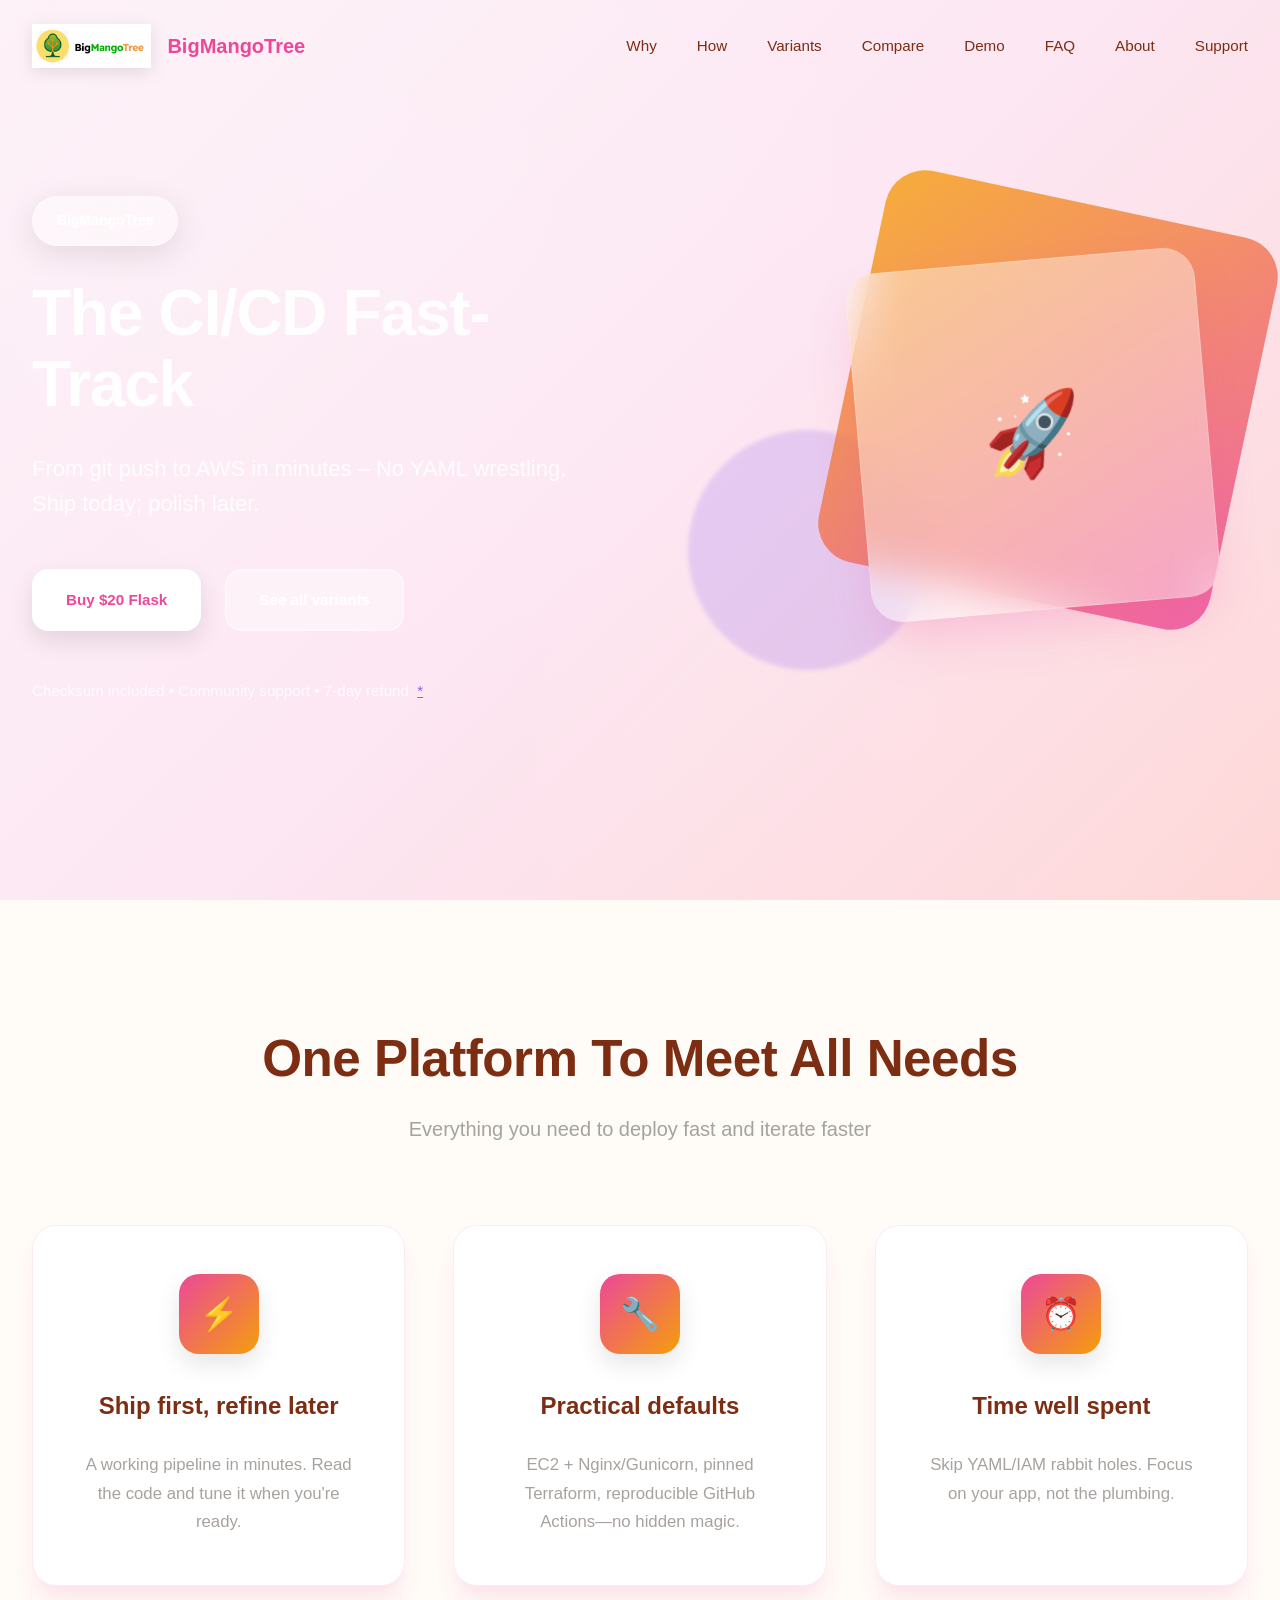
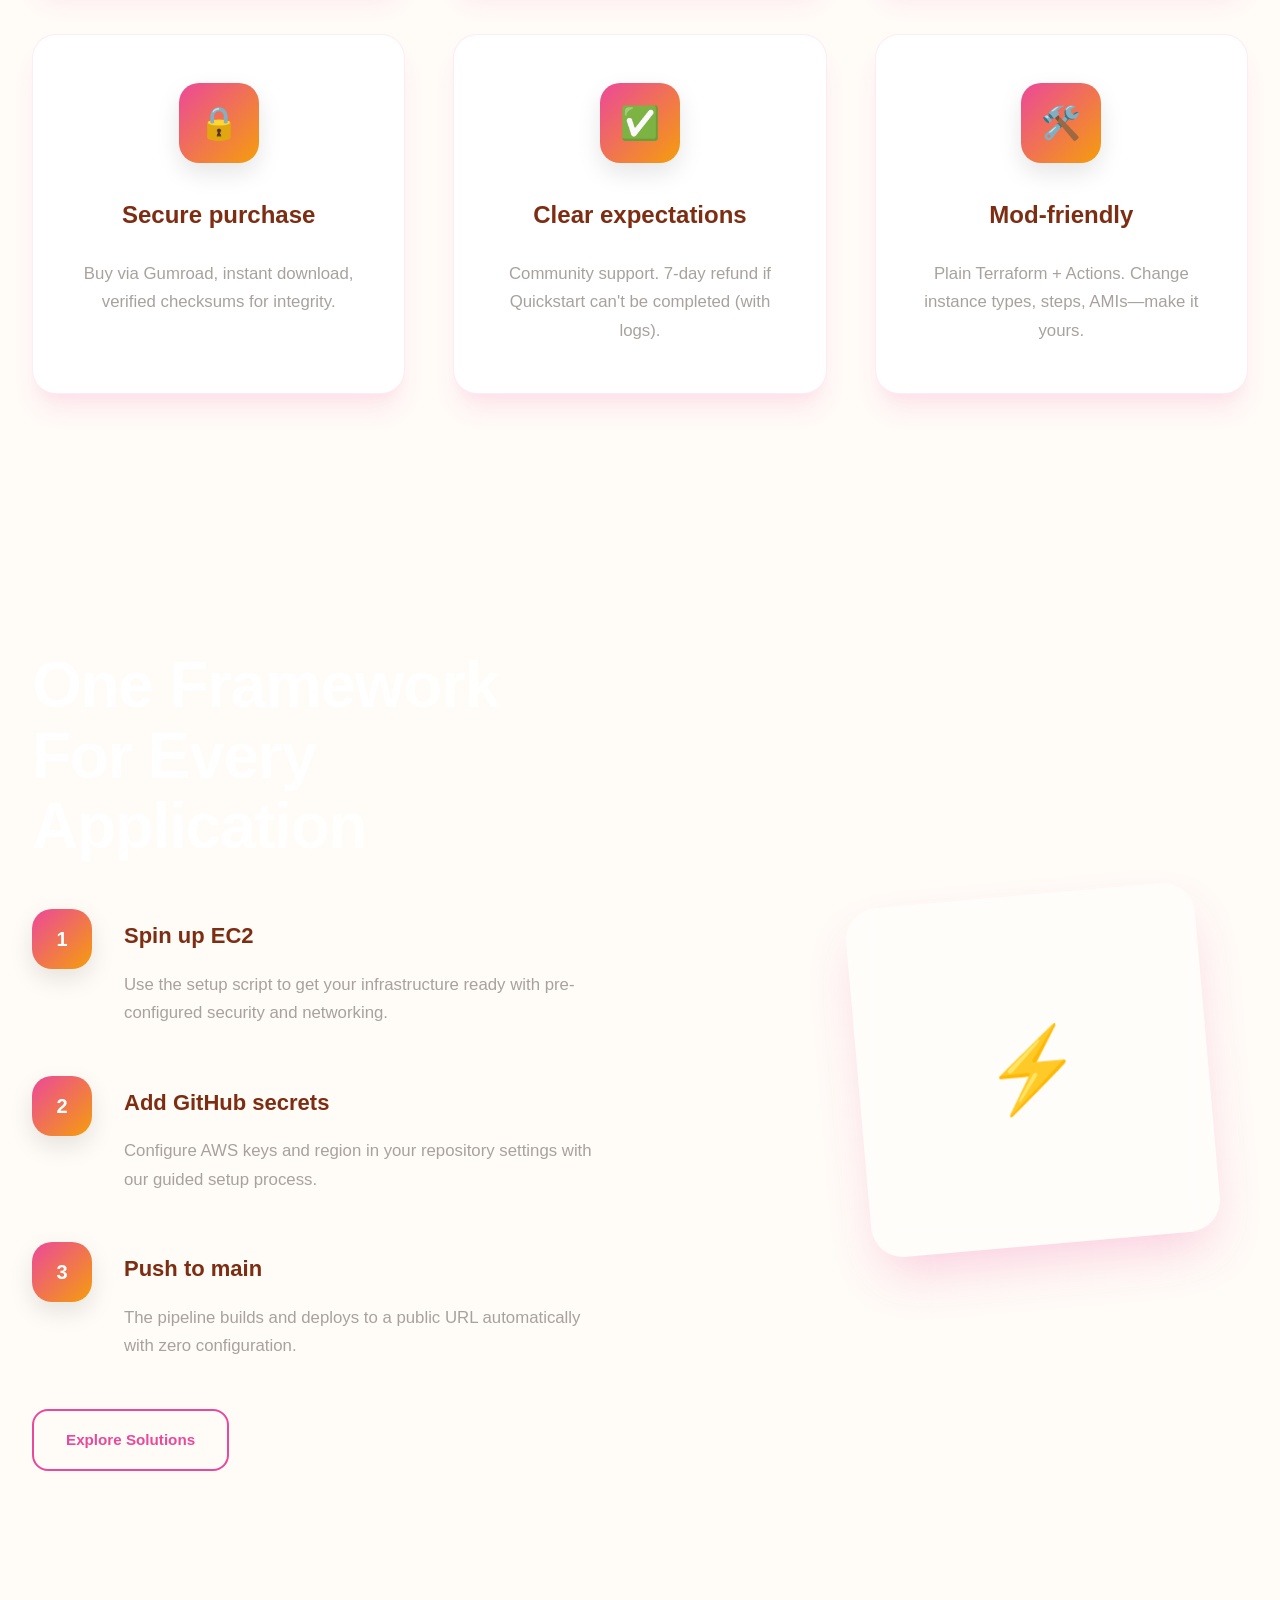
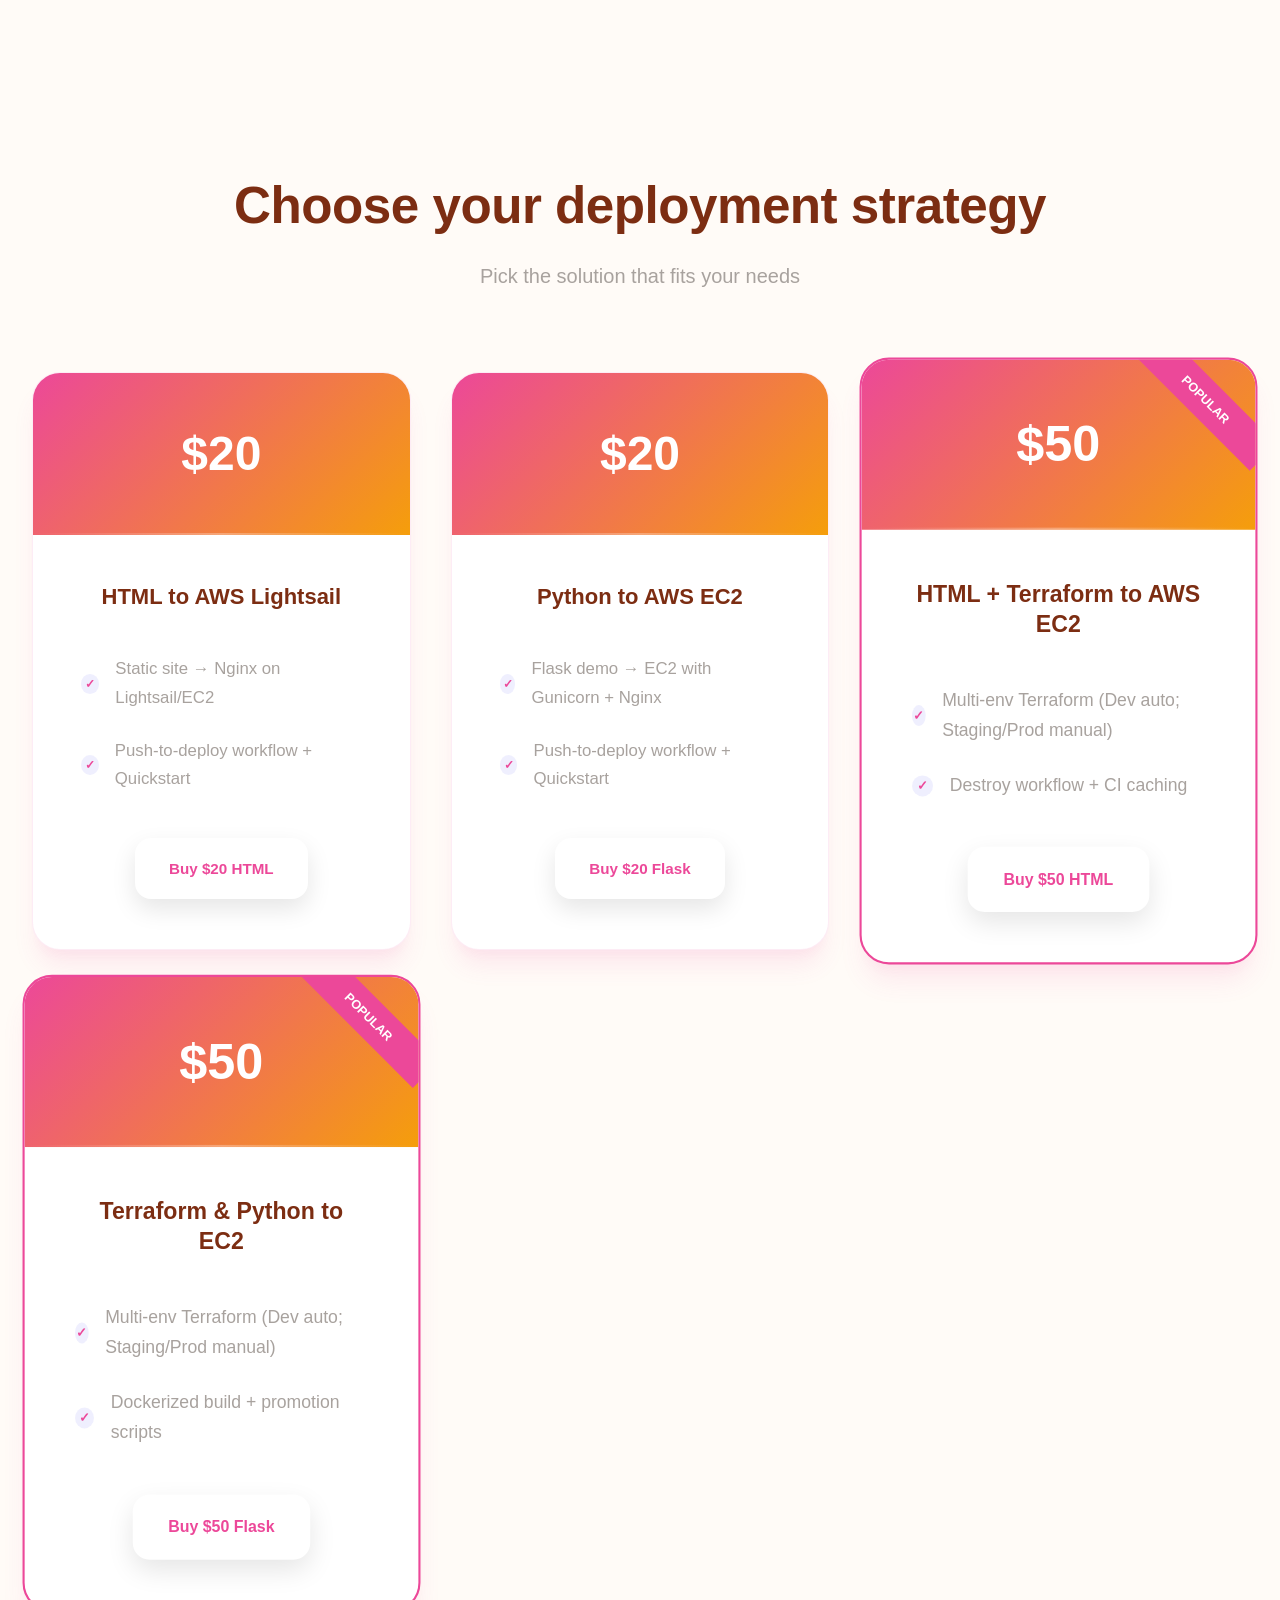
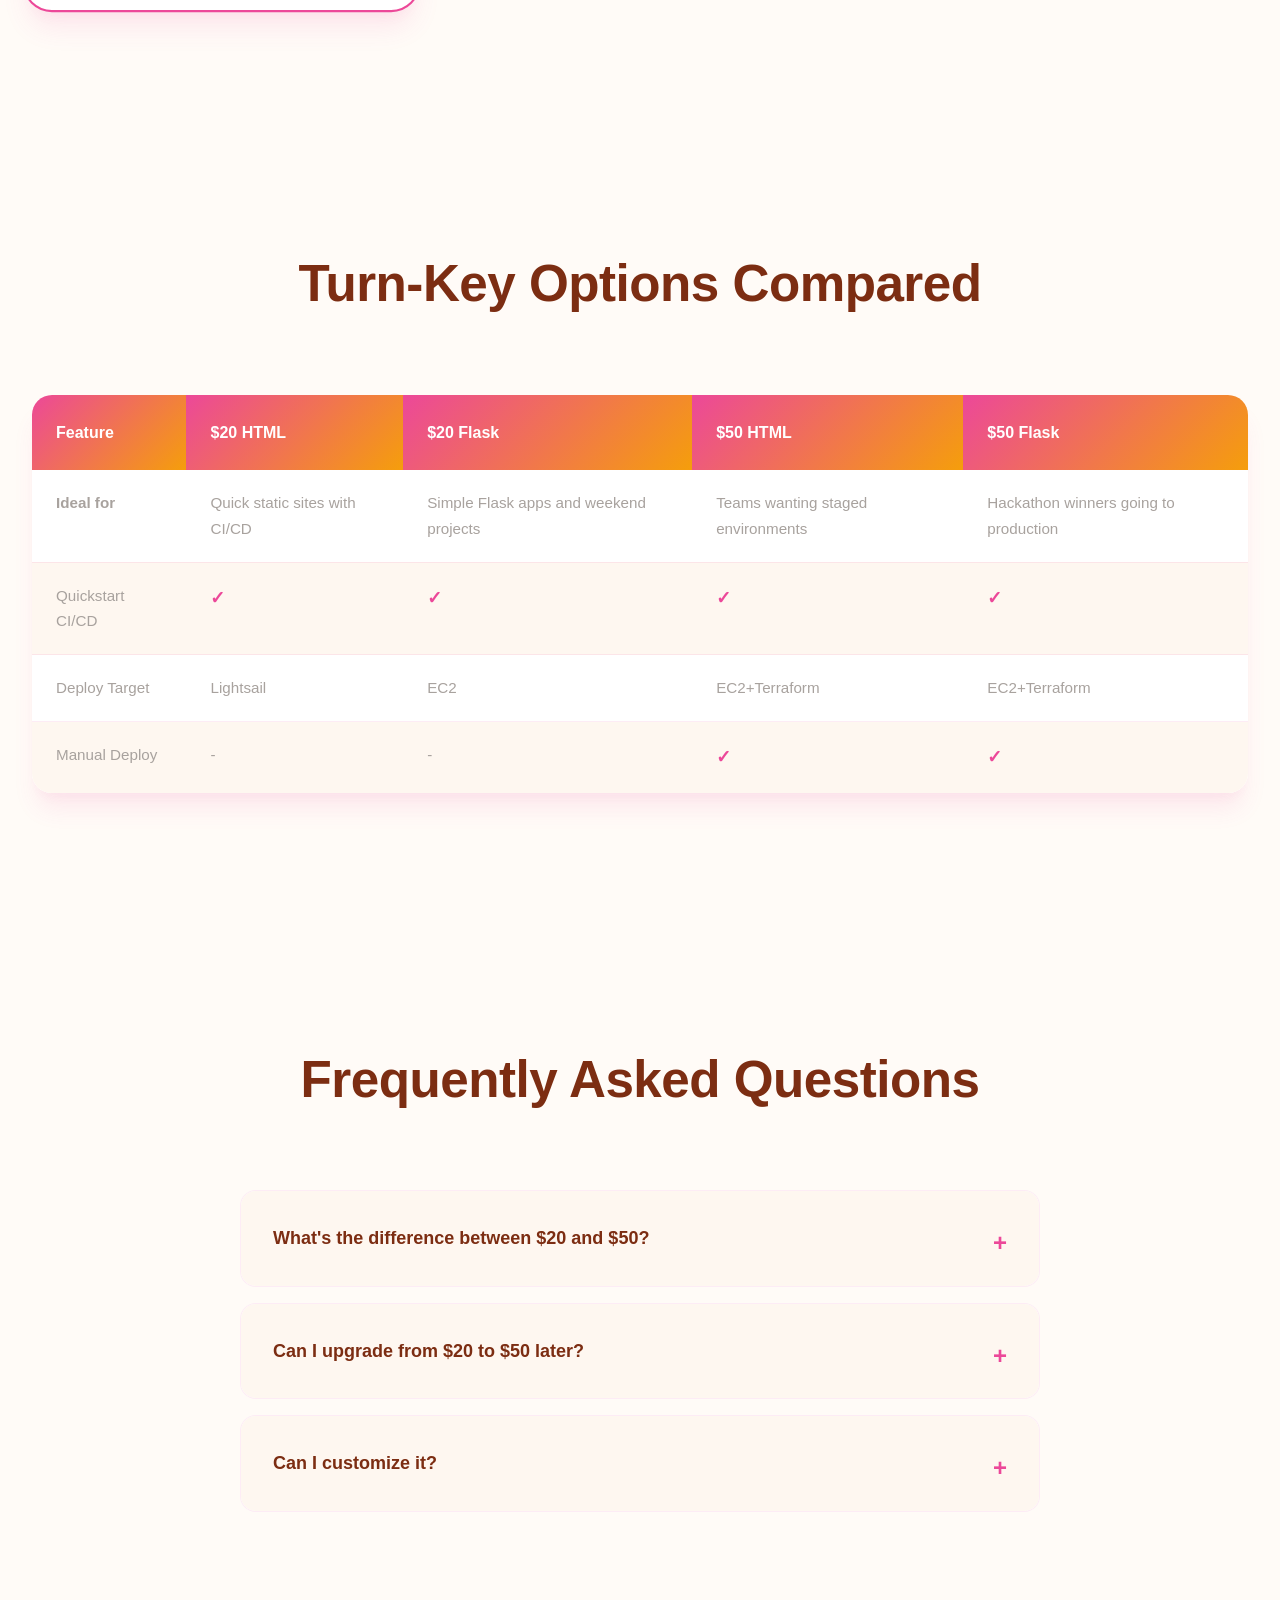
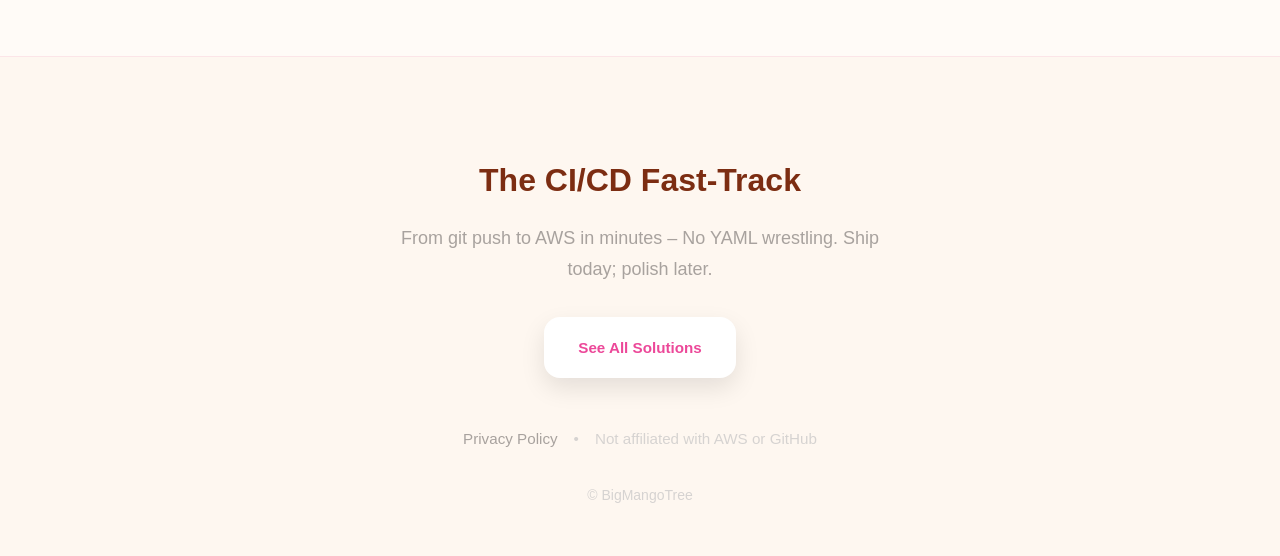
==== commit 4e7c489f: "update with theme" ====
--- a/index.html
+++ b/index.html
@@ -1,207 +1,207 @@
 <!doctype html>
 <html lang="en">
-
 <head>
   <meta charset="utf-8" />
   <title>The CI/CD Fast-Track • Turn-Key GitHub Actions for AWS</title>
   <meta name="viewport" content="width=device-width, initial-scale=1" />
   <meta name="description" content="From git push to AWS in minutes – No YAML wrestling. Ship today; polish later." />
-  <link rel="canonical" href="https://bigmangotree.github.io/index.html" />
   <link rel="stylesheet" href="styles/main.css" />
 </head>
 
-<body>
-  <!-- Header Navigation -->
-  <header class="header-main">
-    <div class="layout-container">
-      <nav class="nav-container">
-        <a href="#hero" class="nav-brand">
-          <img src="images/bigmangotree-logo.png" alt="BigMangoTree Logo" class="nav-brand__logo">
-          BigMangoTree
-        </a>
+<!-- THEME CONTROLLER: Change this attribute to switch entire theme -->
+<body data-theme="elegant">
+
+  <!-- HEADER: Universal structure -->
+  <header class="app-header">
+    <div class="section-container">
+      <nav class="nav-wrapper">
+        <div class="brand-area">
+          <img src="images/bigmangotree-logo.png" alt="Logo" class="brand-logo">
+          <span class="brand-text">BigMangoTree</span>
+        </div>
         <ul class="nav-menu">
-          <li><a href="#features" class="nav-link">Why</a></li>
-          <li><a href="#how-it-works" class="nav-link">How</a></li>
-          <li><a href="#products" class="nav-link">Variants</a></li>
-          <li><a href="#comparison" class="nav-link">Compare</a></li>
-          <li><a href="#demo" class="nav-link">Demo</a></li>
-          <li><a href="#faq" class="nav-link">FAQ</a></li>
-          <li><a href="#about" class="nav-link">About</a></li>
-          <li><a href="#support" class="nav-link">Support</a></li>
+          <li><a href="#hero" class="nav-item">Why</a></li>
+          <li><a href="#features" class="nav-item">How</a></li>
+          <li><a href="#products" class="nav-item">Variants</a></li>
+          <li><a href="#comparison" class="nav-item">Compare</a></li>
+          <li><a href="#demo" class="nav-item">Demo</a></li>
+          <li><a href="#faq" class="nav-item">FAQ</a></li>
+          <li><a href="#about" class="nav-item">About</a></li>
+          <li><a href="#support" class="nav-item">Support</a></li>
         </ul>
       </nav>
     </div>
   </header>
 
-  <!-- Hero Section -->
-  <section id="hero" class="layout-section layout-section--hero">
-    <div class="hero-visual-container">
-      <div class="hero-content">
-        <span class="hero-badge">BigMangoTree</span>
-        <h1 class="hero-title">The CI/CD Fast-Track</h1>
-        <p class="hero-subtitle">From git push to AWS in minutes – No YAML wrestling. Ship today; polish later.</p>
-        <div class="hero-actions">
-          <a href="GUMROAD_20_FLASK" class="btn btn--primary">Buy $20 Flask</a>
-          <a href="#products" class="btn btn--secondary">See all variants</a>
-        </div>
-        <p class="text-center mt-lg" style="font-size: var(--font-size-sm); opacity: 0.8;">
-          Checksum included • Community support • 7-day refund
-          <sup style="cursor: pointer; color: #ff6b6b;" data-modal-open="#refund-modal">*</sup>
-        </p>
-      </div>
-      <div class="hero-visual-area">
-        <div class="hero-visual-accent"></div>
-        <div class="hero-visual-bg"></div>
-        <div class="hero-visual-main">
-          <span style="font-size: 4rem;">🚀</span>
-        </div>
-      </div>
-    </div>
-  </section>
-
-  <!-- Features Section -->
-  <section id="features" class="layout-section">
-    <div class="layout-container">
+  <!-- HERO SECTION: Universal split layout -->
+  <section id="hero" class="app-section" data-section="hero" data-layout="split">
+    <div class="section-container">
+      <div class="content-grid">
+        <div class="content-area">
+          <div class="content-badge">BigMangoTree</div>
+          <h1 class="content-title">The CI/CD Fast-Track</h1>
+          <p class="content-subtitle">From git push to AWS in minutes – No YAML wrestling. Ship today; polish later.</p>
+          <div class="action-group">
+            <a href="#" class="action-btn action-btn--primary">Buy $20 Flask</a>
+            <a href="#products" class="action-btn action-btn--secondary">See all variants</a>
+          </div>
+          <p class="content-note">
+            Checksum included • Community support • 7-day refund
+            <span class="note-highlight" data-modal="#refund-modal">*</span>
+          </p>
+        </div>
+        <div class="visual-area">
+          <div class="visual-element visual-element--main">🚀</div>
+          <div class="visual-element visual-element--accent"></div>
+          <div class="visual-element visual-element--bg"></div>
+        </div>
+      </div>
+    </div>
+  </section>
+
+  <!-- FEATURES SECTION: Universal grid layout -->
+  <section id="features" class="app-section" data-section="features" data-layout="grid">
+    <div class="section-container">
       <div class="section-header">
         <h2 class="section-title">One Platform To Meet All Needs</h2>
-        <p class="section-subtitle">Everything you need to deploy fast and iterate faster</p>
-      </div>
-      <div class="feature-grid">
-        <div class="card">
-          <div class="card__icon">⚡</div>
-          <h3 class="card__title">Ship first, refine later</h3>
-          <p class="card__description">A working pipeline in minutes. Read the code and tune it when you're ready.</p>
-        </div>
-        <div class="card">
-          <div class="card__icon">🔧</div>
-          <h3 class="card__title">Practical defaults</h3>
-          <p class="card__description">EC2 + Nginx/Gunicorn, pinned Terraform, reproducible GitHub Actions—no hidden
-            magic.</p>
-        </div>
-        <div class="card">
-          <div class="card__icon">⏰</div>
-          <h3 class="card__title">Time well spent</h3>
-          <p class="card__description">Skip YAML/IAM rabbit holes. Focus on your app, not the plumbing.</p>
-        </div>
-        <div class="card">
-          <div class="card__icon">🔒</div>
-          <h3 class="card__title">Secure purchase</h3>
-          <p class="card__description">Buy via Gumroad, instant download, verified checksums for integrity.</p>
-        </div>
-        <div class="card">
-          <div class="card__icon">✅</div>
-          <h3 class="card__title">Clear expectations</h3>
-          <p class="card__description">Community support. 7-day refund if Quickstart can't be completed (with logs).</p>
-        </div>
-        <div class="card">
-          <div class="card__icon">🛠️</div>
-          <h3 class="card__title">Mod-friendly</h3>
-          <p class="card__description">Plain Terraform + Actions. Change instance types, steps, AMIs—make it yours.</p>
-        </div>
-      </div>
-    </div>
-  </section>
-
-  <!-- How It Works Section -->
-  <section id="how-it-works" class="layout-section layout-section--alt">
-    <div class="layout-container">
-      <div class="layout-grid layout-grid--2col">
-        <div>
-          <h2 class="section-title text-left">One Framework For Every Application</h2>
+        <p class="section-description">Everything you need to deploy fast and iterate faster</p>
+      </div>
+      <div class="content-grid">
+        <div class="feature-card">
+          <div class="card-icon">⚡</div>
+          <h3 class="card-title">Ship first, refine later</h3>
+          <p class="card-description">A working pipeline in minutes. Read the code and tune it when you're ready.</p>
+        </div>
+        <div class="feature-card">
+          <div class="card-icon">🔧</div>
+          <h3 class="card-title">Practical defaults</h3>
+          <p class="card-description">EC2 + Nginx/Gunicorn, pinned Terraform, reproducible GitHub Actions—no hidden magic.</p>
+        </div>
+        <div class="feature-card">
+          <div class="card-icon">⏰</div>
+          <h3 class="card-title">Time well spent</h3>
+          <p class="card-description">Skip YAML/IAM rabbit holes. Focus on your app, not the plumbing.</p>
+        </div>
+        <div class="feature-card">
+          <div class="card-icon">🔒</div>
+          <h3 class="card-title">Secure purchase</h3>
+          <p class="card-description">Buy via Gumroad, instant download, verified checksums for integrity.</p>
+        </div>
+        <div class="feature-card">
+          <div class="card-icon">✅</div>
+          <h3 class="card-title">Clear expectations</h3>
+          <p class="card-description">Community support. 7-day refund if Quickstart can't be completed (with logs).</p>
+        </div>
+        <div class="feature-card">
+          <div class="card-icon">🛠️</div>
+          <h3 class="card-title">Mod-friendly</h3>
+          <p class="card-description">Plain Terraform + Actions. Change instance types, steps, AMIs—make it yours.</p>
+        </div>
+      </div>
+    </div>
+  </section>
+
+  <!-- HOW IT WORKS: Universal split layout -->
+  <section id="how-it-works" class="app-section" data-section="how-it-works" data-layout="split">
+    <div class="section-container">
+      <div class="content-grid">
+        <div class="content-area">
+          <h2 class="content-title">One Framework For Every Application</h2>
           <div class="step-list">
-            <div class="step-item">
+            <div class="step-item" data-step="1">
               <div class="step-content">
-                <h3>Spin up EC2</h3>
-                <p>Use the setup script to get your infrastructure ready with pre-configured security and networking.
-                </p>
+                <h3 class="step-title">Spin up EC2</h3>
+                <p class="step-description">Use the setup script to get your infrastructure ready with pre-configured security and networking.</p>
               </div>
             </div>
-            <div class="step-item">
+            <div class="step-item" data-step="2">
               <div class="step-content">
-                <h3>Add GitHub secrets</h3>
-                <p>Configure AWS keys and region in your repository settings with our guided setup process.</p>
+                <h3 class="step-title">Add GitHub secrets</h3>
+                <p class="step-description">Configure AWS keys and region in your repository settings with our guided setup process.</p>
               </div>
             </div>
-            <div class="step-item">
+            <div class="step-item" data-step="3">
               <div class="step-content">
-                <h3>Push to main</h3>
-                <p>The pipeline builds and deploys to a public URL automatically with zero configuration.</p>
+                <h3 class="step-title">Push to main</h3>
+                <p class="step-description">The pipeline builds and deploys to a public URL automatically with zero configuration.</p>
               </div>
             </div>
           </div>
-          <div class="mt-xl">
-            <a href="#products" class="btn btn--outline">Explore Solutions</a>
-          </div>
-        </div>
-        <div class="hero-visual">⚡</div>
-      </div>
-    </div>
-  </section>
-
-  <!-- Products Section -->
-  <section id="products" class="layout-section">
-    <div class="layout-container">
+          <div class="action-group">
+            <a href="#products" class="action-btn action-btn--outline">Explore Solutions</a>
+          </div>
+        </div>
+        <div class="visual-area">
+          <div class="visual-element visual-element--main">⚡</div>
+        </div>
+      </div>
+    </div>
+  </section>
+
+  <!-- PRODUCTS SECTION: Universal card layout -->
+  <section id="products" class="app-section" data-section="products" data-layout="cards">
+    <div class="section-container">
       <div class="section-header">
-        <h2 class="section-title">One Framework For Every Cryptocurrency</h2>
-        <p class="section-subtitle">Choose your deployment strategy</p>
-      </div>
-      <div class="layout-grid layout-grid--2col">
-        <div class="card card--product">
-          <div class="card__price">$20</div>
-          <div style="padding: var(--space-xl);">
-            <h3 class="card__title">HTML to AWS Lightsail</h3>
-            <ul style="text-align: left; margin: var(--space-md) 0;">
+        <h2 class="section-title">Choose your deployment strategy</h2>
+        <p class="section-description">Pick the solution that fits your needs</p>
+      </div>
+      <div class="content-grid">
+        <div class="product-card" data-product="basic">
+          <div class="product-price">$20</div>
+          <div class="product-content">
+            <h3 class="product-title">HTML to AWS Lightsail</h3>
+            <ul class="product-features">
               <li>Static site → Nginx on Lightsail/EC2</li>
               <li>Push-to-deploy workflow + Quickstart</li>
             </ul>
-            <a href="GUMROAD_20_HTML" class="btn btn--primary">Buy $20 HTML</a>
-          </div>
-        </div>
-        <div class="card card--product">
-          <div class="card__price">$20</div>
-          <div style="padding: var(--space-xl);">
-            <h3 class="card__title">Python to AWS EC2</h3>
-            <ul style="text-align: left; margin: var(--space-md) 0;">
+            <a href="#" class="action-btn action-btn--primary">Buy $20 HTML</a>
+          </div>
+        </div>
+        <div class="product-card" data-product="basic">
+          <div class="product-price">$20</div>
+          <div class="product-content">
+            <h3 class="product-title">Python to AWS EC2</h3>
+            <ul class="product-features">
               <li>Flask demo → EC2 with Gunicorn + Nginx</li>
               <li>Push-to-deploy workflow + Quickstart</li>
             </ul>
-            <a href="GUMROAD_20_FLASK" class="btn btn--primary">Buy $20 Flask</a>
-          </div>
-        </div>
-        <div class="card card--product card--featured">
-          <div class="card__price">$50</div>
-          <div style="padding: var(--space-xl);">
-            <h3 class="card__title">HTML + Terraform to AWS EC2</h3>
-            <ul style="text-align: left; margin: var(--space-md) 0;">
+            <a href="#" class="action-btn action-btn--primary">Buy $20 Flask</a>
+          </div>
+        </div>
+        <div class="product-card" data-product="premium">
+          <div class="product-price">$50</div>
+          <div class="product-content">
+            <h3 class="product-title">HTML + Terraform to AWS EC2</h3>
+            <ul class="product-features">
               <li>Multi-env Terraform (Dev auto; Staging/Prod manual)</li>
               <li>Destroy workflow + CI caching</li>
             </ul>
-            <a href="GUMROAD_50_HTML" class="btn btn--primary">Buy $50 HTML</a>
-          </div>
-        </div>
-        <div class="card card--product">
-          <div class="card__price">$50</div>
-          <div style="padding: var(--space-xl);">
-            <h3 class="card__title">Terraform & Python to EC2</h3>
-            <ul style="text-align: left; margin: var(--space-md) 0;">
+            <a href="#" class="action-btn action-btn--primary">Buy $50 HTML</a>
+          </div>
+        </div>
+        <div class="product-card" data-product="premium">
+          <div class="product-price">$50</div>
+          <div class="product-content">
+            <h3 class="product-title">Terraform & Python to EC2</h3>
+            <ul class="product-features">
               <li>Multi-env Terraform (Dev auto; Staging/Prod manual)</li>
               <li>Dockerized build + promotion scripts</li>
             </ul>
-            <a href="GUMROAD_50_FLASK" class="btn btn--primary">Buy $50 Flask</a>
-          </div>
-        </div>
-      </div>
-    </div>
-  </section>
-
-  <!-- Comparison Section -->
-  <section id="comparison" class="layout-section layout-section--alt">
-    <div class="layout-container">
+            <a href="#" class="action-btn action-btn--primary">Buy $50 Flask</a>
+          </div>
+        </div>
+      </div>
+    </div>
+  </section>
+
+  <!-- COMPARISON SECTION: Universal table layout -->
+  <section id="comparison" class="app-section" data-section="comparison" data-layout="table">
+    <div class="section-container">
       <div class="section-header">
         <h2 class="section-title">Turn-Key Options Compared</h2>
       </div>
-      <div class="table-container">
-        <table class="table">
+      <div class="table-wrapper">
+        <table class="comparison-table">
           <thead>
             <tr>
               <th>Feature</th>
@@ -221,10 +221,10 @@
             </tr>
             <tr>
               <td>Quickstart CI/CD</td>
-              <td><span class="table-checkmark">✓</span></td>
-              <td><span class="table-checkmark">✓</span></td>
-              <td><span class="table-checkmark">✓</span></td>
-              <td><span class="table-checkmark">✓</span></td>
+              <td><span class="check-mark">✓</span></td>
+              <td><span class="check-mark">✓</span></td>
+              <td><span class="check-mark">✓</span></td>
+              <td><span class="check-mark">✓</span></td>
             </tr>
             <tr>
               <td>Deploy Target</td>
@@ -237,256 +237,73 @@
               <td>Manual Deploy</td>
               <td>-</td>
               <td>-</td>
-              <td><span class="table-checkmark">✓</span></td>
-              <td><span class="table-checkmark">✓</span></td>
-            </tr>
-            <tr>
-              <td>Docker Workflow</td>
-              <td>-</td>
-              <td>-</td>
-              <td><span class="table-checkmark">✓</span></td>
-              <td><span class="table-checkmark">✓</span></td>
-            </tr>
-            <tr>
-              <td>Terraform Guardrails</td>
-              <td>-</td>
-              <td>-</td>
-              <td><span class="table-checkmark">✓</span></td>
-              <td><span class="table-checkmark">✓</span></td>
+              <td><span class="check-mark">✓</span></td>
+              <td><span class="check-mark">✓</span></td>
             </tr>
           </tbody>
         </table>
       </div>
-      <p class="text-center mt-lg text-secondary">
-        Need simple deploys? Pick $20. Need multi-env repeatability? Pick $50.
-      </p>
-    </div>
-  </section>
-
-  <!-- Demo Section -->
-  <section id="demo" class="layout-section">
-    <div class="layout-container">
+    </div>
+  </section>
+
+  <!-- FAQ SECTION: Universal accordion layout -->
+  <section id="faq" class="app-section" data-section="faq" data-layout="accordion">
+    <div class="section-container">
       <div class="section-header">
-        <h2 class="section-title">Watch it ship (2 minutes)</h2>
-      </div>
-      <div
-        style="position: relative; padding-top: 56.25%; border-radius: var(--border-radius); overflow: hidden; box-shadow: var(--shadow-lg);">
-        <iframe src="https://www.youtube.com/embed/VIDEO_ID" title="BigMangoTree CI/CD Fast-Track Demo"
-          style="position: absolute; top: 0; left: 0; width: 100%; height: 100%; border: 0;" allowfullscreen>
-        </iframe>
-      </div>
-      <p class="text-center mt-md text-secondary">
-        Uncut run: push → Actions → live URL
-      </p>
-    </div>
-  </section>
-
-  <!-- FAQ Section -->
-  <section id="faq" class="layout-section layout-section--alt">
-    <div class="layout-container">
-      <div class="section-header">
-        <h2 class="section-title">Lexicon FAQ</h2>
-      </div>
-      <div class="faq-container">
+        <h2 class="section-title">Frequently Asked Questions</h2>
+      </div>
+      <div class="faq-wrapper">
         <details class="faq-item">
           <summary class="faq-question">What's the difference between $20 and $50?</summary>
           <div class="faq-answer">
-            <p>$20 = single-env push-to-deploy (HTML or Flask). $50 = multi-env (Dev auto + manual Staging/Prod),
-              Terraform guardrails, destroy workflow, caching. Flask Pro adds Docker build + promotion scripts.</p>
+            <p>$20 = single-env push-to-deploy (HTML or Flask). $50 = multi-env (Dev auto + manual Staging/Prod), Terraform guardrails, destroy workflow, caching.</p>
           </div>
         </details>
-
         <details class="faq-item">
           <summary class="faq-question">Can I upgrade from $20 to $50 later?</summary>
           <div class="faq-answer">
-            <p>Yes. Replace the $20 workflows with the $50 set and follow the Quickstart. Your infra state can stay; you
-              mainly swap CI steps (test on a new branch first).</p>
+            <p>Yes. Replace the $20 workflows with the $50 set and follow the Quickstart. Your infra state can stay; you mainly swap CI steps.</p>
           </div>
         </details>
-
         <details class="faq-item">
           <summary class="faq-question">Can I customize it?</summary>
           <div class="faq-answer">
-            <p>Absolutely. You're licensed to modify for your own projects: edit variables (region, instance type), add
-              steps (linters/tests), swap AMIs, or extend the pipeline.</p>
+            <p>Absolutely. You're licensed to modify for your own projects: edit variables, add steps, swap AMIs, or extend the pipeline.</p>
           </div>
         </details>
-
-        <details class="faq-item">
-          <summary class="faq-question">What's the support model?</summary>
-          <div class="faq-answer">
-            <p>Community support only. If AWS/GitHub changes break a script, open a GitHub Issue with logs—we'll patch.
-              No 1:1 consulting or SLAs included.</p>
-          </div>
-        </details>
-
-        <details class="faq-item">
-          <summary class="faq-question">Refunds?</summary>
-          <div class="faq-answer">
-            <p>We want you to succeed. If you can't complete the Quickstart within 7 days and share relevant
-              logs/errors, you qualify for a refund. <a href="#" data-modal-open="#refund-modal">Read full Refund
-                Policy</a></p>
-          </div>
-        </details>
-      </div>
-    </div>
-  </section>
-
-  <!-- Current Road Map Section -->
-  <section class="layout-section">
-    <div class="layout-container">
-      <div class="section-header">
-        <h2 class="section-title">Current Road Map</h2>
-      </div>
-      <div class="step-list" style="max-width: 800px; margin: 0 auto;">
-        <div class="step-item">
-          <div class="step-content">
-            <h3>Beta Testing</h3>
-            <p>Testing with select customers and refining core features based on feedback</p>
-          </div>
-        </div>
-        <div class="step-item">
-          <div class="step-content">
-            <h3>Azure and GCP Support</h3>
-            <p>Expanding beyond AWS to support multi-cloud deployments</p>
-          </div>
-        </div>
-        <div class="step-item">
-          <div class="step-content">
-            <h3>Auto Scaling Service</h3>
-            <p>Intelligent scaling based on traffic patterns and resource utilization</p>
-          </div>
-        </div>
-        <div class="step-item">
-          <div class="step-content">
-            <h3>Best Practices</h3>
-            <p>Comprehensive guides and templates for production-ready deployments</p>
-          </div>
-        </div>
-        <div class="step-item">
-          <div class="step-content">
-            <h3>Private Development</h3>
-            <p>Enterprise features including private repositories and custom integrations</p>
-          </div>
-        </div>
-      </div>
-    </div>
-  </section>
-
-  <!-- About Section -->
-  <section id="about" class="layout-section layout-section--alt">
-    <div class="layout-container">
-      <div class="section-header">
-        <h2 class="section-title">Advisory Team</h2>
-        <p class="section-subtitle">Experienced builders focused on practical solutions</p>
-      </div>
-      <div class="layout-grid layout-grid--3col">
-        <div class="card text-center">
-          <div
-            style="width: 80px; height: 80px; background: var(--brand-primary); border-radius: 50%; margin: 0 auto var(--space-md); display: flex; align-items: center; justify-content: center; font-size: var(--font-size-2xl); color: var(--text-inverse);">
-            👨‍💻</div>
-          <h3 class="card__title">Lead Developer</h3>
-          <p class="card__description">10+ years building CI/CD pipelines for startups and enterprises</p>
-        </div>
-        <div class="card text-center">
-          <div
-            style="width: 80px; height: 80px; background: var(--brand-primary); border-radius: 50%; margin: 0 auto var(--space-md); display: flex; align-items: center; justify-content: center; font-size: var(--font-size-2xl); color: var(--text-inverse);">
-            ☁️</div>
-          <h3 class="card__title">Cloud Architect</h3>
-          <p class="card__description">AWS certified professional with expertise in scalable infrastructure</p>
-        </div>
-        <div class="card text-center">
-          <div
-            style="width: 80px; height: 80px; background: var(--brand-primary); border-radius: 50%; margin: 0 auto var(--space-md); display: flex; align-items: center; justify-content: center; font-size: var(--font-size-2xl); color: var(--text-inverse);">
-            🚀</div>
-          <h3 class="card__title">DevOps Engineer</h3>
-          <p class="card__description">Automation specialist focused on developer experience and reliability</p>
-        </div>
-      </div>
-    </div>
-  </section>
-
-  <!-- Support Section -->
-  <section id="support" class="layout-section">
-    <div class="layout-container">
-      <div class="section-header">
-        <h2 class="section-title">Support & Links</h2>
-      </div>
-      <div
-        style="display: flex; justify-content: center; gap: var(--space-md); flex-wrap: wrap; margin-bottom: var(--space-xl);">
-        <a href="https://github.com/your-org/your-repo/issues" class="btn btn--outline">Issues Board</a>
-        <a href="https://github.com/your-org/your-repo/issues/new/choose" class="btn btn--outline">New Issue</a>
-        <a href="https://github.com/your-org/your-repo" class="btn btn--outline">Documentation</a>
-      </div>
-      <p class="text-center text-secondary">
-        Community support only • Typical reply 24–48h (business days) • Email: support@yourdomain.com
-      </p>
-    </div>
-  </section>
-
-  <!-- Footer -->
-  <footer class="footer-main">
-    <div class="layout-container">
+      </div>
+    </div>
+  </section>
+
+  <!-- FOOTER: Universal structure -->
+  <footer class="app-footer">
+    <div class="section-container">
       <div class="footer-content">
         <h3 class="footer-title">The CI/CD Fast-Track</h3>
-        <p class="mb-xl">From git push to AWS in minutes – No YAML wrestling. Ship today; polish later.</p>
-        <a href="#products" class="btn btn--primary">See All Solutions</a>
-      </div>
-
+        <p class="footer-description">From git push to AWS in minutes – No YAML wrestling. Ship today; polish later.</p>
+        <a href="#products" class="action-btn action-btn--primary">See All Solutions</a>
+      </div>
       <div class="footer-links">
-        <a href="#" data-modal-open="#privacy-modal" class="footer-link">Privacy Policy</a>
+        <a href="#" class="footer-link">Privacy Policy</a>
         <span>•</span>
         <span>Not affiliated with AWS or GitHub</span>
       </div>
-
-      <p style="opacity: 0.6; font-size: var(--font-size-sm); margin-top: var(--space-md);">
-        © BigMangoTree
-      </p>
+      <p class="footer-copyright">© BigMangoTree</p>
     </div>
   </footer>
 
-  <!-- Scroll to Top Button -->
-  <button id="scrollTopBtn" class="scroll-top" title="Go to top">↑</button>
-
-  <!-- Privacy Policy Modal -->
-  <div id="privacy-modal" class="modal-overlay" aria-hidden="true" role="dialog">
+  <!-- MODALS: Universal structure -->
+  <div id="refund-modal" class="modal-overlay" aria-hidden="true">
     <div class="modal-dialog">
-      <button class="modal-close" data-modal-close aria-label="Close">✕</button>
-      <h3>Privacy Policy</h3>
-      <div style="color: var(--text-secondary); font-size: var(--font-size-sm); margin-bottom: var(--space-md);">
-        Effective: 20 Aug 2025</div>
-      <div>
-        <p>This site is a static website with no backend or user accounts. We don't collect personal details such as
-          names, emails, or payment information here.</p>
-        <p>We use Google Analytics to measure general traffic patterns. Data collected may include your IP address but
-          we don't sell or share this data.</p>
-        <p><strong>Payments:</strong> Handled by Gumroad under their terms and privacy policy.</p>
-        <p><strong>Support:</strong> GitHub Issues are public. Email support is used only for replies and not shared
-          with third parties.</p>
-      </div>
-    </div>
-  </div>
-
-  <!-- Refund Policy Modal -->
-  <div id="refund-modal" class="modal-overlay" aria-hidden="true" role="dialog">
-    <div class="modal-dialog">
-      <button class="modal-close" data-modal-close aria-label="Close">✕</button>
+      <button class="modal-close" data-modal-close>✕</button>
       <h3>Refund Policy</h3>
-      <div style="color: var(--text-secondary); font-size: var(--font-size-sm); margin-bottom: var(--space-md);">
-        Effective for all CI/CD Fast-Track products sold via Gumroad
-      </div>
-      <div>
+      <div class="modal-content">
         <p><strong>Window:</strong> 7 calendar days from purchase</p>
         <p><strong>Eligibility:</strong> Unable to complete documented Quickstart with provided logs</p>
-        <p><strong>Process:</strong> Open GitHub Issue or email support with order details, environment info, and
-          failure logs</p>
-        <p><strong>Exclusions:</strong> Incorrect credentials, modified workflows, third-party outages, or buyer's
-          remorse</p>
       </div>
     </div>
   </div>
 
   <script src="scripts/main.js"></script>
 </body>
-
 </html>
--- a/styles/main.css
+++ b/styles/main.css
@@ -1,96 +1,179 @@
 /* ============================================
-   CSS VARIABLE SYSTEM - Modify these to change entire theme
-   ============================================ */
+   MODERN BEAUTIFUL THEME SYSTEM
+   ============================================ */
+
+/* BASE THEME VARIABLES - Modern Minimal */
 :root {
-  /* Brand Colors */
-  --brand-primary: #4A90E2;
-  --brand-secondary: #2563EB;
-  --brand-accent: #FDBE02;
-  --brand-gradient-start: #ff9797;
-  --brand-gradient-end: #FFFF00;
-  
-  /* Backgrounds */
-  --bg-primary: #ffffff;
-  --bg-secondary: #f8fafc;
-  --bg-hero: linear-gradient(135deg, var(--brand-primary), var(--brand-secondary));
-  --bg-section-alt: linear-gradient(to bottom, var(--brand-gradient-start), var(--brand-gradient-end));
-  --bg-card: #ffffff;
-  --bg-overlay: rgba(0, 0, 0, 0.1);
-  
-  /* Text Colors */
-  --text-primary: #1a202c;
-  --text-secondary: #4a5568;
-  --text-muted: #718096;
-  --text-inverse: #ffffff;
-  --text-nav: var(--brand-accent);
-  
-  /* Borders & Effects */
-  --border-color: #e2e8f0;
-  --border-radius: 12px;
-  --shadow-sm: 0 2px 4px rgba(0, 0, 0, 0.06);
-  --shadow-md: 0 4px 12px rgba(0, 0, 0, 0.1);
-  --shadow-lg: 0 10px 25px rgba(0, 0, 0, 0.15);
-  
-  /* Typography Scale */
-  --font-size-xs: 0.75rem;
-  --font-size-sm: 0.875rem;
-  --font-size-base: 1rem;
-  --font-size-lg: 1.125rem;
-  --font-size-xl: 1.25rem;
-  --font-size-2xl: 1.5rem;
-  --font-size-3xl: 1.875rem;
-  --font-size-4xl: 2.25rem;
-  --font-size-hero: 3.5rem;
-  
-  /* Spacing Scale */
-  --space-xs: 0.5rem;
-  --space-sm: 1rem;
-  --space-md: 1.5rem;
-  --space-lg: 2rem;
-  --space-xl: 3rem;
-  --space-2xl: 4rem;
-  --space-section: 5rem;
-  
-  /* Layout */
-  --container-width: 1200px;
-  --grid-gap: 2rem;
-}
-
-/* ============================================
-   RESET & BASE STYLES
-   ============================================ */
+  --theme-primary: #6366f1;
+  --theme-secondary: #8b5cf6;
+  --theme-accent: #06b6d4;
+  --theme-bg-1: #ffffff;
+  --theme-bg-2: #fafbfc;
+  --theme-bg-3: #f1f3f4;
+  --theme-text-1: #1f2937;
+  --theme-text-2: #6b7280;
+  --theme-text-3: #9ca3af;
+  --theme-white: #ffffff;
+  --theme-gradient-1: linear-gradient(135deg, #667eea 0%, #764ba2 100%);
+  --theme-gradient-2: linear-gradient(135deg, #f093fb 0%, #f5576c 100%);
+  --theme-gradient-hero: linear-gradient(135deg, #667eea 0%, #764ba2 100%);
+  --theme-shadow: 0 20px 25px -5px rgba(0, 0, 0, 0.1), 0 10px 10px -5px rgba(0, 0, 0, 0.04);
+  --theme-shadow-lg: 0 25px 50px -12px rgba(0, 0, 0, 0.25);
+  --theme-border: rgba(99, 102, 241, 0.1);
+  --theme-glass: rgba(255, 255, 255, 0.25);
+  --theme-blur: blur(16px);
+}
+
+/* PREMIUM DARK THEME */
+[data-theme="premium"] {
+  --theme-primary: #3b82f6;
+  --theme-secondary: #6366f1;
+  --theme-accent: #06b6d4;
+  --theme-bg-1: #0f172a;
+  --theme-bg-2: #1e293b;
+  --theme-bg-3: #334155;
+  --theme-text-1: #f8fafc;
+  --theme-text-2: #cbd5e1;
+  --theme-text-3: #94a3b8;
+  --theme-white: #ffffff;
+  --theme-gradient-1: linear-gradient(135deg, #1e3a8a 0%, #3730a3 100%);
+  --theme-gradient-2: linear-gradient(135deg, #7c3aed 0%, #2563eb 100%);
+  --theme-gradient-hero: linear-gradient(135deg, #0f172a 0%, #1e293b 50%, #334155 100%);
+  --theme-shadow: 0 20px 25px -5px rgba(0, 0, 0, 0.3), 0 10px 10px -5px rgba(0, 0, 0, 0.2);
+  --theme-shadow-lg: 0 25px 50px -12px rgba(0, 0, 0, 0.5);
+  --theme-border: rgba(59, 130, 246, 0.2);
+  --theme-glass: rgba(255, 255, 255, 0.1);
+  --theme-blur: blur(16px);
+}
+
+/* ELEGANT ROSE THEME */
+[data-theme="elegant"] {
+  --theme-primary: #ec4899;
+  --theme-secondary: #f59e0b;
+  --theme-accent: #8b5cf6;
+  --theme-bg-1: #fffbf7;
+  --theme-bg-2: #fef7f0;
+  --theme-bg-3: #fed7d7;
+  --theme-text-1: #7c2d12;
+  --theme-text-2: #a8a29e;
+  --theme-text-3: #d6d3d1;
+  --theme-white: #ffffff;
+  --theme-gradient-1: linear-gradient(135deg, #fce7f3 0%, #fed7d7 100%);
+  --theme-gradient-2: linear-gradient(135deg, #fbbf24 0%, #f59e0b 100%);
+  --theme-gradient-hero: linear-gradient(135deg, #fdf2f8 0%, #fce7f3 50%, #fed7d7 100%);
+  --theme-shadow: 0 20px 25px -5px rgba(236, 72, 153, 0.1), 0 10px 10px -5px rgba(236, 72, 153, 0.04);
+  --theme-shadow-lg: 0 25px 50px -12px rgba(236, 72, 153, 0.25);
+  --theme-border: rgba(236, 72, 153, 0.1);
+  --theme-glass: rgba(255, 255, 255, 0.4);
+  --theme-blur: blur(20px);
+}
+
+/* OCEAN PROFESSIONAL THEME */
+[data-theme="ocean"] {
+  --theme-primary: #0891b2;
+  --theme-secondary: #0e7490;
+  --theme-accent: #06b6d4;
+  --theme-bg-1: #f0fdff;
+  --theme-bg-2: #e6fffa;
+  --theme-bg-3: #ccfbf1;
+  --theme-text-1: #164e63;
+  --theme-text-2: #0891b2;
+  --theme-text-3: #67e8f9;
+  --theme-white: #ffffff;
+  --theme-gradient-1: linear-gradient(135deg, #0891b2 0%, #0e7490 100%);
+  --theme-gradient-2: linear-gradient(135deg, #67e8f9 0%, #06b6d4 100%);
+  --theme-gradient-hero: linear-gradient(135deg, #cffafe 0%, #a5f3fc 50%, #67e8f9 100%);
+  --theme-shadow: 0 20px 25px -5px rgba(8, 145, 178, 0.1), 0 10px 10px -5px rgba(8, 145, 178, 0.04);
+  --theme-shadow-lg: 0 25px 50px -12px rgba(8, 145, 178, 0.25);
+  --theme-border: rgba(8, 145, 178, 0.1);
+  --theme-glass: rgba(255, 255, 255, 0.3);
+  --theme-blur: blur(24px);
+}
+
+/* ============================================
+   MODERN TYPOGRAPHY SYSTEM
+   ============================================ */
+
+@import url('https://fonts.googleapis.com/css2?family=Inter:wght@300;400;500;600;700;800;900&display=swap');
+
 * {
   margin: 0;
   padding: 0;
   box-sizing: border-box;
 }
 
-html {
-  scroll-behavior: smooth;
-}
-
 body {
-  font-family: -apple-system, BlinkMacSystemFont, 'Segoe UI', Roboto, sans-serif;
-  line-height: 1.6;
-  color: var(--text-primary);
-  background: var(--bg-primary);
-}
-
-/* ============================================
-   LAYOUT COMPONENTS
-   ============================================ */
-.layout-container {
-  max-width: var(--container-width);
+  font-family: 'Inter', -apple-system, BlinkMacSystemFont, 'Segoe UI', Roboto, sans-serif;
+  line-height: 1.7;
+  color: var(--theme-text-1);
+  background: var(--theme-bg-1);
+  font-weight: 400;
+  -webkit-font-smoothing: antialiased;
+  -moz-osx-font-smoothing: grayscale;
+  transition: all 0.4s cubic-bezier(0.4, 0, 0.2, 1);
+}
+
+/* ============================================
+   GLASS MORPHISM COMPONENTS
+   ============================================ */
+
+.glass-card {
+  background: var(--theme-glass);
+  backdrop-filter: var(--theme-blur);
+  border: 1px solid rgba(255, 255, 255, 0.2);
+  border-radius: 24px;
+  box-shadow: var(--theme-shadow);
+}
+
+.glass-nav {
+  background: rgba(255, 255, 255, 0.8);
+  backdrop-filter: blur(20px);
+  border: 1px solid rgba(255, 255, 255, 0.2);
+}
+
+/* ============================================
+   MODERN LAYOUT SYSTEM
+   ============================================ */
+
+.section-container {
+  max-width: 1400px;
   margin: 0 auto;
-  padding: 0 var(--space-md);
-}
-
-.layout-section {
-  padding: var(--space-section) 0;
-}
-
-.layout-section--hero {
-  background: var(--bg-section-alt);
+  padding: 0 2rem;
+}
+
+.app-section {
+  padding: 8rem 0;
+  position: relative;
+  transition: all 0.4s cubic-bezier(0.4, 0, 0.2, 1);
+}
+
+/* Layout Patterns with Modern Spacing */
+[data-layout="split"] .content-grid {
+  display: grid;
+  grid-template-columns: 1fr 1fr;
+  gap: 6rem;
+  align-items: center;
+}
+
+[data-layout="grid"] .content-grid {
+  display: grid;
+  grid-template-columns: repeat(auto-fit, minmax(350px, 1fr));
+  gap: 3rem;
+}
+
+[data-layout="cards"] .content-grid {
+  display: grid;
+  grid-template-columns: repeat(auto-fit, minmax(320px, 1fr));
+  gap: 2.5rem;
+}
+
+/* ============================================
+   HERO SECTION - PREMIUM DESIGN
+   ============================================ */
+
+[data-section="hero"] {
+  background: var(--theme-gradient-hero);
+  color: var(--theme-white);
   min-height: 100vh;
   display: flex;
   align-items: center;
@@ -98,621 +181,1058 @@
   overflow: hidden;
 }
 
-.layout-section--alt {
-  background: var(--bg-secondary);
-}
-
-.layout-grid {
-  display: grid;
-  gap: var(--grid-gap);
-}
-
-.layout-grid--2col {
-  grid-template-columns: repeat(auto-fit, minmax(500px, 1fr));
-  align-items: center;
-}
-
-.layout-grid--3col {
-  grid-template-columns: repeat(auto-fit, minmax(300px, 1fr));
-}
-
-.layout-grid--6col {
-  grid-template-columns: repeat(auto-fit, minmax(250px, 1fr));
-}
-
-/* ============================================
-   HEADER & NAVIGATION
-   ============================================ */
-.header-main {
+[data-section="hero"]::before {
+  content: '';
+  position: absolute;
+  top: 0;
+  left: 0;
+  right: 0;
+  bottom: 0;
+  background: radial-gradient(circle at 30% 20%, rgba(255, 255, 255, 0.1) 0%, transparent 50%),
+              radial-gradient(circle at 70% 80%, rgba(255, 255, 255, 0.05) 0%, transparent 50%);
+  pointer-events: none;
+}
+
+/* ============================================
+   PREMIUM HEADER
+   ============================================ */
+
+.app-header {
   position: fixed;
   top: 0;
   width: 100%;
-  background: rgba(255, 255, 255, 0.95);
-  backdrop-filter: blur(10px);
-  border-bottom: 1px solid var(--border-color);
   z-index: 1000;
-  padding: var(--space-sm) 0;
-}
-
-.nav-container {
+  padding: 1.5rem 0;
+  transition: all 0.4s cubic-bezier(0.4, 0, 0.2, 1);
+}
+
+.app-header .glass-nav {
+  border-radius: 20px;
+  margin: 0 2rem;
+  padding: 1rem 2rem;
+}
+
+.nav-wrapper {
   display: flex;
   justify-content: space-between;
   align-items: center;
 }
 
-.nav-brand {
-  display: flex;
-  align-items: center;
-  gap: var(--space-xs);
+.brand-area {
+  display: flex;
+  align-items: center;
+  gap: 1rem;
+  color: var(--theme-primary);
   text-decoration: none;
-  font-size: var(--font-size-xl);
   font-weight: 700;
-  color: var(--text-nav);
-}
-
-.nav-brand__logo {
-  height: 40px;
+  font-size: 1.25rem;
+}
+
+.brand-logo {
+  height: 44px;
   width: auto;
+  filter: drop-shadow(0 4px 8px rgba(0, 0, 0, 0.1));
 }
 
 .nav-menu {
   display: flex;
   list-style: none;
-  gap: var(--space-lg);
-  align-items: center;
-}
-
-.nav-link {
-  color: var(--text-nav);
+  gap: 2.5rem;
+  align-items: center;
+}
+
+.nav-item {
+  color: var(--theme-text-1);
   text-decoration: none;
   font-weight: 500;
-  font-size: var(--font-size-sm);
-  transition: color 0.2s ease;
-}
-
-.nav-link:hover {
-  color: var(--text-primary);
-}
-
-/* ============================================
-   HERO SECTION
-   ============================================ */
-.hero-content {
+  font-size: 0.95rem;
+  transition: all 0.3s cubic-bezier(0.4, 0, 0.2, 1);
+  position: relative;
+}
+
+.nav-item::after {
+  content: '';
+  position: absolute;
+  bottom: -4px;
+  left: 0;
+  width: 0;
+  height: 2px;
+  background: var(--theme-primary);
+  transition: width 0.3s cubic-bezier(0.4, 0, 0.2, 1);
+}
+
+.nav-item:hover::after {
+  width: 100%;
+}
+
+.nav-item:hover {
+  color: var(--theme-primary);
+  transform: translateY(-1px);
+}
+
+/* ============================================
+   MODERN TYPOGRAPHY
+   ============================================ */
+
+.content-title {
+  font-size: clamp(2.5rem, 5vw, 4.5rem);
+  font-weight: 800;
+  line-height: 1.1;
+  margin-bottom: 2rem;
+  letter-spacing: -0.02em;
+  background: linear-gradient(135deg, var(--theme-white) 0%, rgba(255, 255, 255, 0.8) 100%);
+  -webkit-background-clip: text;
+  -webkit-text-fill-color: transparent;
+  background-clip: text;
+}
+
+.content-subtitle {
+  font-size: 1.375rem;
+  font-weight: 400;
+  opacity: 0.9;
+  margin-bottom: 3rem;
+  max-width: 600px;
+  line-height: 1.6;
+}
+
+.section-title {
+  font-size: clamp(2rem, 4vw, 3.5rem);
+  font-weight: 700;
+  margin-bottom: 1.5rem;
+  color: var(--theme-text-1);
+  letter-spacing: -0.01em;
+  line-height: 1.2;
+}
+
+.section-description {
+  font-size: 1.25rem;
+  color: var(--theme-text-2);
+  max-width: 700px;
+  margin: 0 auto;
+  line-height: 1.6;
+  font-weight: 400;
+}
+
+/* ============================================
+   PREMIUM BADGES
+   ============================================ */
+
+.content-badge {
+  display: inline-flex;
+  align-items: center;
+  gap: 0.5rem;
+  background: var(--theme-glass);
+  backdrop-filter: var(--theme-blur);
+  color: var(--theme-white);
+  padding: 0.75rem 1.5rem;
+  border-radius: 50px;
+  font-size: 0.875rem;
+  font-weight: 600;
+  margin-bottom: 2rem;
+  border: 1px solid rgba(255, 255, 255, 0.2);
+  box-shadow: 0 8px 32px rgba(0, 0, 0, 0.1);
+}
+
+/* ============================================
+   MODERN BUTTON SYSTEM
+   ============================================ */
+
+.action-btn {
+  display: inline-flex;
+  align-items: center;
+  justify-content: center;
+  gap: 0.5rem;
+  padding: 1rem 2rem;
+  border-radius: 16px;
+  text-decoration: none;
+  font-weight: 600;
+  font-size: 0.95rem;
+  border: 2px solid transparent;
+  cursor: pointer;
+  transition: all 0.3s cubic-bezier(0.4, 0, 0.2, 1);
+  position: relative;
+  overflow: hidden;
+}
+
+.action-btn::before {
+  content: '';
+  position: absolute;
+  top: 0;
+  left: -100%;
+  width: 100%;
+  height: 100%;
+  background: linear-gradient(90deg, transparent, rgba(255, 255, 255, 0.2), transparent);
+  transition: left 0.5s;
+}
+
+.action-btn:hover::before {
+  left: 100%;
+}
+
+.action-btn--primary {
+  background: var(--theme-white);
+  color: var(--theme-primary);
+  border-color: var(--theme-white);
+  box-shadow: 0 10px 25px rgba(0, 0, 0, 0.1);
+}
+
+.action-btn--primary:hover {
+  background: transparent;
+  color: var(--theme-white);
+  border-color: var(--theme-white);
+  transform: translateY(-2px);
+  box-shadow: 0 20px 40px rgba(0, 0, 0, 0.2);
+}
+
+.action-btn--secondary {
+  background: var(--theme-glass);
+  backdrop-filter: var(--theme-blur);
+  color: var(--theme-white);
+  border-color: rgba(255, 255, 255, 0.3);
+}
+
+.action-btn--secondary:hover {
+  background: var(--theme-white);
+  color: var(--theme-primary);
+  transform: translateY(-2px);
+}
+
+.action-btn--outline {
+  background: transparent;
+  color: var(--theme-primary);
+  border-color: var(--theme-primary);
+}
+
+.action-btn--outline:hover {
+  background: var(--theme-primary);
+  color: var(--theme-white);
+  transform: translateY(-2px);
+  box-shadow: var(--theme-shadow);
+}
+
+.action-group {
+  display: flex;
+  gap: 1.5rem;
+  margin-bottom: 3rem;
+}
+
+/* ============================================
+   PREMIUM VISUAL ELEMENTS
+   ============================================ */
+
+.visual-area {
+  position: relative;
+  width: 500px;
+  height: 500px;
+  justify-self: end;
+}
+
+.visual-element--main {
+  position: absolute;
+  top: 60px;
+  right: 40px;
+  width: 350px;
+  height: 350px;
+  background: var(--theme-glass);
+  backdrop-filter: var(--theme-blur);
+  border: 1px solid rgba(255, 255, 255, 0.2);
+  border-radius: 32px;
+  display: flex;
+  align-items: center;
+  justify-content: center;
   z-index: 3;
-  position: relative;
-}
-
-.hero-badge {
-  display: inline-block;
-  background: rgba(255, 255, 255, 0.2);
-  color: var(--text-inverse);
-  padding: var(--space-xs) var(--space-md);
-  border-radius: 50px;
-  font-size: var(--font-size-sm);
-  margin-bottom: var(--space-md);
-  backdrop-filter: blur(10px);
-}
-
-.hero-title {
-  font-size: var(--font-size-hero);
-  font-weight: 700;
-  margin-bottom: var(--space-md);
-  line-height: 1.2;
-}
-
-.hero-subtitle {
-  font-size: var(--font-size-xl);
-  margin-bottom: var(--space-2xl);
-  opacity: 0.9;
-  max-width: 600px;
-  margin-left: auto;
-  margin-right: auto;
-}
-
-.hero-actions {
-  display: flex;
-  gap: var(--space-md);
-  justify-content: center;
-  flex-wrap: wrap;
-}
-
-.hero-visual {
+  transform: rotate(-5deg);
+  box-shadow: var(--theme-shadow-lg);
+  font-size: 5rem;
+  animation: float 6s ease-in-out infinite;
+}
+
+.visual-element--accent {
   position: absolute;
-  right: 10%;
-  top: 50%;
-  transform: translateY(-50%);
-  width: 300px;
-  height: 300px;
-  background: rgba(255, 255, 255, 0.1);
-  border-radius: var(--border-radius);
-  backdrop-filter: blur(10px);
-  display: flex;
-  align-items: center;
-  justify-content: center;
-  font-size: 4rem;
-}
-
-.hero-visual-container {
-  display: grid;
-  grid-template-columns: 1fr 400px;
-  align-items: center;
-  gap: var(--space-2xl);
-  width: 100%;
-  max-width: var(--container-width);
-  margin: 0 auto;
-  padding: 0 var(--space-md);
-}
-
-.hero-visual-bg {
+  bottom: 30px;
+  left: -60px;
+  width: 240px;
+  height: 240px;
+  background: var(--theme-accent);
+  border-radius: 50%;
+  opacity: 0.2;
+  z-index: 1;
+  filter: blur(2px);
+}
+
+.visual-element--bg {
   position: absolute;
   top: 0;
   right: 0;
-  width: 320px;
-  height: 320px;
-  background: rgba(0, 0, 0, 0.7);
-  border-radius: var(--border-radius);
-  transform: rotate(15deg);
-  z-index: 2;
-}
-
-.hero-visual-main {
-  position: absolute;
-  top: 50px;
-  right: 30px;
-  width: 280px;
-  height: 280px;
-  background: rgba(255, 255, 255, 0.1);
-  border: 2px solid rgba(255, 255, 255, 0.3);
-  border-radius: var(--border-radius);
-  backdrop-filter: blur(15px);
-  display: flex;
-  align-items: center;
-  justify-content: center;
-  z-index: 3;
-  transform: rotate(-8deg);
-  box-shadow: 0 20px 40px rgba(0, 0, 0, 0.1);
-}
-
-.hero-visual-accent {
-  position: absolute;
-  bottom: 20px;
-  left: -50px;
-  width: 200px;
-  height: 200px;
-  background: var(--brand-accent);
-  border-radius: 50%;
-  opacity: 0.2;
-  z-index: 1;
-}
-
-.hero-visual-area {
-  position: relative;
   width: 400px;
   height: 400px;
-  justify-self: end;
-}
-
-/* ============================================
-   BUTTON COMPONENTS
-   ============================================ */
-.btn {
-  display: inline-flex;
+  background: linear-gradient(135deg, var(--theme-secondary), var(--theme-primary));
+  border-radius: 40px;
+  transform: rotate(12deg);
+  z-index: 2;
+  opacity: 0.8;
+}
+
+@keyframes float {
+  0%, 100% { transform: rotate(-5deg) translateY(0px); }
+  50% { transform: rotate(-5deg) translateY(-20px); }
+}
+
+/* ============================================
+   PREMIUM CARD COMPONENTS
+   ============================================ */
+
+.feature-card {
+  background: var(--theme-white);
+  border: 1px solid var(--theme-border);
+  border-radius: 24px;
+  padding: 3rem;
+  box-shadow: var(--theme-shadow);
+  transition: all 0.4s cubic-bezier(0.4, 0, 0.2, 1);
+  text-align: center;
+  position: relative;
+  overflow: hidden;
+}
+
+.feature-card::before {
+  content: '';
+  position: absolute;
+  top: 0;
+  left: 0;
+  right: 0;
+  bottom: 0;
+  background: linear-gradient(135deg, var(--theme-primary) 0%, var(--theme-secondary) 100%);
+  opacity: 0;
+  transition: opacity 0.4s cubic-bezier(0.4, 0, 0.2, 1);
+  z-index: 1;
+}
+
+.feature-card:hover::before {
+  opacity: 0.05;
+}
+
+.feature-card:hover {
+  transform: translateY(-8px) scale(1.02);
+  box-shadow: var(--theme-shadow-lg);
+  border-color: var(--theme-primary);
+}
+
+.feature-card > * {
+  position: relative;
+  z-index: 2;
+}
+
+.card-icon {
+  width: 80px;
+  height: 80px;
+  background: linear-gradient(135deg, var(--theme-primary), var(--theme-secondary));
+  border-radius: 20px;
+  display: flex;
   align-items: center;
   justify-content: center;
-  padding: var(--space-sm) var(--space-lg);
-  border-radius: var(--border-radius);
+  margin: 0 auto 2rem;
+  font-size: 2rem;
+  color: var(--theme-white);
+  box-shadow: 0 10px 25px rgba(0, 0, 0, 0.1);
+}
+
+.card-title {
+  font-size: 1.5rem;
+  font-weight: 700;
+  margin-bottom: 1.5rem;
+  color: var(--theme-text-1);
+}
+
+.card-description {
+  color: var(--theme-text-2);
+  line-height: 1.7;
+  font-size: 1.05rem;
+}
+
+/* ============================================
+   PREMIUM PRODUCT CARDS
+   ============================================ */
+
+.product-card {
+  background: var(--theme-white);
+  border: 1px solid var(--theme-border);
+  border-radius: 28px;
+  overflow: hidden;
+  box-shadow: var(--theme-shadow);
+  transition: all 0.4s cubic-bezier(0.4, 0, 0.2, 1);
+  position: relative;
+}
+
+.product-card:hover {
+  transform: translateY(-8px) scale(1.02);
+  border-color: var(--theme-primary);
+  box-shadow: var(--theme-shadow-lg);
+}
+
+.product-card[data-product="premium"] {
+  border-color: var(--theme-primary);
+  border-width: 2px;
+  transform: scale(1.05);
+  position: relative;
+}
+
+.product-card[data-product="premium"]::before {
+  content: 'POPULAR';
+  position: absolute;
+  top: 20px;
+  right: -30px;
+  background: var(--theme-primary);
+  color: var(--theme-white);
+  padding: 0.5rem 3rem;
+  font-size: 0.75rem;
+  font-weight: 700;
+  transform: rotate(45deg);
+  z-index: 10;
+}
+
+.product-price {
+  background: linear-gradient(135deg, var(--theme-primary), var(--theme-secondary));
+  color: var(--theme-white);
+  padding: 2.5rem 0;
+  font-size: 3rem;
+  font-weight: 800;
+  text-align: center;
+  position: relative;
+}
+
+.product-price::after {
+  content: '';
+  position: absolute;
+  bottom: 0;
+  left: 0;
+  right: 0;
+  height: 2px;
+  background: linear-gradient(90deg, transparent, rgba(255, 255, 255, 0.3), transparent);
+}
+
+.product-content {
+  padding: 3rem;
+  text-align: center;
+}
+
+.product-title {
+  font-size: 1.375rem;
+  font-weight: 700;
+  margin-bottom: 1.5rem;
+  color: var(--theme-text-1);
+  line-height: 1.3;
+}
+
+.product-features {
+  list-style: none;
+  margin: 2rem 0;
+  text-align: left;
+}
+
+.product-features li {
+  padding: 0.75rem 0;
+  color: var(--theme-text-2);
+  font-size: 1.05rem;
+  display: flex;
+  align-items: center;
+}
+
+.product-features li::before {
+  content: '✓';
+  color: var(--theme-primary);
+  font-weight: bold;
+  margin-right: 1rem;
+  width: 20px;
+  height: 20px;
+  background: rgba(99, 102, 241, 0.1);
+  border-radius: 50%;
+  display: flex;
+  align-items: center;
+  justify-content: center;
+  font-size: 0.75rem;
+}
+
+/* ============================================
+   STEP COMPONENTS
+   ============================================ */
+
+.step-list {
+  margin: 3rem 0;
+}
+
+.step-item {
+  display: flex;
+  align-items: flex-start;
+  gap: 2rem;
+  margin-bottom: 3rem;
+  position: relative;
+}
+
+.step-item::before {
+  content: attr(data-step);
+  min-width: 60px;
+  height: 60px;
+  background: linear-gradient(135deg, var(--theme-primary), var(--theme-secondary));
+  color: var(--theme-white);
+  border-radius: 20px;
+  display: flex;
+  align-items: center;
+  justify-content: center;
+  font-weight: 700;
+  font-size: 1.25rem;
+  box-shadow: 0 10px 25px rgba(0, 0, 0, 0.1);
+}
+
+.step-content {
+  flex: 1;
+  padding-top: 0.5rem;
+}
+
+.step-title {
+  font-size: 1.375rem;
+  font-weight: 700;
+  color: var(--theme-text-1);
+  margin-bottom: 1rem;
+}
+
+.step-description {
+  color: var(--theme-text-2);
+  line-height: 1.7;
+  font-size: 1.05rem;
+}
+
+/* ============================================
+   COMPARISON TABLE
+   ============================================ */
+
+.table-wrapper {
+  overflow-x: auto;
+  margin-top: 3rem;
+  border-radius: 20px;
+  box-shadow: var(--theme-shadow);
+}
+
+.comparison-table {
+  width: 100%;
+  background: var(--theme-white);
+  border-collapse: collapse;
+  font-size: 0.95rem;
+}
+
+.comparison-table th {
+  background: linear-gradient(135deg, var(--theme-primary), var(--theme-secondary));
+  color: var(--theme-white);
+  padding: 1.5rem;
+  text-align: left;
+  font-weight: 600;
+  font-size: 1rem;
+}
+
+.comparison-table td {
+  padding: 1.25rem 1.5rem;
+  border-bottom: 1px solid var(--theme-border);
+  color: var(--theme-text-2);
+  vertical-align: top;
+}
+
+.comparison-table tr:last-child td {
+  border-bottom: none;
+}
+
+.comparison-table tr:nth-child(even) {
+  background: var(--theme-bg-2);
+}
+
+.check-mark {
+  color: var(--theme-primary);
+  font-weight: bold;
+  font-size: 1.125rem;
+}
+
+/* ============================================
+   FAQ ACCORDION
+   ============================================ */
+
+.faq-wrapper {
+  max-width: 800px;
+  margin: 3rem auto 0;
+}
+
+.faq-item {
+  background: var(--theme-white);
+  border: 1px solid var(--theme-border);
+  border-radius: 16px;
+  margin-bottom: 1rem;
+  overflow: hidden;
+  transition: all 0.3s cubic-bezier(0.4, 0, 0.2, 1);
+}
+
+.faq-item[open] {
+  box-shadow: var(--theme-shadow);
+  border-color: var(--theme-primary);
+}
+
+.faq-question {
+  background: var(--theme-bg-2);
+  padding: 2rem;
+  cursor: pointer;
+  font-weight: 600;
+  font-size: 1.125rem;
+  color: var(--theme-text-1);
+  list-style: none;
+  transition: all 0.3s cubic-bezier(0.4, 0, 0.2, 1);
+}
+
+.faq-question::-webkit-details-marker {
+  display: none;
+}
+
+.faq-question::after {
+  content: '+';
+  float: right;
+  font-size: 1.5rem;
+  font-weight: bold;
+  color: var(--theme-primary);
+  transition: transform 0.3s cubic-bezier(0.4, 0, 0.2, 1);
+}
+
+.faq-item[open] .faq-question::after {
+  transform: rotate(45deg);
+}
+
+.faq-question:hover {
+  background: var(--theme-bg-3);
+  color: var(--theme-primary);
+}
+
+.faq-answer {
+  padding: 0 2rem 2rem;
+}
+
+.faq-answer p {
+  color: var(--theme-text-2);
+  line-height: 1.7;
+  margin: 0;
+}
+
+/* ============================================
+   FOOTER
+   ============================================ */
+
+.app-footer {
+  background: var(--theme-bg-2);
+  padding: 6rem 0 3rem;
+  text-align: center;
+  border-top: 1px solid var(--theme-border);
+}
+
+.footer-content {
+  margin-bottom: 3rem;
+}
+
+.footer-title {
+  font-size: 2rem;
+  font-weight: 700;
+  color: var(--theme-text-1);
+  margin-bottom: 1rem;
+}
+
+.footer-description {
+  color: var(--theme-text-2);
+  font-size: 1.125rem;
+  margin-bottom: 2rem;
+  max-width: 500px;
+  margin-left: auto;
+  margin-right: auto;
+}
+
+.footer-links {
+  display: flex;
+  justify-content: center;
+  align-items: center;
+  gap: 1rem;
+  margin-bottom: 2rem;
+  color: var(--theme-text-3);
+  font-size: 0.95rem;
+}
+
+.footer-link {
+  color: var(--theme-text-2);
   text-decoration: none;
-  font-weight: 600;
-  font-size: var(--font-size-base);
-  border: 2px solid transparent;
+  transition: color 0.3s ease;
+}
+
+.footer-link:hover {
+  color: var(--theme-primary);
+}
+
+.footer-copyright {
+  color: var(--theme-text-3);
+  font-size: 0.875rem;
+}
+
+/* ============================================
+   MODAL SYSTEM
+   ============================================ */
+
+.modal-overlay {
+  position: fixed;
+  top: 0;
+  left: 0;
+  right: 0;
+  bottom: 0;
+  background: rgba(0, 0, 0, 0.8);
+  backdrop-filter: blur(8px);
+  display: flex;
+  align-items: center;
+  justify-content: center;
+  z-index: 9999;
+  opacity: 0;
+  visibility: hidden;
+  transition: all 0.3s cubic-bezier(0.4, 0, 0.2, 1);
+}
+
+.modal-overlay[aria-hidden="false"] {
+  opacity: 1;
+  visibility: visible;
+}
+
+.modal-dialog {
+  background: var(--theme-white);
+  border-radius: 24px;
+  padding: 3rem;
+  max-width: 500px;
+  width: 90%;
+  max-height: 80vh;
+  overflow-y: auto;
+  position: relative;
+  box-shadow: var(--theme-shadow-lg);
+  transform: scale(0.8) translateY(20px);
+  transition: all 0.3s cubic-bezier(0.4, 0, 0.2, 1);
+}
+
+.modal-overlay[aria-hidden="false"] .modal-dialog {
+  transform: scale(1) translateY(0);
+}
+
+.modal-close {
+  position: absolute;
+  top: 1.5rem;
+  right: 1.5rem;
+  background: none;
+  border: none;
+  font-size: 1.5rem;
+  color: var(--theme-text-3);
   cursor: pointer;
-  transition: all 0.2s ease;
-}
-
-.btn--primary {
-  background: var(--text-inverse);
-  color: var(--brand-primary);
-  border-color: var(--text-inverse);
-}
-
-.btn--primary:hover {
-  transform: translateY(-2px);
-  box-shadow: var(--shadow-lg);
-}
-
-.btn--secondary {
-  background: transparent;
-  color: var(--text-inverse);
-  border-color: var(--text-inverse);
-}
-
-.btn--secondary:hover {
-  background: var(--text-inverse);
-  color: var(--brand-primary);
-}
-
-.btn--outline {
-  background: transparent;
-  color: var(--text-primary);
-  border-color: var(--border-color);
-}
-
-.btn--outline:hover {
-  background: var(--brand-primary);
-  color: var(--text-inverse);
-  border-color: var(--brand-primary);
-}
-
-/* ============================================
-   CARD COMPONENTS
-   ============================================ */
-.card {
-  background: var(--bg-card);
-  border-radius: var(--border-radius);
-  padding: var(--space-xl);
-  box-shadow: var(--shadow-sm);
-  border: 1px solid var(--border-color);
+  width: 40px;
+  height: 40px;
+  border-radius: 50%;
+  display: flex;
+  align-items: center;
+  justify-content: center;
   transition: all 0.3s ease;
-  height: 100%;
-}
-
-.card:hover {
-  transform: translateY(-4px);
-  box-shadow: var(--shadow-lg);
-}
-
-.card__icon {
-  width: 60px;
-  height: 60px;
-  background: var(--brand-primary);
-  border-radius: 12px;
-  display: flex;
-  align-items: center;
-  justify-content: center;
-  margin-bottom: var(--space-md);
-  font-size: var(--font-size-xl);
-  color: var(--text-inverse);
-}
-
-.card__title {
-  font-size: var(--font-size-xl);
-  font-weight: 600;
-  margin-bottom: var(--space-sm);
-  color: var(--text-primary);
-}
-
-.card__description {
-  color: var(--text-secondary);
+}
+
+.modal-close:hover {
+  background: var(--theme-bg-2);
+  color: var(--theme-text-1);
+}
+
+.modal-content p {
+  color: var(--theme-text-2);
+  line-height: 1.7;
+  margin-bottom: 1rem;
+}
+
+.modal-content p:last-child {
+  margin-bottom: 0;
+}
+
+/* ============================================
+   CONTENT NOTES
+   ============================================ */
+
+.content-note {
+  color: rgba(255, 255, 255, 0.8);
+  font-size: 0.95rem;
   line-height: 1.6;
 }
 
-.card--featured {
-  border-color: var(--brand-primary);
-  transform: scale(1.02);
-}
-
-.card--product {
-  text-align: center;
-  overflow: hidden;
-}
-
-.card__price {
-  background: var(--brand-primary);
-  color: var(--text-inverse);
-  padding: var(--space-lg) 0;
-  font-size: var(--font-size-2xl);
-  font-weight: 700;
-  margin: calc(var(--space-xl) * -1) calc(var(--space-xl) * -1) var(--space-lg);
-}
-
-/* ============================================
-   CONTENT SECTIONS
-   ============================================ */
+.note-highlight {
+  color: var(--theme-accent);
+  cursor: pointer;
+  text-decoration: underline;
+  margin-left: 0.25rem;
+}
+
+/* ============================================
+   SECTION HEADERS
+   ============================================ */
+
 .section-header {
   text-align: center;
-  margin-bottom: var(--space-2xl);
-}
-
-.section-title {
-  font-size: var(--font-size-3xl);
-  font-weight: 700;
-  margin-bottom: var(--space-md);
-  color: var(--text-primary);
-}
-
-.section-subtitle {
-  font-size: var(--font-size-lg);
-  color: var(--text-secondary);
-  max-width: 600px;
-  margin: 0 auto;
-}
-
-.feature-grid {
-  display: grid;
-  grid-template-columns: repeat(auto-fit, minmax(280px, 1fr));
-  gap: var(--space-lg);
-}
-
-.step-list {
-  counter-reset: step-counter;
-}
-
-.step-item {
-  counter-increment: step-counter;
-  display: flex;
-  align-items: flex-start;
-  gap: var(--space-lg);
-  margin-bottom: var(--space-xl);
-}
-
-.step-item::before {
-  content: counter(step-counter);
-  width: 50px;
-  height: 50px;
-  background: var(--brand-primary);
-  color: var(--text-inverse);
-  border-radius: 50%;
-  display: flex;
-  align-items: center;
-  justify-content: center;
-  font-weight: 700;
-  font-size: var(--font-size-lg);
-  flex-shrink: 0;
-}
-
-.step-content h3 {
-  font-size: var(--font-size-xl);
-  margin-bottom: var(--space-xs);
-  color: var(--text-primary);
-}
-
-.step-content p {
-  color: var(--text-secondary);
-}
-
-/* ============================================
-   TABLE COMPONENT
-   ============================================ */
-.table-container {
-  background: var(--bg-card);
-  border-radius: var(--border-radius);
-  overflow: hidden;
-  box-shadow: var(--shadow-sm);
-  border: 1px solid var(--border-color);
-}
-
-.table {
-  width: 100%;
-  border-collapse: collapse;
-}
-
-.table th {
-  background: var(--bg-secondary);
-  padding: var(--space-md);
-  text-align: left;
-  font-weight: 600;
-  color: var(--text-primary);
-  border-bottom: 1px solid var(--border-color);
-}
-
-.table td {
-  padding: var(--space-md);
-  border-bottom: 1px solid var(--border-color);
-  color: var(--text-secondary);
-}
-
-.table tr:last-child td {
-  border-bottom: none;
-}
-
-.table-checkmark {
-  color: var(--brand-primary);
-  font-weight: 600;
-}
-
-/* ============================================
-   FAQ COMPONENT
-   ============================================ */
-.faq-container {
-  max-width: 800px;
-  margin: 0 auto;
-}
-
-.faq-item {
-  background: var(--bg-card);
-  border: 1px solid var(--border-color);
-  border-radius: var(--border-radius);
-  margin-bottom: var(--space-md);
-  overflow: hidden;
-}
-
-.faq-question {
-  padding: var(--space-lg);
-  cursor: pointer;
-  font-weight: 600;
-  background: var(--bg-secondary);
-  color: var(--text-primary);
-  border-bottom: 1px solid var(--border-color);
-  transition: background-color 0.2s ease;
-}
-
-.faq-question:hover {
-  background: var(--brand-primary);
-  color: var(--text-inverse);
-}
-
-.faq-answer {
-  padding: var(--space-lg);
-  color: var(--text-secondary);
-}
-
-/* ============================================
-   FOOTER
-   ============================================ */
-.footer-main {
-  background: var(--text-primary);
-  color: var(--text-inverse);
-  padding: var(--space-2xl) 0 var(--space-lg);
-  text-align: center;
-}
-
-.footer-content {
-  margin-bottom: var(--space-xl);
-}
-
-.footer-title {
-  font-size: var(--font-size-2xl);
-  margin-bottom: var(--space-md);
-}
-
-.footer-links {
-  display: flex;
-  justify-content: center;
-  gap: var(--space-lg);
-  margin-bottom: var(--space-lg);
-  flex-wrap: wrap;
-}
-
-.footer-link {
-  color: var(--text-inverse);
-  text-decoration: none;
-  opacity: 0.8;
-  transition: opacity 0.2s ease;
-}
-
-.footer-link:hover {
-  opacity: 1;
-}
-
-/* ============================================
-   UTILITY CLASSES
-   ============================================ */
-.text-center { text-align: center; }
-.text-left { text-align: left; }
-.text-right { text-align: right; }
-
-.text-primary { color: var(--text-primary); }
-.text-secondary { color: var(--text-secondary); }
-.text-muted { color: var(--text-muted); }
-.text-inverse { color: var(--text-inverse); }
-
-.bg-primary { background: var(--bg-primary); }
-.bg-secondary { background: var(--bg-secondary); }
-
-.mb-sm { margin-bottom: var(--space-sm); }
-.mb-md { margin-bottom: var(--space-md); }
-.mb-lg { margin-bottom: var(--space-lg); }
-.mb-xl { margin-bottom: var(--space-xl); }
-
-.mt-sm { margin-top: var(--space-sm); }
-.mt-md { margin-top: var(--space-md); }
-.mt-lg { margin-top: var(--space-lg); }
-.mt-xl { margin-top: var(--space-xl); }
-
-/* ============================================
-   SCROLL TO TOP
-   ============================================ */
-.scroll-top {
-  display: none;
-  position: fixed;
-  bottom: var(--space-lg);
-  right: var(--space-lg);
-  width: 50px;
-  height: 50px;
-  background: var(--brand-primary);
-  color: var(--text-inverse);
-  border: none;
-  border-radius: 50%;
-  cursor: pointer;
-  font-size: var(--font-size-lg);
-  box-shadow: var(--shadow-lg);
-  transition: all 0.2s ease;
-  z-index: 999;
-}
-
-.scroll-top:hover {
-  transform: scale(1.1);
-}
-
-/* ============================================
-   MODAL COMPONENTS
-   ============================================ */
-.modal-overlay {
-  position: fixed;
-  inset: 0;
-  background: rgba(0, 0, 0, 0.5);
-  display: none;
-  align-items: center;
-  justify-content: center;
-  z-index: 2000;
-  padding: var(--space-md);
-}
-
-.modal-overlay[aria-hidden="false"] {
-  display: flex;
-}
-
-.modal-dialog {
-  background: var(--bg-card);
-  border-radius: var(--border-radius);
-  max-width: 600px;
-  width: 100%;
-  box-shadow: var(--shadow-lg);
-  padding: var(--space-xl);
-  position: relative;
-  max-height: 90vh;
-  overflow-y: auto;
-}
-
-.modal-close {
-  position: absolute;
-  top: var(--space-md);
-  right: var(--space-md);
-  background: var(--bg-secondary);
-  border: 1px solid var(--border-color);
-  border-radius: 50%;
-  width: 32px;
-  height: 32px;
-  cursor: pointer;
-  display: flex;
-  align-items: center;
-  justify-content: center;
+  margin-bottom: 5rem;
 }
 
 /* ============================================
    RESPONSIVE DESIGN
    ============================================ */
+
+@media (max-width: 1200px) {
+  .section-container {
+    max-width: 1000px;
+  }
+  
+  .visual-area {
+    width: 400px;
+    height: 400px;
+  }
+  
+  .visual-element--main {
+    width: 280px;
+    height: 280px;
+    font-size: 4rem;
+  }
+  
+  .visual-element--bg {
+    width: 320px;
+    height: 320px;
+  }
+}
+
+@media (max-width: 968px) {
+  .app-header .glass-nav {
+    margin: 0 1rem;
+    padding: 1rem 1.5rem;
+  }
+  
+  .nav-menu {
+    gap: 1.5rem;
+  }
+  
+  .nav-item {
+    font-size: 0.9rem;
+  }
+  
+  [data-layout="split"] .content-grid {
+    grid-template-columns: 1fr;
+    gap: 4rem;
+  }
+  
+  .visual-area {
+    justify-self: center;
+    order: -1;
+    width: 350px;
+    height: 350px;
+  }
+  
+  .visual-element--main {
+    width: 250px;
+    height: 250px;
+    font-size: 3.5rem;
+    top: 50px;
+    right: 50px;
+  }
+  
+  .visual-element--accent {
+    width: 180px;
+    height: 180px;
+  }
+  
+  .visual-element--bg {
+    width: 280px;
+    height: 280px;
+  }
+  
+  [data-layout="grid"] .content-grid,
+  [data-layout="cards"] .content-grid {
+    grid-template-columns: repeat(auto-fit, minmax(280px, 1fr));
+    gap: 2rem;
+  }
+  
+  .product-card[data-product="premium"] {
+    transform: none;
+  }
+}
+
 @media (max-width: 768px) {
-  :root {
-    --font-size-hero: 2.5rem;
-    --space-section: 3rem;
-  }
-  
-  .layout-container {
-    padding: 0 var(--space-sm);
+  .section-container {
+    padding: 0 1.5rem;
+  }
+  
+  .app-section {
+    padding: 6rem 0;
   }
   
   .nav-menu {
     display: none;
   }
   
-  .layout-grid--2col {
-    grid-template-columns: 1fr;
-  }
-  
-  .hero-visual {
-    position: static;
-    transform: none;
-    margin: var(--space-xl) auto 0;
-  }
-  
-  .hero-actions {
+  .section-header {
+    margin-bottom: 3rem;
+  }
+  
+  .content-title {
+    font-size: clamp(2rem, 8vw, 3rem);
+    margin-bottom: 1.5rem;
+  }
+  
+  .content-subtitle {
+    font-size: 1.125rem;
+    margin-bottom: 2rem;
+  }
+  
+  .section-title {
+    font-size: clamp(1.75rem, 6vw, 2.5rem);
+  }
+  
+  .action-group {
     flex-direction: column;
-    align-items: center;
+    gap: 1rem;
+    margin-bottom: 2rem;
+  }
+  
+  .action-btn {
+    width: 100%;
+    text-align: center;
+  }
+  
+  .feature-card,
+  .product-content {
+    padding: 2rem;
+  }
+  
+  .visual-area {
+    width: 300px;
+    height: 300px;
+  }
+  
+  .visual-element--main {
+    width: 200px;
+    height: 200px;
+    font-size: 3rem;
+    top: 30px;
+    right: 30px;
+  }
+  
+  .visual-element--accent {
+    width: 150px;
+    height: 150px;
+    left: -40px;
+  }
+  
+  .visual-element--bg {
+    width: 220px;
+    height: 220px;
+  }
+  
+  .step-item {
+    flex-direction: column;
+    gap: 1rem;
+    text-align: center;
+  }
+  
+  .step-item::before {
+    align-self: center;
+  }
+  
+  .table-wrapper {
+    font-size: 0.85rem;
+  }
+  
+  .comparison-table th,
+  .comparison-table td {
+    padding: 1rem 0.75rem;
+  }
+  
+  .modal-dialog {
+    padding: 2rem;
+    width: 95%;
+  }
+}
+
+@media (max-width: 480px) {
+  .section-container {
+    padding: 0 1rem;
+  }
+  
+  .app-header .glass-nav {
+    margin: 0 0.5rem;
+    padding: 0.75rem 1rem;
+  }
+  
+  .brand-area {
+    font-size: 1.125rem;
+  }
+  
+  .brand-logo {
+    height: 36px;
+  }
+  
+  .content-badge {
+    padding: 0.5rem 1rem;
+    font-size: 0.75rem;
+    margin-bottom: 1.5rem;
+  }
+  
+  .visual-area {
+    width: 250px;
+    height: 250px;
+  }
+  
+  .visual-element--main {
+    width: 160px;
+    height: 160px;
+    font-size: 2.5rem;
+    top: 20px;
+    right: 20px;
+  }
+  
+  .visual-element--bg {
+    width: 180px;
+    height: 180px;
+  }
+  
+  .card-icon {
+    width: 60px;
+    height: 60px;
+    font-size: 1.5rem;
+    margin-bottom: 1.5rem;
+  }
+  
+  .product-price {
+    font-size: 2.5rem;
+    padding: 2rem 0;
+  }
+  
+  .comparison-table {
+    font-size: 0.75rem;
+  }
+  
+  .comparison-table th,
+  .comparison-table td {
+    padding: 0.75rem 0.5rem;
+  }
+  
+  .faq-question {
+    padding: 1.5rem;
+    font-size: 1rem;
+  }
+  
+  .faq-answer {
+    padding: 0 1.5rem 1.5rem;
+  }
+  
+  .footer-title {
+    font-size: 1.5rem;
+  }
+  
+  .footer-description {
+    font-size: 1rem;
   }
   
   .footer-links {
     flex-direction: column;
-    gap: var(--space-sm);
+    gap: 0.5rem;
   }
 }
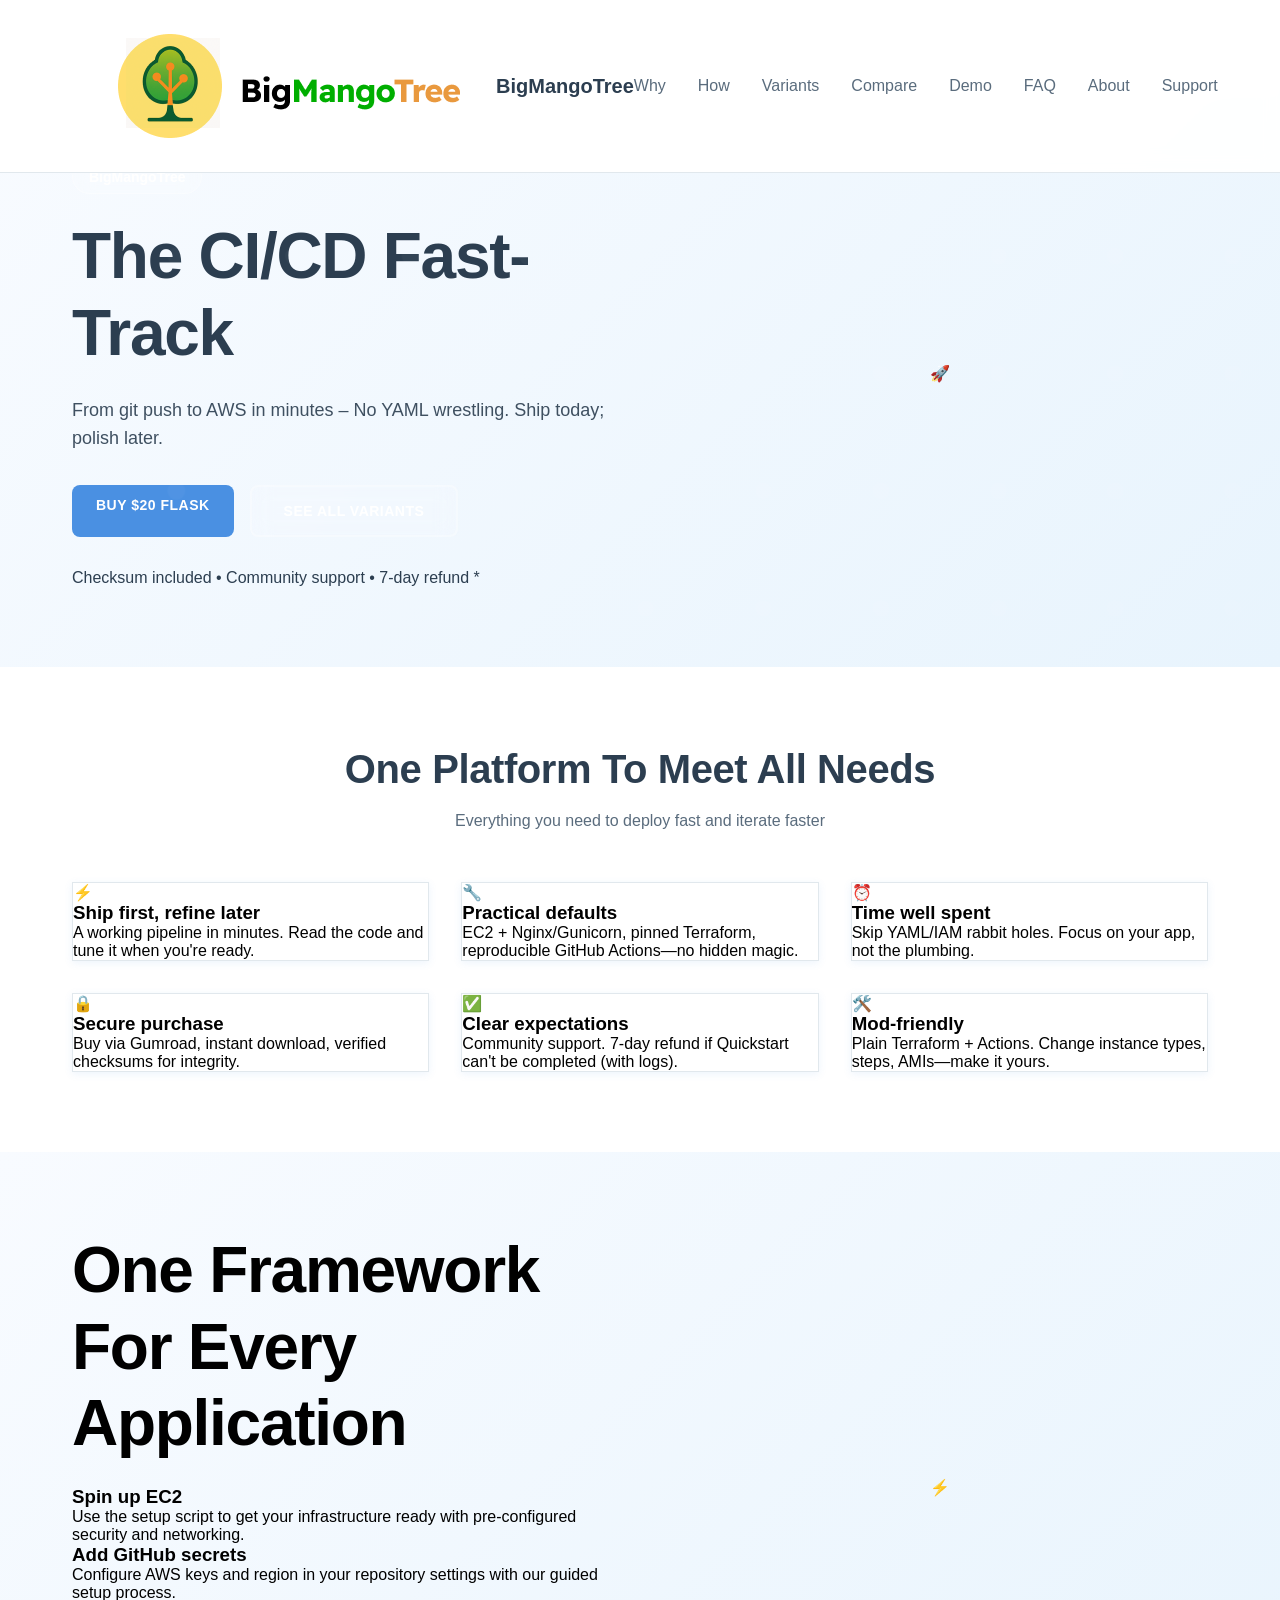
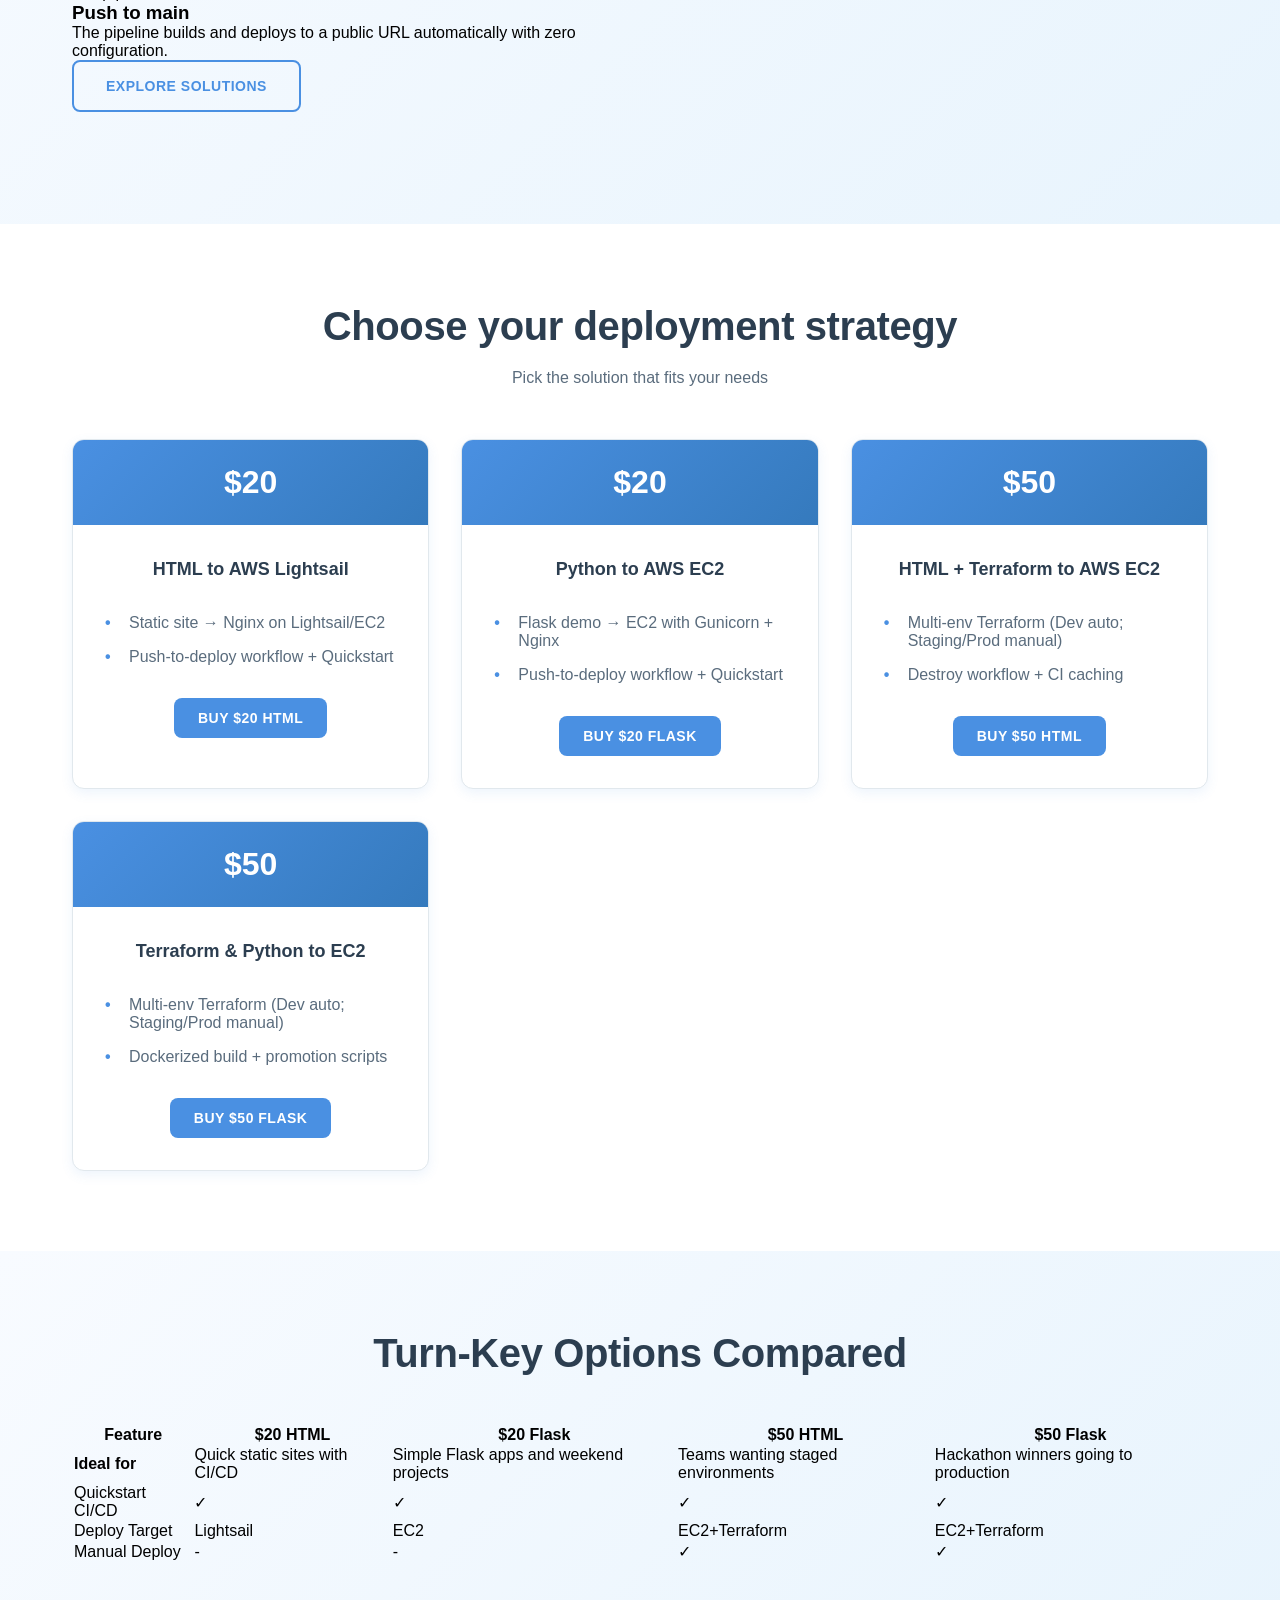
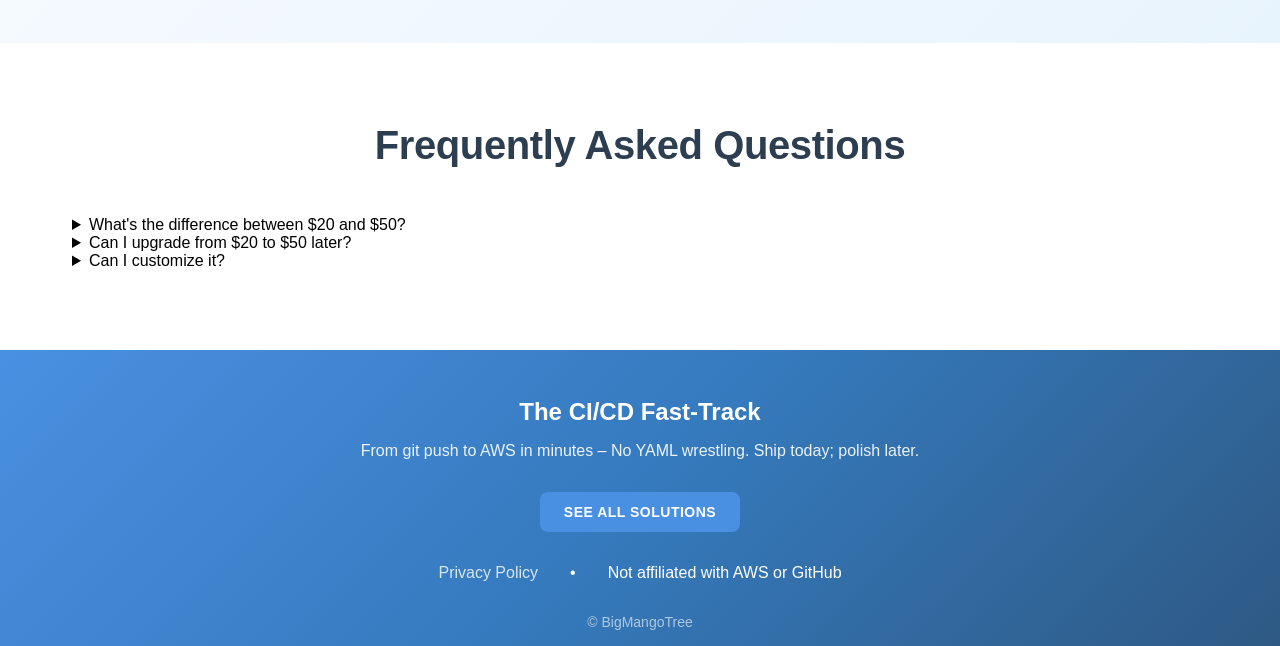
==== commit fb76d1f2: "update changes" ====
--- a/index.html
+++ b/index.html
@@ -9,7 +9,7 @@
 </head>
 
 <!-- THEME CONTROLLER: Change this attribute to switch entire theme -->
-<body data-theme="elegant">
+<body data-theme="blue-portfolio">
 
   <!-- HEADER: Universal structure -->
   <header class="app-header">
--- a/styles/main.css
+++ b/styles/main.css
@@ -1,100 +1,72 @@
 /* ============================================
-   MODERN BEAUTIFUL THEME SYSTEM
-   ============================================ */
-
-/* BASE THEME VARIABLES - Modern Minimal */
+   BLUE PROFESSIONAL PORTFOLIO THEME
+   ============================================ */
+
+/* BLUE PORTFOLIO THEME - Based on your reference */
+[data-theme="blue-portfolio"] {
+  --theme-primary: #4A90E2;
+  --theme-secondary: #357ABD;
+  --theme-accent: #5DADE2;
+  --theme-blue-dark: #2E5984;
+  --theme-blue-light: #85C1E9;
+  --theme-bg-1: #ffffff;
+  --theme-bg-2: #f8fbff;
+  --theme-bg-3: #e8f4fd;
+  --theme-text-1: #2c3e50;
+  --theme-text-2: #5a6c7d;
+  --theme-text-3: #7f8c8d;
+  --theme-white: #ffffff;
+  
+  /* Blue Gradients */
+  --theme-gradient-hero: linear-gradient(135deg, #4A90E2 0%, #357ABD 50%, #2E5984 100%);
+  --theme-gradient-section: linear-gradient(135deg, #f8fbff 0%, #e8f4fd 100%);
+  --theme-gradient-card: linear-gradient(135deg, #ffffff 0%, #f8fbff 100%);
+  --theme-gradient-overlay: linear-gradient(135deg, rgba(74, 144, 226, 0.9), rgba(53, 122, 189, 0.9));
+  
+  /* Modern Shadows */
+  --theme-shadow: 0 8px 25px rgba(74, 144, 226, 0.15);
+  --theme-shadow-lg: 0 15px 35px rgba(74, 144, 226, 0.2);
+  --theme-shadow-card: 0 5px 15px rgba(74, 144, 226, 0.1);
+  
+  /* Glass Effects */
+  --theme-glass: rgba(255, 255, 255, 0.95);
+  --theme-glass-blue: rgba(74, 144, 226, 0.1);
+  --theme-border: rgba(74, 144, 226, 0.2);
+  --theme-blur: blur(10px);
+}
+
+/* Apply blue theme as default */
 :root {
-  --theme-primary: #6366f1;
-  --theme-secondary: #8b5cf6;
-  --theme-accent: #06b6d4;
+  --theme-primary: #4A90E2;
+  --theme-secondary: #357ABD;
+  --theme-accent: #5DADE2;
+  --theme-blue-dark: #2E5984;
+  --theme-blue-light: #85C1E9;
   --theme-bg-1: #ffffff;
-  --theme-bg-2: #fafbfc;
-  --theme-bg-3: #f1f3f4;
-  --theme-text-1: #1f2937;
-  --theme-text-2: #6b7280;
-  --theme-text-3: #9ca3af;
+  --theme-bg-2: #f8fbff;
+  --theme-bg-3: #e8f4fd;
+  --theme-text-1: #2c3e50;
+  --theme-text-2: #5a6c7d;
+  --theme-text-3: #7f8c8d;
   --theme-white: #ffffff;
-  --theme-gradient-1: linear-gradient(135deg, #667eea 0%, #764ba2 100%);
-  --theme-gradient-2: linear-gradient(135deg, #f093fb 0%, #f5576c 100%);
-  --theme-gradient-hero: linear-gradient(135deg, #667eea 0%, #764ba2 100%);
-  --theme-shadow: 0 20px 25px -5px rgba(0, 0, 0, 0.1), 0 10px 10px -5px rgba(0, 0, 0, 0.04);
-  --theme-shadow-lg: 0 25px 50px -12px rgba(0, 0, 0, 0.25);
-  --theme-border: rgba(99, 102, 241, 0.1);
-  --theme-glass: rgba(255, 255, 255, 0.25);
-  --theme-blur: blur(16px);
-}
-
-/* PREMIUM DARK THEME */
-[data-theme="premium"] {
-  --theme-primary: #3b82f6;
-  --theme-secondary: #6366f1;
-  --theme-accent: #06b6d4;
-  --theme-bg-1: #0f172a;
-  --theme-bg-2: #1e293b;
-  --theme-bg-3: #334155;
-  --theme-text-1: #f8fafc;
-  --theme-text-2: #cbd5e1;
-  --theme-text-3: #94a3b8;
-  --theme-white: #ffffff;
-  --theme-gradient-1: linear-gradient(135deg, #1e3a8a 0%, #3730a3 100%);
-  --theme-gradient-2: linear-gradient(135deg, #7c3aed 0%, #2563eb 100%);
-  --theme-gradient-hero: linear-gradient(135deg, #0f172a 0%, #1e293b 50%, #334155 100%);
-  --theme-shadow: 0 20px 25px -5px rgba(0, 0, 0, 0.3), 0 10px 10px -5px rgba(0, 0, 0, 0.2);
-  --theme-shadow-lg: 0 25px 50px -12px rgba(0, 0, 0, 0.5);
-  --theme-border: rgba(59, 130, 246, 0.2);
-  --theme-glass: rgba(255, 255, 255, 0.1);
-  --theme-blur: blur(16px);
-}
-
-/* ELEGANT ROSE THEME */
-[data-theme="elegant"] {
-  --theme-primary: #ec4899;
-  --theme-secondary: #f59e0b;
-  --theme-accent: #8b5cf6;
-  --theme-bg-1: #fffbf7;
-  --theme-bg-2: #fef7f0;
-  --theme-bg-3: #fed7d7;
-  --theme-text-1: #7c2d12;
-  --theme-text-2: #a8a29e;
-  --theme-text-3: #d6d3d1;
-  --theme-white: #ffffff;
-  --theme-gradient-1: linear-gradient(135deg, #fce7f3 0%, #fed7d7 100%);
-  --theme-gradient-2: linear-gradient(135deg, #fbbf24 0%, #f59e0b 100%);
-  --theme-gradient-hero: linear-gradient(135deg, #fdf2f8 0%, #fce7f3 50%, #fed7d7 100%);
-  --theme-shadow: 0 20px 25px -5px rgba(236, 72, 153, 0.1), 0 10px 10px -5px rgba(236, 72, 153, 0.04);
-  --theme-shadow-lg: 0 25px 50px -12px rgba(236, 72, 153, 0.25);
-  --theme-border: rgba(236, 72, 153, 0.1);
-  --theme-glass: rgba(255, 255, 255, 0.4);
-  --theme-blur: blur(20px);
-}
-
-/* OCEAN PROFESSIONAL THEME */
-[data-theme="ocean"] {
-  --theme-primary: #0891b2;
-  --theme-secondary: #0e7490;
-  --theme-accent: #06b6d4;
-  --theme-bg-1: #f0fdff;
-  --theme-bg-2: #e6fffa;
-  --theme-bg-3: #ccfbf1;
-  --theme-text-1: #164e63;
-  --theme-text-2: #0891b2;
-  --theme-text-3: #67e8f9;
-  --theme-white: #ffffff;
-  --theme-gradient-1: linear-gradient(135deg, #0891b2 0%, #0e7490 100%);
-  --theme-gradient-2: linear-gradient(135deg, #67e8f9 0%, #06b6d4 100%);
-  --theme-gradient-hero: linear-gradient(135deg, #cffafe 0%, #a5f3fc 50%, #67e8f9 100%);
-  --theme-shadow: 0 20px 25px -5px rgba(8, 145, 178, 0.1), 0 10px 10px -5px rgba(8, 145, 178, 0.04);
-  --theme-shadow-lg: 0 25px 50px -12px rgba(8, 145, 178, 0.25);
-  --theme-border: rgba(8, 145, 178, 0.1);
-  --theme-glass: rgba(255, 255, 255, 0.3);
-  --theme-blur: blur(24px);
-}
-
-/* ============================================
-   MODERN TYPOGRAPHY SYSTEM
-   ============================================ */
-
-@import url('https://fonts.googleapis.com/css2?family=Inter:wght@300;400;500;600;700;800;900&display=swap');
+  --theme-gradient-hero: linear-gradient(135deg, #4A90E2 0%, #357ABD 50%, #2E5984 100%);
+  --theme-gradient-section: linear-gradient(135deg, #f8fbff 0%, #e8f4fd 100%);
+  --theme-gradient-card: linear-gradient(135deg, #ffffff 0%, #f8fbff 100%);
+  --theme-gradient-overlay: linear-gradient(135deg, rgba(74, 144, 226, 0.9), rgba(53, 122, 189, 0.9));
+  --theme-shadow: 0 8px 25px rgba(74, 144, 226, 0.15);
+  --theme-shadow-lg: 0 15px 35px rgba(74, 144, 226, 0.2);
+  --theme-shadow-card: 0 5px 15px rgba(74, 144, 226, 0.1);
+  --theme-glass: rgba(255, 255, 255, 0.95);
+  --theme-glass-blue: rgba(74, 144, 226, 0.1);
+  --theme-border: rgba(74, 144, 226, 0.2);
+  --theme-blur: blur(10px);
+}
+
+/* ============================================
+   TYPOGRAPHY & BASE STYLES
+   ============================================ */
+
+@import url('https://fonts.googleapis.com/css2?family=Poppins:wght@300;400;500;600;700;800&display=swap');
 
 * {
   margin: 0;
@@ -102,85 +74,107 @@
   box-sizing: border-box;
 }
 
-body {
-  font-family: 'Inter', -apple-system, BlinkMacSystemFont, 'Segoe UI', Roboto, sans-serif;
-  line-height: 1.7;
-  color: var(--theme-text-1);
-  background: var(--theme-bg-1);
-  font-weight: 400;
-  -webkit-font-smoothing: antialiased;
-  -moz-osx-font-smoothing: grayscale;
-  transition: all 0.4s cubic-bezier(0.4, 0, 0.2, 1);
-}
-
-/* ============================================
-   GLASS MORPHISM COMPONENTS
-   ============================================ */
-
-.glass-card {
-  background: var(--theme-glass);
-  backdrop-filter: var(--theme-blur);
-  border: 1px solid rgba(255, 255, 255, 0.2);
-  border-radius: 24px;
-  box-shadow: var(--theme-shadow);
-}
-
-.glass-nav {
-  background: rgba(255, 255, 255, 0.8);
-  backdrop-filter: blur(20px);
-  border: 1px solid rgba(255, 255, 255, 0.2);
-}
-
-/* ============================================
-   MODERN LAYOUT SYSTEM
+/* ============================================
+   LAYOUT SYSTEM
    ============================================ */
 
 .section-container {
-  max-width: 1400px;
+  max-width: 1200px;
   margin: 0 auto;
   padding: 0 2rem;
 }
 
 .app-section {
-  padding: 8rem 0;
+  padding: 5rem 0;
   position: relative;
-  transition: all 0.4s cubic-bezier(0.4, 0, 0.2, 1);
-}
-
-/* Layout Patterns with Modern Spacing */
+}
+
+/* Alternating section backgrounds */
+.app-section:nth-child(even) {
+  background: var(--theme-gradient-section);
+}
+
+/* Special sections */
+[data-section="stats"] {
+  background: var(--theme-gradient-hero);
+  color: var(--theme-white);
+}
+
+[data-section="services"] {
+  background: var(--theme-bg-1);
+}
+
+/* Layout Patterns */
 [data-layout="split"] .content-grid {
   display: grid;
   grid-template-columns: 1fr 1fr;
-  gap: 6rem;
+  gap: 4rem;
   align-items: center;
 }
 
 [data-layout="grid"] .content-grid {
   display: grid;
-  grid-template-columns: repeat(auto-fit, minmax(350px, 1fr));
-  gap: 3rem;
+  grid-template-columns: repeat(auto-fit, minmax(300px, 1fr));
+  gap: 2rem;
 }
 
 [data-layout="cards"] .content-grid {
   display: grid;
-  grid-template-columns: repeat(auto-fit, minmax(320px, 1fr));
-  gap: 2.5rem;
-}
-
-/* ============================================
-   HERO SECTION - PREMIUM DESIGN
-   ============================================ */
-
+  grid-template-columns: repeat(auto-fit, minmax(280px, 1fr));
+  gap: 2rem;
+}
+
+[data-layout="services"] .content-grid {
+  display: grid;
+  grid-template-columns: repeat(auto-fit, minmax(250px, 1fr));
+  gap: 1.5rem;
+  max-width: 900px;
+  margin: 0 auto;
+}
+
+[data-layout="stats"] .content-grid {
+  display: grid;
+  grid-template-columns: repeat(auto-fit, minmax(200px, 1fr));
+  gap: 2rem;
+}
+
+[data-layout="portfolio"] .content-grid {
+  display: grid;
+  grid-template-columns: repeat(auto-fit, minmax(300px, 1fr));
+  gap: 1.5rem;
+}
+
+/* ============================================
+   HEADER & NAVIGATION
+   ============================================ */
+
+.app-header.scrolled {
+  position: fixed;
+  background: var(--theme-glass);
+  backdrop-filter: var(--theme-blur);
+  border-bottom: 1px solid var(--theme-border);
+  padding: 1rem 0;
+}
+
+.app-header.scrolled .brand-area {
+  color: var(--theme-primary);
+}
+
+.app-header.scrolled .nav-item {
+  color: var(--theme-text-1);
+}
+
+/* ============================================
+   HERO SECTION - WORKSPACE MOCKUP
+   ============================================ */
+
+/* Fix hero section brightness */
 [data-section="hero"] {
-  background: var(--theme-gradient-hero);
-  color: var(--theme-white);
-  min-height: 100vh;
-  display: flex;
-  align-items: center;
-  position: relative;
-  overflow: hidden;
-}
-
+  background: linear-gradient(135deg, #4A90E2 0%, #357ABD 100%);
+  color: #2c3e50; /* Darker text as you requested */
+}
+
+/* Workspace scene background */
 [data-section="hero"]::before {
   content: '';
   position: absolute;
@@ -188,153 +182,217 @@
   left: 0;
   right: 0;
   bottom: 0;
-  background: radial-gradient(circle at 30% 20%, rgba(255, 255, 255, 0.1) 0%, transparent 50%),
-              radial-gradient(circle at 70% 80%, rgba(255, 255, 255, 0.05) 0%, transparent 50%);
-  pointer-events: none;
-}
-
-/* ============================================
-   PREMIUM HEADER
-   ============================================ */
-
-.app-header {
-  position: fixed;
-  top: 0;
-  width: 100%;
-  z-index: 1000;
-  padding: 1.5rem 0;
-  transition: all 0.4s cubic-bezier(0.4, 0, 0.2, 1);
-}
-
-.app-header .glass-nav {
-  border-radius: 20px;
-  margin: 0 2rem;
-  padding: 1rem 2rem;
-}
-
-.nav-wrapper {
-  display: flex;
-  justify-content: space-between;
-  align-items: center;
-}
-
-.brand-area {
-  display: flex;
-  align-items: center;
-  gap: 1rem;
-  color: var(--theme-primary);
-  text-decoration: none;
-  font-weight: 700;
-  font-size: 1.25rem;
-}
-
-.brand-logo {
-  height: 44px;
-  width: auto;
-  filter: drop-shadow(0 4px 8px rgba(0, 0, 0, 0.1));
-}
-
-.nav-menu {
-  display: flex;
-  list-style: none;
-  gap: 2.5rem;
-  align-items: center;
-}
-
-.nav-item {
-  color: var(--theme-text-1);
-  text-decoration: none;
-  font-weight: 500;
-  font-size: 0.95rem;
-  transition: all 0.3s cubic-bezier(0.4, 0, 0.2, 1);
+  background: url('data:image/svg+xml,<svg xmlns="http://www.w3.org/2000/svg" viewBox="0 0 100 100"><defs><pattern id="dots" width="20" height="20" patternUnits="userSpaceOnUse"><circle cx="10" cy="10" r="1.5" fill="rgba(255,255,255,0.1)"/></pattern></defs><rect width="100" height="100" fill="url(%23dots)"/></svg>');
+  opacity: 0.3;
+}
+
+.hero-content {
+  z-index: 2;
   position: relative;
-}
-
-.nav-item::after {
-  content: '';
-  position: absolute;
-  bottom: -4px;
-  left: 0;
-  width: 0;
-  height: 2px;
-  background: var(--theme-primary);
-  transition: width 0.3s cubic-bezier(0.4, 0, 0.2, 1);
-}
-
-.nav-item:hover::after {
-  width: 100%;
-}
-
-.nav-item:hover {
-  color: var(--theme-primary);
-  transform: translateY(-1px);
-}
-
-/* ============================================
-   MODERN TYPOGRAPHY
-   ============================================ */
-
-.content-title {
-  font-size: clamp(2.5rem, 5vw, 4.5rem);
-  font-weight: 800;
-  line-height: 1.1;
-  margin-bottom: 2rem;
-  letter-spacing: -0.02em;
-  background: linear-gradient(135deg, var(--theme-white) 0%, rgba(255, 255, 255, 0.8) 100%);
-  -webkit-background-clip: text;
-  -webkit-text-fill-color: transparent;
-  background-clip: text;
-}
-
-.content-subtitle {
-  font-size: 1.375rem;
-  font-weight: 400;
-  opacity: 0.9;
-  margin-bottom: 3rem;
   max-width: 600px;
-  line-height: 1.6;
-}
-
-.section-title {
-  font-size: clamp(2rem, 4vw, 3.5rem);
-  font-weight: 700;
-  margin-bottom: 1.5rem;
-  color: var(--theme-text-1);
-  letter-spacing: -0.01em;
-  line-height: 1.2;
-}
-
-.section-description {
-  font-size: 1.25rem;
-  color: var(--theme-text-2);
-  max-width: 700px;
-  margin: 0 auto;
-  line-height: 1.6;
-  font-weight: 400;
-}
-
-/* ============================================
-   PREMIUM BADGES
-   ============================================ */
+}
 
 .content-badge {
-  display: inline-flex;
-  align-items: center;
-  gap: 0.5rem;
-  background: var(--theme-glass);
-  backdrop-filter: var(--theme-blur);
+  display: inline-block;
+  background: rgba(255, 255, 255, 0.2);
   color: var(--theme-white);
-  padding: 0.75rem 1.5rem;
+  padding: 0.5rem 1rem;
   border-radius: 50px;
   font-size: 0.875rem;
   font-weight: 600;
+  margin-bottom: 1.5rem;
+  backdrop-filter: blur(10px);
+  border: 1px solid rgba(255, 255, 255, 0.3);
+}
+
+.content-title {
+  font-size: clamp(2.5rem, 5vw, 4rem);
+  font-weight: 700;
+  line-height: 1.2;
+  margin-bottom: 1.5rem;
+  letter-spacing: -0.02em;
+}
+
+.content-subtitle {
+  font-size: 1.125rem;
+  opacity: 0.9;
   margin-bottom: 2rem;
-  border: 1px solid rgba(255, 255, 255, 0.2);
-  box-shadow: 0 8px 32px rgba(0, 0, 0, 0.1);
-}
-
-/* ============================================
-   MODERN BUTTON SYSTEM
+  line-height: 1.6;
+}
+
+/* ============================================
+   WORKSPACE MOCKUP VISUAL
+   ============================================ */
+
+/* Fix visual area positioning */
+.visual-area {
+  display: flex;
+  align-items: center;
+  justify-content: center;
+  min-height: 400px;
+}
+
+.workspace-scene {
+  position: relative;
+  width: 100%;
+  height: 100%;
+  perspective: 1000px;
+}
+
+/* iMac Computer */
+.imac-computer {
+  position: absolute;
+  top: 20%;
+  left: 50%;
+  transform: translateX(-50%) rotateY(-10deg);
+  width: 300px;
+  height: 200px;
+}
+
+.imac-screen {
+  width: 100%;
+  height: 170px;
+  background: linear-gradient(145deg, #2c3e50, #34495e);
+  border-radius: 12px;
+  position: relative;
+  box-shadow: var(--theme-shadow-lg);
+}
+
+.imac-screen::before {
+  content: '';
+  position: absolute;
+  top: 8px;
+  left: 8px;
+  right: 8px;
+  bottom: 8px;
+  background: var(--theme-bg-1);
+  border-radius: 8px;
+  border: 2px solid #1a252f;
+}
+
+.imac-content {
+  position: absolute;
+  top: 15px;
+  left: 15px;
+  right: 15px;
+  bottom: 15px;
+  background: linear-gradient(135deg, var(--theme-bg-1), var(--theme-bg-2));
+  border-radius: 6px;
+  padding: 8px;
+  overflow: hidden;
+}
+
+.screen-header {
+  height: 15px;
+  background: var(--theme-primary);
+  border-radius: 3px;
+  margin-bottom: 5px;
+  position: relative;
+}
+
+.screen-header::after {
+  content: 'Game Development';
+  position: absolute;
+  top: 50%;
+  left: 50%;
+  transform: translate(-50%, -50%);
+  color: white;
+  font-size: 8px;
+  font-weight: 600;
+}
+
+.screen-content {
+  height: 80px;
+  background: rgba(74, 144, 226, 0.1);
+  border-radius: 4px;
+  margin-bottom: 5px;
+  position: relative;
+}
+
+.screen-button {
+  position: absolute;
+  bottom: 8px;
+  left: 50%;
+  transform: translateX(-50%);
+  background: var(--theme-white);
+  color: var(--theme-primary);
+  padding: 2px 8px;
+  border-radius: 10px;
+  font-size: 6px;
+  font-weight: 600;
+}
+
+.screen-button::after {
+  content: 'GET STARTED';
+}
+
+.imac-stand {
+  position: absolute;
+  bottom: -30px;
+  left: 50%;
+  transform: translateX(-50%);
+  width: 80px;
+  height: 30px;
+  background: linear-gradient(145deg, #bdc3c7, #95a5a6);
+  border-radius: 0 0 40px 40px;
+}
+
+/* Desk plants */
+.desk-plant {
+  position: absolute;
+  width: 40px;
+  height: 60px;
+  background: linear-gradient(to top, #8b4513 80%, #228b22 80%);
+  border-radius: 0 0 20px 20px;
+}
+
+.desk-plant:nth-child(2) {
+  top: 60%;
+  left: 10%;
+  transform: rotate(-5deg);
+}
+
+.desk-plant:nth-child(3) {
+  top: 50%;
+  right: 15%;
+  transform: rotate(8deg) scale(0.8);
+}
+
+.desk-plant::before {
+  content: '';
+  position: absolute;
+  top: -10px;
+  left: 50%;
+  transform: translateX(-50%);
+  width: 30px;
+  height: 25px;
+  background: #228b22;
+  border-radius: 50% 50% 50% 50% / 60% 60% 40% 40%;
+}
+
+/* Books stack */
+.book-stack {
+  position: absolute;
+  bottom: 20%;
+  left: 20%;
+  width: 30px;
+  height: 40px;
+}
+
+.book {
+  width: 100%;
+  height: 8px;
+  margin-bottom: 2px;
+  border-radius: 2px;
+}
+
+.book:nth-child(1) { background: #e74c3c; }
+.book:nth-child(2) { background: #3498db; }
+.book:nth-child(3) { background: #f39c12; }
+.book:nth-child(4) { background: #2ecc71; }
+
+/* ============================================
+   MODERN BUTTONS
    ============================================ */
 
 .action-btn {
@@ -343,52 +401,24 @@
   justify-content: center;
   gap: 0.5rem;
   padding: 1rem 2rem;
-  border-radius: 16px;
+  border-radius: 8px;
   text-decoration: none;
   font-weight: 600;
-  font-size: 0.95rem;
+  font-size: 0.875rem;
   border: 2px solid transparent;
   cursor: pointer;
-  transition: all 0.3s cubic-bezier(0.4, 0, 0.2, 1);
-  position: relative;
-  overflow: hidden;
-}
-
-.action-btn::before {
-  content: '';
-  position: absolute;
-  top: 0;
-  left: -100%;
-  width: 100%;
-  height: 100%;
-  background: linear-gradient(90deg, transparent, rgba(255, 255, 255, 0.2), transparent);
-  transition: left 0.5s;
-}
-
-.action-btn:hover::before {
-  left: 100%;
-}
-
-.action-btn--primary {
-  background: var(--theme-white);
-  color: var(--theme-primary);
-  border-color: var(--theme-white);
-  box-shadow: 0 10px 25px rgba(0, 0, 0, 0.1);
-}
-
-.action-btn--primary:hover {
-  background: transparent;
-  color: var(--theme-white);
-  border-color: var(--theme-white);
-  transform: translateY(-2px);
-  box-shadow: 0 20px 40px rgba(0, 0, 0, 0.2);
-}
+  transition: all 0.3s ease;
+  text-transform: uppercase;
+  letter-spacing: 0.5px;
+}
+
+/* Fix button contrast */
 
 .action-btn--secondary {
-  background: var(--theme-glass);
-  backdrop-filter: var(--theme-blur);
+  background: rgba(255, 255, 255, 0.1);
   color: var(--theme-white);
   border-color: rgba(255, 255, 255, 0.3);
+  backdrop-filter: blur(10px);
 }
 
 .action-btn--secondary:hover {
@@ -412,827 +442,519 @@
 
 .action-group {
   display: flex;
-  gap: 1.5rem;
+  gap: 1rem;
+  margin-bottom: 2rem;
+}
+
+/* ============================================
+   SECTION STYLING
+   ============================================ */
+
+.section-header {
+  text-align: center;
   margin-bottom: 3rem;
 }
 
-/* ============================================
-   PREMIUM VISUAL ELEMENTS
-   ============================================ */
-
-.visual-area {
-  position: relative;
-  width: 500px;
-  height: 500px;
-  justify-self: end;
-}
-
-.visual-element--main {
-  position: absolute;
-  top: 60px;
-  right: 40px;
-  width: 350px;
-  height: 350px;
-  background: var(--theme-glass);
-  backdrop-filter: var(--theme-blur);
-  border: 1px solid rgba(255, 255, 255, 0.2);
-  border-radius: 32px;
-  display: flex;
-  align-items: center;
+.section-title {
+  font-size: clamp(1.875rem, 4vw, 2.5rem);
+  font-weight: 700;
+  margin-bottom: 1rem;
+  color: var(--theme-text-1);
+  letter-spacing: -0.01em;
+}
+
+[data-section="stats"] .section-title {
+  color: var(--theme-white);
+}
+
+.section-description {
+  font-size: 1rem;
+  color: var(--theme-text-2);
+  max-width: 600px;
+  margin: 0 auto;
+  line-height: 1.6;
+}
+
+[data-section="stats"] .section-description {
+  color: rgba(255, 255, 255, 0.9);
+}
+
+/* ============================================
+   CARD COMPONENTS
+   ============================================ */
+
+/* Story/Mission/Vision Cards */
+.story-card {
+  background: var(--theme-gradient-hero);
+  color: var(--theme-white);
+  border-radius: 12px;
+  padding: 2rem;
+  text-align: center;
+  box-shadow: var(--theme-shadow);
+  transition: all 0.3s ease;
+  min-height: 250px;
+  display: flex;
+  flex-direction: column;
   justify-content: center;
-  z-index: 3;
-  transform: rotate(-5deg);
+}
+
+.story-card:hover {
+  transform: translateY(-4px);
   box-shadow: var(--theme-shadow-lg);
-  font-size: 5rem;
-  animation: float 6s ease-in-out infinite;
-}
-
-.visual-element--accent {
-  position: absolute;
-  bottom: 30px;
-  left: -60px;
-  width: 240px;
-  height: 240px;
-  background: var(--theme-accent);
+}
+
+.story-icon {
+  width: 60px;
+  height: 60px;
+  background: rgba(255, 255, 255, 0.2);
   border-radius: 50%;
-  opacity: 0.2;
-  z-index: 1;
-  filter: blur(2px);
-}
-
-.visual-element--bg {
-  position: absolute;
-  top: 0;
-  right: 0;
-  width: 400px;
-  height: 400px;
-  background: linear-gradient(135deg, var(--theme-secondary), var(--theme-primary));
-  border-radius: 40px;
-  transform: rotate(12deg);
-  z-index: 2;
-  opacity: 0.8;
-}
-
-@keyframes float {
-  0%, 100% { transform: rotate(-5deg) translateY(0px); }
-  50% { transform: rotate(-5deg) translateY(-20px); }
-}
-
-/* ============================================
-   PREMIUM CARD COMPONENTS
-   ============================================ */
-
-.feature-card {
+  display: flex;
+  align-items: center;
+  justify-content: center;
+  margin: 0 auto 1.5rem;
+  font-size: 1.5rem;
+  backdrop-filter: blur(10px);
+}
+
+.story-title {
+  font-size: 1.5rem;
+  font-weight: 600;
+  margin-bottom: 1rem;
+}
+
+.story-description {
+  opacity: 0.9;
+  line-height: 1.6;
+}
+
+/* Service Cards */
+.service-card {
   background: var(--theme-white);
   border: 1px solid var(--theme-border);
-  border-radius: 24px;
-  padding: 3rem;
+  border-radius: 12px;
+  padding: 1.5rem;
+  text-align: center;
+  box-shadow: var(--theme-shadow-card);
+  transition: all 0.3s ease;
+  min-height: 150px;
+  display: flex;
+  flex-direction: column;
+  align-items: center;
+  justify-content: center;
+}
+
+.service-card:hover {
+  transform: translateY(-2px);
   box-shadow: var(--theme-shadow);
-  transition: all 0.4s cubic-bezier(0.4, 0, 0.2, 1);
+  border-color: var(--theme-primary);
+}
+
+.service-icon {
+  width: 50px;
+  height: 50px;
+  background: var(--theme-glass-blue);
+  border: 2px solid var(--theme-primary);
+  border-radius: 50%;
+  display: flex;
+  align-items: center;
+  justify-content: center;
+  margin-bottom: 1rem;
+  font-size: 1.2rem;
+  color: var(--theme-primary);
+}
+
+.service-title {
+  font-size: 0.875rem;
+  font-weight: 600;
+  color: var(--theme-text-1);
+  text-transform: uppercase;
+  letter-spacing: 0.5px;
+}
+
+/* Stats Cards */
+.stat-card {
   text-align: center;
+  color: var(--theme-white);
+}
+
+.stat-icon {
+  width: 60px;
+  height: 60px;
+  background: rgba(255, 255, 255, 0.2);
+  border-radius: 50%;
+  display: flex;
+  align-items: center;
+  justify-content: center;
+  margin: 0 auto 1rem;
+  font-size: 1.5rem;
+  backdrop-filter: blur(10px);
+}
+
+.stat-number {
+  font-size: 2.5rem;
+  font-weight: 700;
+  margin-bottom: 0.5rem;
+}
+
+.stat-label {
+  font-size: 0.875rem;
+  opacity: 0.9;
+  text-transform: uppercase;
+  letter-spacing: 0.5px;
+}
+
+/* Portfolio Cards */
+.portfolio-card {
+  background: var(--theme-white);
+  border-radius: 12px;
+  overflow: hidden;
+  box-shadow: var(--theme-shadow-card);
+  transition: all 0.3s ease;
+}
+
+.portfolio-card:hover {
+  transform: translateY(-4px);
+  box-shadow: var(--theme-shadow);
+}
+
+.portfolio-image {
+  width: 100%;
+  height: 200px;
+  background: linear-gradient(135deg, var(--theme-primary), var(--theme-secondary));
   position: relative;
   overflow: hidden;
 }
 
-.feature-card::before {
+.portfolio-image::before {
   content: '';
   position: absolute;
-  top: 0;
-  left: 0;
-  right: 0;
-  bottom: 0;
-  background: linear-gradient(135deg, var(--theme-primary) 0%, var(--theme-secondary) 100%);
-  opacity: 0;
-  transition: opacity 0.4s cubic-bezier(0.4, 0, 0.2, 1);
-  z-index: 1;
-}
-
-.feature-card:hover::before {
-  opacity: 0.05;
-}
-
-.feature-card:hover {
-  transform: translateY(-8px) scale(1.02);
-  box-shadow: var(--theme-shadow-lg);
-  border-color: var(--theme-primary);
-}
-
-.feature-card > * {
-  position: relative;
-  z-index: 2;
-}
-
-.card-icon {
-  width: 80px;
-  height: 80px;
-  background: linear-gradient(135deg, var(--theme-primary), var(--theme-secondary));
-  border-radius: 20px;
-  display: flex;
-  align-items: center;
-  justify-content: center;
-  margin: 0 auto 2rem;
-  font-size: 2rem;
-  color: var(--theme-white);
-  box-shadow: 0 10px 25px rgba(0, 0, 0, 0.1);
-}
-
-.card-title {
-  font-size: 1.5rem;
-  font-weight: 700;
-  margin-bottom: 1.5rem;
+  top: 50%;
+  left: 50%;
+  transform: translate(-50%, -50%);
+  width: 60px;
+  height: 60px;
+  background: rgba(255, 255, 255, 0.2);
+  border-radius: 8px;
+  backdrop-filter: blur(10px);
+}
+
+.portfolio-content {
+  padding: 1.5rem;
+}
+
+.portfolio-title {
+  font-size: 1.125rem;
+  font-weight: 600;
+  margin-bottom: 0.5rem;
   color: var(--theme-text-1);
 }
 
-.card-description {
+.portfolio-category {
+  font-size: 0.875rem;
   color: var(--theme-text-2);
-  line-height: 1.7;
-  font-size: 1.05rem;
-}
-
-/* ============================================
-   PREMIUM PRODUCT CARDS
-   ============================================ */
-
-.product-card {
-  background: var(--theme-white);
-  border: 1px solid var(--theme-border);
-  border-radius: 28px;
-  overflow: hidden;
-  box-shadow: var(--theme-shadow);
-  transition: all 0.4s cubic-bezier(0.4, 0, 0.2, 1);
-  position: relative;
-}
-
-.product-card:hover {
-  transform: translateY(-8px) scale(1.02);
-  border-color: var(--theme-primary);
-  box-shadow: var(--theme-shadow-lg);
-}
-
-.product-card[data-product="premium"] {
-  border-color: var(--theme-primary);
-  border-width: 2px;
-  transform: scale(1.05);
-  position: relative;
-}
-
-.product-card[data-product="premium"]::before {
-  content: 'POPULAR';
-  position: absolute;
-  top: 20px;
-  right: -30px;
-  background: var(--theme-primary);
-  color: var(--theme-white);
-  padding: 0.5rem 3rem;
-  font-size: 0.75rem;
-  font-weight: 700;
-  transform: rotate(45deg);
-  z-index: 10;
-}
-
-.product-price {
-  background: linear-gradient(135deg, var(--theme-primary), var(--theme-secondary));
-  color: var(--theme-white);
-  padding: 2.5rem 0;
-  font-size: 3rem;
-  font-weight: 800;
-  text-align: center;
-  position: relative;
-}
-
-.product-price::after {
-  content: '';
-  position: absolute;
-  bottom: 0;
-  left: 0;
-  right: 0;
-  height: 2px;
-  background: linear-gradient(90deg, transparent, rgba(255, 255, 255, 0.3), transparent);
-}
-
-.product-content {
-  padding: 3rem;
-  text-align: center;
-}
-
-.product-title {
-  font-size: 1.375rem;
-  font-weight: 700;
-  margin-bottom: 1.5rem;
-  color: var(--theme-text-1);
-  line-height: 1.3;
-}
-
-.product-features {
-  list-style: none;
-  margin: 2rem 0;
-  text-align: left;
-}
-
-.product-features li {
-  padding: 0.75rem 0;
-  color: var(--theme-text-2);
-  font-size: 1.05rem;
-  display: flex;
-  align-items: center;
-}
-
-.product-features li::before {
-  content: '✓';
-  color: var(--theme-primary);
-  font-weight: bold;
-  margin-right: 1rem;
-  width: 20px;
-  height: 20px;
-  background: rgba(99, 102, 241, 0.1);
-  border-radius: 50%;
-  display: flex;
-  align-items: center;
-  justify-content: center;
-  font-size: 0.75rem;
-}
-
-/* ============================================
-   STEP COMPONENTS
-   ============================================ */
-
-.step-list {
-  margin: 3rem 0;
-}
-
-.step-item {
-  display: flex;
-  align-items: flex-start;
-  gap: 2rem;
-  margin-bottom: 3rem;
-  position: relative;
-}
-
-.step-item::before {
-  content: attr(data-step);
-  min-width: 60px;
-  height: 60px;
-  background: linear-gradient(135deg, var(--theme-primary), var(--theme-secondary));
-  color: var(--theme-white);
-  border-radius: 20px;
-  display: flex;
-  align-items: center;
-  justify-content: center;
-  font-weight: 700;
-  font-size: 1.25rem;
-  box-shadow: 0 10px 25px rgba(0, 0, 0, 0.1);
-}
-
-.step-content {
-  flex: 1;
-  padding-top: 0.5rem;
-}
-
-.step-title {
-  font-size: 1.375rem;
-  font-weight: 700;
-  color: var(--theme-text-1);
-  margin-bottom: 1rem;
-}
-
-.step-description {
-  color: var(--theme-text-2);
-  line-height: 1.7;
-  font-size: 1.05rem;
-}
-
-/* ============================================
-   COMPARISON TABLE
-   ============================================ */
-
-.table-wrapper {
-  overflow-x: auto;
-  margin-top: 3rem;
-  border-radius: 20px;
-  box-shadow: var(--theme-shadow);
-}
-
-.comparison-table {
-  width: 100%;
-  background: var(--theme-white);
-  border-collapse: collapse;
-  font-size: 0.95rem;
-}
-
-.comparison-table th {
-  background: linear-gradient(135deg, var(--theme-primary), var(--theme-secondary));
-  color: var(--theme-white);
-  padding: 1.5rem;
-  text-align: left;
-  font-weight: 600;
-  font-size: 1rem;
-}
-
-.comparison-table td {
-  padding: 1.25rem 1.5rem;
-  border-bottom: 1px solid var(--theme-border);
-  color: var(--theme-text-2);
-  vertical-align: top;
-}
-
-.comparison-table tr:last-child td {
-  border-bottom: none;
-}
-
-.comparison-table tr:nth-child(even) {
-  background: var(--theme-bg-2);
-}
-
-.check-mark {
-  color: var(--theme-primary);
-  font-weight: bold;
-  font-size: 1.125rem;
-}
-
-/* ============================================
-   FAQ ACCORDION
-   ============================================ */
-
-.faq-wrapper {
-  max-width: 800px;
-  margin: 3rem auto 0;
-}
-
-.faq-item {
-  background: var(--theme-white);
-  border: 1px solid var(--theme-border);
-  border-radius: 16px;
-  margin-bottom: 1rem;
-  overflow: hidden;
-  transition: all 0.3s cubic-bezier(0.4, 0, 0.2, 1);
-}
-
-.faq-item[open] {
-  box-shadow: var(--theme-shadow);
-  border-color: var(--theme-primary);
-}
-
-.faq-question {
-  background: var(--theme-bg-2);
-  padding: 2rem;
-  cursor: pointer;
-  font-weight: 600;
-  font-size: 1.125rem;
-  color: var(--theme-text-1);
-  list-style: none;
-  transition: all 0.3s cubic-bezier(0.4, 0, 0.2, 1);
-}
-
-.faq-question::-webkit-details-marker {
-  display: none;
-}
-
-.faq-question::after {
-  content: '+';
-  float: right;
-  font-size: 1.5rem;
-  font-weight: bold;
-  color: var(--theme-primary);
-  transition: transform 0.3s cubic-bezier(0.4, 0, 0.2, 1);
-}
-
-.faq-item[open] .faq-question::after {
-  transform: rotate(45deg);
-}
-
-.faq-question:hover {
-  background: var(--theme-bg-3);
-  color: var(--theme-primary);
-}
-
-.faq-answer {
-  padding: 0 2rem 2rem;
-}
-
-.faq-answer p {
-  color: var(--theme-text-2);
-  line-height: 1.7;
-  margin: 0;
-}
-
-/* ============================================
-   FOOTER
-   ============================================ */
-
-.app-footer {
-  background: var(--theme-bg-2);
-  padding: 6rem 0 3rem;
-  text-align: center;
-  border-top: 1px solid var(--theme-border);
-}
-
-.footer-content {
-  margin-bottom: 3rem;
-}
-
-.footer-title {
-  font-size: 2rem;
-  font-weight: 700;
-  color: var(--theme-text-1);
-  margin-bottom: 1rem;
-}
-
-.footer-description {
-  color: var(--theme-text-2);
-  font-size: 1.125rem;
-  margin-bottom: 2rem;
-  max-width: 500px;
-  margin-left: auto;
-  margin-right: auto;
-}
-
-.footer-links {
-  display: flex;
-  justify-content: center;
-  align-items: center;
-  gap: 1rem;
-  margin-bottom: 2rem;
-  color: var(--theme-text-3);
-  font-size: 0.95rem;
-}
-
-.footer-link {
-  color: var(--theme-text-2);
-  text-decoration: none;
-  transition: color 0.3s ease;
-}
-
-.footer-link:hover {
-  color: var(--theme-primary);
-}
-
-.footer-copyright {
-  color: var(--theme-text-3);
-  font-size: 0.875rem;
-}
-
-/* ============================================
-   MODAL SYSTEM
-   ============================================ */
-
-.modal-overlay {
-  position: fixed;
-  top: 0;
-  left: 0;
-  right: 0;
-  bottom: 0;
-  background: rgba(0, 0, 0, 0.8);
-  backdrop-filter: blur(8px);
-  display: flex;
-  align-items: center;
-  justify-content: center;
-  z-index: 9999;
-  opacity: 0;
-  visibility: hidden;
-  transition: all 0.3s cubic-bezier(0.4, 0, 0.2, 1);
-}
-
-.modal-overlay[aria-hidden="false"] {
-  opacity: 1;
-  visibility: visible;
-}
-
-.modal-dialog {
-  background: var(--theme-white);
-  border-radius: 24px;
-  padding: 3rem;
-  max-width: 500px;
-  width: 90%;
-  max-height: 80vh;
-  overflow-y: auto;
-  position: relative;
-  box-shadow: var(--theme-shadow-lg);
-  transform: scale(0.8) translateY(20px);
-  transition: all 0.3s cubic-bezier(0.4, 0, 0.2, 1);
-}
-
-.modal-overlay[aria-hidden="false"] .modal-dialog {
-  transform: scale(1) translateY(0);
-}
-
-.modal-close {
-  position: absolute;
-  top: 1.5rem;
-  right: 1.5rem;
-  background: none;
-  border: none;
-  font-size: 1.5rem;
-  color: var(--theme-text-3);
-  cursor: pointer;
-  width: 40px;
-  height: 40px;
-  border-radius: 50%;
-  display: flex;
-  align-items: center;
-  justify-content: center;
-  transition: all 0.3s ease;
-}
-
-.modal-close:hover {
-  background: var(--theme-bg-2);
-  color: var(--theme-text-1);
-}
-
-.modal-content p {
-  color: var(--theme-text-2);
-  line-height: 1.7;
-  margin-bottom: 1rem;
-}
-
-.modal-content p:last-child {
-  margin-bottom: 0;
-}
-
-/* ============================================
-   CONTENT NOTES
-   ============================================ */
-
-.content-note {
-  color: rgba(255, 255, 255, 0.8);
-  font-size: 0.95rem;
-  line-height: 1.6;
-}
-
-.note-highlight {
-  color: var(--theme-accent);
-  cursor: pointer;
-  text-decoration: underline;
-  margin-left: 0.25rem;
-}
-
-/* ============================================
-   SECTION HEADERS
-   ============================================ */
-
-.section-header {
-  text-align: center;
-  margin-bottom: 5rem;
 }
 
 /* ============================================
    RESPONSIVE DESIGN
    ============================================ */
 
-@media (max-width: 1200px) {
-  .section-container {
-    max-width: 1000px;
+@media (max-width: 1024px) {
+  [data-layout="split"] .content-grid {
+    grid-template-columns: 1fr;
+    gap: 2rem;
+    text-align: center;
   }
   
   .visual-area {
-    width: 400px;
-    height: 400px;
+    order: -1;
+    max-width: 400px;
+    margin: 0 auto;
   }
   
-  .visual-element--main {
-    width: 280px;
-    height: 280px;
-    font-size: 4rem;
+  [data-layout="stats"] .content-grid {
+    grid-template-columns: repeat(auto-fit, minmax(150px, 1fr));
   }
-  
-  .visual-element--bg {
-    width: 320px;
-    height: 320px;
-  }
-}
-
-@media (max-width: 968px) {
-  .app-header .glass-nav {
-    margin: 0 1rem;
-    padding: 1rem 1.5rem;
-  }
-  
-  .nav-menu {
-    gap: 1.5rem;
-  }
-  
-  .nav-item {
-    font-size: 0.9rem;
-  }
-  
-  [data-layout="split"] .content-grid {
-    grid-template-columns: 1fr;
-    gap: 4rem;
-  }
-  
-  .visual-area {
-    justify-self: center;
-    order: -1;
-    width: 350px;
-    height: 350px;
-  }
-  
-  .visual-element--main {
-    width: 250px;
-    height: 250px;
-    font-size: 3.5rem;
-    top: 50px;
-    right: 50px;
-  }
-  
-  .visual-element--accent {
-    width: 180px;
-    height: 180px;
-  }
-  
-  .visual-element--bg {
-    width: 280px;
-    height: 280px;
-  }
-  
-  [data-layout="grid"] .content-grid,
-  [data-layout="cards"] .content-grid {
-    grid-template-columns: repeat(auto-fit, minmax(280px, 1fr));
-    gap: 2rem;
-  }
-  
-  .product-card[data-product="premium"] {
-    transform: none;
-  }
-}
-
+}
+
+/* ============================================
+   FOOTER STYLING
+   ============================================ */
+
+.app-footer {
+  background: var(--theme-gradient-hero);
+  color: var(--theme-white);
+  padding: 3rem 0 1rem;
+  text-align: center;
+}
+
+/* Fix card contrast */
+.feature-card {
+  background: #ffffff;
+  border: 1px solid #e1e8ed;
+  box-shadow: 0 2px 8px rgba(74, 144, 226, 0.1);
+}
+
+.footer-content {
+  margin-bottom: 2rem;
+}
+
+.footer-title {
+  font-size: 1.5rem;
+  font-weight: 600;
+  margin-bottom: 1rem;
+}
+
+.footer-description {
+  margin-bottom: 2rem;
+  opacity: 0.9;
+}
+
+.footer-links {
+  display: flex;
+  justify-content: center;
+  gap: 2rem;
+  margin-bottom: 2rem;
+  flex-wrap: wrap;
+}
+
+.footer-link {
+  color: var(--theme-white);
+  text-decoration: none;
+  opacity: 0.8;
+  transition: opacity 0.3s ease;
+}
+
+.footer-link:hover {
+  opacity: 1;
+}
+
+.footer-copyright {
+  opacity: 0.6;
+  font-size: 0.875rem;
+}
+
+/* Fix body padding for fixed header */
+body {
+  padding-top: 80px;
+  background: #ffffff;
+  font-family: 'Inter', -apple-system, BlinkMacSystemFont, 'Segoe UI', Roboto, sans-serif;
+}
+
+/* Fix header styling */
+.app-header {
+  position: fixed;
+  top: 0;
+  width: 100%;
+  background: rgba(255, 255, 255, 0.95);
+  backdrop-filter: blur(10px);
+  border-bottom: 1px solid #e1e8ed;
+  z-index: 1000;
+  padding: 1rem 0;
+}
+
+.nav-wrapper {
+  display: flex;
+  justify-content: space-between;
+  align-items: center;
+  max-width: 1200px;
+  margin: 0 auto;
+  padding: 0 2rem;
+}
+
+.brand-area {
+  display: flex;
+  align-items: center;
+  gap: 0.75rem;
+  color: #2c3e50;
+  text-decoration: none;
+  font-weight: 700;
+  font-size: 1.25rem;
+}
+
+.nav-menu {
+  display: flex;
+  list-style: none;
+  gap: 2rem;
+  align-items: center;
+  margin: 0;
+  padding: 0;
+}
+
+.nav-item {
+  color: #5a6c7d;
+  text-decoration: none;
+  font-weight: 500;
+  transition: color 0.3s ease;
+}
+
+.nav-item:hover {
+  color: #4A90E2;
+}
+
+/* Fix product cards layout */
+[data-section="products"] .content-grid {
+  display: grid;
+  grid-template-columns: repeat(auto-fit, minmax(280px, 1fr));
+  gap: 2rem;
+  max-width: 1200px;
+  margin: 0 auto;
+}
+
+.product-card {
+  background: #ffffff;
+  border: 1px solid #e1e8ed;
+  border-radius: 12px;
+  overflow: hidden;
+  box-shadow: 0 4px 12px rgba(74, 144, 226, 0.1);
+  transition: all 0.3s ease;
+}
+
+.product-card:hover {
+  transform: translateY(-4px);
+  box-shadow: 0 8px 25px rgba(74, 144, 226, 0.15);
+  border-color: #4A90E2;
+}
+
+.product-price {
+  background: linear-gradient(135deg, #4A90E2, #357ABD);
+  color: white;
+  padding: 1.5rem 0;
+  font-size: 2rem;
+  font-weight: 700;
+  text-align: center;
+}
+
+.product-content {
+  padding: 2rem;
+  text-align: center;
+}
+
+.product-title {
+  font-size: 1.125rem;
+  font-weight: 600;
+  margin-bottom: 1rem;
+  color: #2c3e50;
+  line-height: 1.4;
+}
+
+.product-features {
+  list-style: none;
+  margin: 1.5rem 0;
+  padding: 0;
+  text-align: left;
+}
+
+.product-features li {
+  padding: 0.5rem 0;
+  color: #5a6c7d;
+  position: relative;
+  padding-left: 1.5rem;
+}
+
+.product-features li::before {
+  content: '•';
+  color: #4A90E2;
+  font-weight: bold;
+  position: absolute;
+  left: 0;
+}
+
+/* Fix modal styling */
+.modal-overlay {
+  position: fixed;
+  inset: 0;
+  background: rgba(0, 0, 0, 0.5);
+  display: none;
+  align-items: center;
+  justify-content: center;
+  z-index: 2000;
+  padding: 2rem;
+}
+
+.modal-overlay[aria-hidden="false"] {
+  display: flex;
+}
+
+.modal-dialog {
+  background: #ffffff;
+  border-radius: 12px;
+  max-width: 600px;
+  width: 100%;
+  box-shadow: 0 20px 40px rgba(0, 0, 0, 0.3);
+  padding: 2rem;
+  position: relative;
+  max-height: 90vh;
+  overflow-y: auto;
+}
+
+.modal-close {
+  position: absolute;
+  top: 1rem;
+  right: 1rem;
+  background: #f8f9fa;
+  border: 1px solid #e1e8ed;
+  border-radius: 6px;
+  width: 32px;
+  height: 32px;
+  cursor: pointer;
+  display: flex;
+  align-items: center;
+  justify-content: center;
+  font-size: 1.2rem;
+  color: #5a6c7d;
+  transition: all 0.3s ease;
+}
+
+.modal-close:hover {
+  background: #e9ecef;
+  color: #2c3e50;
+}
+
+.modal-dialog h3 {
+  color: #2c3e50;
+  font-size: 1.5rem;
+  margin-bottom: 1rem;
+  font-weight: 700;
+}
+
+.modal-dialog p {
+  color: #5a6c7d;
+  line-height: 1.6;
+  margin-bottom: 1rem;
+}
+
+/* Fix button styling */
+.action-btn--primary {
+  background: #4A90E2;
+  color: white;
+  border: none;
+  padding: 0.75rem 1.5rem;
+  border-radius: 8px;
+  font-weight: 600;
+  text-decoration: none;
+  display: inline-block;
+  transition: all 0.3s ease;
+}
+
+.action-btn--primary:hover {
+  background: #357ABD;
+  transform: translateY(-1px);
+  box-shadow: 0 4px 12px rgba(74, 144, 226, 0.3);
+}
+
+/* Responsive fixes */
 @media (max-width: 768px) {
-  .section-container {
-    padding: 0 1.5rem;
-  }
-  
-  .app-section {
-    padding: 6rem 0;
-  }
-  
   .nav-menu {
     display: none;
   }
   
-  .section-header {
-    margin-bottom: 3rem;
-  }
-  
-  .content-title {
-    font-size: clamp(2rem, 8vw, 3rem);
-    margin-bottom: 1.5rem;
-  }
-  
-  .content-subtitle {
-    font-size: 1.125rem;
-    margin-bottom: 2rem;
-  }
-  
-  .section-title {
-    font-size: clamp(1.75rem, 6vw, 2.5rem);
-  }
-  
-  .action-group {
-    flex-direction: column;
-    gap: 1rem;
-    margin-bottom: 2rem;
-  }
-  
-  .action-btn {
-    width: 100%;
-    text-align: center;
-  }
-  
-  .feature-card,
-  .product-content {
-    padding: 2rem;
-  }
-  
-  .visual-area {
-    width: 300px;
-    height: 300px;
-  }
-  
-  .visual-element--main {
-    width: 200px;
-    height: 200px;
-    font-size: 3rem;
-    top: 30px;
-    right: 30px;
-  }
-  
-  .visual-element--accent {
-    width: 150px;
-    height: 150px;
-    left: -40px;
-  }
-  
-  .visual-element--bg {
-    width: 220px;
-    height: 220px;
-  }
-  
-  .step-item {
-    flex-direction: column;
-    gap: 1rem;
-    text-align: center;
-  }
-  
-  .step-item::before {
-    align-self: center;
-  }
-  
-  .table-wrapper {
-    font-size: 0.85rem;
-  }
-  
-  .comparison-table th,
-  .comparison-table td {
-    padding: 1rem 0.75rem;
+  [data-section="products"] .content-grid {
+    grid-template-columns: 1fr;
+    gap: 1.5rem;
   }
   
   .modal-dialog {
-    padding: 2rem;
-    width: 95%;
-  }
-}
-
-@media (max-width: 480px) {
-  .section-container {
-    padding: 0 1rem;
-  }
-  
-  .app-header .glass-nav {
-    margin: 0 0.5rem;
-    padding: 0.75rem 1rem;
-  }
-  
-  .brand-area {
-    font-size: 1.125rem;
-  }
-  
-  .brand-logo {
-    height: 36px;
-  }
-  
-  .content-badge {
-    padding: 0.5rem 1rem;
-    font-size: 0.75rem;
-    margin-bottom: 1.5rem;
-  }
-  
-  .visual-area {
-    width: 250px;
-    height: 250px;
-  }
-  
-  .visual-element--main {
-    width: 160px;
-    height: 160px;
-    font-size: 2.5rem;
-    top: 20px;
-    right: 20px;
-  }
-  
-  .visual-element--bg {
-    width: 180px;
-    height: 180px;
-  }
-  
-  .card-icon {
-    width: 60px;
-    height: 60px;
-    font-size: 1.5rem;
-    margin-bottom: 1.5rem;
-  }
-  
-  .product-price {
-    font-size: 2.5rem;
-    padding: 2rem 0;
-  }
-  
-  .comparison-table {
-    font-size: 0.75rem;
-  }
-  
-  .comparison-table th,
-  .comparison-table td {
-    padding: 0.75rem 0.5rem;
-  }
-  
-  .faq-question {
+    margin: 1rem;
     padding: 1.5rem;
-    font-size: 1rem;
-  }
-  
-  .faq-answer {
-    padding: 0 1.5rem 1.5rem;
-  }
-  
-  .footer-title {
-    font-size: 1.5rem;
-  }
-  
-  .footer-description {
-    font-size: 1rem;
-  }
-  
-  .footer-links {
-    flex-direction: column;
-    gap: 0.5rem;
   }
 }
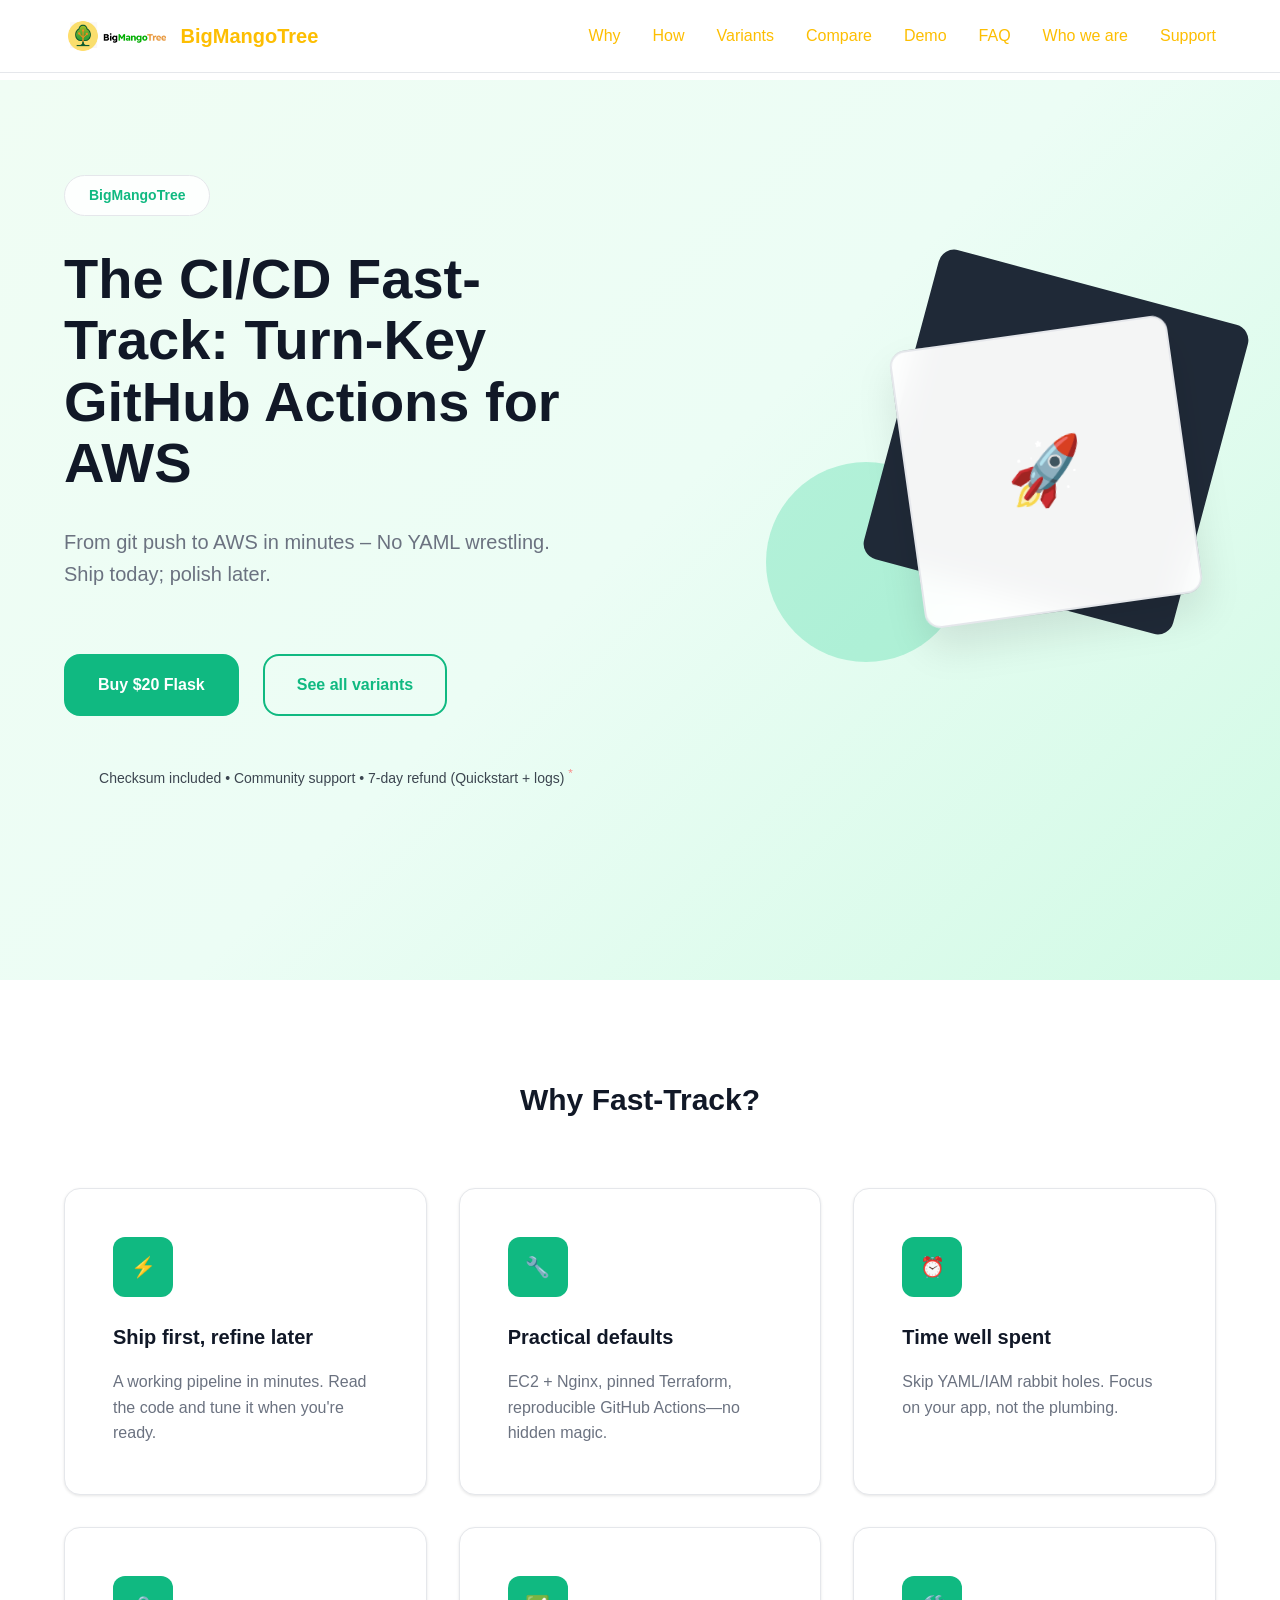
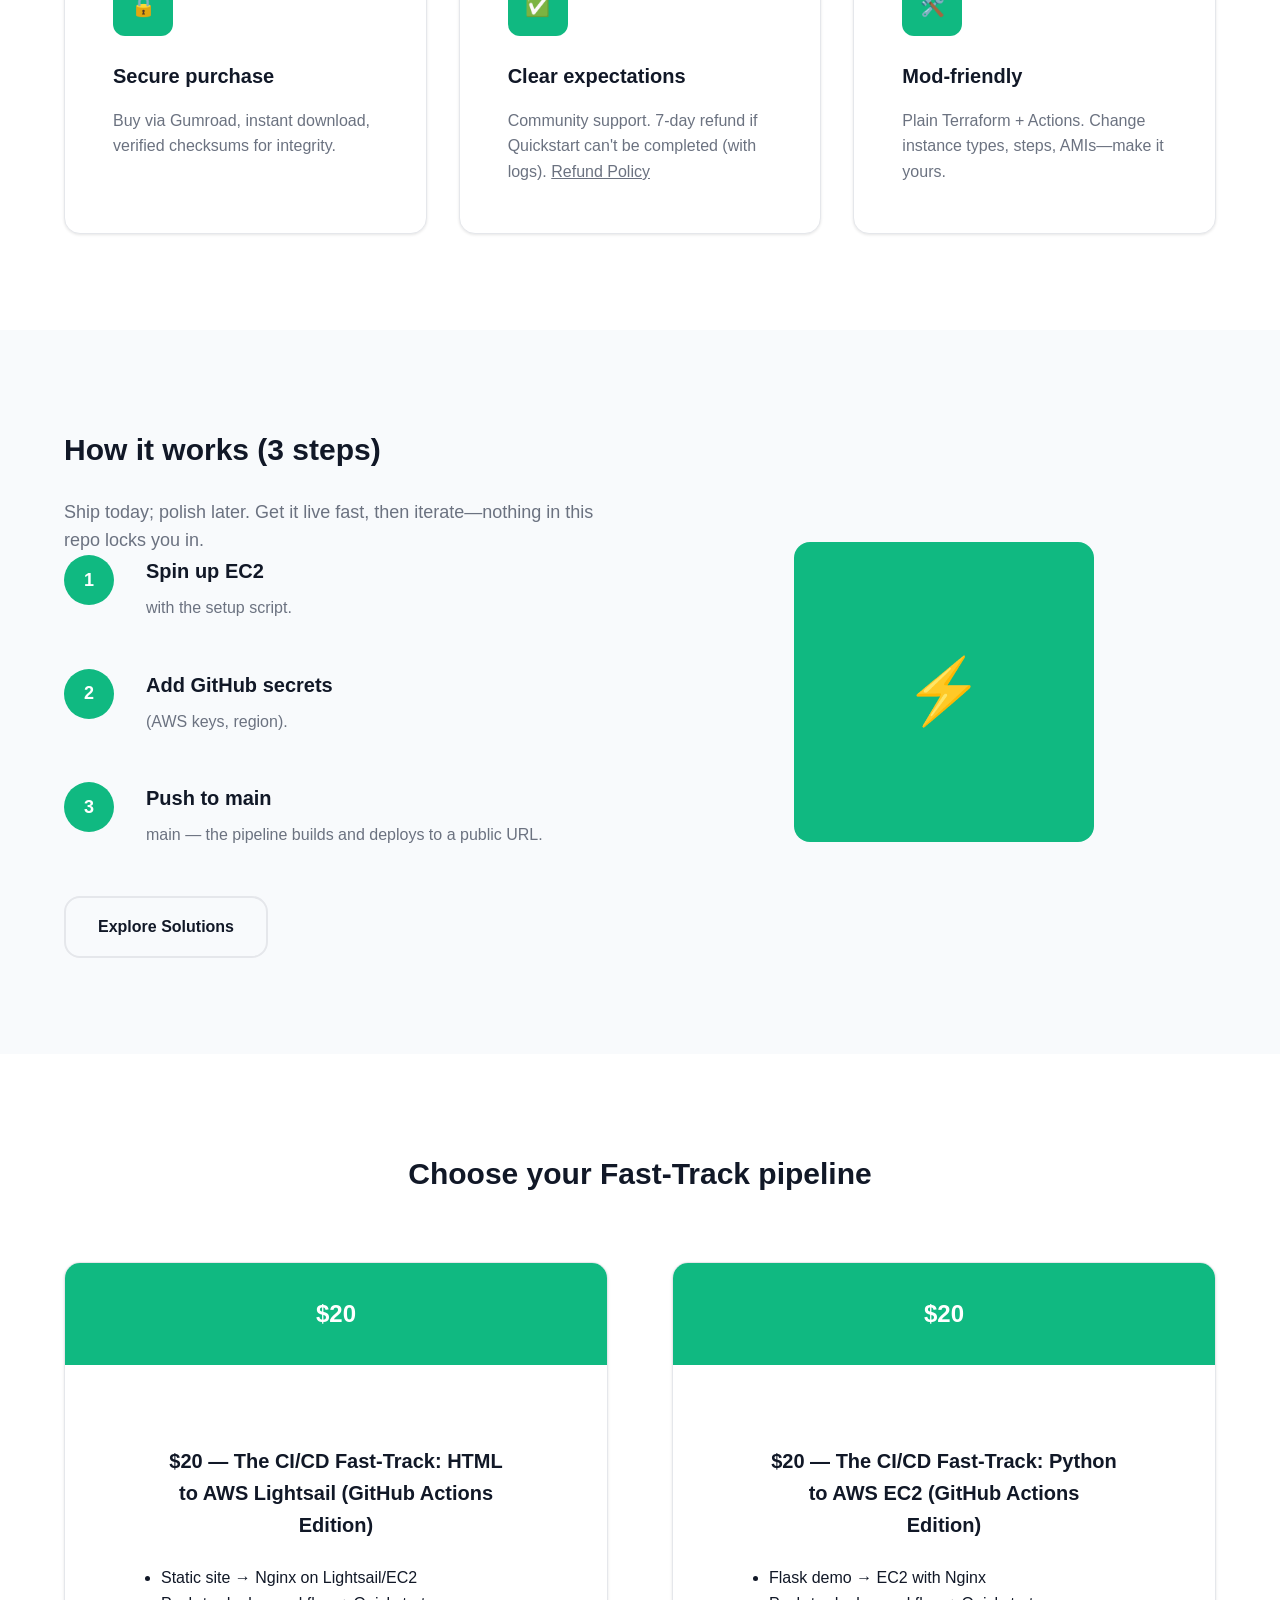
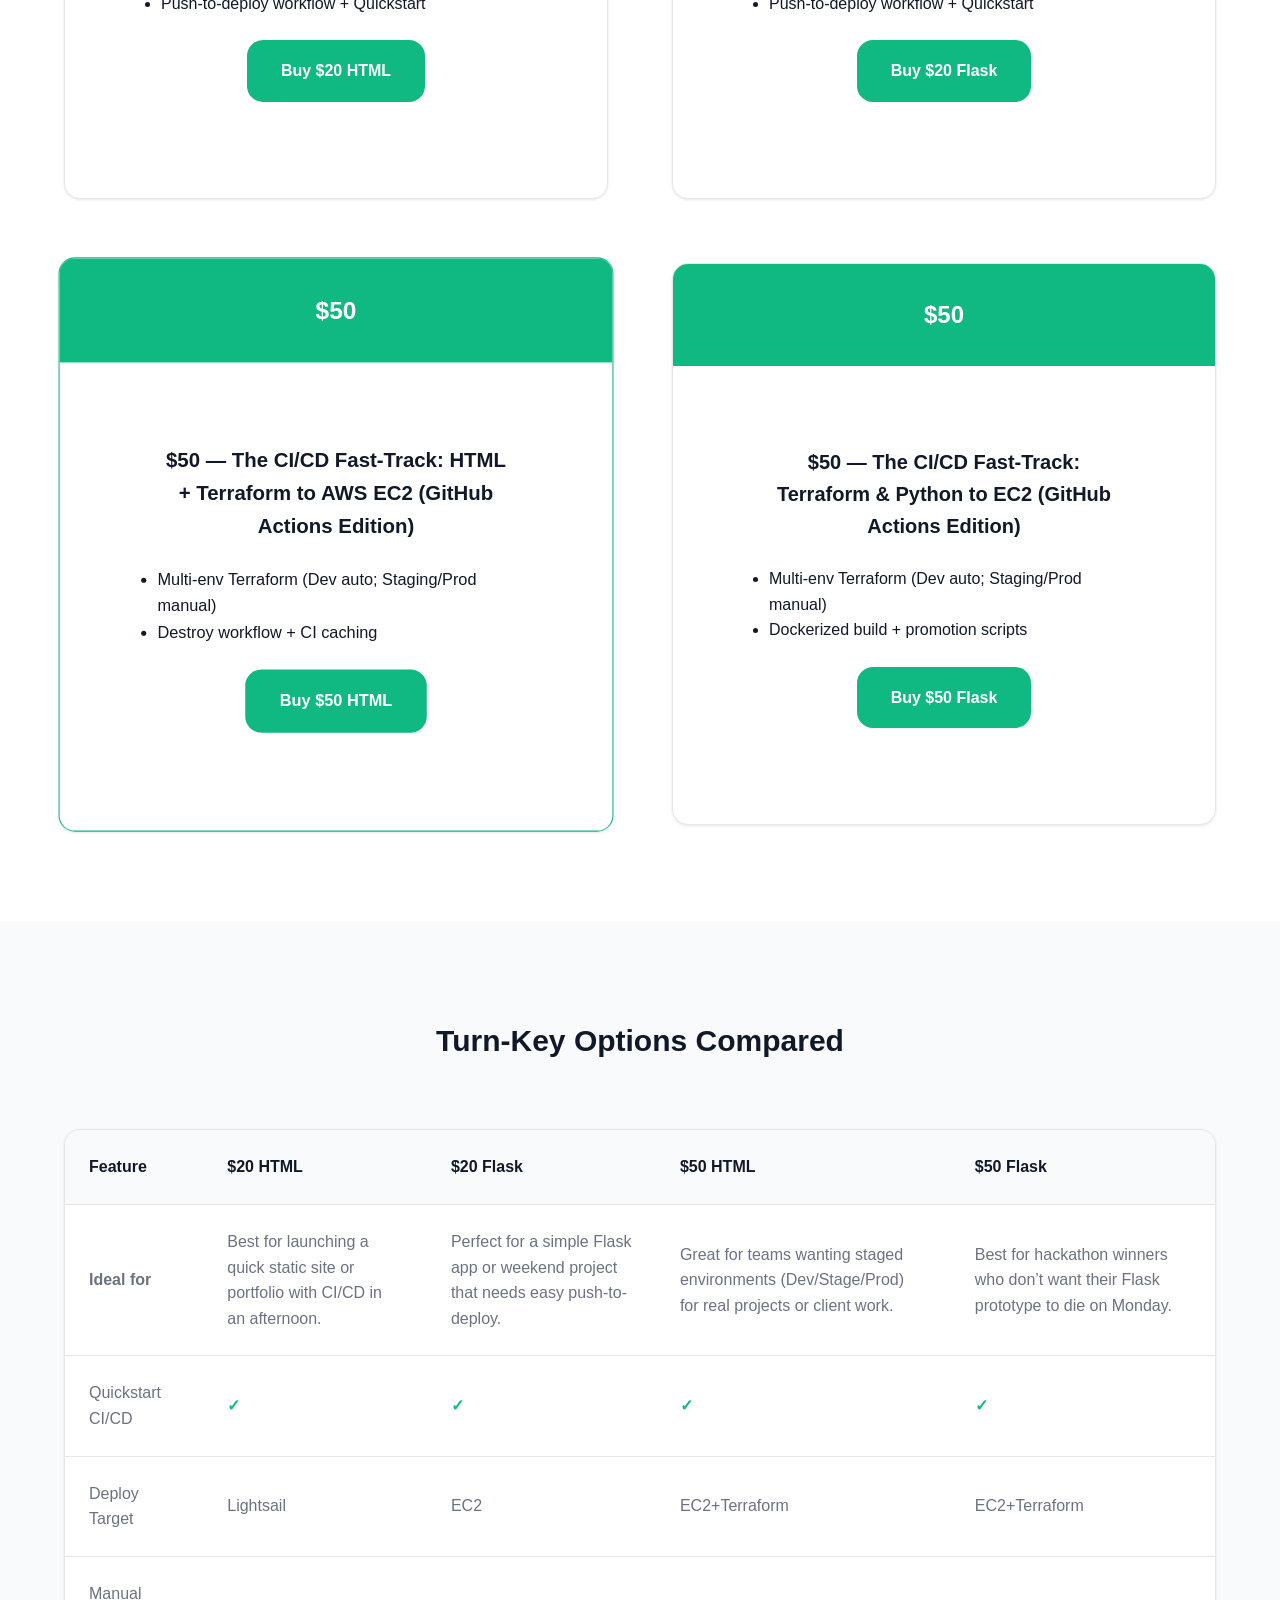
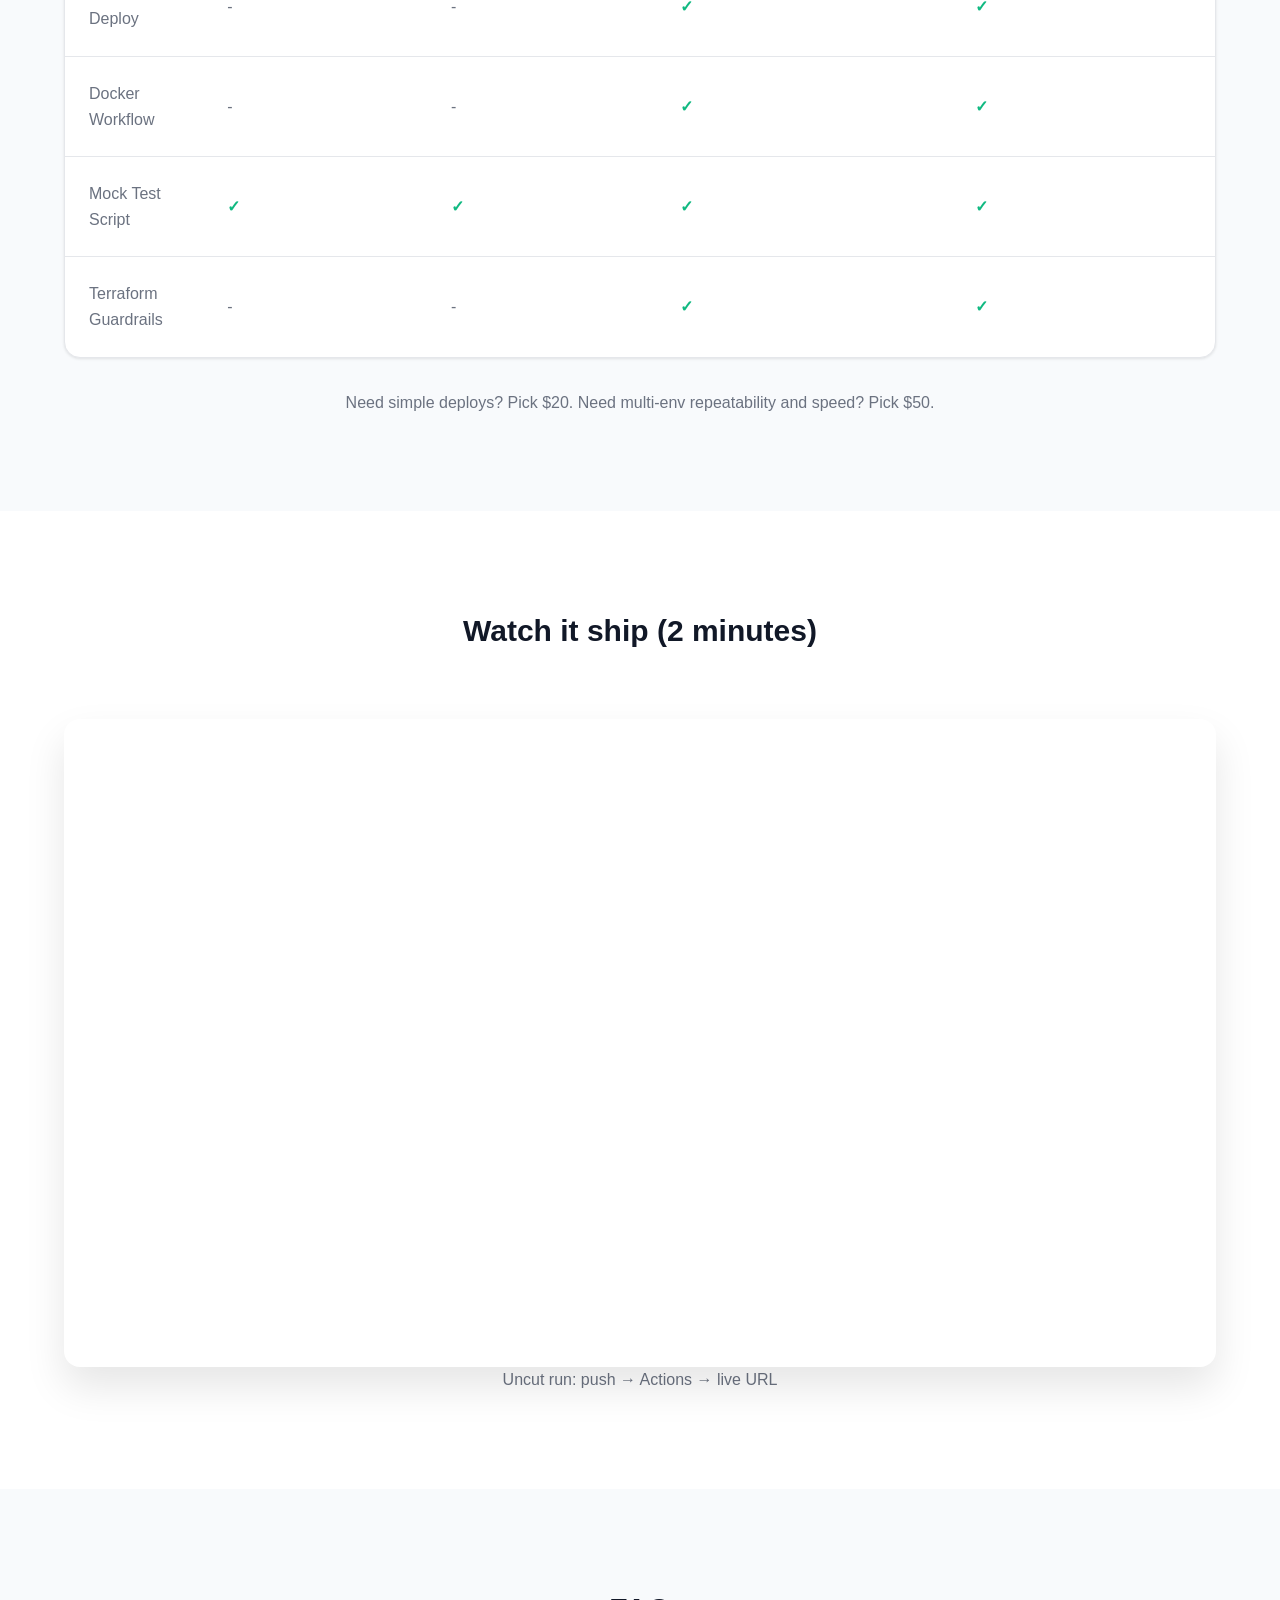
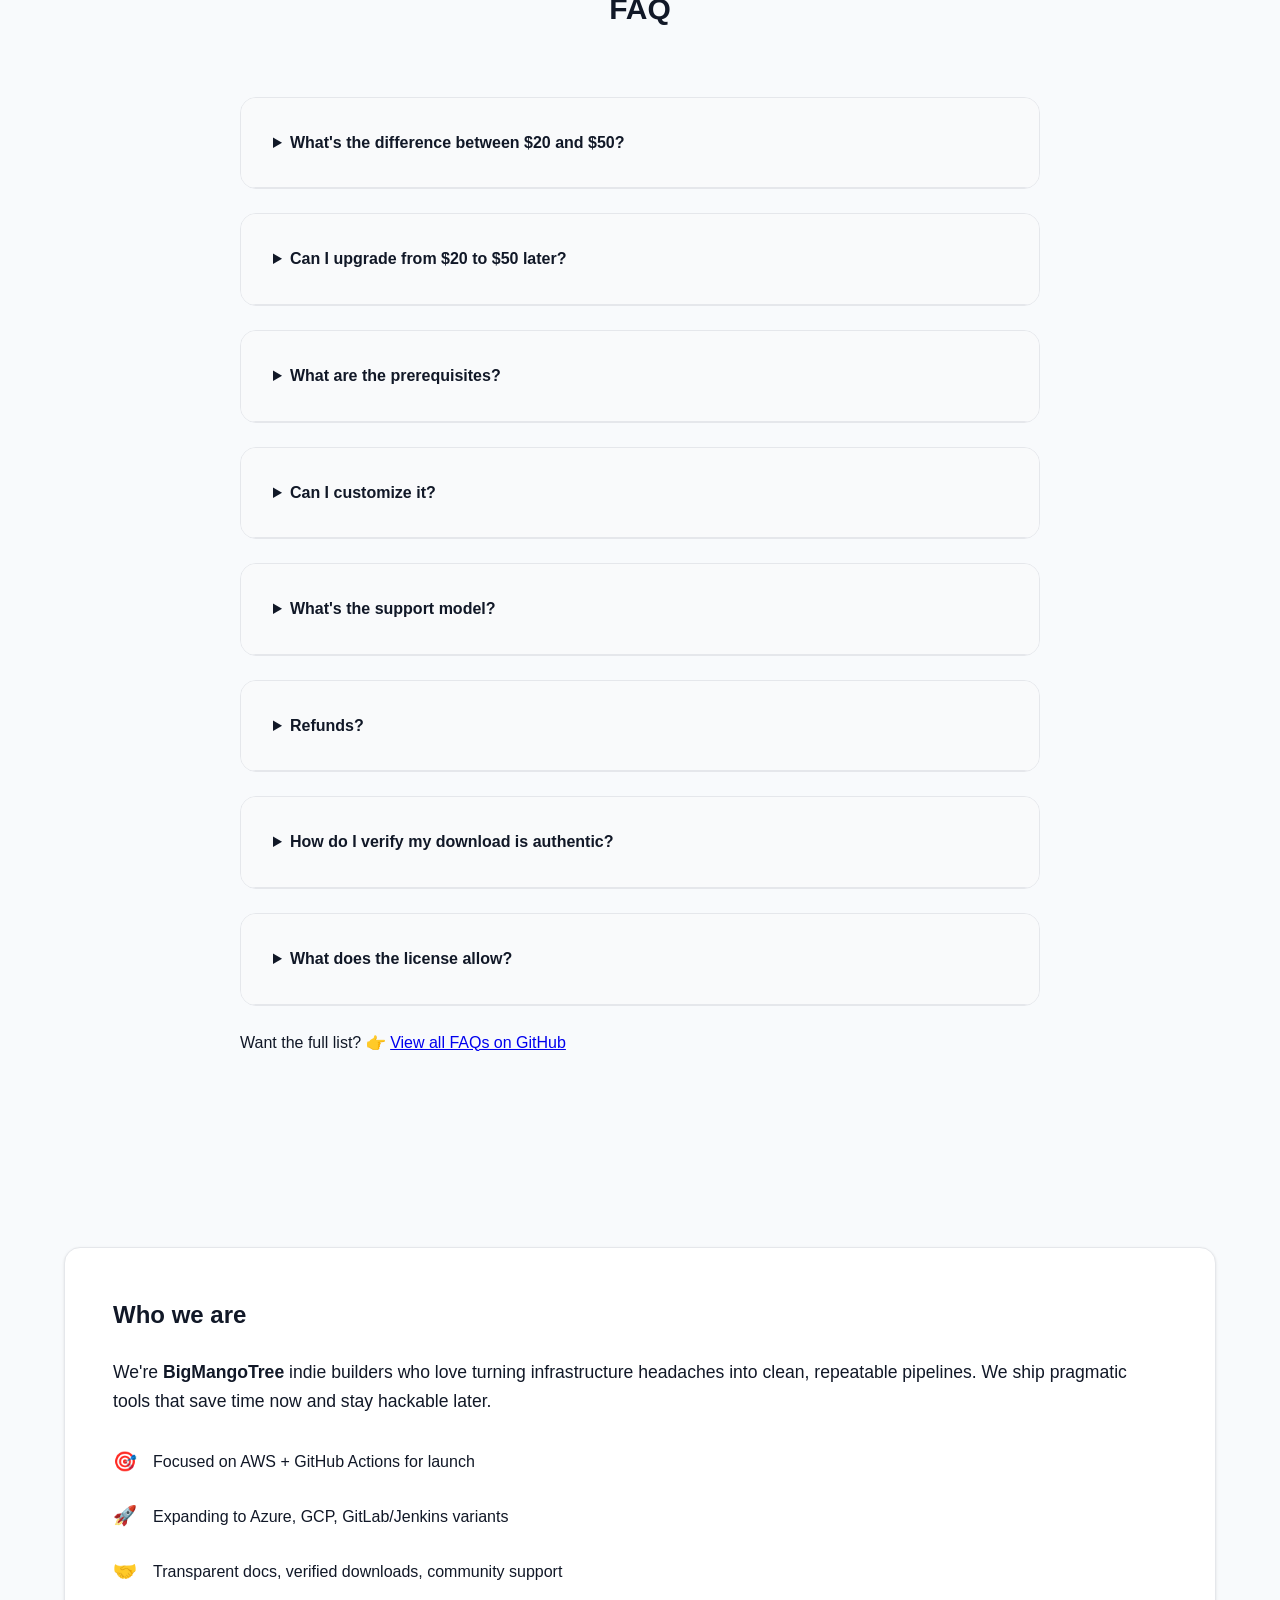
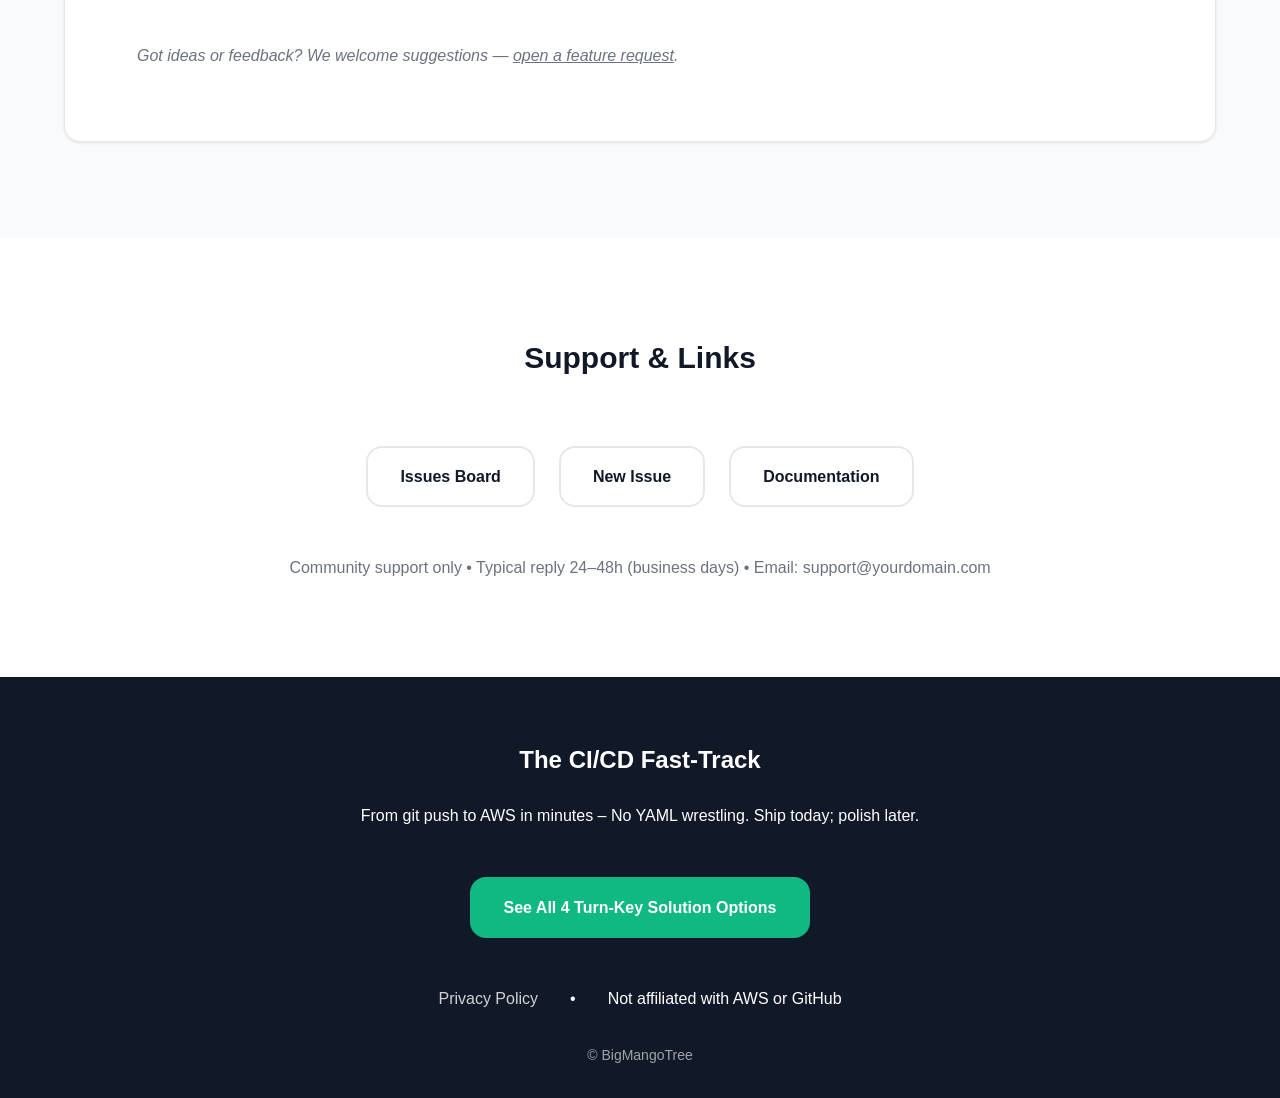
==== commit 36cede06: "update text" ====
--- a/index.html
+++ b/index.html
@@ -1,207 +1,209 @@
 <!doctype html>
 <html lang="en">
+
 <head>
   <meta charset="utf-8" />
   <title>The CI/CD Fast-Track • Turn-Key GitHub Actions for AWS</title>
   <meta name="viewport" content="width=device-width, initial-scale=1" />
   <meta name="description" content="From git push to AWS in minutes – No YAML wrestling. Ship today; polish later." />
+  <link rel="canonical" href="https://bigmangotree.github.io/index.html" />
   <link rel="stylesheet" href="styles/main.css" />
 </head>
 
-<!-- THEME CONTROLLER: Change this attribute to switch entire theme -->
-<body data-theme="blue-portfolio">
-
-  <!-- HEADER: Universal structure -->
-  <header class="app-header">
-    <div class="section-container">
-      <nav class="nav-wrapper">
-        <div class="brand-area">
-          <img src="images/bigmangotree-logo.png" alt="Logo" class="brand-logo">
-          <span class="brand-text">BigMangoTree</span>
-        </div>
+<body>
+  <!-- Header Navigation -->
+  <header class="header-main">
+    <div class="layout-container">
+      <nav class="nav-container">
+        <a href="#hero" class="nav-brand">
+          <img src="images/bigmangotree-logo.png" alt="BigMangoTree Logo" class="nav-brand__logo">
+          BigMangoTree
+        </a>
         <ul class="nav-menu">
-          <li><a href="#hero" class="nav-item">Why</a></li>
-          <li><a href="#features" class="nav-item">How</a></li>
-          <li><a href="#products" class="nav-item">Variants</a></li>
-          <li><a href="#comparison" class="nav-item">Compare</a></li>
-          <li><a href="#demo" class="nav-item">Demo</a></li>
-          <li><a href="#faq" class="nav-item">FAQ</a></li>
-          <li><a href="#about" class="nav-item">About</a></li>
-          <li><a href="#support" class="nav-item">Support</a></li>
+          <li><a href="#features" class="nav-link">Why</a></li>
+          <li><a href="#how-it-works" class="nav-link">How</a></li>
+          <li><a href="#products" class="nav-link">Variants</a></li>
+          <li><a href="#comparison" class="nav-link">Compare</a></li>
+          <li><a href="#demo" class="nav-link">Demo</a></li>
+          <li><a href="#faq" class="nav-link">FAQ</a></li>
+          <li><a href="#about" class="nav-link">Who we are</a></li>
+          <li><a href="#support" class="nav-link">Support</a></li>
         </ul>
       </nav>
     </div>
   </header>
 
-  <!-- HERO SECTION: Universal split layout -->
-  <section id="hero" class="app-section" data-section="hero" data-layout="split">
-    <div class="section-container">
-      <div class="content-grid">
-        <div class="content-area">
-          <div class="content-badge">BigMangoTree</div>
-          <h1 class="content-title">The CI/CD Fast-Track</h1>
-          <p class="content-subtitle">From git push to AWS in minutes – No YAML wrestling. Ship today; polish later.</p>
-          <div class="action-group">
-            <a href="#" class="action-btn action-btn--primary">Buy $20 Flask</a>
-            <a href="#products" class="action-btn action-btn--secondary">See all variants</a>
-          </div>
-          <p class="content-note">
-            Checksum included • Community support • 7-day refund
-            <span class="note-highlight" data-modal="#refund-modal">*</span>
+  <!-- Hero Section -->
+  <section id="hero" class="layout-section layout-section--hero">
+    <div class="hero-visual-container">
+      <div class="hero-content">
+        <span class="hero-badge">BigMangoTree</span>
+        <h1 class="hero-title">The CI/CD Fast-Track: Turn-Key GitHub Actions for AWS</h1>
+        <p class="hero-subtitle">From git push to AWS in minutes – No YAML wrestling. Ship today; polish later.</p>
+        <div class="hero-actions">
+          <a href="GUMROAD_20_FLASK" class="btn btn--primary">Buy $20 Flask</a>
+          <a href="#products" class="btn btn--secondary">See all variants</a>
+        </div>
+        <p class="text-center mt-lg" style="font-size: var(--font-size-sm); opacity: 0.8;">
+          Checksum included • Community support • 7-day refund (Quickstart + logs)
+          <sup style="cursor: pointer; color: #ff6b6b;" data-modal-open="#refund-modal">*</sup>
+        </p>
+      </div>
+      <div class="hero-visual-area">
+        <div class="hero-visual-accent"></div>
+        <div class="hero-visual-bg"></div>
+        <div class="hero-visual-main">
+          <span style="font-size: 4rem;">🚀</span>
+        </div>
+      </div>
+    </div>
+  </section>
+
+  <!-- Features Section -->
+  <section id="features" class="layout-section">
+    <div class="layout-container">
+      <div class="section-header">
+        <h2 class="section-title">Why Fast-Track?</h2>
+      </div>
+      <div class="feature-grid">
+        <div class="card">
+          <div class="card__icon">⚡</div>
+          <h3 class="card__title">Ship first, refine later</h3>
+          <p class="card__description">A working pipeline in minutes. Read the code and tune it when you're ready.</p>
+        </div>
+        <div class="card">
+          <div class="card__icon">🔧</div>
+          <h3 class="card__title">Practical defaults</h3>
+          <p class="card__description">EC2 + Nginx, pinned Terraform, reproducible GitHub Actions—no hidden magic.</p>
+        </div>
+        <div class="card">
+          <div class="card__icon">⏰</div>
+          <h3 class="card__title">Time well spent</h3>
+          <p class="card__description">Skip YAML/IAM rabbit holes. Focus on your app, not the plumbing.</p>
+        </div>
+        <div class="card">
+          <div class="card__icon">🔒</div>
+          <h3 class="card__title">Secure purchase</h3>
+          <p class="card__description">Buy via Gumroad, instant download, verified checksums for integrity.</p>
+        </div>
+        <div class="card">
+          <div class="card__icon">✅</div>
+          <h3 class="card__title">Clear expectations</h3>
+          <p class="card__description">
+            Community support. 7-day refund if Quickstart can't be completed (with logs).
+            <a data-modal-open="#refund-modal" style="cursor: pointer; text-decoration: underline;">Refund Policy</a>
           </p>
         </div>
-        <div class="visual-area">
-          <div class="visual-element visual-element--main">🚀</div>
-          <div class="visual-element visual-element--accent"></div>
-          <div class="visual-element visual-element--bg"></div>
-        </div>
-      </div>
-    </div>
-  </section>
-
-  <!-- FEATURES SECTION: Universal grid layout -->
-  <section id="features" class="app-section" data-section="features" data-layout="grid">
-    <div class="section-container">
-      <div class="section-header">
-        <h2 class="section-title">One Platform To Meet All Needs</h2>
-        <p class="section-description">Everything you need to deploy fast and iterate faster</p>
-      </div>
-      <div class="content-grid">
-        <div class="feature-card">
-          <div class="card-icon">⚡</div>
-          <h3 class="card-title">Ship first, refine later</h3>
-          <p class="card-description">A working pipeline in minutes. Read the code and tune it when you're ready.</p>
-        </div>
-        <div class="feature-card">
-          <div class="card-icon">🔧</div>
-          <h3 class="card-title">Practical defaults</h3>
-          <p class="card-description">EC2 + Nginx/Gunicorn, pinned Terraform, reproducible GitHub Actions—no hidden magic.</p>
-        </div>
-        <div class="feature-card">
-          <div class="card-icon">⏰</div>
-          <h3 class="card-title">Time well spent</h3>
-          <p class="card-description">Skip YAML/IAM rabbit holes. Focus on your app, not the plumbing.</p>
-        </div>
-        <div class="feature-card">
-          <div class="card-icon">🔒</div>
-          <h3 class="card-title">Secure purchase</h3>
-          <p class="card-description">Buy via Gumroad, instant download, verified checksums for integrity.</p>
-        </div>
-        <div class="feature-card">
-          <div class="card-icon">✅</div>
-          <h3 class="card-title">Clear expectations</h3>
-          <p class="card-description">Community support. 7-day refund if Quickstart can't be completed (with logs).</p>
-        </div>
-        <div class="feature-card">
-          <div class="card-icon">🛠️</div>
-          <h3 class="card-title">Mod-friendly</h3>
-          <p class="card-description">Plain Terraform + Actions. Change instance types, steps, AMIs—make it yours.</p>
-        </div>
-      </div>
-    </div>
-  </section>
-
-  <!-- HOW IT WORKS: Universal split layout -->
-  <section id="how-it-works" class="app-section" data-section="how-it-works" data-layout="split">
-    <div class="section-container">
-      <div class="content-grid">
-        <div class="content-area">
-          <h2 class="content-title">One Framework For Every Application</h2>
+        <div class="card">
+          <div class="card__icon">🛠️</div>
+          <h3 class="card__title">Mod-friendly</h3>
+          <p class="card__description">Plain Terraform + Actions. Change instance types, steps, AMIs—make it yours.</p>
+        </div>
+      </div>
+    </div>
+  </section>
+
+  <!-- How It Works Section -->
+  <section id="how-it-works" class="layout-section layout-section--alt">
+    <div class="layout-container">
+      <div class="layout-grid layout-grid--2col">
+        <div>
+          <h2 class="section-title text-left">How it works (3 steps)</h2>
+          <p class="section-subtitle text-left">Ship today; polish later. Get it live fast, then iterate—nothing in this
+            repo locks you in.</p>
           <div class="step-list">
-            <div class="step-item" data-step="1">
+            <div class="step-item">
               <div class="step-content">
-                <h3 class="step-title">Spin up EC2</h3>
-                <p class="step-description">Use the setup script to get your infrastructure ready with pre-configured security and networking.</p>
+                <h3>Spin up EC2</h3>
+                <p>with the setup script.</p>
               </div>
             </div>
-            <div class="step-item" data-step="2">
+            <div class="step-item">
               <div class="step-content">
-                <h3 class="step-title">Add GitHub secrets</h3>
-                <p class="step-description">Configure AWS keys and region in your repository settings with our guided setup process.</p>
+                <h3>Add GitHub secrets</h3>
+                <p>(AWS keys, region).</p>
               </div>
             </div>
-            <div class="step-item" data-step="3">
+            <div class="step-item">
               <div class="step-content">
-                <h3 class="step-title">Push to main</h3>
-                <p class="step-description">The pipeline builds and deploys to a public URL automatically with zero configuration.</p>
+                <h3>Push to main</h3>
+                <p>main — the pipeline builds and deploys to a public URL.</p>
               </div>
             </div>
           </div>
-          <div class="action-group">
-            <a href="#products" class="action-btn action-btn--outline">Explore Solutions</a>
-          </div>
-        </div>
-        <div class="visual-area">
-          <div class="visual-element visual-element--main">⚡</div>
-        </div>
-      </div>
-    </div>
-  </section>
-
-  <!-- PRODUCTS SECTION: Universal card layout -->
-  <section id="products" class="app-section" data-section="products" data-layout="cards">
-    <div class="section-container">
+          <div class="mt-xl">
+            <a href="#products" class="btn btn--outline">Explore Solutions</a>
+          </div>
+        </div>
+        <div class="hero-visual">⚡</div>
+      </div>
+    </div>
+  </section>
+
+  <!-- Products Section -->
+  <section id="products" class="layout-section">
+    <div class="layout-container">
       <div class="section-header">
-        <h2 class="section-title">Choose your deployment strategy</h2>
-        <p class="section-description">Pick the solution that fits your needs</p>
-      </div>
-      <div class="content-grid">
-        <div class="product-card" data-product="basic">
-          <div class="product-price">$20</div>
-          <div class="product-content">
-            <h3 class="product-title">HTML to AWS Lightsail</h3>
-            <ul class="product-features">
+        <h2 class="section-title">Choose your Fast-Track pipeline</h2>
+      </div>
+      <div class="layout-grid layout-grid--2col">
+        <div class="card card--product">
+          <div class="card__price">$20</div>
+          <div style="padding: var(--space-xl);">
+            <h3 class="card__title">$20 — The CI/CD Fast-Track: HTML to AWS Lightsail (GitHub Actions Edition)</h3>
+            <ul style="text-align: left; margin: var(--space-md) 0;">
               <li>Static site → Nginx on Lightsail/EC2</li>
               <li>Push-to-deploy workflow + Quickstart</li>
             </ul>
-            <a href="#" class="action-btn action-btn--primary">Buy $20 HTML</a>
-          </div>
-        </div>
-        <div class="product-card" data-product="basic">
-          <div class="product-price">$20</div>
-          <div class="product-content">
-            <h3 class="product-title">Python to AWS EC2</h3>
-            <ul class="product-features">
-              <li>Flask demo → EC2 with Gunicorn + Nginx</li>
+            <a href="GUMROAD_20_HTML" class="btn btn--primary">Buy $20 HTML</a>
+          </div>
+        </div>
+        <div class="card card--product">
+          <div class="card__price">$20</div>
+          <div style="padding: var(--space-xl);">
+            <h3 class="card__title">$20 — The CI/CD Fast-Track: Python to AWS EC2 (GitHub Actions Edition)</h3>
+            <ul style="text-align: left; margin: var(--space-md) 0;">
+              <li>Flask demo → EC2 with Nginx</li>
               <li>Push-to-deploy workflow + Quickstart</li>
             </ul>
-            <a href="#" class="action-btn action-btn--primary">Buy $20 Flask</a>
-          </div>
-        </div>
-        <div class="product-card" data-product="premium">
-          <div class="product-price">$50</div>
-          <div class="product-content">
-            <h3 class="product-title">HTML + Terraform to AWS EC2</h3>
-            <ul class="product-features">
+            <a href="GUMROAD_20_FLASK" class="btn btn--primary">Buy $20 Flask</a>
+          </div>
+        </div>
+        <div class="card card--product card--featured">
+          <div class="card__price">$50</div>
+          <div style="padding: var(--space-xl);">
+            <h3 class="card__title">$50 — The CI/CD Fast-Track: HTML + Terraform to AWS EC2 (GitHub Actions Edition)
+            </h3>
+            <ul style="text-align: left; margin: var(--space-md) 0;">
               <li>Multi-env Terraform (Dev auto; Staging/Prod manual)</li>
               <li>Destroy workflow + CI caching</li>
             </ul>
-            <a href="#" class="action-btn action-btn--primary">Buy $50 HTML</a>
-          </div>
-        </div>
-        <div class="product-card" data-product="premium">
-          <div class="product-price">$50</div>
-          <div class="product-content">
-            <h3 class="product-title">Terraform & Python to EC2</h3>
-            <ul class="product-features">
+            <a href="GUMROAD_50_HTML" class="btn btn--primary">Buy $50 HTML</a>
+          </div>
+        </div>
+        <div class="card card--product">
+          <div class="card__price">$50</div>
+          <div style="padding: var(--space-xl);">
+            <h3 class="card__title">$50 — The CI/CD Fast-Track: Terraform & Python to EC2 (GitHub Actions Edition)</h3>
+            <ul style="text-align: left; margin: var(--space-md) 0;">
               <li>Multi-env Terraform (Dev auto; Staging/Prod manual)</li>
               <li>Dockerized build + promotion scripts</li>
             </ul>
-            <a href="#" class="action-btn action-btn--primary">Buy $50 Flask</a>
-          </div>
-        </div>
-      </div>
-    </div>
-  </section>
-
-  <!-- COMPARISON SECTION: Universal table layout -->
-  <section id="comparison" class="app-section" data-section="comparison" data-layout="table">
-    <div class="section-container">
+            <a href="GUMROAD_50_FLASK" class="btn btn--primary">Buy $50 Flask</a>
+          </div>
+        </div>
+      </div>
+    </div>
+  </section>
+
+  <!-- Comparison Section -->
+  <section id="comparison" class="layout-section layout-section--alt">
+    <div class="layout-container">
       <div class="section-header">
         <h2 class="section-title">Turn-Key Options Compared</h2>
       </div>
-      <div class="table-wrapper">
-        <table class="comparison-table">
+      <div class="table-container">
+        <table class="table">
           <thead>
             <tr>
               <th>Feature</th>
@@ -214,17 +216,17 @@
           <tbody>
             <tr>
               <td><strong>Ideal for</strong></td>
-              <td>Quick static sites with CI/CD</td>
-              <td>Simple Flask apps and weekend projects</td>
-              <td>Teams wanting staged environments</td>
-              <td>Hackathon winners going to production</td>
+              <td>Best for launching a quick static site or portfolio with CI/CD in an afternoon.</td>
+              <td>Perfect for a simple Flask app or weekend project that needs easy push-to-deploy.</td>
+              <td>Great for teams wanting staged environments (Dev/Stage/Prod) for real projects or client work.</td>
+              <td>Best for hackathon winners who don’t want their Flask prototype to die on Monday.</td>
             </tr>
             <tr>
               <td>Quickstart CI/CD</td>
-              <td><span class="check-mark">✓</span></td>
-              <td><span class="check-mark">✓</span></td>
-              <td><span class="check-mark">✓</span></td>
-              <td><span class="check-mark">✓</span></td>
+              <td><span class="table-checkmark">✓</span></td>
+              <td><span class="table-checkmark">✓</span></td>
+              <td><span class="table-checkmark">✓</span></td>
+              <td><span class="table-checkmark">✓</span></td>
             </tr>
             <tr>
               <td>Deploy Target</td>
@@ -237,73 +239,379 @@
               <td>Manual Deploy</td>
               <td>-</td>
               <td>-</td>
-              <td><span class="check-mark">✓</span></td>
-              <td><span class="check-mark">✓</span></td>
+              <td><span class="table-checkmark">✓</span></td>
+              <td><span class="table-checkmark">✓</span></td>
+            </tr>
+            <tr>
+              <td>Docker Workflow</td>
+              <td>-</td>
+              <td>-</td>
+              <td><span class="table-checkmark">✓</span></td>
+              <td><span class="table-checkmark">✓</span></td>
+            </tr>
+            <tr>
+              <td>Mock Test Script</td>
+              <td><span class="table-checkmark">✓</span></td>
+              <td><span class="table-checkmark">✓</span></td>
+              <td><span class="table-checkmark">✓</span></td>
+              <td><span class="table-checkmark">✓</span></td>
+            </tr>
+            <tr>
+              <td>Terraform Guardrails</td>
+              <td>-</td>
+              <td>-</td>
+              <td><span class="table-checkmark">✓</span></td>
+              <td><span class="table-checkmark">✓</span></td>
             </tr>
           </tbody>
         </table>
       </div>
-    </div>
-  </section>
-
-  <!-- FAQ SECTION: Universal accordion layout -->
-  <section id="faq" class="app-section" data-section="faq" data-layout="accordion">
-    <div class="section-container">
+      <p class="text-center mt-lg text-secondary">
+        Need simple deploys? Pick $20. Need multi-env repeatability and speed? Pick $50.
+      </p>
+    </div>
+  </section>
+
+  <!-- Demo Section -->
+  <section id="demo" class="layout-section">
+    <div class="layout-container">
       <div class="section-header">
-        <h2 class="section-title">Frequently Asked Questions</h2>
-      </div>
-      <div class="faq-wrapper">
+        <h2 class="section-title">Watch it ship (2 minutes)</h2>
+      </div>
+      <div
+        style="position: relative; padding-top: 56.25%; border-radius: var(--border-radius); overflow: hidden; box-shadow: var(--shadow-lg);">
+        <iframe src="https://www.youtube.com/embed/VIDEO_ID" title="BigMangoTree CI/CD Fast-Track Demo"
+          style="position: absolute; top: 0; left: 0; width: 100%; height: 100%; border: 0;" allowfullscreen>
+        </iframe>
+      </div>
+      <p class="text-center mt-md text-secondary">
+        Uncut run: push → Actions → live URL
+      </p>
+    </div>
+  </section>
+
+  <!-- FAQ Section -->
+  <section id="faq" class="layout-section layout-section--alt">
+    <div class="layout-container">
+      <div class="section-header">
+        <h2 class="section-title">FAQ</h2>
+      </div>
+      <div class="faq-container">
         <details class="faq-item">
           <summary class="faq-question">What's the difference between $20 and $50?</summary>
           <div class="faq-answer">
-            <p>$20 = single-env push-to-deploy (HTML or Flask). $50 = multi-env (Dev auto + manual Staging/Prod), Terraform guardrails, destroy workflow, caching.</p>
-          </div>
-        </details>
+            <p>$20 = single-env push-to-deploy (HTML or Flask). $50 = multi-env (Dev auto + manual Staging/Prod),
+              Terraform guardrails, destroy workflow, caching. Flask Pro adds Docker build + promotion scripts.</p>
+          </div>
+        </details>
+
         <details class="faq-item">
           <summary class="faq-question">Can I upgrade from $20 to $50 later?</summary>
           <div class="faq-answer">
-            <p>Yes. Replace the $20 workflows with the $50 set and follow the Quickstart. Your infra state can stay; you mainly swap CI steps.</p>
-          </div>
-        </details>
+            <p>Yes. Replace the $20 workflows with the $50 set and follow the Quickstart. Your infra state can stay; you
+              mainly swap CI steps (test on a new branch first).</p>
+          </div>
+        </details>
+
+        <details class="faq-item">
+          <summary class="faq-question">What are the prerequisites?</summary>
+          <div class="faq-answer">
+            <p>
+              Each product has slightly different prerequisites.
+              <mark>TODO: Update this section with exact versions and AWS services once final.</mark>
+            </p>
+            <table>
+              <tr>
+                <th>Prerequisite</th>
+                <th>$20 HTML</th>
+                <th>$20 Flask</th>
+                <th>$50 HTML</th>
+                <th>$50 Flask</th>
+              </tr>
+              <tr>
+                <td>AWS Account + IAM Credentials</td>
+                <td>✅</td>
+                <td>✅</td>
+                <td>✅</td>
+                <td>✅</td>
+              </tr>
+              <tr>
+                <td>GitHub Repo (Actions enabled)</td>
+                <td>✅</td>
+                <td>✅</td>
+                <td>✅</td>
+                <td>✅</td>
+              </tr>
+              <tr>
+                <td>Terraform Installed</td>
+                <td>❌</td>
+                <td>❌</td>
+                <td>✅ (pinned version)</td>
+                <td>✅ (pinned version)</td>
+              </tr>
+              <tr>
+                <td>Python 3.10+ (local optional)</td>
+                <td>N/A</td>
+                <td>✅</td>
+                <td>N/A</td>
+                <td>✅</td>
+              </tr>
+              <tr>
+                <td>Docker (for builds)</td>
+                <td>❌</td>
+                <td>❌</td>
+                <td>❌</td>
+                <td>✅</td>
+              </tr>
+            </table>
+          </div>
+        </details>
+
         <details class="faq-item">
           <summary class="faq-question">Can I customize it?</summary>
           <div class="faq-answer">
-            <p>Absolutely. You're licensed to modify for your own projects: edit variables, add steps, swap AMIs, or extend the pipeline.</p>
-          </div>
-        </details>
-      </div>
-    </div>
-  </section>
-
-  <!-- FOOTER: Universal structure -->
-  <footer class="app-footer">
-    <div class="section-container">
+            <p>Absolutely. You're licensed to modify for your own projects: edit variables (region, instance type), add
+              steps (linters/tests), swap AMIs, or extend the pipeline.</p>
+          </div>
+        </details>
+
+        <details class="faq-item">
+          <summary class="faq-question">What's the support model?</summary>
+          <div class="faq-answer">
+            <p>Community support only. If AWS/GitHub changes break a script, open a GitHub Issue with logs—we'll patch.
+              No 1:1 consulting or SLAs included.</p>
+          </div>
+        </details>
+
+        <details class="faq-item">
+          <summary class="faq-question">Refunds?</summary>
+          <div class="faq-answer">
+            <p>
+              We want you to succeed. If you can't complete the Quickstart within 7 days and share relevant
+              logs/errors, you qualify for a refund.
+              <a href="#" data-modal-open="#refund-modal">Read full Refund Policy →</a>
+            </p>
+          </div>
+        </details>
+
+        <details class="faq-item">
+          <summary class="faq-question">How do I verify my download is authentic?</summary>
+          <div class="faq-answer">
+            <p>
+              Each ZIP includes <code>checksums.txt</code> (SHA-256). Compare against your file:
+            <ul>
+              <li><b>macOS/Linux:</b> <code>shasum -a 256 file.zip</code></li>
+              <li><b>Windows (PowerShell):</b> <code>Get-FileHash file.zip -Algorithm SHA256</code></li>
+            </ul>
+            </p>
+          </div>
+        </details>
+
+        <details class="faq-item">
+          <summary class="faq-question">What does the license allow?</summary>
+          <div class="faq-answer">
+            <p>You can use and modify internally for your projects/teams. Redistribution/resale is not permitted. See
+              LICENSE.md for full terms.</p>
+          </div>
+        </details>
+
+        <div class="modal">
+          Want the full list? 👉
+          <a href="https://github.com/BigMangoTree/faq.md" target="_blank" rel="noopener">
+            View all FAQs on GitHub
+          </a>
+        </div>
+      </div>
+    </div>
+  </section>
+
+  <!-- WHO WE ARE -->
+  <section id="about" class="layout-section layout-section--alt">
+    <div class="layout-container">
+      <div class="layout-grid layout-grid--2col" style="align-items: center; gap: var(--space-xxl);">
+        <div>
+          <div class="card" style="padding: var(--space-xl); text-align: left;">
+            <h3 style="color: var(--color-primary); margin-bottom: var(--space-md); font-size: 1.5rem;">
+              Who we are
+            </h3>
+
+            <p style="font-size: 1.1rem; line-height: 1.6; margin-bottom: var(--space-lg);">
+              We're <strong>BigMangoTree</strong> indie builders who love turning infrastructure headaches into clean,
+              repeatable pipelines. We ship pragmatic tools that save time now and stay hackable later.
+            </p>
+
+            <div class="feature-grid"
+              style="grid-template-columns: 1fr; gap: var(--space-md); margin-bottom: var(--space-lg);">
+              <div style="display: flex; align-items: center; gap: var(--space-sm);">
+                <span style="color: var(--color-primary); font-size: 1.2rem;">🎯</span>
+                <span>Focused on AWS + GitHub Actions for launch</span>
+              </div>
+              <div style="display: flex; align-items: center; gap: var(--space-sm);">
+                <span style="color: var(--color-primary); font-size: 1.2rem;">🚀</span>
+                <span>Expanding to Azure, GCP, GitLab/Jenkins variants</span>
+              </div>
+              <div style="display: flex; align-items: center; gap: var(--space-sm);">
+                <span style="color: var(--color-primary); font-size: 1.2rem;">🤝</span>
+                <span>Transparent docs, verified downloads, community support</span>
+              </div>
+            </div>
+
+            <div
+              style="background: var(--color-bg-secondary); padding: var(--space-md); border-radius: var(--border-radius); border-left: 4px solid var(--color-primary);">
+              <p style="margin: 0; font-style: italic; color: var(--text-secondary);">
+                Got ideas or feedback? We welcome suggestions —
+                <a href="https://github.com/YOUR_REPO/feature-requests" target="_blank" rel="noopener"
+                  style="color: var(--color-primary); text-decoration: underline;">open a feature request</a>.
+              </p>
+            </div>
+          </div>
+        </div>
+      </div>
+    </div>
+  </section>
+
+  <!-- Support Section -->
+  <section id="support" class="layout-section">
+    <div class="layout-container">
+      <div class="section-header">
+        <h2 class="section-title">Support & Links</h2>
+      </div>
+      <div
+        style="display: flex; justify-content: center; gap: var(--space-md); flex-wrap: wrap; margin-bottom: var(--space-xl);">
+        <a href="https://github.com/your-org/your-repo/issues" class="btn btn--outline">Issues Board</a>
+        <a href="https://github.com/your-org/your-repo/issues/new/choose" class="btn btn--outline">New Issue</a>
+        <a href="https://github.com/your-org/your-repo" class="btn btn--outline">Documentation</a>
+      </div>
+      <p class="text-center text-secondary">
+        Community support only • Typical reply 24–48h (business days) • Email: support@yourdomain.com
+      </p>
+    </div>
+  </section>
+
+  <!-- Footer -->
+  <footer class="footer-main">
+    <div class="layout-container">
       <div class="footer-content">
         <h3 class="footer-title">The CI/CD Fast-Track</h3>
-        <p class="footer-description">From git push to AWS in minutes – No YAML wrestling. Ship today; polish later.</p>
-        <a href="#products" class="action-btn action-btn--primary">See All Solutions</a>
-      </div>
+        <p class="mb-xl">From git push to AWS in minutes – No YAML wrestling. Ship today; polish later.</p>
+        <a href="#products" class="btn btn--primary">See All 4 Turn-Key Solution Options</a>
+      </div>
+
       <div class="footer-links">
-        <a href="#" class="footer-link">Privacy Policy</a>
+        <a href="#" data-modal-open="#privacy-modal" class="footer-link">Privacy Policy</a>
         <span>•</span>
         <span>Not affiliated with AWS or GitHub</span>
       </div>
-      <p class="footer-copyright">© BigMangoTree</p>
+
+      <p style="opacity: 0.6; font-size: var(--font-size-sm); margin-top: var(--space-md);">
+        © BigMangoTree
+      </p>
     </div>
   </footer>
 
-  <!-- MODALS: Universal structure -->
-  <div id="refund-modal" class="modal-overlay" aria-hidden="true">
+  <!-- Scroll to Top Button -->
+  <button id="scrollTopBtn" class="scroll-top" title="Go to top">↑</button>
+
+  <!-- Privacy Policy Modal -->
+  <div id="privacy-modal" class="modal-overlay" aria-hidden="true" role="dialog">
     <div class="modal-dialog">
-      <button class="modal-close" data-modal-close>✕</button>
+      <button class="modal-close" data-modal-close aria-label="Close">✕</button>
+      <h3>Privacy Policy</h3>
+      <div style="color: var(--text-secondary); font-size: var(--font-size-sm); margin-bottom: var(--space-md);">
+        Effective: 20 Aug 2025</div>
+      <div>
+        <p>
+          This site (<b>bigmangotree.github.io</b>)is a static website
+          with no backend or user accounts. We don't collect personal details such as
+          names, emails, or payment information here.
+        </p>
+        <p>
+          We use <b>Google Analytics</b> to measure general traffic patterns
+          (for example: page views, referral sources, device/browser type).
+          This helps us understand how the site is used and improve it over time.
+        </p>
+        <p>
+          Data collected through Google Analytics is processed by Google and may include your IP address.
+          We don’t sell or share this data with anyone else. You can learn more in <a>Google’s Privacy Policy</a> or
+          opt out via the <a>Google Analytics Opt-Out</a> tool.
+        </p>
+        <p>
+          By using this site, you agree to this limited use of analytics.
+        </p>
+        <p>
+          <strong>Payments & downloads.</strong> Purchases and file delivery are handled by Gumroad.
+          Any information you provide at checkout is processed under Gumroad’s terms and
+          privacy policy. We do not receive your full payment details.
+        </p>
+        <p>
+          <strong>Support</strong> If you open a ticket on GitHub Issues,
+          your post (including any logs you share) is public on GitHub.
+          If you email us, we only use your message to reply and provide support;
+          we do not sell, rent, or share it with third parties.
+        </p>
+        <p>
+          <strong>No resale of data.</strong>
+          We do not sell or broker any personal information—ever.
+        </p>
+        <p>
+          <strong>Future changes.</strong>
+          If we add optional analytics or additional features later,
+          we’ll update this policy and note the change date.
+        </p>
+        <p>Questions? Contact: <a href="mailto:support@yourdomain.com">support@yourdomain.com</a></p>
+      </div>
+    </div>
+  </div>
+
+  <!-- Refund Policy Modal -->
+  <div id="refund-modal" class="modal-overlay" aria-hidden="true" role="dialog">
+    <div class="modal-dialog">
+      <button class="modal-close" data-modal-close aria-label="Close">✕</button>
       <h3>Refund Policy</h3>
-      <div class="modal-content">
-        <p><strong>Window:</strong> 7 calendar days from purchase</p>
-        <p><strong>Eligibility:</strong> Unable to complete documented Quickstart with provided logs</p>
+      <div style="color: var(--text-secondary); font-size: var(--font-size-sm); margin-bottom: var(--space-md);">
+        Effective for all CI/CD Fast-Track products sold via Gumroad
+      </div>
+      <div>
+        <p><strong>Window:</strong> Refunds are available within <b>7 calendar days</b> from purchase (based on the
+          Gumroad receipt timestamp).</p>
+        <p><strong>Eligibility.</strong> Refunds apply only if you are <em>unable to complete the documented
+            Quickstart</em> after following the steps as written and using supported platforms/versions.</p>
+
+        <p><strong>What to include.</strong> To request a refund, provide:
+        <ul>
+          <li>Gumroad <strong>order ID</strong> and purchaser email</li>
+          <li><strong>SKU/variant</strong> (e.g., $20 HTML / $50 Flask)</li>
+          <li><strong>Environment details</strong>: AWS region, Terraform version, GitHub runner OS</li>
+          <li>Link to the <strong>failing GitHub Actions run</strong> and relevant <strong>logs/screenshots</strong> (no
+            secrets)</li>
+          <li><strong>Checksum verification</strong> confirming your ZIP matches <code>checksums.txt</code></li>
+        </ul>
+        </p>
+
+        <p><strong>Exclusions (not refundable).</strong>
+        <ul>
+          <li>Incorrect or missing AWS credentials/permissions, region quotas, or local/network restrictions</li>
+          <li>Deviations from the Quickstart (modified workflows/infra beyond documented variables)</li>
+          <li>Third-party outages or changes outside our control</li>
+          <li>Buyer’s remorse, cost concerns, or incompatibility with unsupported stacks</li>
+        </ul>
+        </p>
+
+        <p><strong>Process.</strong> Open a GitHub Issue or email support with the above details. We’ll respond within
+          <strong>24–48 business hours</strong> to help diagnose. If we confirm a product defect preventing Quickstart
+          completion, we will issue a full refund via Gumroad; otherwise we’ll provide guidance to resolve the issue.
+          Final eligibility is determined at our discretion.</p>
+
+        <p><strong>After a refund.</strong> Your license is revoked for the refunded SKU; please delete all copies. One
+          refund per customer per SKU.</p>
+
+        <p class="muted" style="font-size:12px">Note: Gumroad processes the refund to your original payment method once
+          we approve it.</p>
       </div>
     </div>
   </div>
 
   <script src="scripts/main.js"></script>
 </body>
+
 </html>
--- a/styles/main.css
+++ b/styles/main.css
@@ -1,865 +1,575 @@
 /* ============================================
-   BLUE PROFESSIONAL PORTFOLIO THEME
+   CSS VARIABLE SYSTEM - Complete Foundation
    ============================================ */
-
-/* BLUE PORTFOLIO THEME - Based on your reference */
-[data-theme="blue-portfolio"] {
-  --theme-primary: #4A90E2;
-  --theme-secondary: #357ABD;
-  --theme-accent: #5DADE2;
-  --theme-blue-dark: #2E5984;
-  --theme-blue-light: #85C1E9;
-  --theme-bg-1: #ffffff;
-  --theme-bg-2: #f8fbff;
-  --theme-bg-3: #e8f4fd;
-  --theme-text-1: #2c3e50;
-  --theme-text-2: #5a6c7d;
-  --theme-text-3: #7f8c8d;
-  --theme-white: #ffffff;
-  
-  /* Blue Gradients */
-  --theme-gradient-hero: linear-gradient(135deg, #4A90E2 0%, #357ABD 50%, #2E5984 100%);
-  --theme-gradient-section: linear-gradient(135deg, #f8fbff 0%, #e8f4fd 100%);
-  --theme-gradient-card: linear-gradient(135deg, #ffffff 0%, #f8fbff 100%);
-  --theme-gradient-overlay: linear-gradient(135deg, rgba(74, 144, 226, 0.9), rgba(53, 122, 189, 0.9));
-  
-  /* Modern Shadows */
-  --theme-shadow: 0 8px 25px rgba(74, 144, 226, 0.15);
-  --theme-shadow-lg: 0 15px 35px rgba(74, 144, 226, 0.2);
-  --theme-shadow-card: 0 5px 15px rgba(74, 144, 226, 0.1);
-  
-  /* Glass Effects */
-  --theme-glass: rgba(255, 255, 255, 0.95);
-  --theme-glass-blue: rgba(74, 144, 226, 0.1);
-  --theme-border: rgba(74, 144, 226, 0.2);
-  --theme-blur: blur(10px);
-}
-
-/* Apply blue theme as default */
 :root {
-  --theme-primary: #4A90E2;
-  --theme-secondary: #357ABD;
-  --theme-accent: #5DADE2;
-  --theme-blue-dark: #2E5984;
-  --theme-blue-light: #85C1E9;
-  --theme-bg-1: #ffffff;
-  --theme-bg-2: #f8fbff;
-  --theme-bg-3: #e8f4fd;
-  --theme-text-1: #2c3e50;
-  --theme-text-2: #5a6c7d;
-  --theme-text-3: #7f8c8d;
-  --theme-white: #ffffff;
-  --theme-gradient-hero: linear-gradient(135deg, #4A90E2 0%, #357ABD 50%, #2E5984 100%);
-  --theme-gradient-section: linear-gradient(135deg, #f8fbff 0%, #e8f4fd 100%);
-  --theme-gradient-card: linear-gradient(135deg, #ffffff 0%, #f8fbff 100%);
-  --theme-gradient-overlay: linear-gradient(135deg, rgba(74, 144, 226, 0.9), rgba(53, 122, 189, 0.9));
-  --theme-shadow: 0 8px 25px rgba(74, 144, 226, 0.15);
-  --theme-shadow-lg: 0 15px 35px rgba(74, 144, 226, 0.2);
-  --theme-shadow-card: 0 5px 15px rgba(74, 144, 226, 0.1);
-  --theme-glass: rgba(255, 255, 255, 0.95);
-  --theme-glass-blue: rgba(74, 144, 226, 0.1);
-  --theme-border: rgba(74, 144, 226, 0.2);
-  --theme-blur: blur(10px);
-}
-
-/* ============================================
-   TYPOGRAPHY & BASE STYLES
-   ============================================ */
-
-@import url('https://fonts.googleapis.com/css2?family=Poppins:wght@300;400;500;600;700;800&display=swap');
-
+  /* Brand Colors */
+  --brand-primary: #10B981;
+  --brand-secondary: #059669;
+  --brand-accent: #34D399;
+  --brand-ninja: #1F2937;
+  
+  /* Backgrounds */
+  --bg-primary: #ffffff;
+  --bg-secondary: #f9fafb;
+  --bg-alt: #f8fafc;
+  --gradient-hero: linear-gradient(135deg, #f0fdf4 0%, #ecfdf5 50%, #d1fae5 100%);
+  
+  /* Text Colors */
+  --text-primary: #111827;
+  --text-secondary: #6b7280;
+  --text-inverse: #ffffff;
+  --text-nav: #FDBE02;
+  
+  /* Spacing */
+  --space-xs: 0.5rem;
+  --space-sm: 1rem;
+  --space-md: 1.5rem;
+  --space-lg: 2rem;
+  --space-xl: 3rem;
+  --space-2xl: 4rem;
+  --space-section: 6rem;
+  --container-width: 1200px;
+  
+  /* Typography */
+  --font-size-sm: 0.875rem;
+  --font-size-base: 1rem;
+  --font-size-lg: 1.125rem;
+  --font-size-xl: 1.25rem;
+  --font-size-2xl: 1.5rem;
+  --font-size-3xl: 1.875rem;
+  --font-size-hero: 3.5rem;
+  
+  /* Effects */
+  --border-radius: 16px;
+  --shadow-sm: 0 1px 3px rgba(0, 0, 0, 0.1);
+  --shadow-md: 0 4px 12px rgba(0, 0, 0, 0.1);
+  --shadow-lg: 0 20px 40px rgba(0, 0, 0, 0.1);
+  --border-color: #e5e7eb;
+}
+
+/* Reset */
 * {
   margin: 0;
   padding: 0;
   box-sizing: border-box;
 }
 
-/* ============================================
-   LAYOUT SYSTEM
-   ============================================ */
-
-.section-container {
-  max-width: 1200px;
+body {
+  font-family: -apple-system, BlinkMacSystemFont, 'Segoe UI', Roboto, sans-serif;
+  line-height: 1.6;
+  color: var(--text-primary);
+  background: var(--bg-primary);
+  padding-top: 80px; /* Account for fixed header */
+}
+
+/* Layout */
+.layout-container {
+  max-width: var(--container-width);
   margin: 0 auto;
-  padding: 0 2rem;
-}
-
-.app-section {
-  padding: 5rem 0;
+  padding: 0 var(--space-md);
+}
+
+.layout-section {
+  padding: var(--space-section) 0;
+}
+
+.layout-section--alt {
+  background: var(--bg-alt);
+}
+
+.layout-section--hero {
+  background: var(--gradient-hero);
+  min-height: 100vh;
+  display: flex;
+  align-items: center;
   position: relative;
-}
-
-/* Alternating section backgrounds */
-.app-section:nth-child(even) {
-  background: var(--theme-gradient-section);
-}
-
-/* Special sections */
-[data-section="stats"] {
-  background: var(--theme-gradient-hero);
-  color: var(--theme-white);
-}
-
-[data-section="services"] {
-  background: var(--theme-bg-1);
-}
-
-/* Layout Patterns */
-[data-layout="split"] .content-grid {
+  padding-top: 0;
+}
+
+.layout-grid {
   display: grid;
-  grid-template-columns: 1fr 1fr;
-  gap: 4rem;
-  align-items: center;
-}
-
-[data-layout="grid"] .content-grid {
-  display: grid;
+  gap: var(--space-2xl);
+}
+
+.layout-grid--2col {
+  grid-template-columns: repeat(auto-fit, minmax(500px, 1fr));
+  align-items: center;
+}
+
+.layout-grid--3col {
   grid-template-columns: repeat(auto-fit, minmax(300px, 1fr));
-  gap: 2rem;
-}
-
-[data-layout="cards"] .content-grid {
-  display: grid;
-  grid-template-columns: repeat(auto-fit, minmax(280px, 1fr));
-  gap: 2rem;
-}
-
-[data-layout="services"] .content-grid {
-  display: grid;
-  grid-template-columns: repeat(auto-fit, minmax(250px, 1fr));
-  gap: 1.5rem;
-  max-width: 900px;
-  margin: 0 auto;
-}
-
-[data-layout="stats"] .content-grid {
-  display: grid;
-  grid-template-columns: repeat(auto-fit, minmax(200px, 1fr));
-  gap: 2rem;
-}
-
-[data-layout="portfolio"] .content-grid {
-  display: grid;
-  grid-template-columns: repeat(auto-fit, minmax(300px, 1fr));
-  gap: 1.5rem;
-}
-
-/* ============================================
-   HEADER & NAVIGATION
-   ============================================ */
-
-.app-header.scrolled {
-  position: fixed;
-  background: var(--theme-glass);
-  backdrop-filter: var(--theme-blur);
-  border-bottom: 1px solid var(--theme-border);
-  padding: 1rem 0;
-}
-
-.app-header.scrolled .brand-area {
-  color: var(--theme-primary);
-}
-
-.app-header.scrolled .nav-item {
-  color: var(--theme-text-1);
-}
-
-/* ============================================
-   HERO SECTION - WORKSPACE MOCKUP
-   ============================================ */
-
-/* Fix hero section brightness */
-[data-section="hero"] {
-  background: linear-gradient(135deg, #4A90E2 0%, #357ABD 100%);
-  color: #2c3e50; /* Darker text as you requested */
-}
-
-/* Workspace scene background */
-[data-section="hero"]::before {
-  content: '';
-  position: absolute;
-  top: 0;
-  left: 0;
-  right: 0;
-  bottom: 0;
-  background: url('data:image/svg+xml,<svg xmlns="http://www.w3.org/2000/svg" viewBox="0 0 100 100"><defs><pattern id="dots" width="20" height="20" patternUnits="userSpaceOnUse"><circle cx="10" cy="10" r="1.5" fill="rgba(255,255,255,0.1)"/></pattern></defs><rect width="100" height="100" fill="url(%23dots)"/></svg>');
-  opacity: 0.3;
-}
-
-.hero-content {
-  z-index: 2;
-  position: relative;
-  max-width: 600px;
-}
-
-.content-badge {
-  display: inline-block;
-  background: rgba(255, 255, 255, 0.2);
-  color: var(--theme-white);
-  padding: 0.5rem 1rem;
-  border-radius: 50px;
-  font-size: 0.875rem;
-  font-weight: 600;
-  margin-bottom: 1.5rem;
-  backdrop-filter: blur(10px);
-  border: 1px solid rgba(255, 255, 255, 0.3);
-}
-
-.content-title {
-  font-size: clamp(2.5rem, 5vw, 4rem);
-  font-weight: 700;
-  line-height: 1.2;
-  margin-bottom: 1.5rem;
-  letter-spacing: -0.02em;
-}
-
-.content-subtitle {
-  font-size: 1.125rem;
-  opacity: 0.9;
-  margin-bottom: 2rem;
-  line-height: 1.6;
-}
-
-/* ============================================
-   WORKSPACE MOCKUP VISUAL
-   ============================================ */
-
-/* Fix visual area positioning */
-.visual-area {
-  display: flex;
-  align-items: center;
-  justify-content: center;
-  min-height: 400px;
-}
-
-.workspace-scene {
-  position: relative;
-  width: 100%;
-  height: 100%;
-  perspective: 1000px;
-}
-
-/* iMac Computer */
-.imac-computer {
-  position: absolute;
-  top: 20%;
-  left: 50%;
-  transform: translateX(-50%) rotateY(-10deg);
-  width: 300px;
-  height: 200px;
-}
-
-.imac-screen {
-  width: 100%;
-  height: 170px;
-  background: linear-gradient(145deg, #2c3e50, #34495e);
-  border-radius: 12px;
-  position: relative;
-  box-shadow: var(--theme-shadow-lg);
-}
-
-.imac-screen::before {
-  content: '';
-  position: absolute;
-  top: 8px;
-  left: 8px;
-  right: 8px;
-  bottom: 8px;
-  background: var(--theme-bg-1);
-  border-radius: 8px;
-  border: 2px solid #1a252f;
-}
-
-.imac-content {
-  position: absolute;
-  top: 15px;
-  left: 15px;
-  right: 15px;
-  bottom: 15px;
-  background: linear-gradient(135deg, var(--theme-bg-1), var(--theme-bg-2));
-  border-radius: 6px;
-  padding: 8px;
-  overflow: hidden;
-}
-
-.screen-header {
-  height: 15px;
-  background: var(--theme-primary);
-  border-radius: 3px;
-  margin-bottom: 5px;
-  position: relative;
-}
-
-.screen-header::after {
-  content: 'Game Development';
-  position: absolute;
-  top: 50%;
-  left: 50%;
-  transform: translate(-50%, -50%);
-  color: white;
-  font-size: 8px;
-  font-weight: 600;
-}
-
-.screen-content {
-  height: 80px;
-  background: rgba(74, 144, 226, 0.1);
-  border-radius: 4px;
-  margin-bottom: 5px;
-  position: relative;
-}
-
-.screen-button {
-  position: absolute;
-  bottom: 8px;
-  left: 50%;
-  transform: translateX(-50%);
-  background: var(--theme-white);
-  color: var(--theme-primary);
-  padding: 2px 8px;
-  border-radius: 10px;
-  font-size: 6px;
-  font-weight: 600;
-}
-
-.screen-button::after {
-  content: 'GET STARTED';
-}
-
-.imac-stand {
-  position: absolute;
-  bottom: -30px;
-  left: 50%;
-  transform: translateX(-50%);
-  width: 80px;
-  height: 30px;
-  background: linear-gradient(145deg, #bdc3c7, #95a5a6);
-  border-radius: 0 0 40px 40px;
-}
-
-/* Desk plants */
-.desk-plant {
-  position: absolute;
-  width: 40px;
-  height: 60px;
-  background: linear-gradient(to top, #8b4513 80%, #228b22 80%);
-  border-radius: 0 0 20px 20px;
-}
-
-.desk-plant:nth-child(2) {
-  top: 60%;
-  left: 10%;
-  transform: rotate(-5deg);
-}
-
-.desk-plant:nth-child(3) {
-  top: 50%;
-  right: 15%;
-  transform: rotate(8deg) scale(0.8);
-}
-
-.desk-plant::before {
-  content: '';
-  position: absolute;
-  top: -10px;
-  left: 50%;
-  transform: translateX(-50%);
-  width: 30px;
-  height: 25px;
-  background: #228b22;
-  border-radius: 50% 50% 50% 50% / 60% 60% 40% 40%;
-}
-
-/* Books stack */
-.book-stack {
-  position: absolute;
-  bottom: 20%;
-  left: 20%;
-  width: 30px;
-  height: 40px;
-}
-
-.book {
-  width: 100%;
-  height: 8px;
-  margin-bottom: 2px;
-  border-radius: 2px;
-}
-
-.book:nth-child(1) { background: #e74c3c; }
-.book:nth-child(2) { background: #3498db; }
-.book:nth-child(3) { background: #f39c12; }
-.book:nth-child(4) { background: #2ecc71; }
-
-/* ============================================
-   MODERN BUTTONS
-   ============================================ */
-
-.action-btn {
-  display: inline-flex;
-  align-items: center;
-  justify-content: center;
-  gap: 0.5rem;
-  padding: 1rem 2rem;
-  border-radius: 8px;
-  text-decoration: none;
-  font-weight: 600;
-  font-size: 0.875rem;
-  border: 2px solid transparent;
-  cursor: pointer;
-  transition: all 0.3s ease;
-  text-transform: uppercase;
-  letter-spacing: 0.5px;
-}
-
-/* Fix button contrast */
-
-.action-btn--secondary {
-  background: rgba(255, 255, 255, 0.1);
-  color: var(--theme-white);
-  border-color: rgba(255, 255, 255, 0.3);
-  backdrop-filter: blur(10px);
-}
-
-.action-btn--secondary:hover {
-  background: var(--theme-white);
-  color: var(--theme-primary);
-  transform: translateY(-2px);
-}
-
-.action-btn--outline {
-  background: transparent;
-  color: var(--theme-primary);
-  border-color: var(--theme-primary);
-}
-
-.action-btn--outline:hover {
-  background: var(--theme-primary);
-  color: var(--theme-white);
-  transform: translateY(-2px);
-  box-shadow: var(--theme-shadow);
-}
-
-.action-group {
-  display: flex;
-  gap: 1rem;
-  margin-bottom: 2rem;
-}
-
-/* ============================================
-   SECTION STYLING
-   ============================================ */
-
-.section-header {
-  text-align: center;
-  margin-bottom: 3rem;
-}
-
-.section-title {
-  font-size: clamp(1.875rem, 4vw, 2.5rem);
-  font-weight: 700;
-  margin-bottom: 1rem;
-  color: var(--theme-text-1);
-  letter-spacing: -0.01em;
-}
-
-[data-section="stats"] .section-title {
-  color: var(--theme-white);
-}
-
-.section-description {
-  font-size: 1rem;
-  color: var(--theme-text-2);
-  max-width: 600px;
-  margin: 0 auto;
-  line-height: 1.6;
-}
-
-[data-section="stats"] .section-description {
-  color: rgba(255, 255, 255, 0.9);
-}
-
-/* ============================================
-   CARD COMPONENTS
-   ============================================ */
-
-/* Story/Mission/Vision Cards */
-.story-card {
-  background: var(--theme-gradient-hero);
-  color: var(--theme-white);
-  border-radius: 12px;
-  padding: 2rem;
-  text-align: center;
-  box-shadow: var(--theme-shadow);
-  transition: all 0.3s ease;
-  min-height: 250px;
-  display: flex;
-  flex-direction: column;
-  justify-content: center;
-}
-
-.story-card:hover {
-  transform: translateY(-4px);
-  box-shadow: var(--theme-shadow-lg);
-}
-
-.story-icon {
-  width: 60px;
-  height: 60px;
-  background: rgba(255, 255, 255, 0.2);
-  border-radius: 50%;
-  display: flex;
-  align-items: center;
-  justify-content: center;
-  margin: 0 auto 1.5rem;
-  font-size: 1.5rem;
-  backdrop-filter: blur(10px);
-}
-
-.story-title {
-  font-size: 1.5rem;
-  font-weight: 600;
-  margin-bottom: 1rem;
-}
-
-.story-description {
-  opacity: 0.9;
-  line-height: 1.6;
-}
-
-/* Service Cards */
-.service-card {
-  background: var(--theme-white);
-  border: 1px solid var(--theme-border);
-  border-radius: 12px;
-  padding: 1.5rem;
-  text-align: center;
-  box-shadow: var(--theme-shadow-card);
-  transition: all 0.3s ease;
-  min-height: 150px;
-  display: flex;
-  flex-direction: column;
-  align-items: center;
-  justify-content: center;
-}
-
-.service-card:hover {
-  transform: translateY(-2px);
-  box-shadow: var(--theme-shadow);
-  border-color: var(--theme-primary);
-}
-
-.service-icon {
-  width: 50px;
-  height: 50px;
-  background: var(--theme-glass-blue);
-  border: 2px solid var(--theme-primary);
-  border-radius: 50%;
-  display: flex;
-  align-items: center;
-  justify-content: center;
-  margin-bottom: 1rem;
-  font-size: 1.2rem;
-  color: var(--theme-primary);
-}
-
-.service-title {
-  font-size: 0.875rem;
-  font-weight: 600;
-  color: var(--theme-text-1);
-  text-transform: uppercase;
-  letter-spacing: 0.5px;
-}
-
-/* Stats Cards */
-.stat-card {
-  text-align: center;
-  color: var(--theme-white);
-}
-
-.stat-icon {
-  width: 60px;
-  height: 60px;
-  background: rgba(255, 255, 255, 0.2);
-  border-radius: 50%;
-  display: flex;
-  align-items: center;
-  justify-content: center;
-  margin: 0 auto 1rem;
-  font-size: 1.5rem;
-  backdrop-filter: blur(10px);
-}
-
-.stat-number {
-  font-size: 2.5rem;
-  font-weight: 700;
-  margin-bottom: 0.5rem;
-}
-
-.stat-label {
-  font-size: 0.875rem;
-  opacity: 0.9;
-  text-transform: uppercase;
-  letter-spacing: 0.5px;
-}
-
-/* Portfolio Cards */
-.portfolio-card {
-  background: var(--theme-white);
-  border-radius: 12px;
-  overflow: hidden;
-  box-shadow: var(--theme-shadow-card);
-  transition: all 0.3s ease;
-}
-
-.portfolio-card:hover {
-  transform: translateY(-4px);
-  box-shadow: var(--theme-shadow);
-}
-
-.portfolio-image {
-  width: 100%;
-  height: 200px;
-  background: linear-gradient(135deg, var(--theme-primary), var(--theme-secondary));
-  position: relative;
-  overflow: hidden;
-}
-
-.portfolio-image::before {
-  content: '';
-  position: absolute;
-  top: 50%;
-  left: 50%;
-  transform: translate(-50%, -50%);
-  width: 60px;
-  height: 60px;
-  background: rgba(255, 255, 255, 0.2);
-  border-radius: 8px;
-  backdrop-filter: blur(10px);
-}
-
-.portfolio-content {
-  padding: 1.5rem;
-}
-
-.portfolio-title {
-  font-size: 1.125rem;
-  font-weight: 600;
-  margin-bottom: 0.5rem;
-  color: var(--theme-text-1);
-}
-
-.portfolio-category {
-  font-size: 0.875rem;
-  color: var(--theme-text-2);
-}
-
-/* ============================================
-   RESPONSIVE DESIGN
-   ============================================ */
-
-@media (max-width: 1024px) {
-  [data-layout="split"] .content-grid {
-    grid-template-columns: 1fr;
-    gap: 2rem;
-    text-align: center;
-  }
-  
-  .visual-area {
-    order: -1;
-    max-width: 400px;
-    margin: 0 auto;
-  }
-  
-  [data-layout="stats"] .content-grid {
-    grid-template-columns: repeat(auto-fit, minmax(150px, 1fr));
-  }
-}
-
-/* ============================================
-   FOOTER STYLING
-   ============================================ */
-
-.app-footer {
-  background: var(--theme-gradient-hero);
-  color: var(--theme-white);
-  padding: 3rem 0 1rem;
-  text-align: center;
-}
-
-/* Fix card contrast */
-.feature-card {
-  background: #ffffff;
-  border: 1px solid #e1e8ed;
-  box-shadow: 0 2px 8px rgba(74, 144, 226, 0.1);
-}
-
-.footer-content {
-  margin-bottom: 2rem;
-}
-
-.footer-title {
-  font-size: 1.5rem;
-  font-weight: 600;
-  margin-bottom: 1rem;
-}
-
-.footer-description {
-  margin-bottom: 2rem;
-  opacity: 0.9;
-}
-
-.footer-links {
-  display: flex;
-  justify-content: center;
-  gap: 2rem;
-  margin-bottom: 2rem;
-  flex-wrap: wrap;
-}
-
-.footer-link {
-  color: var(--theme-white);
-  text-decoration: none;
-  opacity: 0.8;
-  transition: opacity 0.3s ease;
-}
-
-.footer-link:hover {
-  opacity: 1;
-}
-
-.footer-copyright {
-  opacity: 0.6;
-  font-size: 0.875rem;
-}
-
-/* Fix body padding for fixed header */
-body {
-  padding-top: 80px;
-  background: #ffffff;
-  font-family: 'Inter', -apple-system, BlinkMacSystemFont, 'Segoe UI', Roboto, sans-serif;
-}
-
-/* Fix header styling */
-.app-header {
+}
+
+/* Header */
+.header-main {
   position: fixed;
   top: 0;
   width: 100%;
   background: rgba(255, 255, 255, 0.95);
   backdrop-filter: blur(10px);
-  border-bottom: 1px solid #e1e8ed;
+  border-bottom: 1px solid var(--border-color);
   z-index: 1000;
-  padding: 1rem 0;
-}
-
-.nav-wrapper {
+  padding: var(--space-sm) 0;
+}
+
+.nav-container {
   display: flex;
   justify-content: space-between;
   align-items: center;
-  max-width: 1200px;
-  margin: 0 auto;
-  padding: 0 2rem;
-}
-
-.brand-area {
-  display: flex;
-  align-items: center;
-  gap: 0.75rem;
-  color: #2c3e50;
+}
+
+.nav-brand {
+  display: flex;
+  align-items: center;
+  gap: var(--space-xs);
   text-decoration: none;
+  font-size: var(--font-size-xl);
   font-weight: 700;
-  font-size: 1.25rem;
+  color: var(--text-nav);
+}
+
+.nav-brand__logo {
+  height: 40px;
+  width: auto;
 }
 
 .nav-menu {
   display: flex;
   list-style: none;
-  gap: 2rem;
-  align-items: center;
-  margin: 0;
-  padding: 0;
-}
-
-.nav-item {
-  color: #5a6c7d;
+  gap: var(--space-lg);
+  align-items: center;
+}
+
+.nav-link {
+  color: var(--text-nav);
   text-decoration: none;
   font-weight: 500;
-  transition: color 0.3s ease;
-}
-
-.nav-item:hover {
-  color: #4A90E2;
-}
-
-/* Fix product cards layout */
-[data-section="products"] .content-grid {
+  transition: opacity 0.2s ease;
+}
+
+.nav-link:hover {
+  opacity: 0.8;
+}
+
+/* Hero Section */
+.hero-visual-container {
   display: grid;
-  grid-template-columns: repeat(auto-fit, minmax(280px, 1fr));
-  gap: 2rem;
-  max-width: 1200px;
+  grid-template-columns: 1fr 1fr;
+  align-items: center;
+  gap: var(--space-2xl);
+  width: 100%;
+  max-width: var(--container-width);
   margin: 0 auto;
-}
-
-.product-card {
-  background: #ffffff;
-  border: 1px solid #e1e8ed;
+  padding: 0 var(--space-md);
+}
+
+.hero-content {
+  z-index: 3;
+  position: relative;
+}
+
+.hero-badge {
+  display: inline-block;
+  background: rgba(255, 255, 255, 0.9);
+  color: var(--brand-primary);
+  padding: var(--space-xs) var(--space-md);
+  border-radius: 50px;
+  font-size: var(--font-size-sm);
+  font-weight: 600;
+  margin-bottom: var(--space-lg);
+  border: 1px solid var(--border-color);
+}
+
+.hero-title {
+  font-size: var(--font-size-hero);
+  font-weight: 800;
+  line-height: 1.1;
+  color: var(--text-primary);
+  margin-bottom: var(--space-lg);
+}
+
+.hero-subtitle {
+  font-size: var(--font-size-xl);
+  color: var(--text-secondary);
+  line-height: 1.6;
+  margin-bottom: var(--space-2xl);
+  max-width: 500px;
+}
+
+.hero-actions {
+  display: flex;
+  gap: var(--space-md);
+  margin-bottom: var(--space-xl);
+}
+
+/* Hero Visual */
+.hero-visual-area {
+  position: relative;
+  width: 400px;
+  height: 400px;
+  justify-self: end;
+}
+
+.hero-visual-accent {
+  position: absolute;
+  bottom: 20px;
+  left: -50px;
+  width: 200px;
+  height: 200px;
+  background: var(--brand-accent);
+  border-radius: 50%;
+  opacity: 0.3;
+  z-index: 1;
+}
+
+.hero-visual-bg {
+  position: absolute;
+  top: 0;
+  right: 0;
+  width: 320px;
+  height: 320px;
+  background: var(--brand-ninja);
+  border-radius: var(--border-radius);
+  transform: rotate(15deg);
+  z-index: 2;
+}
+
+.hero-visual-main {
+  position: absolute;
+  top: 50px;
+  right: 30px;
+  width: 280px;
+  height: 280px;
+  background: rgba(255, 255, 255, 0.95);
+  border: 2px solid var(--border-color);
+  border-radius: var(--border-radius);
+  backdrop-filter: blur(15px);
+  display: flex;
+  align-items: center;
+  justify-content: center;
+  z-index: 3;
+  transform: rotate(-8deg);
+  box-shadow: var(--shadow-lg);
+}
+
+.hero-visual {
+  width: 300px;
+  height: 300px;
+  background: var(--brand-primary);
+  border-radius: var(--border-radius);
+  display: flex;
+  align-items: center;
+  justify-content: center;
+  font-size: 4rem;
+  color: var(--text-inverse);
+  justify-self: center;
+}
+
+/* Buttons */
+.btn {
+  display: inline-flex;
+  align-items: center;
+  justify-content: center;
+  padding: var(--space-sm) var(--space-lg);
+  border-radius: var(--border-radius);
+  text-decoration: none;
+  font-weight: 600;
+  font-size: var(--font-size-base);
+  border: 2px solid transparent;
+  cursor: pointer;
+  transition: all 0.2s ease;
+}
+
+.btn--primary {
+  background: var(--brand-primary);
+  color: var(--text-inverse);
+  border-color: var(--brand-primary);
+}
+
+.btn--primary:hover {
+  background: var(--brand-secondary);
+  border-color: var(--brand-secondary);
+  transform: translateY(-2px);
+}
+
+.btn--secondary {
+  background: transparent;
+  color: var(--brand-primary);
+  border-color: var(--brand-primary);
+}
+
+.btn--secondary:hover {
+  background: var(--brand-primary);
+  color: var(--text-inverse);
+}
+
+.btn--outline {
+  background: transparent;
+  color: var(--text-primary);
+  border-color: var(--border-color);
+}
+
+.btn--outline:hover {
+  background: var(--brand-primary);
+  color: var(--text-inverse);
+  border-color: var(--brand-primary);
+}
+
+/* Sections */
+.section-header {
+  text-align: center;
+  margin-bottom: var(--space-2xl);
+}
+
+.section-title {
+  font-size: var(--font-size-3xl);
+  font-weight: 700;
+  margin-bottom: var(--space-md);
+  color: var(--text-primary);
+}
+
+.section-subtitle {
+  font-size: var(--font-size-lg);
+  color: var(--text-secondary);
+  max-width: 600px;
+  margin: 0 auto;
+}
+
+/* Cards */
+.feature-grid {
+  display: grid;
+  grid-template-columns: repeat(auto-fit, minmax(300px, 1fr));
+  gap: var(--space-lg);
+}
+
+.card {
+  background: var(--bg-primary);
+  border: 1px solid var(--border-color);
+  border-radius: var(--border-radius);
+  padding: var(--space-xl);
+  box-shadow: var(--shadow-sm);
+  transition: all 0.3s ease;
+}
+
+.card:hover {
+  transform: translateY(-4px);
+  box-shadow: var(--shadow-lg);
+}
+
+.card__icon {
+  width: 60px;
+  height: 60px;
+  background: var(--brand-primary);
   border-radius: 12px;
+  display: flex;
+  align-items: center;
+  justify-content: center;
+  margin-bottom: var(--space-md);
+  font-size: var(--font-size-xl);
+  color: var(--text-inverse);
+}
+
+.card__title {
+  font-size: var(--font-size-xl);
+  font-weight: 600;
+  margin-bottom: var(--space-sm);
+  color: var(--text-primary);
+}
+
+.card__description {
+  color: var(--text-secondary);
+  line-height: 1.6;
+}
+
+.card--product {
+  text-align: center;
   overflow: hidden;
-  box-shadow: 0 4px 12px rgba(74, 144, 226, 0.1);
-  transition: all 0.3s ease;
-}
-
-.product-card:hover {
-  transform: translateY(-4px);
-  box-shadow: 0 8px 25px rgba(74, 144, 226, 0.15);
-  border-color: #4A90E2;
-}
-
-.product-price {
-  background: linear-gradient(135deg, #4A90E2, #357ABD);
-  color: white;
-  padding: 1.5rem 0;
-  font-size: 2rem;
+}
+
+.card--featured {
+  border-color: var(--brand-primary);
+  transform: scale(1.02);
+}
+
+.card__price {
+  background: var(--brand-primary);
+  color: var(--text-inverse);
+  padding: var(--space-lg) 0;
+  font-size: var(--font-size-2xl);
   font-weight: 700;
+  margin: calc(var(--space-xl) * -1) calc(var(--space-xl) * -1) var(--space-lg);
+}
+
+/* Steps */
+.step-list {
+  counter-reset: step-counter;
+}
+
+.step-item {
+  counter-increment: step-counter;
+  display: flex;
+  align-items: flex-start;
+  gap: var(--space-lg);
+  margin-bottom: var(--space-xl);
+}
+
+.step-item::before {
+  content: counter(step-counter);
+  width: 50px;
+  height: 50px;
+  background: var(--brand-primary);
+  color: var(--text-inverse);
+  border-radius: 50%;
+  display: flex;
+  align-items: center;
+  justify-content: center;
+  font-weight: 700;
+  font-size: var(--font-size-lg);
+  flex-shrink: 0;
+}
+
+.step-content h3 {
+  font-size: var(--font-size-xl);
+  margin-bottom: var(--space-xs);
+  color: var(--text-primary);
+}
+
+.step-content p {
+  color: var(--text-secondary);
+}
+
+/* Table */
+.table-container {
+  background: var(--bg-primary);
+  border-radius: var(--border-radius);
+  overflow: hidden;
+  box-shadow: var(--shadow-sm);
+  border: 1px solid var(--border-color);
+}
+
+.table {
+  width: 100%;
+  border-collapse: collapse;
+}
+
+.table th {
+  background: var(--bg-secondary);
+  padding: var(--space-md);
+  text-align: left;
+  font-weight: 600;
+  color: var(--text-primary);
+  border-bottom: 1px solid var(--border-color);
+}
+
+.table td {
+  padding: var(--space-md);
+  border-bottom: 1px solid var(--border-color);
+  color: var(--text-secondary);
+}
+
+.table tr:last-child td {
+  border-bottom: none;
+}
+
+.table-checkmark {
+  color: var(--brand-primary);
+  font-weight: 600;
+}
+
+/* FAQ */
+.faq-container {
+  max-width: 800px;
+  margin: 0 auto;
+}
+
+.faq-item {
+  background: var(--bg-primary);
+  border: 1px solid var(--border-color);
+  border-radius: var(--border-radius);
+  margin-bottom: var(--space-md);
+  overflow: hidden;
+}
+
+.faq-question {
+  padding: var(--space-lg);
+  cursor: pointer;
+  font-weight: 600;
+  background: var(--bg-secondary);
+  color: var(--text-primary);
+  border-bottom: 1px solid var(--border-color);
+  transition: background-color 0.2s ease;
+}
+
+.faq-question:hover {
+  background: var(--brand-primary);
+  color: var(--text-inverse);
+}
+
+.faq-answer {
+  padding: var(--space-lg);
+  color: var(--text-secondary);
+}
+
+/* Footer */
+.footer-main {
+  background: var(--text-primary);
+  color: var(--text-inverse);
+  padding: var(--space-2xl) 0 var(--space-lg);
   text-align: center;
 }
 
-.product-content {
-  padding: 2rem;
-  text-align: center;
-}
-
-.product-title {
-  font-size: 1.125rem;
-  font-weight: 600;
-  margin-bottom: 1rem;
-  color: #2c3e50;
-  line-height: 1.4;
-}
-
-.product-features {
-  list-style: none;
-  margin: 1.5rem 0;
-  padding: 0;
-  text-align: left;
-}
-
-.product-features li {
-  padding: 0.5rem 0;
-  color: #5a6c7d;
-  position: relative;
-  padding-left: 1.5rem;
-}
-
-.product-features li::before {
-  content: '•';
-  color: #4A90E2;
-  font-weight: bold;
-  position: absolute;
-  left: 0;
-}
-
-/* Fix modal styling */
+.footer-content {
+  margin-bottom: var(--space-xl);
+}
+
+.footer-title {
+  font-size: var(--font-size-2xl);
+  margin-bottom: var(--space-md);
+}
+
+.footer-links {
+  display: flex;
+  justify-content: center;
+  gap: var(--space-lg);
+  margin-bottom: var(--space-lg);
+  flex-wrap: wrap;
+}
+
+.footer-link {
+  color: var(--text-inverse);
+  text-decoration: none;
+  opacity: 0.8;
+  transition: opacity 0.2s ease;
+}
+
+.footer-link:hover {
+  opacity: 1;
+}
+
+/* Scroll Top */
+.scroll-top {
+  display: none;
+  position: fixed;
+  bottom: var(--space-lg);
+  right: var(--space-lg);
+  width: 50px;
+  height: 50px;
+  background: var(--brand-primary);
+  color: var(--text-inverse);
+  border: none;
+  border-radius: 50%;
+  cursor: pointer;
+  font-size: var(--font-size-lg);
+  box-shadow: var(--shadow-lg);
+  transition: all 0.2s ease;
+  z-index: 999;
+}
+
+.scroll-top:hover {
+  transform: scale(1.1);
+}
+
+/* Modals */
 .modal-overlay {
   position: fixed;
   inset: 0;
@@ -868,7 +578,7 @@
   align-items: center;
   justify-content: center;
   z-index: 2000;
-  padding: 2rem;
+  padding: var(--space-md);
 }
 
 .modal-overlay[aria-hidden="false"] {
@@ -876,12 +586,12 @@
 }
 
 .modal-dialog {
-  background: #ffffff;
-  border-radius: 12px;
+  background: var(--bg-primary);
+  border-radius: var(--border-radius);
   max-width: 600px;
   width: 100%;
-  box-shadow: 0 20px 40px rgba(0, 0, 0, 0.3);
-  padding: 2rem;
+  box-shadow: var(--shadow-lg);
+  padding: var(--space-xl);
   position: relative;
   max-height: 90vh;
   overflow-y: auto;
@@ -889,72 +599,57 @@
 
 .modal-close {
   position: absolute;
-  top: 1rem;
-  right: 1rem;
-  background: #f8f9fa;
-  border: 1px solid #e1e8ed;
-  border-radius: 6px;
+  top: var(--space-md);
+  right: var(--space-md);
+  background: var(--bg-secondary);
+  border: 1px solid var(--border-color);
+  border-radius: 50%;
   width: 32px;
   height: 32px;
   cursor: pointer;
   display: flex;
   align-items: center;
   justify-content: center;
-  font-size: 1.2rem;
-  color: #5a6c7d;
-  transition: all 0.3s ease;
-}
-
-.modal-close:hover {
-  background: #e9ecef;
-  color: #2c3e50;
-}
-
-.modal-dialog h3 {
-  color: #2c3e50;
-  font-size: 1.5rem;
-  margin-bottom: 1rem;
-  font-weight: 700;
-}
-
-.modal-dialog p {
-  color: #5a6c7d;
-  line-height: 1.6;
-  margin-bottom: 1rem;
-}
-
-/* Fix button styling */
-.action-btn--primary {
-  background: #4A90E2;
-  color: white;
-  border: none;
-  padding: 0.75rem 1.5rem;
-  border-radius: 8px;
-  font-weight: 600;
-  text-decoration: none;
-  display: inline-block;
-  transition: all 0.3s ease;
-}
-
-.action-btn--primary:hover {
-  background: #357ABD;
-  transform: translateY(-1px);
-  box-shadow: 0 4px 12px rgba(74, 144, 226, 0.3);
-}
-
-/* Responsive fixes */
+}
+
+/* Utilities */
+.text-center { text-align: center; }
+.text-left { text-align: left; }
+.text-secondary { color: var(--text-secondary); }
+.mt-lg { margin-top: var(--space-lg); }
+.mt-xl { margin-top: var(--space-xl); }
+.mb-xl { margin-bottom: var(--space-xl); }
+
+/* Responsive */
 @media (max-width: 768px) {
+  :root {
+    --font-size-hero: 2.5rem;
+    --space-section: 4rem;
+  }
+  
   .nav-menu {
     display: none;
   }
   
-  [data-section="products"] .content-grid {
+  .hero-visual-container {
     grid-template-columns: 1fr;
-    gap: 1.5rem;
+    text-align: center;
   }
   
-  .modal-dialog {
-    margin: 1rem;
-    padding: 1.5rem;
+  .hero-visual-area {
+    justify-self: center;
+    order: -1;
   }
+  
+  .layout-grid--2col {
+    grid-template-columns: 1fr;
+  }
+}
+
+.modal-dialog p {
+  margin: 10px 0 12px;
+}
+
+.modal-dialog ul {
+  margin: 6px 0 12px 18px;
 }
